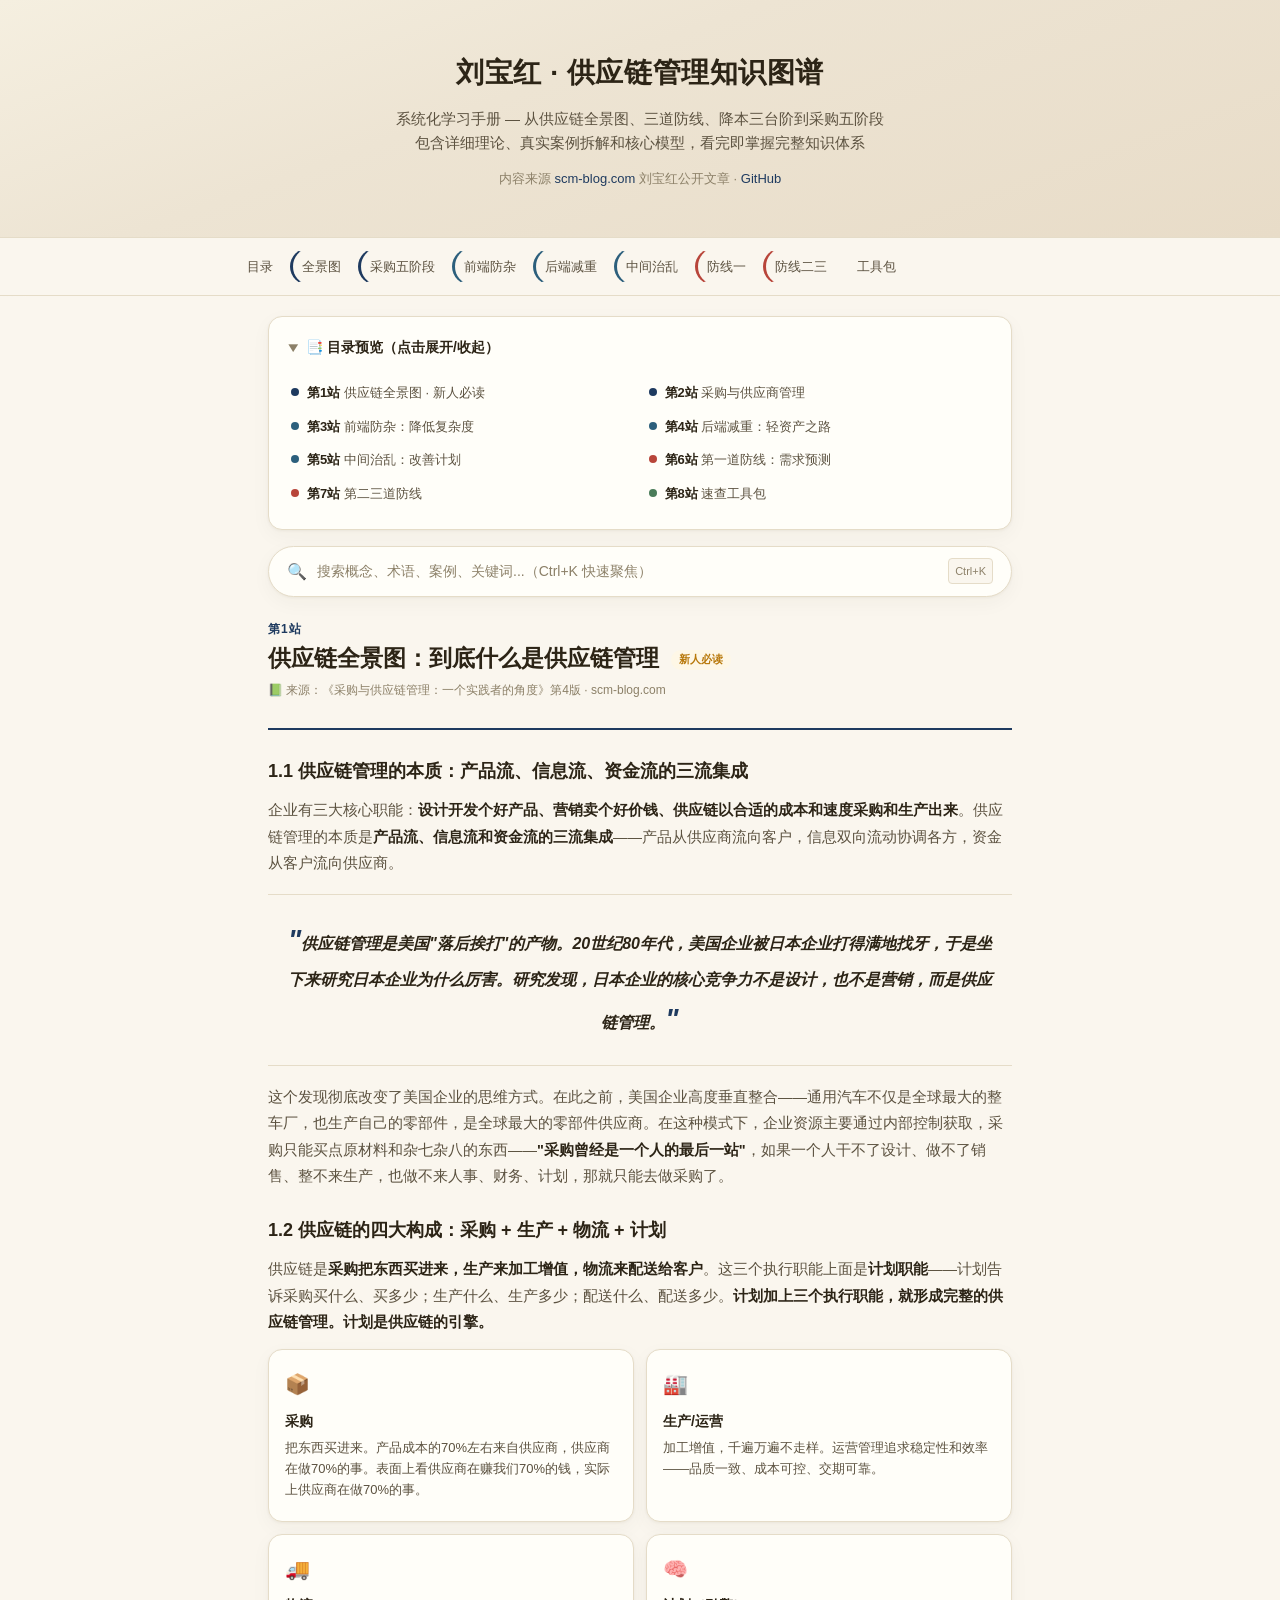
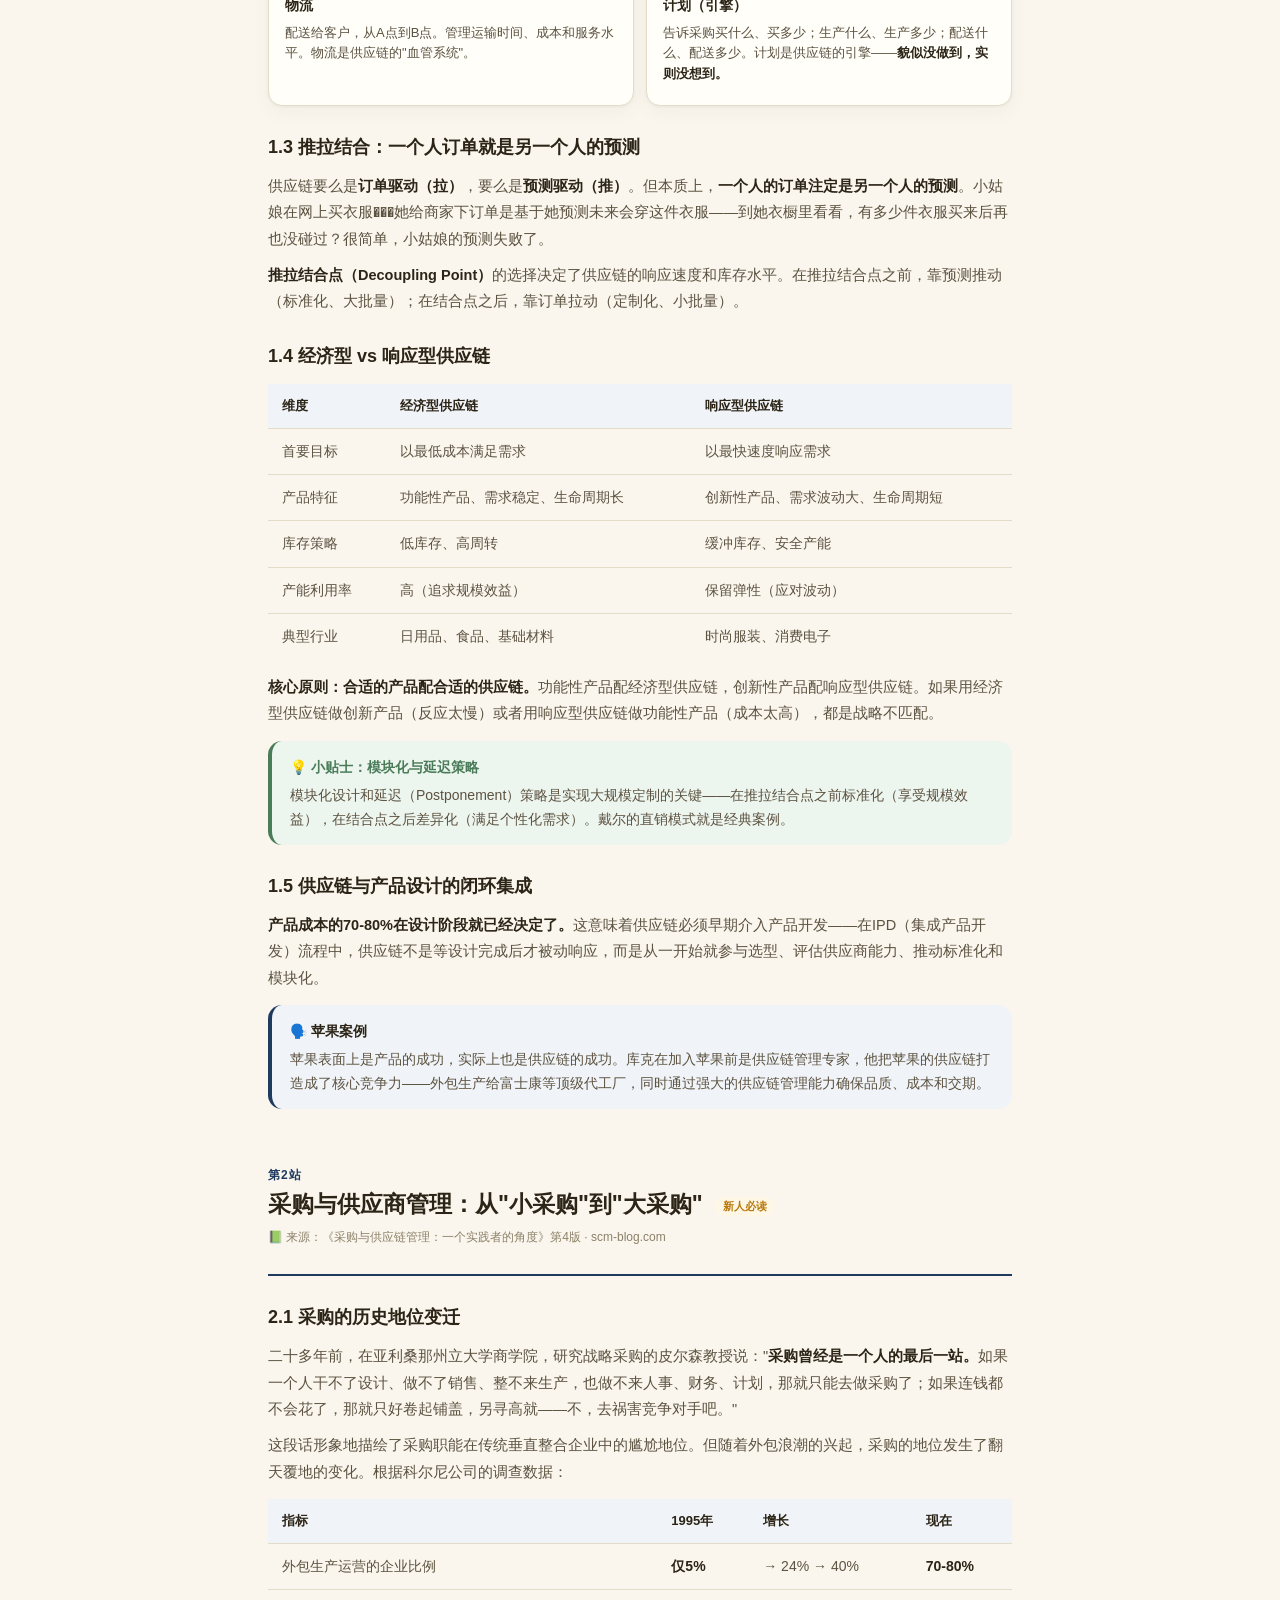
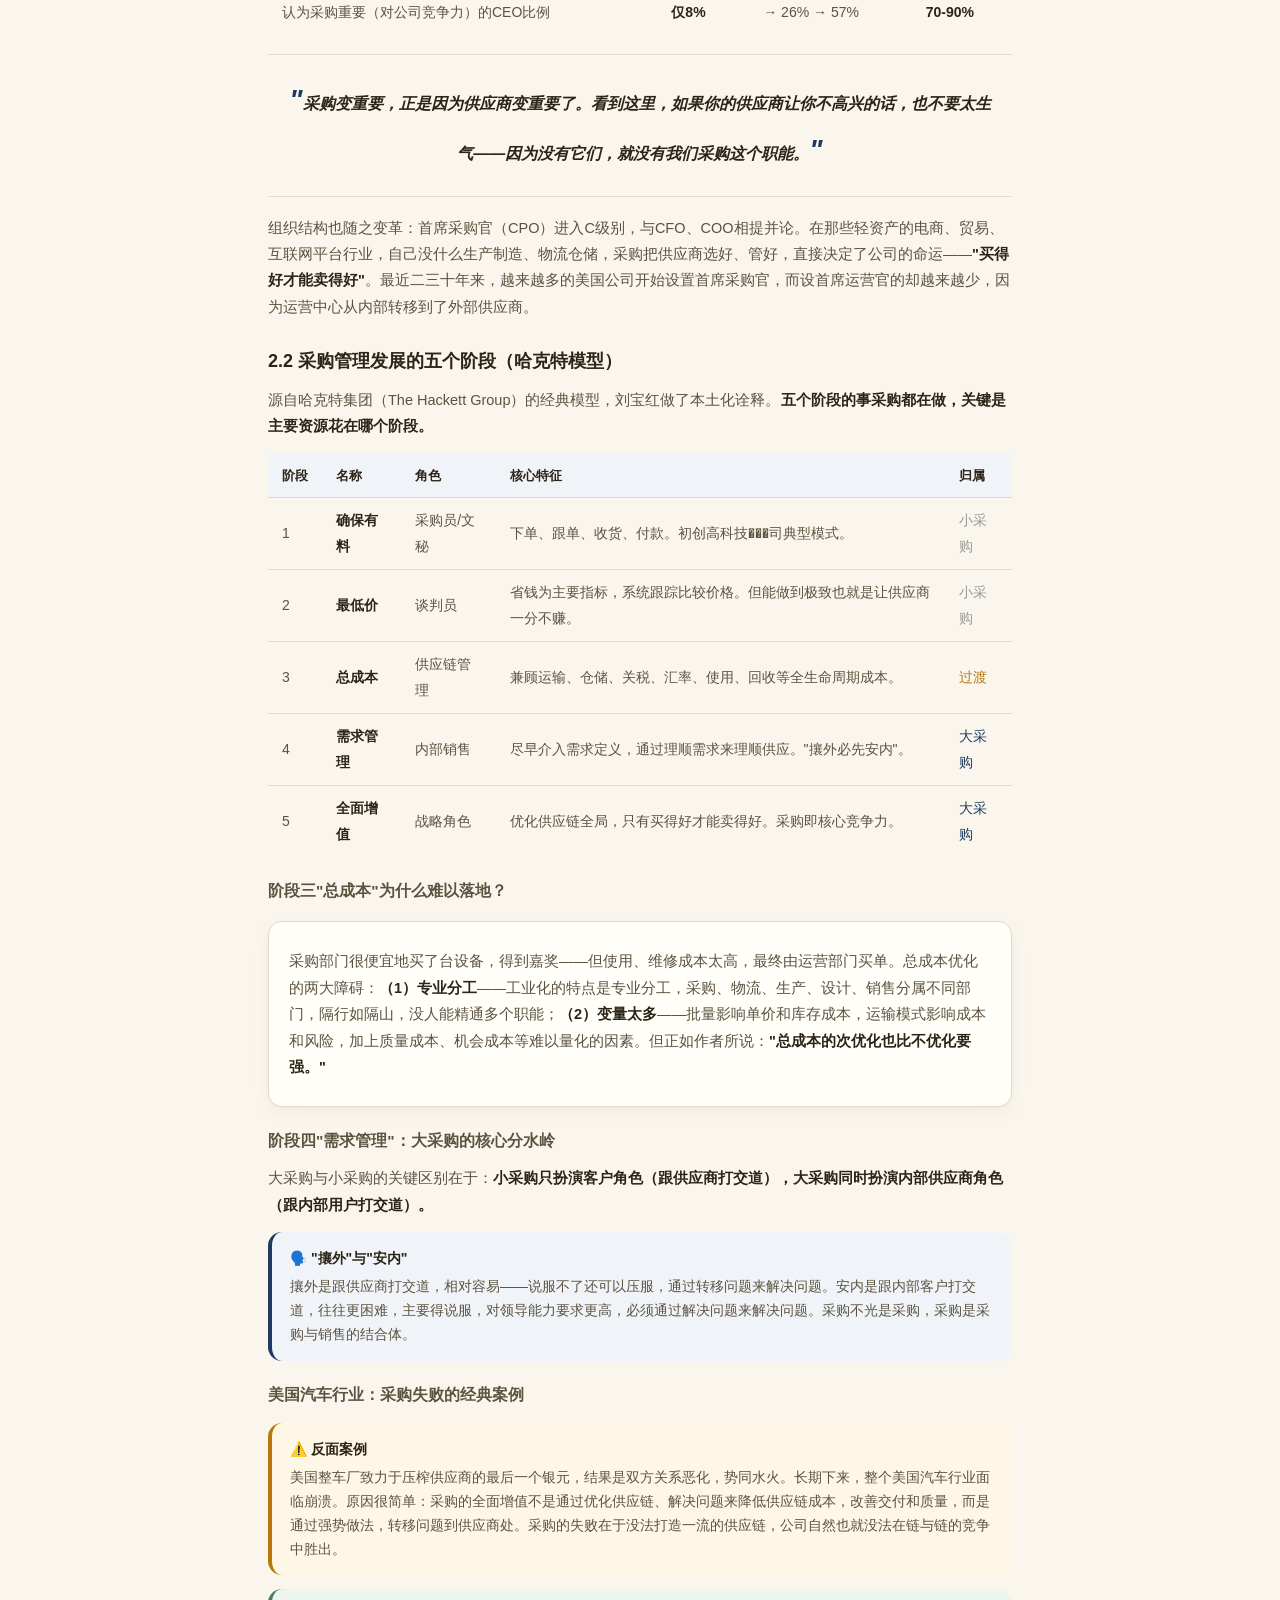
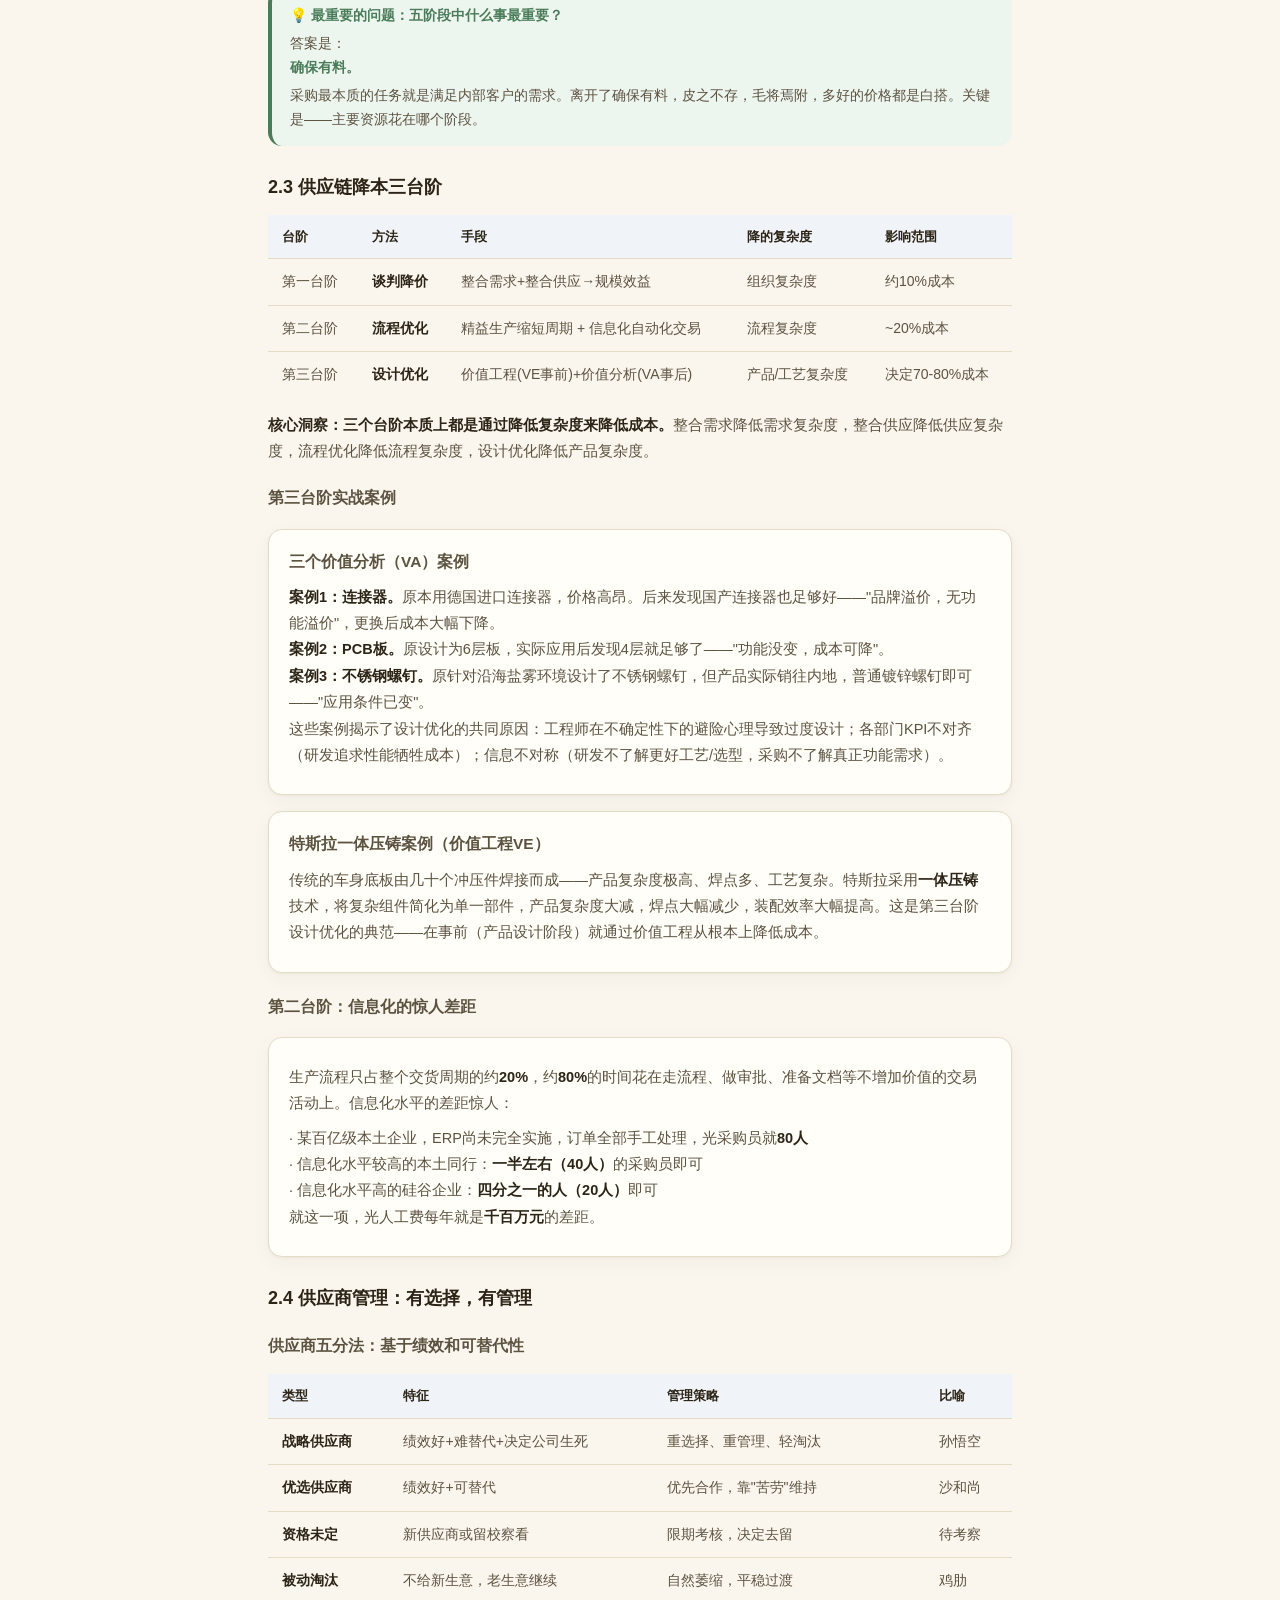
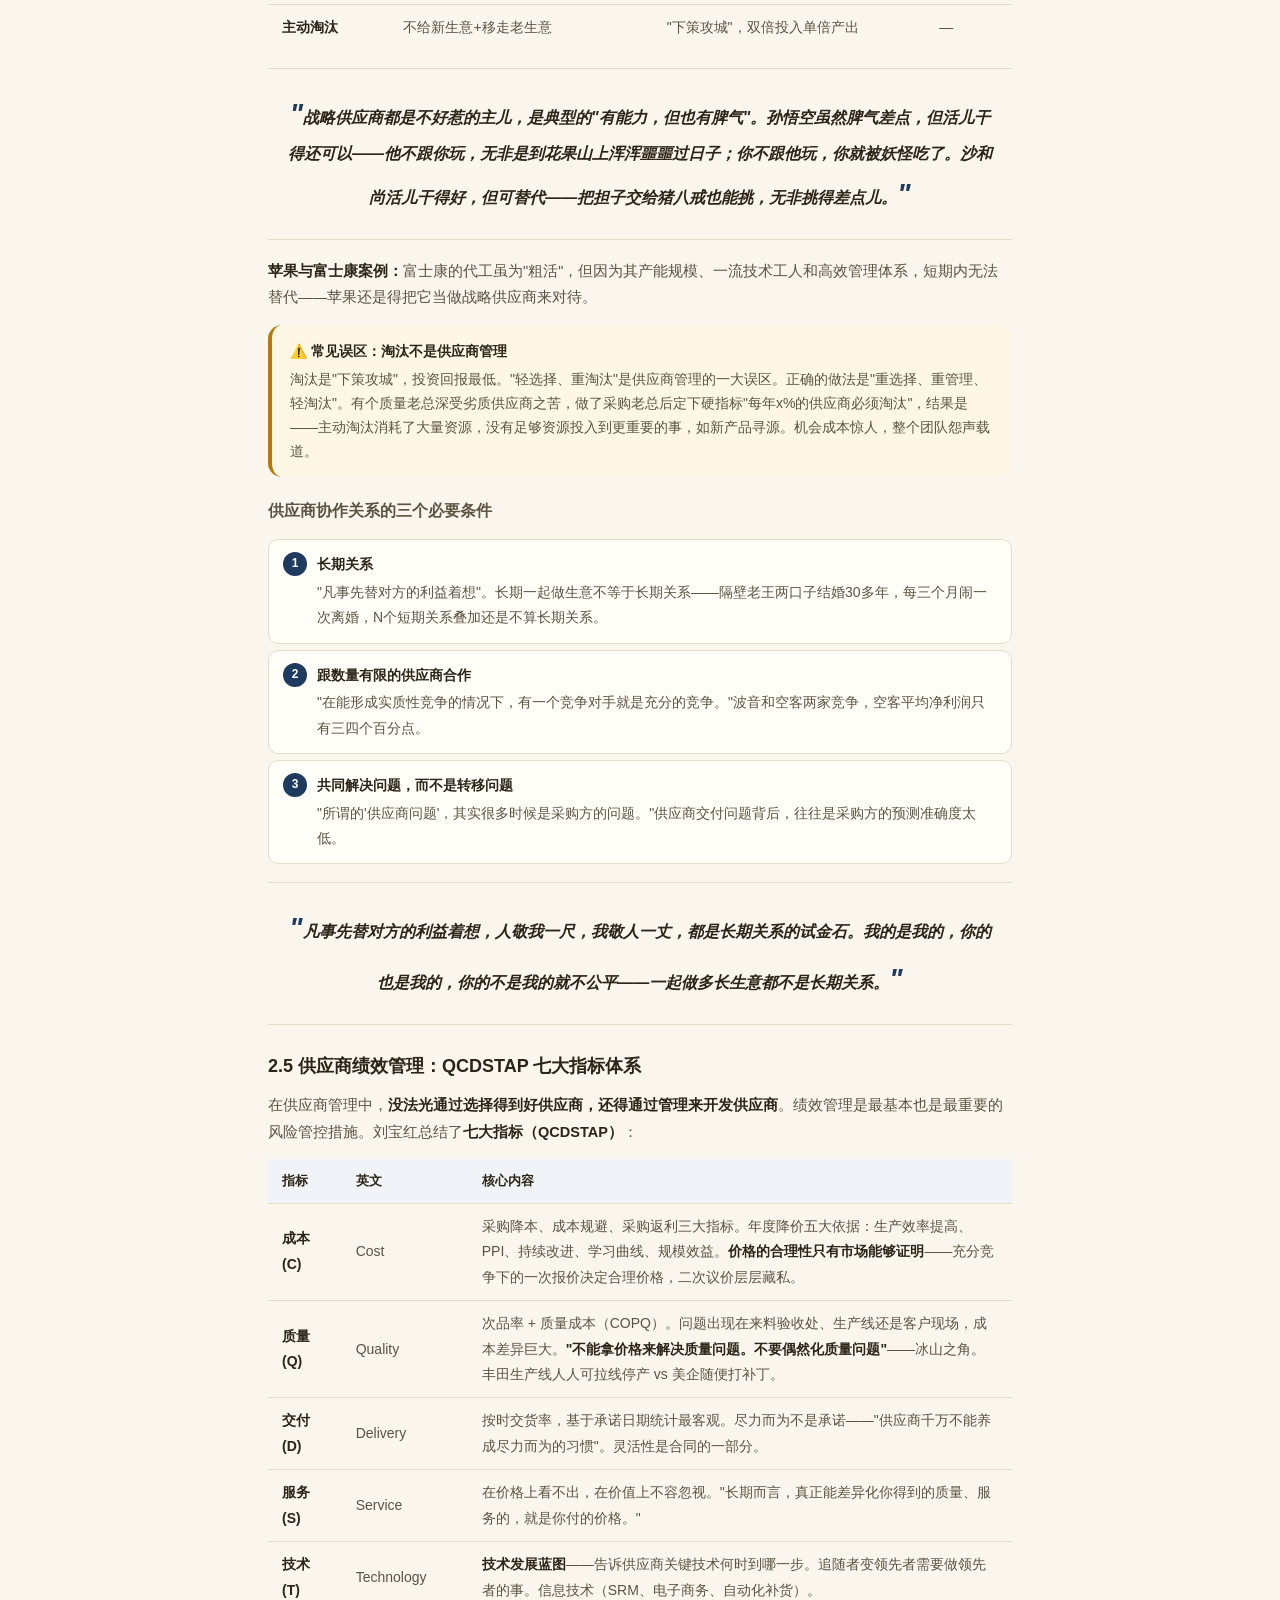
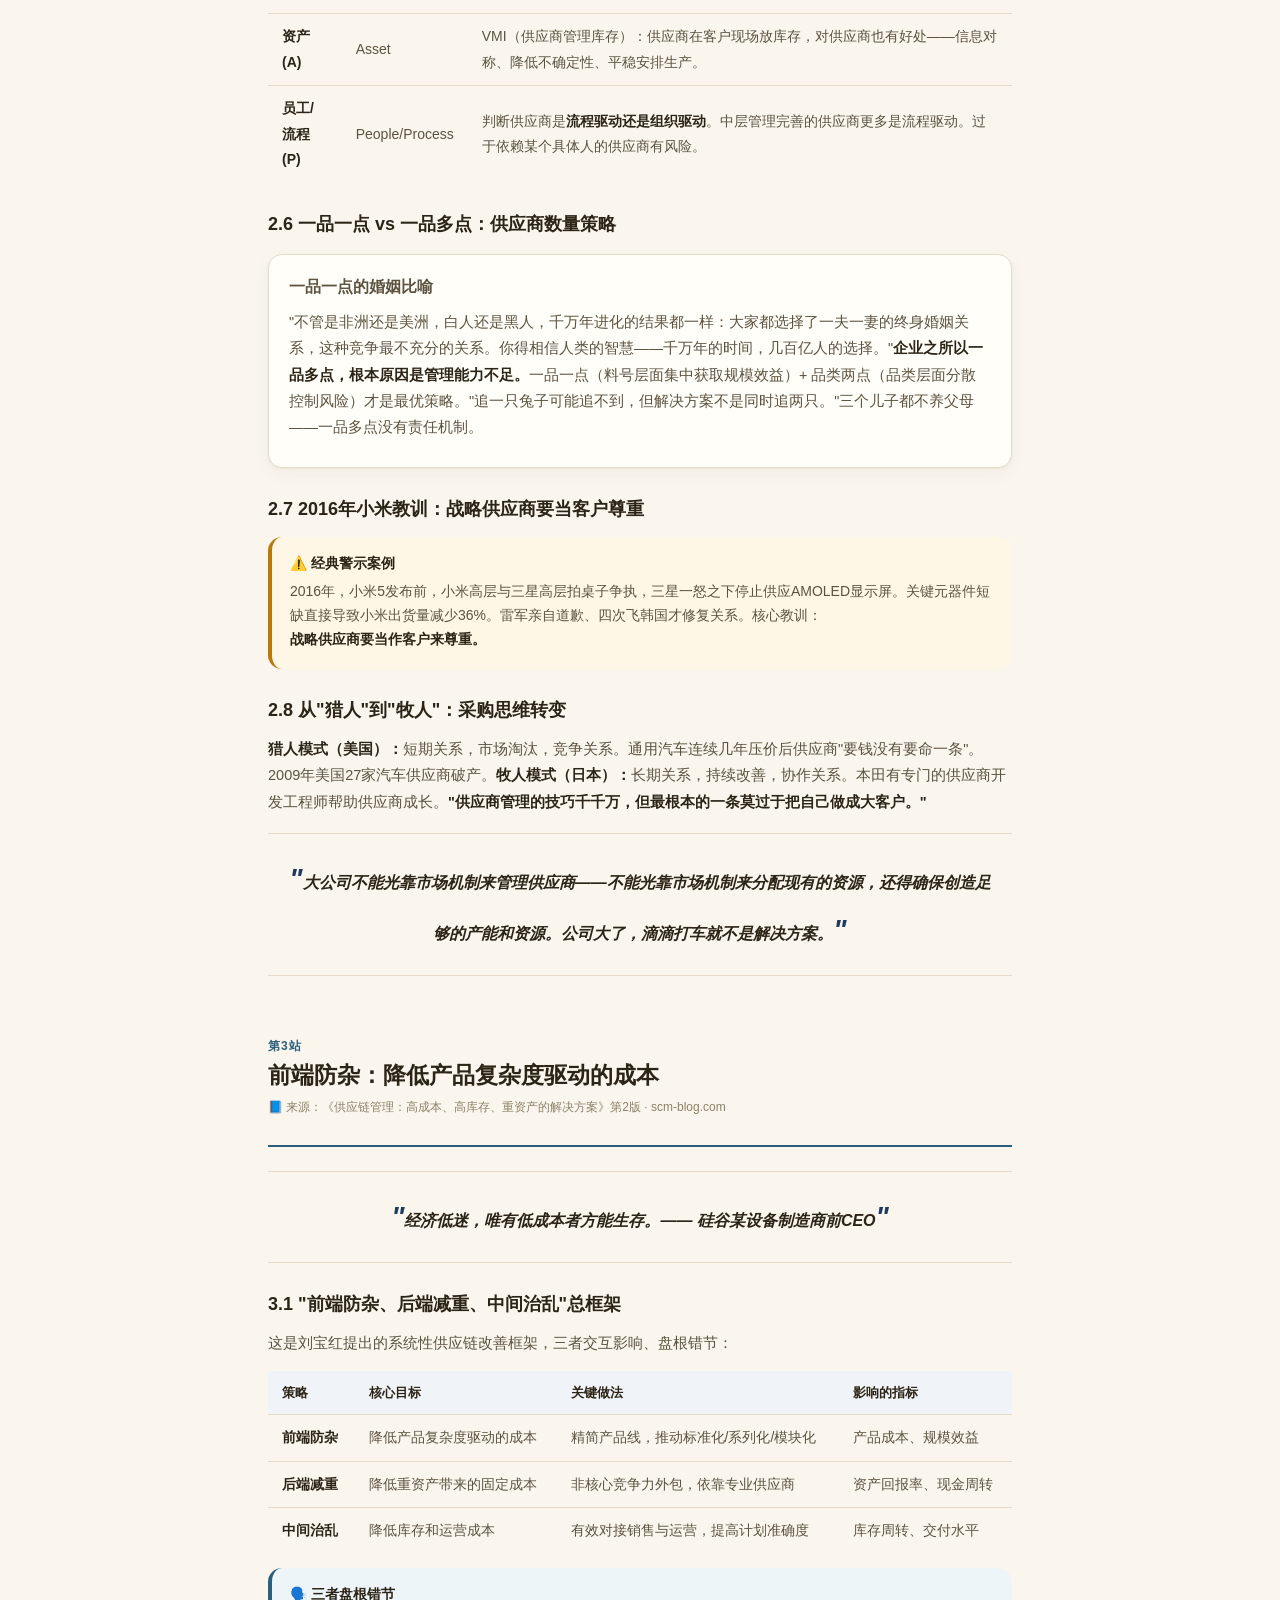
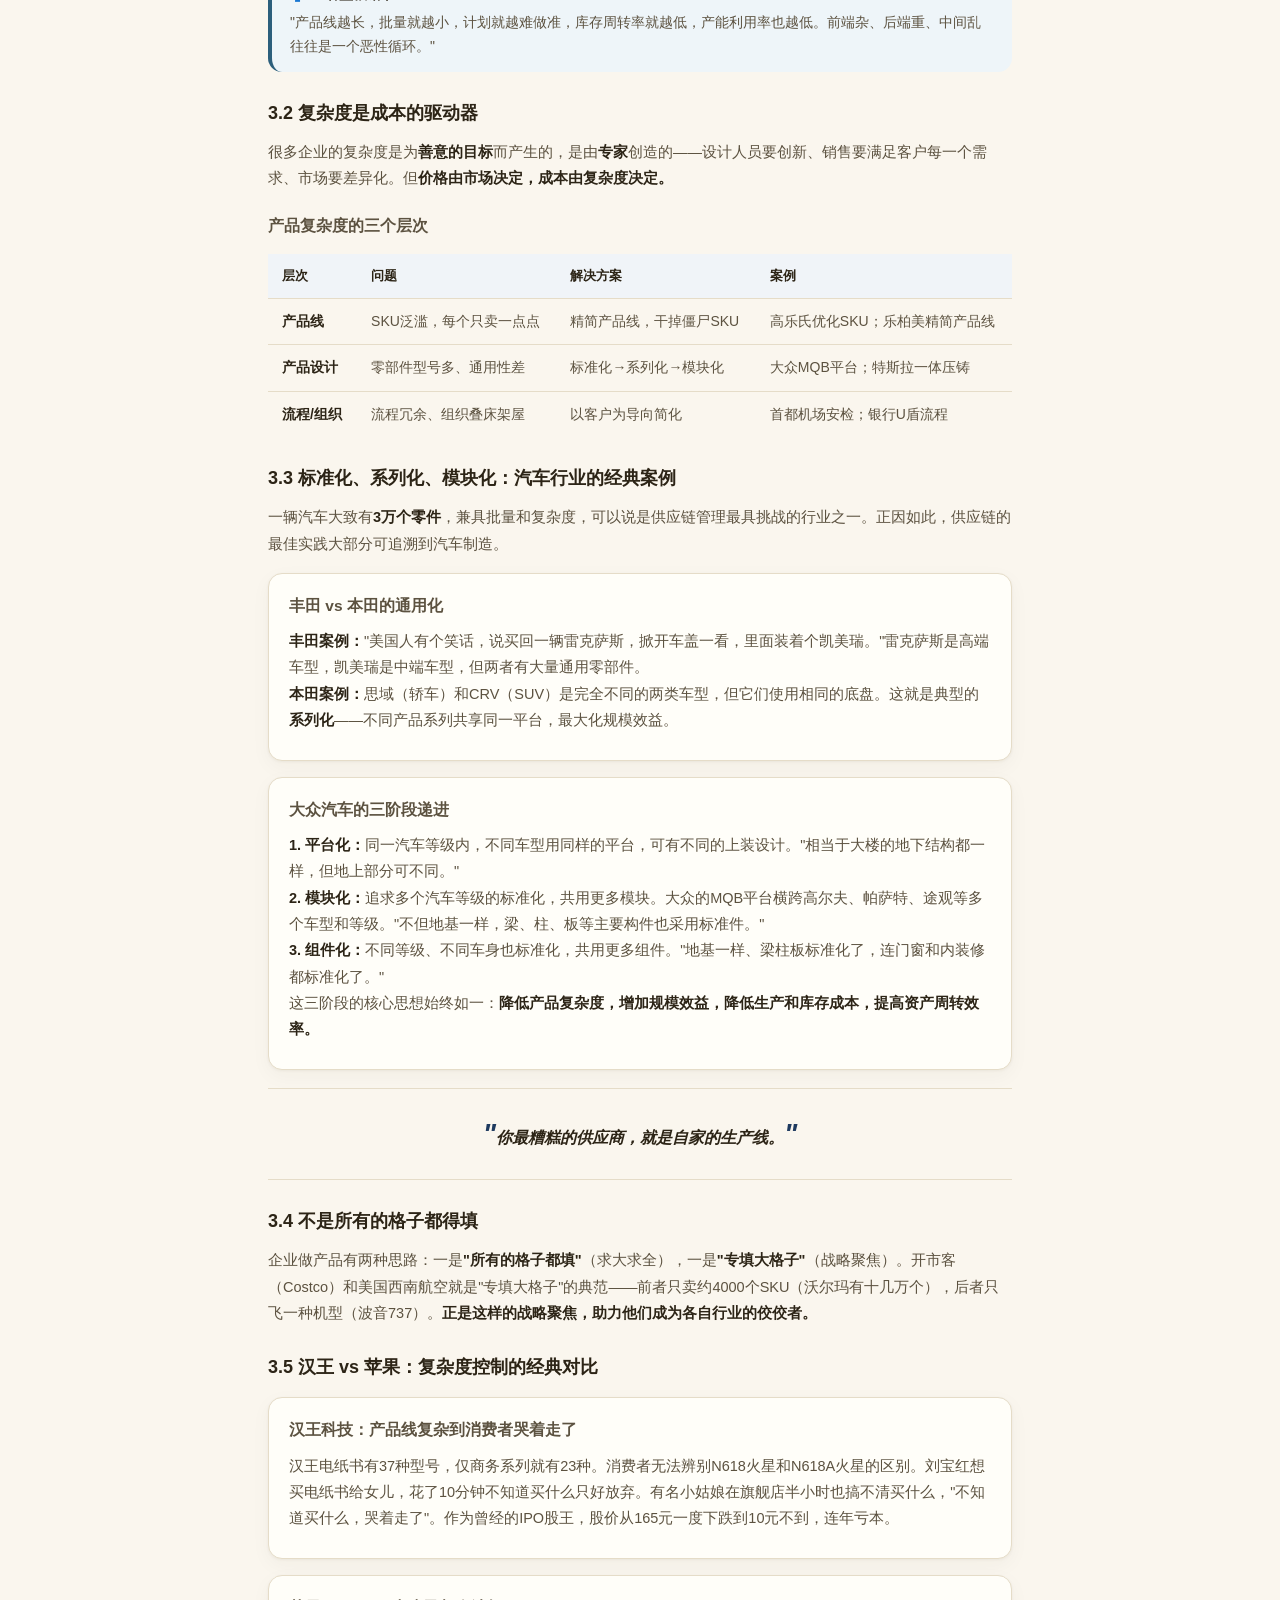
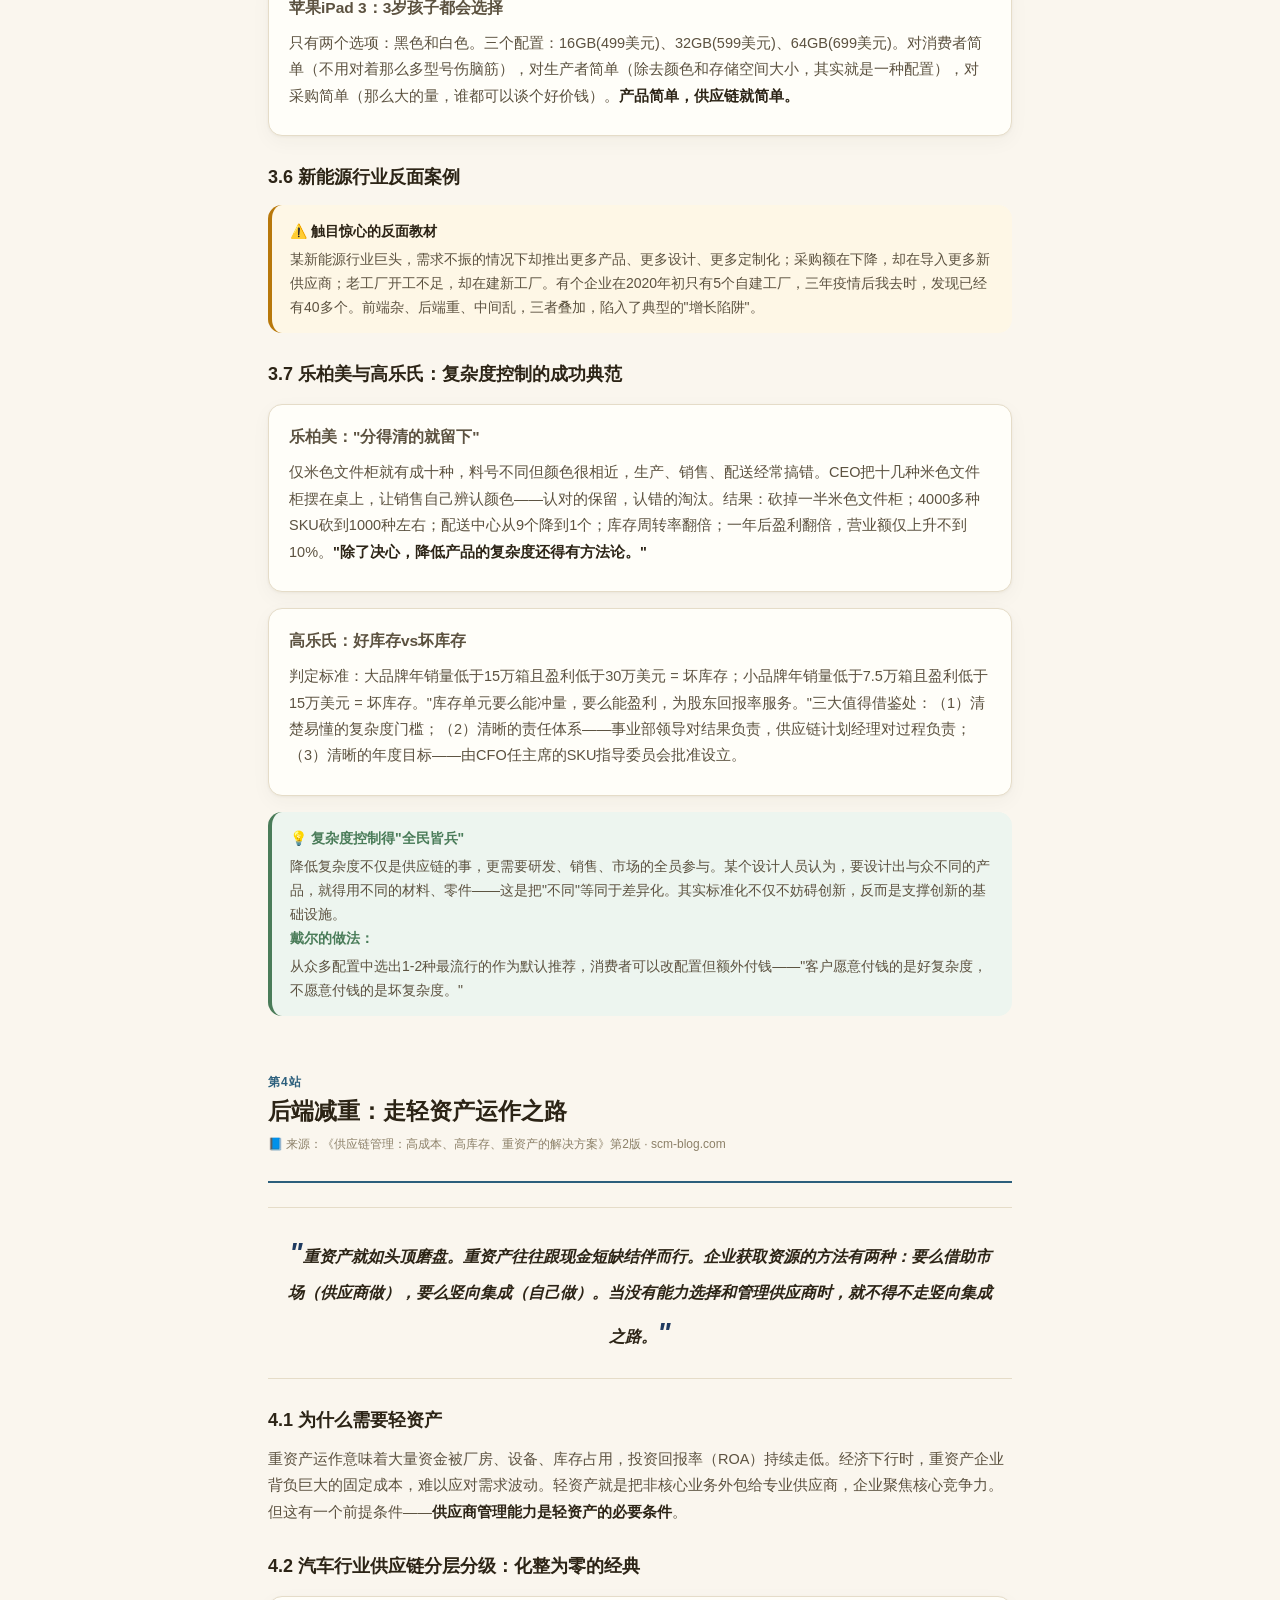
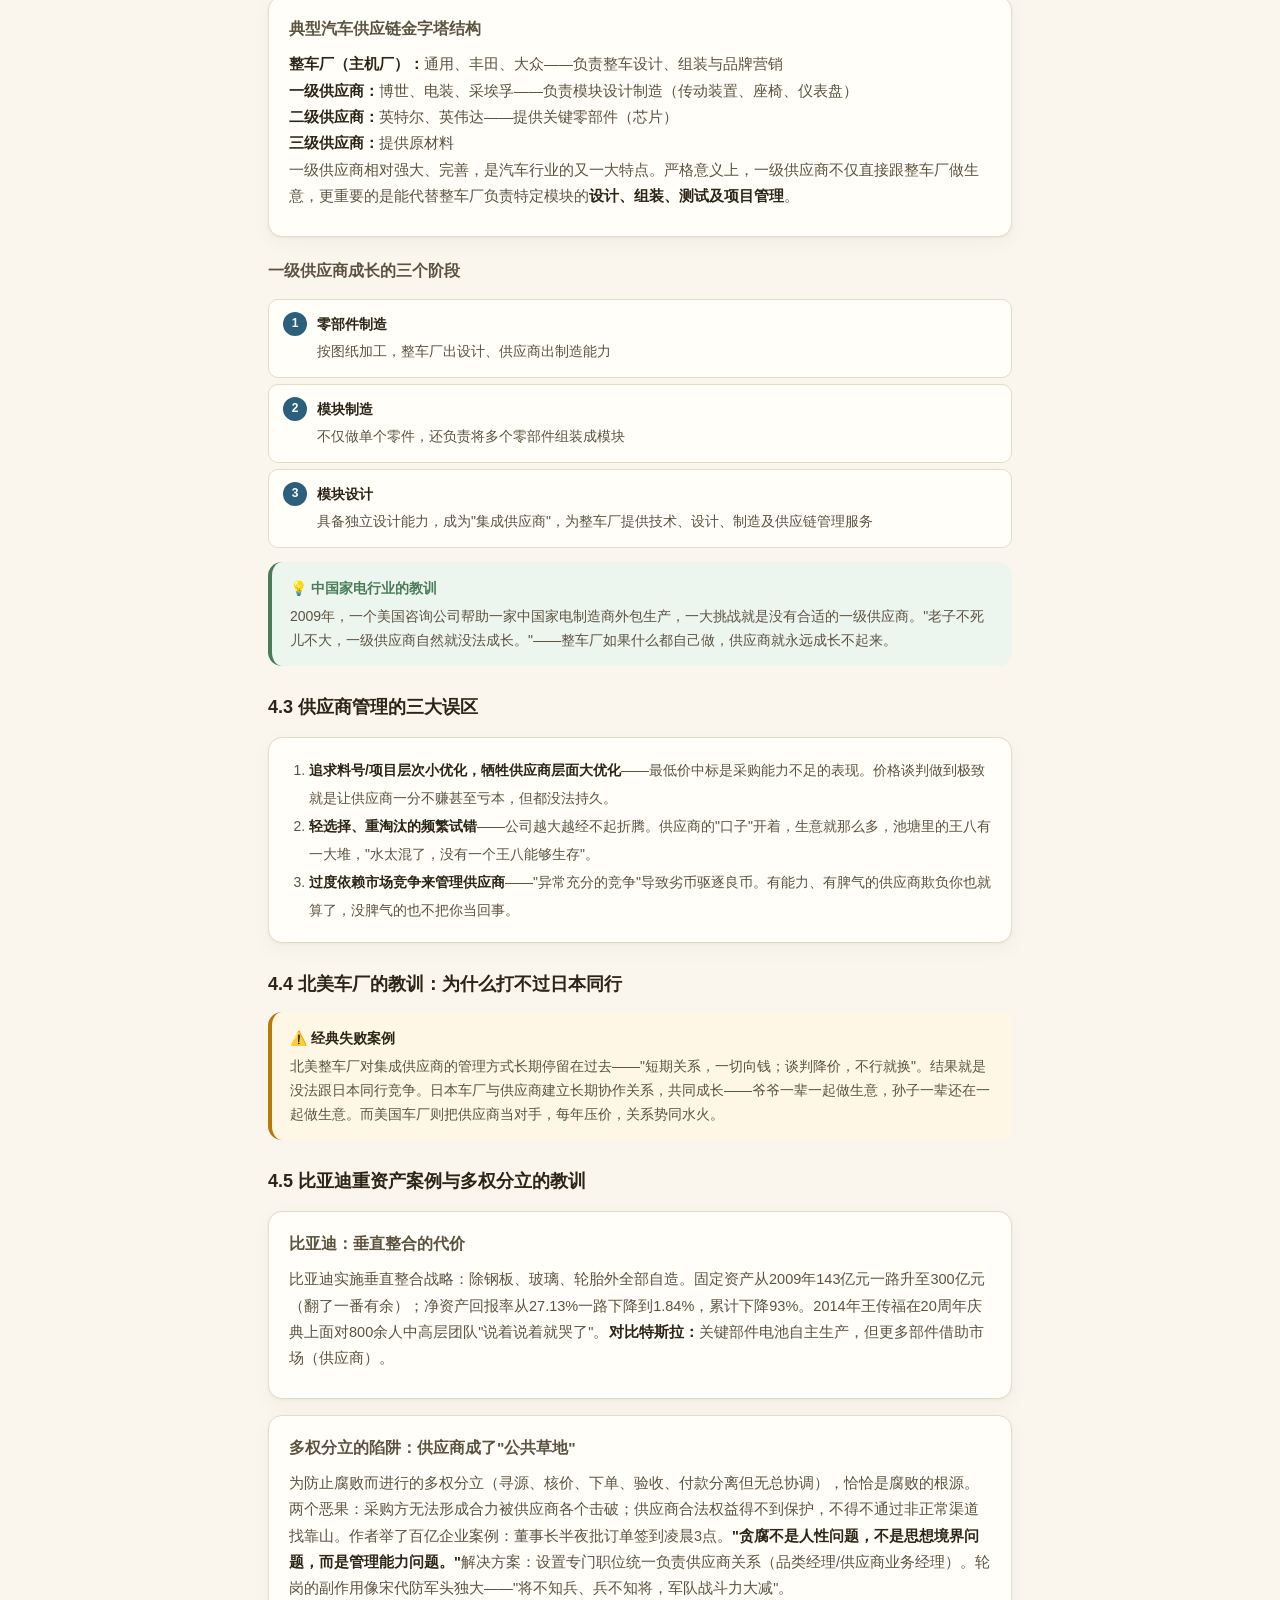
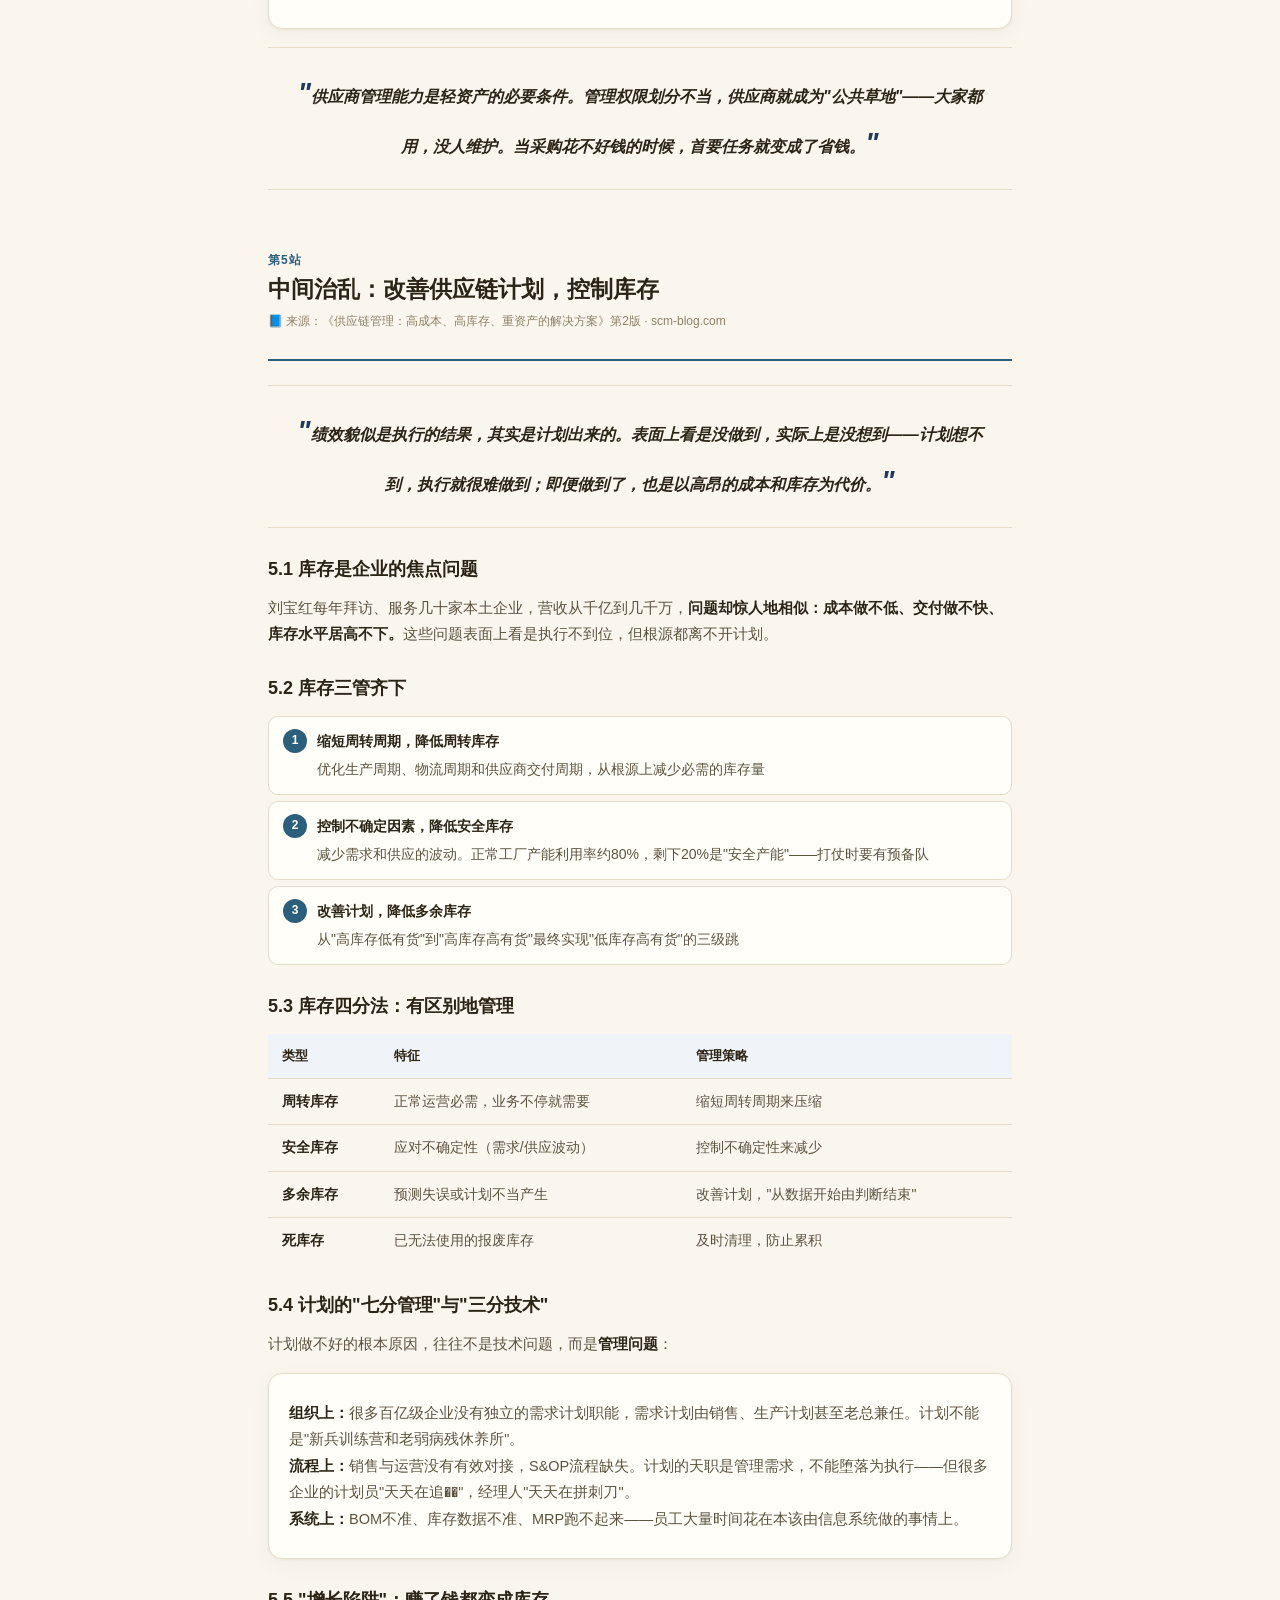
==== index.html @ f27cc088 "v3: 整合书籍原文 — 增长陷阱案例(振华重工/摩托罗拉)、QCDSTAP七大指标、一品一点婚姻比喻、汉王vs苹果、乐柏美/高乐氏、小米三星教训、公共草地理论" ====
<!DOCTYPE html>
<html lang="zh-CN">
<head>
<meta charset="UTF-8"/>
<meta name="viewport" content="width=device-width,initial-scale=1.0,viewport-fit=cover"/>
<meta name="description" content="刘宝红供应链管理知识图谱 —— 系统化学习手册，涵盖供应链全景图、三道防线、采购与供应商管理、降本增效等核心知识体系。看完无需再读书。"/>
<title>刘宝红 · 供应链管理知识图谱</title>
<style>
/* ===== Design Tokens ===== */
:root {
    --page: #faf6ee;--card: #fffef9;--ink: #2c2416;--ink-2: #5c5240;--ink-3: #8c8068;
    --line: #e5dcc8;--shadow: 0 1px 3px rgba(60,40,16,.05), 0 6px 20px rgba(60,40,16,.04);
    --radius: 14px;
    --bk1: #1e3a5f;--bk1-soft: #e8eef5;--bk1-light: #f0f4f8;
    --bk2: #2c5f7c;--bk2-soft: #e4eff5;--bk2-light: #eef5f9;
    --bk3: #b8453a;--bk3-soft: #fbebe8;--bk3-light: #fdf3f1;
    --amber: #b8780a;--amber-soft: #fef7e6;--tip: #4a7c59;--tip-soft: #edf5ef;
}
*{box-sizing:border-box;margin:0;padding:0}
html{scroll-behavior:smooth;scroll-padding-top:56px}
body{font-family:-apple-system,BlinkMacSystemFont,"PingFang SC","Hiragino Sans GB","Microsoft YaHei",sans-serif;line-height:1.82;color:var(--ink);background:var(--page);-webkit-font-smoothing:antialiased;-webkit-tap-highlight-color:transparent}

#progress{position:fixed;top:0;left:0;height:3px;background:var(--bk1);z-index:100;transition:width .1s linear}

/* Hero */
.hero{background:linear-gradient(160deg,#f5efe0 0%,#ede4d3 40%,#e8dcc8 100%);padding:48px 18px 36px;text-align:center;border-bottom:1px solid var(--line)}
.hero h1{font-size:28px;font-weight:700;color:var(--ink);letter-spacing:.02em}
.hero .sub{font-size:15px;color:var(--ink-2);margin-top:8px;line-height:1.6}
.hero .meta{font-size:13px;color:var(--ink-3);margin-top:12px}
.hero .meta a{color:var(--bk1);text-decoration:none}
.hero .meta a:hover{text-decoration:underline}

/* Nav */
.nav{position:sticky;top:0;z-index:50;background:rgba(250,246,238,.92);backdrop-filter:blur(12px);border-bottom:1px solid var(--line)}
.nav-inner{display:flex;gap:4px;overflow-x:auto;padding:10px 14px;scrollbar-width:none;max-width:840px;margin:0 auto}
.nav-inner::-webkit-scrollbar{display:none}
.nav-inner a{flex:0 0 auto;white-space:nowrap;padding:6px 12px;border-radius:20px;font-size:13px;font-weight:500;color:var(--ink-2);text-decoration:none;transition:all .2s;border:1px solid transparent}
.nav-inner a:hover{background:rgba(30,58,95,.06);color:var(--bk1)}
.nav-inner a.active{background:var(--bk1);color:#fff;border-color:var(--bk1)}

/* TOC */
.toc-wrap{max-width:780px;margin:20px auto 0;padding:0 18px}
.toc{background:var(--card);border:1px solid var(--line);border-radius:var(--radius);padding:6px 0;box-shadow:var(--shadow)}
.toc summary{padding:12px 18px;font-size:14px;font-weight:600;color:var(--ink);cursor:pointer;user-select:none;list-style:none;display:flex;align-items:center;gap:8px}
.toc summary::-webkit-details-marker{display:none}
.toc summary .toc-arrow{transition:transform .2s;font-size:11px;color:var(--ink-3)}
.toc[open] summary .toc-arrow{transform:rotate(90deg)}
.toc-grid{display:grid;grid-template-columns:1fr 1fr;gap:1px;padding:4px 14px 12px}
.toc-item{display:flex;align-items:flex-start;gap:8px;padding:6px 8px;text-decoration:none;border-radius:6px;transition:background .15s;font-size:13px;color:var(--ink-2);line-height:1.6}
.toc-item:hover{background:var(--bk1-light);color:var(--bk1)}
.toc-item .toc-dot{width:8px;height:8px;border-radius:50%;margin-top:5px;flex-shrink:0}
.toc-item .toc-dot.bk1{background:var(--bk1)}
.toc-item .toc-dot.bk2{background:var(--bk2)}
.toc-item .toc-dot.bk3{background:var(--bk3)}
.toc-item .toc-dot.tip{background:var(--tip)}

/* Search */
.search-wrap{max-width:780px;margin:16px auto 0;padding:0 18px}
.search-box{display:flex;align-items:center;gap:10px;background:var(--card);border:1px solid var(--line);border-radius:28px;padding:10px 18px;box-shadow:var(--shadow);transition:border-color .2s}
.search-box:focus-within{border-color:var(--bk1)}
.search-box input{flex:1;border:none;outline:none;font-size:14px;color:var(--ink);background:transparent;font-family:inherit}
.search-box input::placeholder{color:var(--ink-3)}
.search-box .kbd{font-size:11px;color:var(--ink-3);background:var(--page);padding:2px 6px;border-radius:4px;border:1px solid var(--line);flex-shrink:0;white-space:nowrap}
.search-info{text-align:center;font-size:12px;color:var(--ink-3);margin-top:6px;display:none}
.search-info.show{display:block}

/* Content */
.wrap{max-width:780px;margin:0 auto;padding:0 18px 80px}
section{scroll-margin-top:56px;padding-top:36px}
section:first-of-type{padding-top:16px}

/* Chapter */
.ch-head{margin-bottom:24px;padding-bottom:16px;border-bottom:2px solid var(--line)}
.ch-num{font-size:12px;font-weight:600;text-transform:uppercase;letter-spacing:.08em;color:var(--ink-3);margin-bottom:6px}
.ch-head h2{font-size:23px;font-weight:700;color:var(--ink);line-height:1.4}
.ch-head h2 .badge{display:inline-block;font-size:11px;font-weight:600;padding:2px 8px;border-radius:10px;margin-left:6px;vertical-align:middle}
.badge-new{background:var(--bk3-soft);color:var(--bk3)}
.badge-must{background:var(--amber-soft);color:var(--amber)}
.ch-head .ch-source{font-size:12px;color:var(--ink-3);margin-top:6px}
.ch-bk1 .ch-head{border-bottom-color:var(--bk1)}.ch-bk1 .ch-num{color:var(--bk1)}
.ch-bk2 .ch-head{border-bottom-color:var(--bk2)}.ch-bk2 .ch-num{color:var(--bk2)}
.ch-bk3 .ch-head{border-bottom-color:var(--bk3)}.ch-bk3 .ch-num{color:var(--bk3)}

/* Elements */
h3{font-size:18px;font-weight:650;color:var(--ink);margin:28px 0 12px;line-height:1.5}
h4{font-size:15.5px;font-weight:600;color:var(--ink-2);margin:20px 0 8px}
p{margin:10px 0;font-size:14.5px;color:var(--ink-2)}
strong{color:var(--ink)}

.card{background:var(--card);border:1px solid var(--line);border-radius:var(--radius);padding:18px 20px;margin:16px 0;box-shadow:var(--shadow)}
.card h4{margin-top:0}
.card p{margin:8px 0}

.quote{padding:14px 18px;border-radius:var(--radius);margin:14px 0;font-size:14px;line-height:1.72;color:var(--ink-2)}
.quote strong{display:block;margin-bottom:4px}
.quote.bk1{background:var(--bk1-light);border-left:4px solid var(--bk1)}
.quote.bk2{background:var(--bk2-light);border-left:4px solid var(--bk2)}
.quote.bk3{background:var(--bk3-light);border-left:4px solid var(--bk3)}
.quote.tip{background:var(--tip-soft);border-left:4px solid var(--tip)}
.quote.tip strong{color:var(--tip)}
.quote.amber{background:var(--amber-soft);border-left:4px solid var(--amber)}

.table-scroll{overflow-x:auto;margin:14px 0;-webkit-overflow-scrolling:touch}
table{width:100%;border-collapse:collapse;font-size:14px;min-width:480px}
th,td{padding:10px 14px;text-align:left;border-bottom:1px solid var(--line)}
th{background:var(--bk1-light);font-weight:600;color:var(--ink);font-size:13px;white-space:nowrap}
td{color:var(--ink-2)}tr:last-child td{border-bottom:none}

.steps{counter-reset:step;list-style:none;padding:0;margin:14px 0}
.steps li{counter-increment:step;padding:12px 14px 12px 48px;position:relative;margin:6px 0;background:var(--card);border-radius:10px;border:1px solid var(--line);font-size:14px;color:var(--ink-2)}
.steps li::before{content:counter(step);position:absolute;left:14px;top:12px;width:24px;height:24px;border-radius:50%;background:var(--bk1);color:#fff;font-size:12px;font-weight:700;display:flex;align-items:center;justify-content:center}
.steps.bk3 li::before{background:var(--bk3)}.steps.bk2 li::before{background:var(--bk2)}
.steps li strong{display:block;margin-bottom:2px}

.concept-grid{display:grid;grid-template-columns:1fr 1fr;gap:12px;margin:14px 0}
.concept-card{background:var(--card);border:1px solid var(--line);border-radius:var(--radius);padding:16px;box-shadow:var(--shadow)}
.concept-card .cc-icon{font-size:20px;margin-bottom:6px}
.concept-card h4{font-size:14px;margin:4px 0;color:var(--ink)}
.concept-card p{font-size:13px;color:var(--ink-2);margin:4px 0;line-height:1.6}

.glossary{display:grid;grid-template-columns:1fr 1fr;gap:1px;background:var(--line);border:1px solid var(--line);border-radius:var(--radius);overflow:hidden;margin:14px 0}
.term{padding:14px 16px;background:var(--card)}
.term .t{font-weight:600;font-size:14px;color:var(--ink)}
.term .d{font-size:13px;color:var(--ink-2);margin-top:4px;line-height:1.6}

.formula{background:#1e2a1e;color:#c8e6c0;font-family:"SF Mono",Consolas,monospace;font-size:13px;padding:16px 20px;border-radius:12px;margin:14px 0;line-height:1.8}

.jinquote{font-size:16px;font-weight:600;color:var(--ink);text-align:center;padding:20px 16px;margin:18px 0;border-top:1px solid var(--line);border-bottom:1px solid var(--line);line-height:1.8;font-style:italic}
.jinquote::before{content:'"';color:var(--bk1);font-size:28px}
.jinquote::after{content:'"';color:var(--bk1);font-size:28px}

hr{border:none;border-top:1px solid var(--line);margin:32px 0}
.footer{text-align:center;padding:40px 18px;color:var(--ink-3);font-size:13px;line-height:2}
.footer a{color:var(--bk1);text-decoration:none}
.footer a:hover{text-decoration:underline}

#top{position:fixed;bottom:28px;right:28px;width:42px;height:42px;border-radius:50%;background:var(--bk1);color:#fff;border:none;cursor:pointer;font-size:18px;display:flex;align-items:center;justify-content:center;opacity:0;pointer-events:none;transition:opacity .3s;z-index:60;box-shadow:0 2px 12px rgba(30,58,95,.25)}
#top.show{opacity:1;pointer-events:auto}

#resume-badge{position:fixed;bottom:80px;left:50%;transform:translateX(-50%);background:var(--card);border:1px solid var(--line);border-radius:24px;padding:8px 18px;font-size:13px;color:var(--ink-2);cursor:pointer;z-index:55;box-shadow:var(--shadow);display:none;white-space:nowrap}
#resume-badge.show{display:block;animation:bounce .6s ease}
@keyframes bounce{0%,100%{transform:translateX(-50%) translateY(0)}50%{transform:translateX(-50%) translateY(-6px)}}
.hidden-by-search{display:none!important}
.search-highlight{background:#fde68a;border-radius:2px;padding:0 1px}

@media(max-width:520px){
    .hero h1{font-size:22px}.hero .sub{font-size:13px}.wrap{padding:0 14px 70px}
    .ch-head h2{font-size:20px}h3{font-size:16px}p{font-size:13.5px}
    .concept-grid{grid-template-columns:1fr}.glossary{grid-template-columns:1fr}
    .toc-grid{grid-template-columns:1fr}.nav-inner{padding:8px 10px}
    .nav-inner a{font-size:12px;padding:5px 10px}.jinquote{font-size:14px}
}
</style>
</head>
<body>

<div id="progress"></div>

<header class="hero">
    <h1>刘宝红 · 供应链管理知识图谱</h1>
    <p class="sub">系统化学习手册 — 从供应链全景图、三道防线、降本三台阶到采购五阶段<br>包含详细理论、真实案例拆解和核心模型，看完即掌握完整知识体系</p>
    <p class="meta">内容来源 <a href="https://scm-blog.com" target="_blank">scm-blog.com</a> 刘宝红公开文章 · <a href="https://github.com/ChenJJ-DZL/SCM-Knowledge-Atlas" target="_blank">GitHub</a></p>
</header>

<nav class="nav" id="nav-bar">
    <div class="nav-inner" id="nav">
        <a href="#toc-top">目录</a>
        <a href="#c1" style="border-left:3px solid var(--bk1);padding-left:9px">全景图</a>
        <a href="#c2" style="border-left:3px solid var(--bk1);padding-left:9px">采购五阶段</a>
        <a href="#c3" style="border-left:3px solid var(--bk2);padding-left:9px">前端防杂</a>
        <a href="#c4" style="border-left:3px solid var(--bk2);padding-left:9px">后端减重</a>
        <a href="#c5" style="border-left:3px solid var(--bk2);padding-left:9px">中间治乱</a>
        <a href="#c6" style="border-left:3px solid var(--bk3);padding-left:9px">防线一</a>
        <a href="#c7" style="border-left:3px solid var(--bk3);padding-left:9px">防线二三</a>
        <a href="#c8">工具包</a>
    </div>
</nav>

<!-- ===== TOC ===== -->
<div class="toc-wrap" id="toc-top">
<details class="toc" id="toc-details">
    <summary><span class="toc-arrow">▶</span> 📑 目录预览（点击展开/收起）</summary>
    <div class="toc-grid">
        <a href="#c1" class="toc-item"><span class="toc-dot bk1"></span><span><strong>第1站</strong> 供应链全景图 · 新人必读</span></a>
        <a href="#c2" class="toc-item"><span class="toc-dot bk1"></span><span><strong>第2站</strong> 采购与供应商管理</span></a>
        <a href="#c3" class="toc-item"><span class="toc-dot bk2"></span><span><strong>第3站</strong> 前端防杂：降低复杂度</span></a>
        <a href="#c4" class="toc-item"><span class="toc-dot bk2"></span><span><strong>第4站</strong> 后端减重：轻资产之路</span></a>
        <a href="#c5" class="toc-item"><span class="toc-dot bk2"></span><span><strong>第5站</strong> 中间治乱：改善计划</span></a>
        <a href="#c6" class="toc-item"><span class="toc-dot bk3"></span><span><strong>第6站</strong> 第一道防线：需求预测</span></a>
        <a href="#c7" class="toc-item"><span class="toc-dot bk3"></span><span><strong>第7站</strong> 第二三道防线</span></a>
        <a href="#c8" class="toc-item"><span class="toc-dot tip"></span><span><strong>第8站</strong> 速查工具包</span></a>
    </div>
</details>
</div>

<!-- Search -->
<div class="search-wrap">
    <div class="search-box">
        <span>🔍</span>
        <input type="text" id="search-input" placeholder="搜索概念、术语、案例、关键词...（Ctrl+K 快速聚焦）" autocomplete="off">
        <span class="kbd">Ctrl+K</span>
    </div>
    <div class="search-info" id="search-info"></div>
</div>

<div class="wrap">

<!-- 第1站 -->
<section id="c1" class="ch-bk1">
<div class="ch-head">
    <span class="ch-num">第1站</span>
    <h2>供应链全景图：到底什么是供应链管理 <span class="badge badge-must">新人必读</span></h2>
    <p class="ch-source">📗 来源：《采购与供应链管理：一个实践者的角度》第4版 · scm-blog.com</p>
</div>

<h3>1.1 供应链管理的本质：产品流、信息流、资金流的三流集成</h3>
<p>企业有三大核心职能：<strong>设计开发个好产品、营销卖个好价钱、供应链以合适的成本和速度采购和生产出来</strong>。供应链管理的本质是<strong>产品流、信息流和资金流的三流集成</strong>——产品从供应商流向客户，信息双向流动协调各方，资金从客户流向供应商。</p>

<div class="jinquote">供应链管理是美国"落后挨打"的产物。20世纪80年代，美国企业被日本企业打得满地找牙，于是坐下来研究日本企业为什么厉害。研究发现，日本企业的核心竞争力不是设计，也不是营销，而是供应链管理。</div>

<p>这个发现彻底改变了美国企业的思维方式。在此之前，美国企业高度垂直整合——通用汽车不仅是全球最大的整车厂，也生产自己的零部件，是全球最大的零部件供应商。在这种模式下，企业资源主要通过内部控制获取，采购只能买点原材料和杂七杂八的东西——<strong>"采购曾经是一个人的最后一站"</strong>，如果一个人干不了设计、做不了销售、整不来生产，也做不来人事、财务、计划，那就只能去做采购了。</p>

<h3>1.2 供应链的四大构成：采购 + 生产 + 物流 + 计划</h3>
<p>供应链是<strong>采购把东西买进来，生产来加工增值，物流来配送给客户</strong>。这三个执行职能上面是<strong>计划职能</strong>——计划告诉采购买什么、买多少；生产什么、生产多少；配送什么、配送多少。<strong>计划加上三个执行职能，就形成完整的供应链管理。计划是供应链的引擎。</strong></p>

<div class="concept-grid">
    <div class="concept-card"><div class="cc-icon">📦</div><h4>采购</h4><p>把东西买进来。产品成本的70%左右来自供应商，供应商在做70%的事。表面上看供应商在赚我们70%的钱，实际上供应商在做70%的事。</p></div>
    <div class="concept-card"><div class="cc-icon">🏭</div><h4>生产/运营</h4><p>加工增值，千遍万遍不走样。运营管理追求稳定性和效率——品质一致、成本可控、交期可靠。</p></div>
    <div class="concept-card"><div class="cc-icon">🚚</div><h4>物流</h4><p>配送给客户，从A点到B点。管理运输时间、成本和服务水平。物流是供应链的"血管系统"。</p></div>
    <div class="concept-card"><div class="cc-icon">🧠</div><h4>计划（引擎）</h4><p>告诉采购买什么、买多少；生产什么、生产多少；配送什么、配送多少。计划是供应链的引擎——<strong>貌似没做到，实则没想到。</strong></p></div>
</div>

<h3>1.3 推拉结合：一个人订单就是另一个人的预测</h3>
<p>供应链要么是<strong>订单驱动（拉）</strong>，要么是<strong>预测驱动（推）</strong>。但本质上，<strong>一个人的订单注定是另一个人的预测</strong>。小姑娘在网上买衣服���她给商家下订单是基于她预测未来会穿这件衣服——到她衣橱里看看，有多少件衣服买来后再也没碰过？很简单，小姑娘的预测失败了。</p>

<p><strong>推拉结合点（Decoupling Point）</strong>的选择决定了供应链的响应速度和库存水平。在推拉结合点之前，靠预测推动（标准化、大批量）；在结合点之后，靠订单拉动（定制化、小批量）。</p>

<h3>1.4 经济型 vs 响应型供应链</h3>
<div class="table-scroll"><table>
<tr><th>维度</th><th>经济型供应链</th><th>响应型供应链</th></tr>
<tr><td>首要目标</td><td>以最低成本满足需求</td><td>以最快速度响应需求</td></tr>
<tr><td>产品特征</td><td>功能性产品、需求稳定、生命周期长</td><td>创新性产品、需求波动大、生命周期短</td></tr>
<tr><td>库存策略</td><td>低库存、高周转</td><td>缓冲库存、安全产能</td></tr>
<tr><td>产能利用率</td><td>高（追求规模效益）</td><td>保留弹性（应对波动）</td></tr>
<tr><td>典型行业</td><td>日用品、食品、基础材料</td><td>时尚服装、消费电子</td></tr>
</table></div>

<p><strong>核心原则：合适的产品配合适的供应链。</strong>功能性产品配经济型供应链，创新性产品配响应型供应链。如果用经济型供应链做创新产品（反应太慢）或者用响应型供应链做功能性产品（成本太高），都是战略不匹配。</p>

<div class="quote tip"><strong>💡 小贴士：模块化与延迟策略</strong>模块化设计和延迟（Postponement）策略是实现大规模定制的关键——在推拉结合点之前标准化（享受规模效益），在结合点之后差异化（满足个性化需求）。戴尔的直销模式就是经典案例。</div>

<h3>1.5 供应链与产品设计的闭环集成</h3>
<p><strong>产品成本的70-80%在设计阶段就已经决定了。</strong>这意味着供应链必须早期介入产品开发——在IPD（集成产品开发）流程中，供应链不是等设计完成后才被动响应，而是从一开始就参与选型、评估供应商能力、推动标准化和模块化。</p>
<div class="quote bk1"><strong>🗣️ 苹果案例</strong>苹果表面上是产品的成功，实际上也是供应链的成功。库克在加入苹果前是供应链管理专家，他把苹果的供应链打造成了核心竞争力——外包生产给富士康等顶级代工厂，同时通过强大的供应链管理能力确保品质、成本和交期。</div>
</section>

<!-- 第2站 -->
<section id="c2" class="ch-bk1">
<div class="ch-head">
    <span class="ch-num">第2站</span>
    <h2>采购与供应商管理：从"小采购"到"大采购" <span class="badge badge-must">新人必读</span></h2>
    <p class="ch-source">📗 来源：《采购与供应链管理：一个实践者的角度》第4版 · scm-blog.com</p>
</div>

<h3>2.1 采购的历史地位变迁</h3>
<p>二十多年前，在亚利桑那州立大学商学院，研究战略采购的皮尔森教授说："<strong>采购曾经是一个人的最后一站。</strong>如果一个人干不了设计、做不了销售、整不来生产，也做不来人事、财务、计划，那就只能去做采购了；如果连钱都不会花了，那就只好卷起铺盖，另寻高就——不，去祸害竞争对手吧。"</p>

<p>这段话形象地描绘了采购职能在传统垂直整合企业中的尴尬地位。但随着外包浪潮的兴起，采购的地位发生了翻天覆地的变化。根据科尔尼公司的调查数据：</p>
<div class="table-scroll"><table>
<tr><th>指标</th><th>1995年</th><th>增长</th><th>现在</th></tr>
<tr><td>外包生产运营的企业比例</td><td><strong>仅5%</strong></td><td>→ 24% → 40%</td><td><strong>70-80%</strong></td></tr>
<tr><td>认为采购重要（对公司竞争力）的CEO比例</td><td><strong>仅8%</strong></td><td>→ 26% → 57%</td><td><strong>70-90%</strong></td></tr>
</table></div>

<div class="jinquote">采购变重要，正是因为供应商变重要了。看到这里，如果你的供应商让你不高兴的话，也不要太生气——因为没有它们，就没有我们采购这个职能。</div>

<p>组织结构也随之变革：首席采购官（CPO）进入C级别，与CFO、COO相提并论。在那些轻资产的电商、贸易、互联网平台行业，自己没什么生产制造、物流仓储，采购把供应商选好、管好，直接决定了公司的命运——<strong>"买得好才能卖得好"</strong>。最近二三十年来，越来越多的美国公司开始设置首席采购官，而设首席运营官的却越来越少，因为运营中心从内部转移到了外部供应商。</p>

<h3>2.2 采购管理发展的五个阶段（哈克特模型）</h3>
<p>源自哈克特集团（The Hackett Group）的经典模型，刘宝红做了本土化诠释。<strong>五个阶段的事采购都在做，关键是主要资源花在哪个阶段。</strong></p>

<div class="table-scroll"><table>
<tr><th>阶段</th><th>名称</th><th>角色</th><th>核心特征</th><th>归属</th></tr>
<tr><td>1</td><td><strong>确保有料</strong></td><td>采购员/文秘</td><td>下单、跟单、收货、付款。初创高科技���司典型模式。</td><td style="color:#999">小采购</td></tr>
<tr><td>2</td><td><strong>最低价</strong></td><td>谈判员</td><td>省钱为主要指标，系统跟踪比较价格。但能做到极致也就是让供应商一分不赚。</td><td style="color:#999">小采购</td></tr>
<tr><td>3</td><td><strong>总成本</strong></td><td>供应链管理</td><td>兼顾运输、仓储、关税、汇率、使用、回收等全生命周期成本。</td><td style="color:var(--amber)">过渡</td></tr>
<tr><td>4</td><td><strong>需求管理</strong></td><td>内部销售</td><td>尽早介入需求定义，通过理顺需求来理顺供应。"攘外必先安内"。</td><td style="color:var(--bk1)">大采购</td></tr>
<tr><td>5</td><td><strong>全面增值</strong></td><td>战略角色</td><td>优化供应链全局，只有买得好才能卖得好。采购即核心竞争力。</td><td style="color:var(--bk1)">大采购</td></tr>
</table></div>

<h4>阶段三"总成本"为什么难以落地？</h4>
<div class="card"><p>采购部门很便宜地买了台设备，得到嘉奖——但使用、维修成本太高，最终由运营部门买单。总成本优化的两大障碍：<strong>（1）专业分工</strong>——工业化的特点是专业分工，采购、物流、生产、设计、销售分属不同部门，隔行如隔山，没人能精通多个职能；<strong>（2）变量太多</strong>——批量影响单价和库存成本，运输模式影响成本和风险，加上质量成本、机会成本等难以量化的因素。但正如作者所说：<strong>"总成本的次优化也比不优化要强。"</strong></p></div>

<h4>阶段四"需求管理"：大采购的核心分水岭</h4>
<p>大采购与小采购的关键区别在于：<strong>小采购只扮演客户角色（跟供应商打交道），大采购同时扮演内部供应商角色（跟内部用户打交道）。</strong></p>
<div class="quote bk1"><strong>🗣️ "攘外"与"安内"</strong>攘外是跟供应商打交道，相对容易——说服不了还可以压服，通过转移问题来解决问题。安内是跟内部客户打交道，往往更困难，主要得说服，对领导能力要求更高，必须通过解决问题来解决问题。采购不光是采购，采购是采购与销售的结合体。</div>

<h4>美国汽车行业：采购失败的经典案例</h4>
<div class="quote amber"><strong>⚠️ 反面案例</strong>美国整车厂致力于压榨供应商的最后一个银元，结果是双方关系恶化，势同水火。长期下来，整个美国汽车行业面临崩溃。原因很简单：采购的全面增值不是通过优化供应链、解决问题来降低供应链成本，改善交付和质量，而是通过强势做法，转移问题到供应商处。采购的失败在于没法打造一流的供应链，公司自然也就没法在链与链的竞争中胜出。</div>

<div class="quote tip"><strong>💡 最重要的问题：五阶段中什么事最重要？</strong>答案是：<strong>确保有料。</strong>采购最本质的任务就是满足内部客户的需求。离开了确保有料，皮之不存，毛将焉附，多好的价格都是白搭。关键是——主要资源花在哪个阶段。</div>

<h3>2.3 供应链降本三台阶</h3>
<div class="table-scroll"><table>
<tr><th>台阶</th><th>方法</th><th>手段</th><th>降的复杂度</th><th>影响范围</th></tr>
<tr><td>第一台阶</td><td><strong>谈判降价</strong></td><td>整合需求+整合供应→规模效益</td><td>组织复杂度</td><td>约10%成本</td></tr>
<tr><td>第二台阶</td><td><strong>流程优化</strong></td><td>精益生产缩短周期 + 信息化自动化交易</td><td>流程复杂度</td><td>~20%成本</td></tr>
<tr><td>第三台阶</td><td><strong>设计优化</strong></td><td>价值工程(VE事前)+价值分析(VA事后)</td><td>产品/工艺复杂度</td><td>决定70-80%成本</td></tr>
</table></div>

<p><strong>核心洞察：三个台阶本质上都是通过降低复杂度来降低成本。</strong>整合需求降低需求复杂度，整合供应降低供应复杂度，流程优化降低流程复杂度，设计优化降低产品复杂度。</p>

<h4>第三台阶实战案例</h4>
<div class="card"><h4>三个价值分析（VA）案例</h4>
<p><strong>案例1：连接器。</strong>原本用德国进口连接器，价格高昂。后来发现国产连接器也足够好——"品牌溢价，无功能溢价"，更换后成本大幅下降。<br>
<strong>案例2：PCB板。</strong>原设计为6层板，实际应用后发现4层就足够了——"功能没变，成本可降"。<br>
<strong>案例3：不锈钢螺钉。</strong>原针对沿海盐雾环境设计了不锈钢螺钉，但产品实际销往内地，普通镀锌螺钉即可——"应用条件已变"。<br>
这些案例揭示了设计优化的共同原因：工程师在不确定性下的避险心理导致过度设计；各部门KPI不对齐（研发追求性能牺牲成本）；信息不对称（研发不了解更好工艺/选型，采购不了解真正功能需求）。</p></div>

<div class="card"><h4>特斯拉一体压铸案例（价值工程VE）</h4><p>传统的车身底板由几十个冲压件焊接而成——产品复杂度极高、焊点多、工艺复杂。特斯拉采用<strong>一体压铸</strong>技术，将复杂组件简化为单一部件，产品复杂度大减，焊点大幅减少，装配效率大幅提高。这是第三台阶设计优化的典范——在事前（产品设计阶段）就通过价值工程从根本上降低成本。</p></div>

<h4>第二台阶：信息化的惊人差距</h4>
<div class="card"><p>生产流程只占整个交货周期的约<strong>20%</strong>，约<strong>80%</strong>的时间花在走流程、做审批、准备文档等不增加价值的交易活动上。信息化水平的差距惊人：</p>
<p>· 某百亿级本土企业，ERP尚未完全实施，订单全部手工处理，光采购员就<strong>80人</strong><br>
· 信息化水平较高的本土同行：<strong>一半左右（40人）</strong>的采购员即可<br>
· 信息化水平高的硅谷企业：<strong>四分之一的人（20人）</strong>即可<br>
就这一项，光人工费每年就是<strong>千百万元</strong>的差距。</p></div>

<h3>2.4 供应商管理：有选择，有管理</h3>
<h4>供应商五分法：基于绩效和可替代性</h4>
<div class="table-scroll"><table>
<tr><th>类型</th><th>特征</th><th>管理策略</th><th>比喻</th></tr>
<tr><td><strong>战略供应商</strong></td><td>绩效好+难替代+决定公司生死</td><td>重选择、重管理、轻淘汰</td><td>孙悟空</td></tr>
<tr><td><strong>优选供应商</strong></td><td>绩效好+可替代</td><td>优先合作，靠"苦劳"维持</td><td>沙和尚</td></tr>
<tr><td><strong>资格未定</strong></td><td>新供应商或留校察看</td><td>限期考核，决定去留</td><td>待考察</td></tr>
<tr><td><strong>被动淘汰</strong></td><td>不给新生意，老生意继续</td><td>自然萎缩，平稳过渡</td><td>鸡肋</td></tr>
<tr><td><strong>主动淘汰</strong></td><td>不给新生意+移走老生意</td><td>"下策攻城"，双倍投入单倍产出</td><td>—</td></tr>
</table></div>

<div class="jinquote">战略供应商都是不好惹的主儿，是典型的"有能力，但也有脾气"。孙悟空虽然脾气差点，但活儿干得还可以——他不跟你玩，无非是到花果山上浑浑噩噩过日子；你不跟他玩，你就被妖怪吃了。沙和尚活儿干得好，但可替代——把担子交给猪八戒也能挑，无非挑得差点儿。</div>

<p><strong>苹果与富士康案例：</strong>富士康的代工虽为"粗活"，但因为其产能规模、一流技术工人和高效管理体系，短期内无法替代——苹果还是得把它当做战略供应商来对待。</p>

<div class="quote amber"><strong>⚠️ 常见误区：淘汰不是供应商管理</strong>淘汰是"下策攻城"，投资回报最低。"轻选择、重淘汰"是供应商管理的一大误区。正确的做法是"重选择、重管理、轻淘汰"。有个质量老总深受劣质供应商之苦，做了采购老总后定下硬指标"每年x%的供应商必须淘汰"，结果是——主动淘汰消耗了大量资源，没有足够资源投入到更重要的事，如新产品寻源。机会成本惊人，整个团队怨声载道。</div>

<h4>供应商协作关系的三个必要条件</h4>
<ol class="steps">
<li><strong>长期关系</strong>"凡事先替对方的利益着想"。长期一起做生意不等于长期关系——隔壁老王两口子结婚30多年，每三个月闹一次离婚，N个短期关系叠加还是不算长期关系。</li>
<li><strong>跟数量有限的供应商合作</strong>"在能形成实质性竞争的情况下，有一个竞争对手就是充分的竞争。"波音和空客两家竞争，空客平均净利润只有三四个百分点。</li>
<li><strong>共同解决问题，而不是转移问题</strong>"所谓的'供应商问题'，其实很多时候是采购方的问题。"供应商交付问题背后，往往是采购方的预测准确度太低。</li>
</ol>

<div class="jinquote">凡事先替对方的利益着想，人敬我一尺，我敬人一丈，都是长期关系的试金石。我的是我的，你的也是我的，你的不是我的就不公平——一起做多长生意都不是长期关系。</div>

<h3>2.5 供应商绩效管理：QCDSTAP 七大指标体系</h3>
<p>在供应商管理中，<strong>没法光通过选择得到好供应商，还得通过管理来开发供应商</strong>。绩效管理是最基本也是最重要的风险管控措施。刘宝红总结了<strong>七大指标（QCDSTAP）</strong>：</p>
<div class="table-scroll"><table>
<tr><th>指标</th><th>英文</th><th>核心内容</th></tr>
<tr><td><strong>成本 (C)</strong></td><td>Cost</td><td>采购降本、成本规避、采购返利三大指标。年度降价五大依据：生产效率提高、PPI、持续改进、学习曲线、规模效益。<strong>价格的合理性只有市场能够证明</strong>——充分竞争下的一次报价决定合理价格，二次议价层层藏私。</td></tr>
<tr><td><strong>质量 (Q)</strong></td><td>Quality</td><td>次品率 + 质量成本（COPQ）。问题出现在来料验收处、生产线还是客户现场，成本差异巨大。<strong>"不能拿价格来解决质量问题。不要偶然化质量问题"</strong>——冰山之角。丰田生产线人人可拉线停产 vs 美企随便打补丁。</td></tr>
<tr><td><strong>交付 (D)</strong></td><td>Delivery</td><td>按时交货率，基于承诺日期统计最客观。尽力而为不是承诺——"供应商千万不能养成尽力而为的习惯"。灵活性是合同的一部分。</td></tr>
<tr><td><strong>服务 (S)</strong></td><td>Service</td><td>在价格上看不出，在价值上不容忽视。"长期而言，真正能差异化你得到的质量、服务的，就是你付的价格。"</td></tr>
<tr><td><strong>技术 (T)</strong></td><td>Technology</td><td><strong>技术发展蓝图</strong>——告诉供应商关键技术何时到哪一步。追随者变领先者需要做领先者的事。信息技术（SRM、电子商务、自动化补货）。</td></tr>
<tr><td><strong>资产 (A)</strong></td><td>Asset</td><td>VMI（供应商管理库存）：供应商在客户现场放库存，对供应商也有好处——信息对称、降低不确定性、平稳安排生产。</td></tr>
<tr><td><strong>员工/流程 (P)</strong></td><td>People/Process</td><td>判断供应商是<strong>流程驱动还是组织驱动</strong>。中层管理完善的供应商更多是流程驱动。过于依赖某个具体人的供应商有风险。</td></tr>
</table></div>

<h3>2.6 一品一点 vs 一品多点：供应商数量策略</h3>
<div class="card"><h4>一品一点的婚姻比喻</h4><p>"不管是非洲还是美洲，白人还是黑人，千万年进化的结果都一样：大家都选择了一夫一妻的终身婚姻关系，这种竞争最不充分的关系。你得相信人类的智慧——千万年的时间，几百亿人的选择。"<strong>企业之所以一品多点，根本原因是管理能力不足。</strong>一品一点（料号层面集中获取规模效益）+ 品类两点（品类层面分散控制风险）才是最优策略。"追一只兔子可能追不到，但解决方案不是同时追两只。"三个儿子都不养父母——一品多点没有责任机制。</p></div>

<h3>2.7 2016年小米教训：战略供应商要当客户尊重</h3>
<div class="quote amber"><strong>⚠️ 经典警示案例</strong>2016年，小米5发布前，小米高层与三星高层拍桌子争执，三星一怒之下停止供应AMOLED显示屏。关键元器件短缺直接导致小米出货量减少36%。雷军亲自道歉、四次飞韩国才修复关系。核心教训：<strong>战略供应商要当作客户来尊重。</strong></div>

<h3>2.8 从"猎人"到"牧人"：采购思维转变</h3>
<p><strong>猎人模式（美国）：</strong>短期关系，市场淘汰，竞争关系。通用汽车连续几年压价后供应商"要钱没有要命一条"。2009年美国27家汽车供应商破产。<strong>牧人模式（日本）：</strong>长期关系，持续改善，协作关系。本田有专门的供应商开发工程师帮助供应商成长。<strong>"供应商管理的技巧千千万，但最根本的一条莫过于把自己做成大客户。"</strong></p>
<div class="jinquote">大公司不能光靠市场机制来管理供应商——不能光靠市场机制来分配现有的资源，还得确保创造足够的产能和资源。公司大了，滴滴打车就不是解决方案。</div>
</section>

<!-- 第3站 -->
<section id="c3" class="ch-bk2">
<div class="ch-head">
    <span class="ch-num">第3站</span>
    <h2>前端防杂：降低产品复杂度驱动的成本</h2>
    <p class="ch-source">📘 来源：《供应链管理：高成本、高库存、重资产的解决方案》第2版 · scm-blog.com</p>
</div>

<div class="jinquote">经济低迷，唯有低成本者方能生存。—— 硅谷某设备制造商前CEO</div>

<h3>3.1 "前端防杂、后端减重、中间治乱"总框架</h3>
<p>这是刘宝红提出的系统性供应链改善框架，三者交互影响、盘根错节：</p>
<div class="table-scroll"><table>
<tr><th>策略</th><th>核心目标</th><th>关键做法</th><th>影响的指标</th></tr>
<tr><td><strong>前端防杂</strong></td><td>降低产品复杂度驱动的成本</td><td>精简产品线，推动标准化/系列化/模块化</td><td>产品成本、规模效益</td></tr>
<tr><td><strong>后端减重</strong></td><td>降低重资产带来的固定成本</td><td>非核心竞争力外包，依靠专业供应商</td><td>资产回报率、现金周转</td></tr>
<tr><td><strong>中间治乱</strong></td><td>降低库存和运营成本</td><td>有效对接销售与运营，提高计划准确度</td><td>库存周转、交付水平</td></tr>
</table></div>

<div class="quote bk2"><strong>🗣️ 三者盘根错节</strong>"产品线越长，批量就越小，计划就越难做准，库存周转率就越低，产能利用率也越低。前端杂、后端重、中间乱往往是一个恶性循环。"</div>

<h3>3.2 复杂度是成本的驱动器</h3>
<p>很多企业的复杂度是为<strong>善意的目标</strong>而产生的，是由<strong>专家</strong>创造的——设计人员要创新、销售要满足客户每一个需求、市场要差异化。但<strong>价格由市场决定，成本由复杂度决定。</strong></p>

<h4>产品复杂度的三个层次</h4>
<div class="table-scroll"><table>
<tr><th>层次</th><th>问题</th><th>解决方案</th><th>案例</th></tr>
<tr><td><strong>产品线</strong></td><td>SKU泛滥，每个只卖一点点</td><td>精简产品线，干掉僵尸SKU</td><td>高乐氏优化SKU；乐柏美精简产品线</td></tr>
<tr><td><strong>产品设计</strong></td><td>零部件型号多、通用性差</td><td>标准化→系列化→模块化</td><td>大众MQB平台；特斯拉一体压铸</td></tr>
<tr><td><strong>流程/组织</strong></td><td>流程冗余、组织叠床架屋</td><td>以客户为导向简化</td><td>首都机场安检；银行U盾流程</td></tr>
</table></div>

<h3>3.3 标准化、系列化、模块化：汽车行业的经典案例</h3>
<p>一辆汽车大致有<strong>3万个零件</strong>，兼具批量和复杂度，可以说是供应链管理最具挑战的行业之一。正因如此，供应链的最佳实践大部分可追溯到汽车制造。</p>

<div class="card"><h4>丰田 vs 本田的通用化</h4><p><strong>丰田案例：</strong>"美国人有个笑话，说买回一辆雷克萨斯，掀开车盖一看，里面装着个凯美瑞。"雷克萨斯是高端车型，凯美瑞是中端车型，但两者有大量通用零部件。<br><strong>本田案例：</strong>思域（轿车）和CRV（SUV）是完全不同的两类车型，但它们使用相同的底盘。这就是典型的<strong>系列化</strong>——不同产品系列共享同一平台，最大化规模效益。</p></div>

<div class="card"><h4>大众汽车的三阶段递进</h4><p><strong>1. 平台化：</strong>同一汽车等级内，不同车型用同样的平台，可有不同的上装设计。"相当于大楼的地下结构都一样，但地上部分可不同。"<br><strong>2. 模块化：</strong>追求多个汽车等级的标准化，共用更多模块。大众的MQB平台横跨高尔夫、帕萨特、途观等多个车型和等级。"不但地基一样，梁、柱、板等主要构件也采用标准件。"<br><strong>3. 组件化：</strong>不同等级、不同车身也标准化，共用更多组件。"地基一样、梁柱板标准化了，连门窗和内装修都标准化了。"<br>这三阶段的核心思想始终如一：<strong>降低产品复杂度，增加规模效益，降低生产和库存成本，提高资产周转效率。</strong></p></div>

<div class="jinquote">你最糟糕的供应商，就是自家的生产线。</div>

<h3>3.4 不是所有的格子都得填</h3>
<p>企业做产品有两种思路：一是<strong>"所有的格子都填"</strong>（求大求全），一是<strong>"专填大格子"</strong>（战略聚焦）。开市客（Costco）和美国西南航空就是"专填大格子"的典范——前者只卖约4000个SKU（沃尔玛有十几万个），后者只飞一种机型（波音737）。<strong>正是这样的战略聚焦，助力他们成为各自行业的佼佼者。</strong></p>

<h3>3.5 汉王 vs 苹果：复杂度控制的经典对比</h3>
<div class="card"><h4>汉王科技：产品线复杂到消费者哭着走了</h4><p>汉王电纸书有37种型号，仅商务系列就有23种。消费者无法辨别N618火星和N618A火星的区别。刘宝红想买电纸书给女儿，花了10分钟不知道买什么只好放弃。有名小姑娘在旗舰店半小时也搞不清买什么，"不知道买什么，哭着走了"。作为曾经的IPO股王，股价从165元一度下跌到10元不到，连年亏本。</p></div>
<div class="card"><h4>苹果iPad 3：3岁孩子都会选择</h4><p>只有两个选项：黑色和白色。三个配置：16GB(499美元)、32GB(599美元)、64GB(699美元)。对消费者简单（不用对着那么多型号伤脑筋），对生产者简单（除去颜色和存储空间大小，其实就是一种配置），对采购简单（那么大的量，谁都可以谈个好价钱）。<strong>产品简单，供应链就简单。</strong></p></div>

<h3>3.6 新能源行业反面案例</h3>
<div class="quote amber"><strong>⚠️ 触目惊心的反面教材</strong>某新能源行业巨头，需求不振的情况下却推出更多产品、更多设计、更多定制化；采购额在下降，却在导入更多新供应商；老工厂开工不足，却在建新工厂。有个企业在2020年初只有5个自建工厂，三年疫情后我去时，发现已经有40多个。前端杂、后端重、中间乱，三者叠加，陷入了典型的"增长陷阱"。</div>

<h3>3.7 乐柏美与高乐氏：复杂度控制的成功典范</h3>
<div class="card"><h4>乐柏美："分得清的就留下"</h4><p>仅米色文件柜就有成十种，料号不同但颜色很相近，生产、销售、配送经常搞错。CEO把十几种米色文件柜摆在桌上，让销售自己辨认颜色——认对的保留，认错的淘汰。结果：砍掉一半米色文件柜；4000多种SKU砍到1000种左右；配送中心从9个降到1个；库存周转率翻倍；一年后盈利翻倍，营业额仅上升不到10%。<strong>"除了决心，降低产品的复杂度还得有方法论。"</strong></p></div>
<div class="card"><h4>高乐氏：好库存vs坏库存</h4><p>判定标准：大品牌年销量低于15万箱且盈利低于30万美元 = 坏库存；小品牌年销量低于7.5万箱且盈利低于15万美元 = 坏库存。"库存单元要么能冲量，要么能盈利，为股东回报率服务。"三大值得借鉴处：（1）清楚易懂的复杂度门槛；（2）清晰的责任体系——事业部领导对结果负责，供应链计划经理对过程负责；（3）清晰的年度目标——由CFO任主席的SKU指导委员会批准设立。</p></div>

<div class="quote tip"><strong>💡 复杂度控制得"全民皆兵"</strong>降低复杂度不仅是供应链的事，更需要研发、销售、市场的全员参与。某个设计人员认为，要设计出与众不同的产品，就得用不同的材料、零件——这是把"不同"等同于差异化。其实标准化不仅不妨碍创新，反而是支撑创新的基础设施。<strong>戴尔的做法：</strong>从众多配置中选出1-2种最流行的作为默认推荐，消费者可以改配置但额外付钱——"客户愿意付钱的是好复杂度，不愿意付钱的是坏复杂度。"</div>
</section>

<!-- 第4站 -->
<section id="c4" class="ch-bk2">
<div class="ch-head">
    <span class="ch-num">第4站</span>
    <h2>后端减重：走轻资产运作之路</h2>
    <p class="ch-source">📘 来源：《供应链管理：高成本、高库存、重资产的解决方案》第2版 · scm-blog.com</p>
</div>

<div class="jinquote">重资产就如头顶磨盘。重资产往往跟现金短缺结伴而行。企业获取资源的方法有两种：要么借助市场（供应商做），要么竖向集成（自己做）。当没有能力选择和管理供应商时，就不得不走竖向集成之路。</div>

<h3>4.1 为什么需要轻资产</h3>
<p>重资产运作意味着大量资金被厂房、设备、库存占用，投资回报率（ROA）持续走低。经济下行时，重资产企业背负巨大的固定成本，难以应对需求波动。轻资产就是把非核心业务外包给专业供应商，企业聚焦核心竞争力。但这有一个前提条件——<strong>供应商管理能力是轻资产的必要条件</strong>。</p>

<h3>4.2 汽车行业供应链分层分级：化整为零的经典</h3>
<div class="card"><h4>典型汽车供应链金字塔结构</h4>
<p><strong>整车厂（主机厂）：</strong>通用、丰田、大众——负责整车设计、组装与品牌营销<br><strong>一级供应商：</strong>博世、电装、采埃孚——负责模块设计制造（传动装置、座椅、仪表盘）<br><strong>二级供应商：</strong>英特尔、英伟达——提供关键零部件（芯片）<br><strong>三级供应商：</strong>提供原材料<br>一级供应商相对强大、完善，是汽车行业的又一大特点。严格意义上，一级供应商不仅直接跟整车厂做生意，更重要的是能代替整车厂负责特定模块的<strong>设计、组装、测试及项目管理</strong>。</p></div>

<h4>一级供应商成长的三个阶段</h4>
<ol class="steps bk2">
<li><strong>零部件制造</strong>按图纸加工，整车厂出设计、供应商出制造能力</li>
<li><strong>模块制造</strong>不仅做单个零件，还负责将多个零部件组装成模块</li>
<li><strong>模块设计</strong>具备独立设计能力，成为"集成供应商"，为整车厂提供技术、设计、制造及供应链管理服务</li>
</ol>

<div class="quote tip"><strong>💡 中国家电行业的教训</strong>2009年，一个美国咨询公司帮助一家中国家电制造商外包生产，一大挑战就是没有合适的一级供应商。"老子不死儿不大，一级供应商自然就没法成长。"——整车厂如果什么都自己做，供应商就永远成长不起来。</div>

<h3>4.3 供应商管理的三大误区</h3>
<div class="card">
<ol style="padding-left:20px;font-size:14px;color:var(--ink-2);line-height:2">
<li><strong>追求料号/项目层次小优化，牺牲供应商层面大优化</strong>——最低价中标是采购能力不足的表现。价格谈判做到极致就是让供应商一分不赚甚至亏本，但都没法持久。</li>
<li><strong>轻选择、重淘汰的频繁试错</strong>——公司越大越经不起折腾。供应商的"口子"开着，生意就那么多，池塘里的王八有一大堆，"水太混了，没有一个王八能够生存"。</li>
<li><strong>过度依赖市场竞争来管理供应商</strong>——"异常充分的竞争"导致劣币驱逐良币。有能力、有脾气的供应商欺负你也就算了，没脾气的也不把你当回事。</li>
</ol>
</div>

<h3>4.4 北美车厂的教训：为什么打不过日本同行</h3>
<div class="quote amber"><strong>⚠️ 经典失败案例</strong>北美整车厂对集成供应商的管理方式长期停留在过去——"短期关系，一切向钱；谈判降价，不行就换"。结果就是没法跟日本同行竞争。日本车厂与供应商建立长期协作关系，共同成长——爷爷一辈一起做生意，孙子一辈还在一起做生意。而美国车厂则把供应商当对手，每年压价，关系势同水火。</div>

<h3>4.5 比亚迪重资产案例与多权分立的教训</h3>
<div class="card"><h4>比亚迪：垂直整合的代价</h4><p>比亚迪实施垂直整合战略：除钢板、玻璃、轮胎外全部自造。固定资产从2009年143亿元一路升至300亿元（翻了一番有余）；净资产回报率从27.13%一路下降到1.84%，累计下降93%。2014年王传福在20周年庆典上面对800余人中高层团队"说着说着就哭了"。<strong>对比特斯拉：</strong>关键部件电池自主生产，但更多部件借助市场（供应商）。</p></div>

<div class="card"><h4>多权分立的陷阱：供应商成了"公共草地"</h4><p>为防止腐败而进行的多权分立（寻源、核价、下单、验收、付款分离但无总协调），恰恰是腐败的根源。两个恶果：采购方无法形成合力被供应商各个击破；供应商合法权益得不到保护，不得不通过非正常渠道找靠山。作者举了百亿企业案例：董事长半夜批订单签到凌晨3点。<strong>"贪腐不是人性问题，不是思想境界问题，而是管理能力问题。"</strong>解决方案：设置专门职位统一负责供应商关系（品类经理/供应商业务经理）。轮岗的副作用像宋代防军头独大——"将不知兵、兵不知将，军队战斗力大减"。</p></div>

<div class="jinquote">供应商管理能力是轻资产的必要条件。管理权限划分不当，供应商就成为"公共草地"——大家都用，没人维护。当采购花不好钱的时候，首要任务就变成了省钱。</div>
</section>

<!-- 第5站 -->
<section id="c5" class="ch-bk2">
<div class="ch-head">
    <span class="ch-num">第5站</span>
    <h2>中间治乱：改善供应链计划，控制库存</h2>
    <p class="ch-source">📘 来源：《供应链管理：高成本、高库存、重资产的解决方案》第2版 · scm-blog.com</p>
</div>

<div class="jinquote">绩效貌似是执行的结果，其实是计划出来的。表面上看是没做到，实际上是没想到——计划想不到，执行就很难做到；即便做到了，也是以高昂的成本和库存为代价。</div>

<h3>5.1 库存是企业的焦点问题</h3>
<p>刘宝红每年拜访、服务几十家本土企业，营收从千亿到几千万，<strong>问题却惊人地相似：成本做不低、交付做不快、库存水平居高不下。</strong>这些问题表面上看是执行不到位，但根源都离不开计划。</p>

<h3>5.2 库存三管齐下</h3>
<ol class="steps bk2">
<li><strong>缩短周转周期，降低周转库存</strong>优化生产周期、物流周期和供应商交付周期，从根源上减少必需的库存量</li>
<li><strong>控制不确定因素，降低安全库存</strong>减少需求和供应的波动。正常工厂产能利用率约80%，剩下20%是"安全产能"——打仗时要有预备队</li>
<li><strong>改善计划，降低多余库存</strong>从"高库存低有货"到"高库存高有货"最终实现"低库存高有货"的三级跳</li>
</ol>

<h3>5.3 库存四分法：有区别地管理</h3>
<div class="table-scroll"><table>
<tr><th>类型</th><th>特征</th><th>管理策略</th></tr>
<tr><td><strong>周转库存</strong></td><td>正常运营必需，业务不停就需要</td><td>缩短周转周期来压缩</td></tr>
<tr><td><strong>安全库存</strong></td><td>应对不确定性（需求/供应波动）</td><td>控制不确定性来减少</td></tr>
<tr><td><strong>多余库存</strong></td><td>预测失误或计划不当产生</td><td>改善计划，"从数据开始由判断结束"</td></tr>
<tr><td><strong>死库存</strong></td><td>已无法使用的报废库存</td><td>及时清理，防止累积</td></tr>
</table></div>

<h3>5.4 计划的"七分管理"与"三分技术"</h3>
<p>计划做不好的根本原因，往往不是技术问题，而是<strong>管理问题</strong>：</p>
<div class="card">
<p><strong>组织上：</strong>很多百亿级企业没有独立的需求计划职能，需求计划由销售、生产计划甚至老总兼任。计划不能是"新兵训练营和老弱病残休养所"。<br>
<strong>流程上：</strong>销售与运营没有有效对接，S&OP流程缺失。计划的天职是管理需求，不能堕落为执行——但很多企业的计划员"天天在追��"，经理人"天天在拼刺刀"。<br>
<strong>系统上：</strong>BOM不准、库存数据不准、MRP跑不起来——员工大量时间花在本该由信息系统做的事情上。</p></div>

<h3>5.5 "增长陷阱"：赚了钱都变成库存</h3>
<div class="quote amber"><strong>⚠️ 警惕增长陷阱</strong>很多企业生意越做越多，钱越赚越少；账面上赚了，都赚到库存和产能里去了。这就是"增长陷阱"——营收增长掩盖了供应链的深层问题，一旦增速放缓，问题就会暴露。从字面上看，增长陷阱是个营收增长问题，实际上却是个<strong>成本控制问题</strong>——营收增长放缓时，成本没法成比例降低。三个成本根源：复杂度驱动、重资产驱动、高库存驱动。</div>

<div class="card"><h4>振华重工：固定资产增速远高于营收增速</h4>
<p>从注册资本100万美元起步发展到年营收276亿元（2009年），港口机械全球市场份额达80%。但高增长下隐藏着致命问题：</p>
<p>· 以2005年为基准（营收首次过100亿），2005-2007年营收和成本基本同比例增长，净利润率维持10%<br>
· <strong>2008年拐点：营收是2005年的227%，但成本是237%</strong>——差值逐年扩大，2010年至今连年亏损<br>
· 固定资产从2004年25亿飙升到2008年115亿，增长360%，是营收增速的1.26倍<br>
· 某年设备折旧约10亿元，是3年前的2倍，<strong>占净亏损的70%</strong><br>
· 库存从16亿剧增到77亿；为规避钢材涨价，金融危机前高价大批购进钢材，价格暴跌后库存大幅贬值<br>
· 短期借款从47亿飙升到138亿</p>
<p>振华重工是典型的"把现金变成库存容易，把库存变成现金难"——固定资产增速高于营收增速、重资产运作下投资回报递减的经典案例。</p></div>

<div class="card"><h4>摩托罗拉：复杂度杀死巨头</h4>
<p>2001年模拟信号向数字信号过渡中，摩托罗拉仓促应战。产品复杂度是竞争对手的<strong>2-4倍</strong>：手机型号65种（3-4倍于需求）、单一手机100多种配置、4种机壳颜色、30个软件版本，连芯片和电池都是非标件——<strong>电池种类超过100种</strong>。前副总裁特蕾莎·梅提的原话："市面上的每种摩托罗拉手机都有一种不同的电池。电池的复杂度简直是不可思议……仅库存一项就要了我们的命。"虽说摩托罗拉移动是2011年被谷歌收购才"寿终正寝"，其实早在10年前，在整出那么多产品时，就已经死了。</p></div>

<div class="jinquote">你不能寄希望于预测的准确度。等预测准确了，设计也不变更了，这企业也就寿终正寝了。正因为预测不准，设计经常变更，所以才需要计划来协调。</div>

<h3>5.6 供应链指标体系：降库存的"保护伞"</h3>
<p>指标是供应链运营的<strong>"保护伞"</strong>。不仅要看预测准确度（过程指标），更要关注<strong>按时交付率、库存周转率、资产回报率</strong>（结果指标）。</p>
<div class="card"><h4>库存减肥的教训</h4><p>"库存就如减肥：忍饥挨饿减掉几斤，如果生活习惯不变，一旦转入正常，减掉的不但会再增加，而且会增加更多，因为原有平衡被破坏后，系统会过度反应。"季末"瘦身"运动的危害——人为扭曲需求信号：关时需求大减、开时需求大增，形成牛鞭效应，整个供应链增加安全库存来应对。<strong>"治标不治本的库存控制措施不如不为。治标就是管理噪音，管理噪音恰恰是给系统注入更多的噪音。"</strong></p></div>
<p><strong>指标体系的几个关键原则：</strong>客观、简单、实用、平衡。要避免单一指标的异化——建立成对的强相关指标，一个横向（服务兄弟部门），一个纵向（完成上级目标）。指标管理要避免"孔雀效应"——为了好看的数据而牺牲实质。指标是责任体系的核心：选择"饿死"还是"撑死"，指标说了算。核心结论：<strong>"不统计就不知道，不知道就没法管理。"</strong></p>
</section>

<!-- 第6站 -->
<section id="c6" class="ch-bk3">
<div class="ch-head">
    <span class="ch-num">第6站</span>
    <h2>第一道防线：需求预测 — 从数据开始，由判断结束 <span class="badge badge-must">新人必读</span></h2>
    <p class="ch-source">📙 来源：《供应链的三道防线：需求预测、库存计划、供应链执行》第2版 · scm-blog.com</p>
</div>

<div class="jinquote">所有的预测都是错的，但错多错少可不一样。供应链的三道防线相当于一条河上的三道堤坝：需求预测是第一道（拦80%洪水），安全库存是第二道（拦10-20%），供应链执行是第三道（对付剩余5-10%）。第一道堤坝被冲垮，后面两道注定也会垮。</div>

<h3>6.1 "从数据开始，由判断结束"：全系列最核心的决策方法论</h3>
<p>这是刘宝红整体系列中<strong>最核心的方法论</strong>。计划有数据（熟悉系统、精于分析需求历史），营销有判断（跟客户和市场打交道，对未发生的事有判断）。两者结合，<strong>已知的数据加上未知的判断，造就了准确度最高的错误的预测。</strong></p>

<div class="jinquote">没有人知道的比需求历史数据更多。</div>

<h3>6.2 两个致命错误</h3>
<div class="card"><h4>错误一：计划"胡子眉毛一把抓"</h4><p>一个沿海跨国企业+一个内地本土企业，计划人员把几十几百行数据一股脑儿甩给销售。销售副总无奈答复："看着那成百行的数据，从哪里下手呢？帐多不愁，那只好说没什么变化。"<strong>计划没有提炼出真正需要销售判断的"大石头"产品。</strong>计划的任务是找到"大石头"——大客户、大产品，让销售有的放矢。"找不到'大石头'，销售没法提供判断，看上去是个销售问题，其实更多的是计划的数据分析不到位问题。"</p></div>

<div class="card"><h4>错误二：错误职能做正确的事</h4><p>销售没数据却被要求做预测（拍脑袋），计划没判断却在做判断——<strong>"盲人骑瞎马，夜半临深池。"</strong>很多企业的一线销售做需求预测，颗粒度太小、准确度不高、责任考核机制缺失（没见过哪个销售因为预测不准丢了工作）。而没有考核机制的事情是做不好的。</p></div>

<div class="jinquote">低估业务的可重复性，其实是把所有的产品、所有的业务都当做例外来处理，完全依赖销售来预测，是计划没能力或者不作为的体现。光靠一锤子的买卖，企业能做到几亿、几十亿、几百亿的规模吗？</div>

<h3>6.3 需求预测 ≠ 销售目标</h3>
<div class="table-scroll"><table>
<tr><th>维度</th><th>需求预测</th><th>销售目标</th></tr>
<tr><td><strong>本质</strong></td><td>对未来的"判断"——会是多少</td><td>对未来的"期望"——要是多少</td></tr>
<tr><td><strong>驱动因素</strong></td><td>历史数据 + 市场判断</td><td>战略规划 + KPI要求</td></tr>
<tr><td><strong>用途</strong></td><td>驱动供应链准备产能和库存</td><td>驱动销售团队努力方向</td></tr>
<tr><td><strong>致命错误</strong></td><td colspan="2">拿销售目标当需求预测 → 库存灾难</td></tr>
</table></div>

<h3>6.4 需求计划的组织设计：谁来做预测？</h3>
<div class="concept-grid">
    <div class="concept-card"><h4>独立计划职能是关键</h4><p>必须建立<strong>独立的需求计划职能</strong>。计划与执行的分离——计划专注于"做什么最合理"，执行专注于"怎么做最快"。预测的最终结果由销售老总负责。</p></div>
    <div class="concept-card"><h4>在合适颗粒度上做预测</h4><p>不是越细越好。推拉结合点就是数据与判断的最佳结合点：存量来自数据，增量来自判断。四种不同业务，有四个层面的颗粒度。</p></div>
    <div class="concept-card"><h4>肯德基 vs 中餐馆</h4><p>肯德基是"计划+执行分离"的典范：中央计划统一制定预测，门店只管执行。中餐馆每个厨师自己决定做什么——"游击队"vs"正规军"。</p></div>
    <div class="concept-card"><h4>预测错了怎么办</h4><p><strong>小步快走，滚动预测，尽快纠偏。</strong>聚焦重点客户的重点变化，从产品开发阶段就开始纠偏。不是一次性做对，而是快速识别偏差、快速调整。</p></div>
</div>

<h3>6.5 计划的进化史</h3>
<ol class="steps bk3">
<li><strong>阶段一：销售兼职做计划（游击队）</strong>需求预测由销售、生产计划甚至老总兼任。没有独立计划职能，"让听到炮声的人做计划"是个误区。</li>
<li><strong>阶段二：独立的计划职能（正规军）</strong>建立计划部门，但可能只是在做数据汇总，计划与执行没有分离。</li>
<li><strong>阶段三：系统+流程对接（现代化部队）</strong>计划用软件系统分析数据应对存量部分，销售/市场/产品提供判断应对增量部分。"从数据开始，由判断结束"真正落地。</li>
</ol>

<h3>6.6 需求预测的绩效管理</h3>
<div class="card">
<p><strong>预测准确度是个过程指标</strong>——股东买你的股票、客户买你的产品，是不是因为你的预测准确度高？不是。他们更在意结果：客户在意按时交付，股东关注资产周转率和运营成本。<strong>预测准确度可以不考核，但不能不统计。</strong></p>
<p>需求预测的最终结果，由<strong>销售老总负责</strong>——因为销售最了解市场和客户，而且销售老总对最终的库存水平负有责任。</p>
</div>

<div class="jinquote">计划的天职是管理需求，不能堕落为执行。有能力、有责任心的计划会想方设法成为解决方案的一部分；没能力、没责任心的只会继续扮演受害者的角色。</div>
</section>

<!-- 第7站 -->
<section id="c7" class="ch-bk3">
<div class="ch-head">
    <span class="ch-num">第7站</span>
    <h2>第二道防线 & 第三道防线：库存计划与供应链执行</h2>
    <p class="ch-source">📙 来源：《供应链的三道防线》第2版 · scm-blog.com</p>
</div>

<h3>7.1 第二道防线：安全库存 / 安全产能</h3>
<p>需求预测是平均每周100个，但实际有时候80个，有时候130个——超出平均的部分靠安全库存来应对。<strong>安全库存不意味着"安全"，而是在一定波动范围内的"安全"。</strong>正常工厂的产能利用率一般在80%上下，剩下20%就是安全产能——"打仗的时候有预备队，这预备队就是安全产能。"</p>

<h4>安全库存设置三步法（科学方法，不能拍脑袋）</h4>
<ol class="steps bk3">
<li><strong>量化需求的不确定性</strong>统计需求历史的标准差。需求越不稳定，标准差越大，安全库存就越高。</li>
<li><strong>量化服务水平的要求</strong>确定期望的有货率（如95%或99%）。服务水平越高，所需安全库存就越高——但有边际递减效应。</li>
<li><strong>计算安全库存</strong>安全库存 = Z值 × 需求标准差 × √提前期。这是一个基于正态分布的科学公式。</li>
</ol>

<div class="quote tip"><strong>💡 库存计划要学赌场，而不是学赌徒</strong>赌场靠概率和统计赚钱（赌场永远赢），赌徒靠运气和直觉赌钱（赌徒偶尔赢）。科学设置库存水位就是做"赌场"——基于统计规律做决策，不靠拍脑袋。面试计划员时问：什么是正态分布？什么是标准差？什么是服务水平？——很多计划员毫无概念。</div>

<h4>再订货点：预测和库存的结合点</h4>
<p><strong>再订货点 = 预测需求 + 安全库存</strong>。当库存降到这个水平时就触发补货。这个看似简单的公式需要假设需求服从正态分布，供应提前期相对稳定。不能一刀切地设置库存水位——不同产品有不同的需求特征和供应风险，必须区别对待。</p>

<h3>7.2 VMI（供应商管理库存）：三道防线的终极挑战</h3>
<p>VMI模式下，供应商不仅要管理自己的库存，还要管理客户的库存。这是对供应商需求预测和库存计划能力的<strong>终极考验</strong>。但VMI对供应商也是好事——直接接触终端需求信息，大幅减少牛鞭效应。"VMI和寄售没关系"——寄售是物权转移时点的差异，VMI是管理责任的转移。</p>

<h3>7.3 第三道防线：供应链执行</h3>
<p>当预测错了、安全库存不够用了，就靠<strong>供应链执行来弥补</strong>。</p>
<div class="card"><h4>执行防线的四大关键策略</h4>
<ol style="padding-left:20px;font-size:14px;color:var(--ink-2);line-height:2">
<li><strong>把自己做成大客户</strong>——采购额集中了，供应商自然优先响应你。整合供应商、集中采购额是根本手段</li>
<li><strong>尊重供应链的刚性</strong>——计划不能随意变动。计划变来变去的代价是库存和加急成本。你得尊重供应链的响应周期</li>
<li><strong>信息系统是基础</strong>——ERP跑不起来、BOM不准、库存数据不准，执行就无从谈起。人都在忙什么？在做信息系统的事</li>
<li><strong>不要���慌性加库存</strong>——短缺来临时，企业本能地拔高预测、拔高安全库存。"所有的短缺，最后总是以过剩收尾"</li>
</ol></div>

<h3>7.4 计划的"受害者"心态</h3>
<div class="quote bk3"><strong>🗣️ 经典论述</strong>计划常常将过剩库存归因于销售预测不准、设计变更。"等预测准确了，设计也不变更了，这企业也就寿终正寝了。正因为预测不准，设计经常变更，所以才需要计划来协调。"有能力、有责任心的计划会想方设法成为解决方案的一部分；没能力的只会继续扮演受害者的角色，一再证明销售干了傻事。</div>

<div class="jinquote">供应链的绩效看上去是执行的结果，其实是计划出来的。貌似没做到，实则没想到。对于本土企业来说，规模能做大的，执行能力都不会太差；看上去差，根本原因是计划太差，需求预测和库存计划两道防线习惯性地失守。</div>

<h3>7.5 降库存：目标的三级跳</h3>
<div class="table-scroll"><table>
<tr><th>阶段</th><th>状态</th><th>评价</th></tr>
<tr><td>第一阶段</td><td><strong>高库存、低有货</strong></td><td>最差——库存多但需要的没有。钱花了，客户还不满意</td></tr>
<tr><td>第二阶段</td><td><strong>高库存、高有货</strong></td><td>还行——客户满意但成本太高。现金流被库存压着</td></tr>
<tr><td>第三阶段</td><td><strong>低库存、高有货</strong></td><td>最优——精益供应链的标志。预测准、库存低、交付好</td></tr>
</table></div>
<p>降库存是推动意志力极限的事——库存问题涉及众多内部职能，很难转移，必须内部解决。要避免"互扣人质"的死循环：销售怪供应链没货所以完不成业绩，供应链怪销售预测不准所以库存失控。</p>
</section>

<!-- 第8站 -->
<section id="c8">
<div class="ch-head">
    <span class="ch-num">第8站</span>
    <h2>速查��具包：术语词典 + 核心模型 + 延伸学习</h2>
</div>

<h3>📖 术语词典（30个核心概念）</h3>
<div class="glossary">
<div class="term"><div class="t">供应链三流集成</div><div class="d">产品流、信息流、资金流协同管理，是供应链管理的核心定义</div></div>
<div class="term"><div class="t">牛鞭效应</div><div class="d">需求信息在供应链上下游传递中逐级放大，导致上游过度备货</div></div>
<div class="term"><div class="t">S&OP</div><div class="d">销售与运营计划，拉通多职能制定同一个计划的协同机制</div></div>
<div class="term"><div class="t">推拉结合点</div><div class="d">供应链从预测驱动（推）切换到订单驱动（拉）的分界点</div></div>
<div class="term"><div class="t">三道防线</div><div class="d">需求预测（第一道）→ 安全库存（第二道）→ 供应链执行（第三道）</div></div>
<div class="term"><div class="t">降本三台阶</div><div class="d">谈判降价→流程优化→设计优化，越往后越从根本上降本</div></div>
<div class="term"><div class="t">三管齐下</div><div class="d">前端防杂（降复杂度）→后端减重（轻资产）→中间治乱（改善��划）</div></div>
<div class="term"><div class="t">采购五阶段</div><div class="d">确保有料→最低价→总成本→需求管理→全面增值（小采购到大采购）</div></div>
<div class="term"><div class="t">供应商五分法</div><div class="d">战略/优选/资格未定/被动淘汰/主动淘汰，基于绩效和可替代性</div></div>
<div class="term"><div class="t">库存四分法</div><div class="d">周转库存/安全库存/多余库存/死库存，有区别地管理库存风险</div></div>
<div class="term"><div class="t">标准化/系列化/模块化</div><div class="d">降低产品复杂度的三层递进方法论，汽车行业典型案例</div></div>
<div class="term"><div class="t">大采购 vs 小采购</div><div class="d">大采购管理供应商和内部需求（阶段4-5）；小采购只围绕订单（阶段1-2）</div></div>
<div class="term"><div class="t">MRP</div><div class="d">物料需求计划，根据BOM和库存计算需要采购和生产的物料和时间</div></div>
<div class="term"><div class="t">BOM</div><div class="d">物料清单，产品所有零部件的结构化列表，MRP的基础数据</div></div>
<div class="term"><div class="t">SKU</div><div class="d">库存量单位。SKU泛滥是复杂度的一大来源，需定期"干掉"僵尸SKU</div></div>
<div class="term"><div class="t">VMI</div><div class="d">供应商管理库存，供应商直接管理客户库存，三道防线的终极挑战</div></div>
<div class="term"><div class="t">VE/VA</div><div class="d">价值工程（事前新产品）/价值分析（事后已有产品），降本第三台阶工具</div></div>
<div class="term"><div class="t">IPD</div><div class="d">集成产品开发，供应链在研发阶段早期介入，变串行为并行</div></div>
<div class="term"><div class="t">安全库存</div><div class="d">应对需求和供应不确定性的缓冲库存，基于正态分布科学计算</div></div>
<div class="term"><div class="t">再订货点</div><div class="d">库存降到此水平触发补货：再订货点 = 预测需求 + 安全库存</div></div>
<div class="term"><div class="t">安全产能</div><div class="d">正常产能利用率80%，剩下20%即安全产能——打仗时的预备队</div></div>
<div class="term"><div class="t">经济型供应链</div><div class="d">以最低成本为目标，适合功能性产品、需求稳定的场景</div></div>
<div class="term"><div class="t">响应型供应链</div><div class="d">以最快响应为目标，适合创新性产品、需求波动大的场景</div></div>
<div class="term"><div class="t">增长陷阱</div><div class="d">生意越做越多、钱越赚越少，利润都变成库存和产能</div></div>
<div class="term"><div class="t">竞合关系</div><div class="d">供应商可替代性较低，双方既有合作又有博弈的关系状态</div></div>
<div class="term"><div class="t">集成供应商</div><div class="d">经历"零部件制造→模块制造→模块设计"三阶段成长的供应商</div></div>
<div class="term"><div class="t">供应商协作三条件</div><div class="d">长期关系+有限供应商数量+共同解决问题（必要但不充分）</div></div>
<div class="term"><div class="t">七分管理三分技术</div><div class="d">计划做不好的根本原因是管理问题（组织/流程/系统），而非技术</div></div>
<div class="term"><div class="t">从数据开始由判断结束</div><div class="d">计划做数据分析+营销提供判断→准确度最高的错误的预测</div></div>
<div class="term"><div class="t">企业三大核心职能</div><div class="d">设计开发好产品+营销卖好价钱+供应链以合适成本速度采购生产</div></div>
</div>

<h3>🧩 核心模型速查卡片</h3>
<div class="concept-grid">
<div class="concept-card"><div class="cc-icon">🏗️</div><h4>三道防线模型</h4><p>需求预测(第一道·拦80%洪水) → 安全库存(第二道·拦10-20%) → 供应链执行(第三道·剩余5-10%)</p></div>
<div class="concept-card"><div class="cc-icon">📉</div><h4>降本三台阶</h4><p>谈判降价(影响10%) → 流程优化(~20%) → 设计优化(决定70-80%)。本质都是降复杂度</p></div>
<div class="concept-card"><div class="cc-icon">🎯</div><h4>三管齐下框架</h4><p>前端防杂（标准化/系列化/模块化）→ 后端减重（外包轻资产）→ 中间治乱（改善计划）</p></div>
<div class="concept-card"><div class="cc-icon">📊</div><h4>采购五阶段</h4><p>确保有料→最低价→总成本→需求管理→全面增值。前2是小采购，后2是大采购</p></div>
<div class="concept-card"><div class="cc-icon">🤝</div><h4>供应商五分法</h4><p>战略(孙悟空)/优选(沙和尚)/资格未定/被动淘汰/主动淘汰。基于绩效+可替代性</p></div>
<div class="concept-card"><div class="cc-icon">🔄</div><h4>库存四分法</h4><p>周转库存/安全库存/多余库存/死库存。目标：低库存+高有货</p></div>
<div class="concept-card"><div class="cc-icon">🧠</div><h4>核心决策方法论</h4><p>"从数据开始，由判断结束"——计划有数据、营销有判断，主客观结合</p></div>
<div class="concept-card"><div class="cc-icon">📐</div><h4>标准化三阶梯</h4><p>标准化→系列化→模块化。以大众MQB和特斯拉一体压铸为典范</p></div>
<div class="concept-card"><div class="cc-icon">⛓️</div><h4>供应链分层分级</h4><p>主机厂→一级供应商(模块设计)→二级供应商(零部件)→三级供应商(原材料)</p></div>
<div class="concept-card"><div class="cc-icon">⚖️</div><h4>协作三条件</h4><p>长期关系+有限数量供应商+共同解决问题。凡事先替对方利益着想</p></div>
</div>

<h3>📊 关键数据速查</h3>
<div class="table-scroll"><table>
<tr><th>数据</th><th>来源</th></tr>
<tr><td>汽车约<strong>3万个零件</strong></td><td>汽车行业文章</td></tr>
<tr><td>谈判降价只能影响约<strong>10%</strong>的成本</td><td>降本三台阶文章</td></tr>
<tr><td>产品成本<strong>70-80%</strong>在设计阶段决定</td><td>降本三台阶文章</td></tr>
<tr><td>生产流程只占交货周期~<strong>20%</strong>，~<strong>80%</strong>在交易流程</td><td>降本三台阶文章</td></tr>
<tr><td>无ERP百亿企业80个采购员 → 信息化后40人 → 硅谷20人</td><td>信息化对比案例</td></tr>
<tr><td>正常产能利用率~<strong>80%</strong>，安全产能~<strong>20%</strong></td><td>三道防线文章</td></tr>
<tr><td>外包生产比例：1995年<strong>5%</strong> → 现在<strong>70-80%</strong></td><td>科尔尼调查</td></tr>
<tr><td>认为采购重要的CEO：1995年<strong>8%</strong> → 现在<strong>70-90%</strong></td><td>科尔尼调查</td></tr>
<tr><td>空客平均净利润<strong>3-4%</strong>（充分竞争下的结果）</td><td>供应商协作文章</td></tr>
</table></div>

<h3>📚 延伸学习资源</h3>
<div class="card"><h4>官方渠道</h4><p>· <a href="https://scm-blog.com" target="_blank" style="color:var(--bk1)">供应链管理专栏 scm-blog.com</a> —— 数百篇原创文章，持续更新<br>· 微信公众号/小宇宙/B站/今日头条：供应链管理专栏<br>· 邮箱：bob.liu@scm-blog.com | 微信：13651271450</p></div>
<div class="card"><h4>刘宝红著作（按推荐阅读顺序）</h4><ol style="padding-left:20px;font-size:14px;color:var(--ink-2);line-height:2"><li>《采购与供应链管理：一个实践者的角度》第4版（2024）— 入门首选</li><li>《供应链的三道防线》第2版（2022）— 深入计划与库存</li><li>《供应链管理：高成本、高库存、重资产的解决方案》第2版（2023）— 战略视角</li><li>《需求预测和库存计划：一个实践者的角度》— 技术深化</li><li>《供应链管理：实践者的专家之路》— 职业成长</li></ol></div>
<div class="card"><h4>培训课程</h4><p>刘宝红围绕畅销书推出系列培训，已累计举办<strong>600+期</strong>。核心课程包括《采购与供应链管理：一个实践者的角度》（2天）、《供应链的三道防线》（3天）。已服务华为、大疆、联想、比亚迪、上汽大众、广汽丰田、腾讯、字节、京东、小米等一百多家行业龙头企业。联系：吴珍桢 17727959069（微信同）。</p></div>
</section>

<footer class="footer">
<p>📦 SCM-Knowledge-Atlas · 刘宝红供应链管理知识图谱</p>
<p>内容综合自 <a href="https://scm-blog.com" target="_blank">供应链管理专栏（scm-blog.com）</a> 刘宝红公开文章</p>
<p>系统性梳理，仅供个人学习参考。如需深入学习，建议购买正版书籍。</p>
<p style="margin-top:12px;font-size:12px">© 刘宝红（Bob Liu）· 机械工业出版社 · 版本 2026.07</p>
</footer>

</div>

<button id="top" title="回到顶部">↑</button>
<div id="resume-badge">📍 继续上次阅读 ↓</div>

<script>
(function(){
    var bar=document.getElementById('progress');
    window.addEventListener('scroll',function(){
        var st=window.scrollY||document.documentElement.scrollTop;
        var dh=document.documentElement.scrollHeight-window.innerHeight;
        bar.style.width=dh?(st/dh*100)+'%':'0%';
    });
})();

(function(){
    var btn=document.getElementById('top');
    window.addEventListener('scroll',function(){
        btn.classList.toggle('show',(window.scrollY||document.documentElement.scrollTop)>400);
    });
    btn.addEventListener('click',function(){window.scrollTo({top:0,behavior:'smooth'});});
})();

(function(){
    var badge=document.getElementById('resume-badge');
    window.addEventListener('beforeunload',function(){
        sessionStorage.setItem('scmScrollPos',window.scrollY);
    });
    window.addEventListener('load',function(){
        var pos=sessionStorage.getItem('scmScrollPos');
        if(pos&&parseInt(pos)>200){
            badge.classList.add('show');
            badge.addEventListener('click',function(){
                window.scrollTo({top:parseInt(pos),behavior:'smooth'});
                badge.classList.remove('show');
            });
        }
    });
})();

(function(){
    var navLinks=document.querySelectorAll('#nav a');
    var sections=[];
    navLinks.forEach(function(a){
        var id=a.getAttribute('href');
        if(id&&id.startsWith('#')){
            var sec=document.querySelector(id);
            if(sec) sections.push({link:a,section:sec});
        }
    });
    window.addEventListener('scroll',function(){
        var st=window.scrollY||document.documentElement.scrollTop;
        var current=null;
        sections.forEach(function(item){
            if(item.section.offsetTop-100<=st) current=item;
        });
        navLinks.forEach(function(a){a.classList.remove('active');});
        if(current) current.link.classList.add('active');
    });
})();

(function(){
    var input=document.getElementById('search-input');
    var info=document.getElementById('search-info');
    var searchable=document.querySelectorAll('section,.card,.concept-card,.term,.quote,p');
    function clearHighlights(){
        document.querySelectorAll('.search-highlight').forEach(function(el){
            var p=el.parentNode;
            p.replaceChild(document.createTextNode(el.textContent),el);
            p.normalize();
        });
    }
    input.addEventListener('input',function(){
        clearHighlights();
        var term=input.value.trim().toLowerCase();
        if(!term){
            searchable.forEach(function(el){el.classList.remove('hidden-by-search');});
            info.classList.remove('show');return;
        }
        var count=0;
        searchable.forEach(function(el){
            if(el.textContent.toLowerCase().indexOf(term)!==-1){
                el.classList.remove('hidden-by-search');count++;
                var html=el.innerHTML;
                var regex=new RegExp('('+term.replace(/[.*+?^${}()|[\]\\]/g,'\\$&')+')','gi');
                el.innerHTML=html.replace(regex,'<span class="search-highlight">$1</span>');
            }else{el.classList.add('hidden-by-search');}
        });
        document.querySelectorAll('section').forEach(function(sec){
            var vis=sec.querySelectorAll('.card:not(.hidden-by-search),.concept-card:not(.hidden-by-search),.term:not(.hidden-by-search),.quote:not(.hidden-by-search),p:not(.hidden-by-search)');
            if(vis.length>0&&term) sec.classList.remove('hidden-by-search');
        });
        info.textContent='找到 '+count+' 条匹配结果';
        info.classList.add('show');
    });
})();

/* Ctrl+K search shortcut */
document.addEventListener('keydown',function(e){
    if((e.ctrlKey||e.metaKey)&&e.key==='k'){
        e.preventDefault();
        document.getElementById('search-input').focus();
    }
});

/* Auto-expand TOC on desktop */
(function(){
    var toc=document.getElementById('toc-details');
    if(window.innerWidth>520) toc.setAttribute('open','');
})();
</script>

</body>
</html>
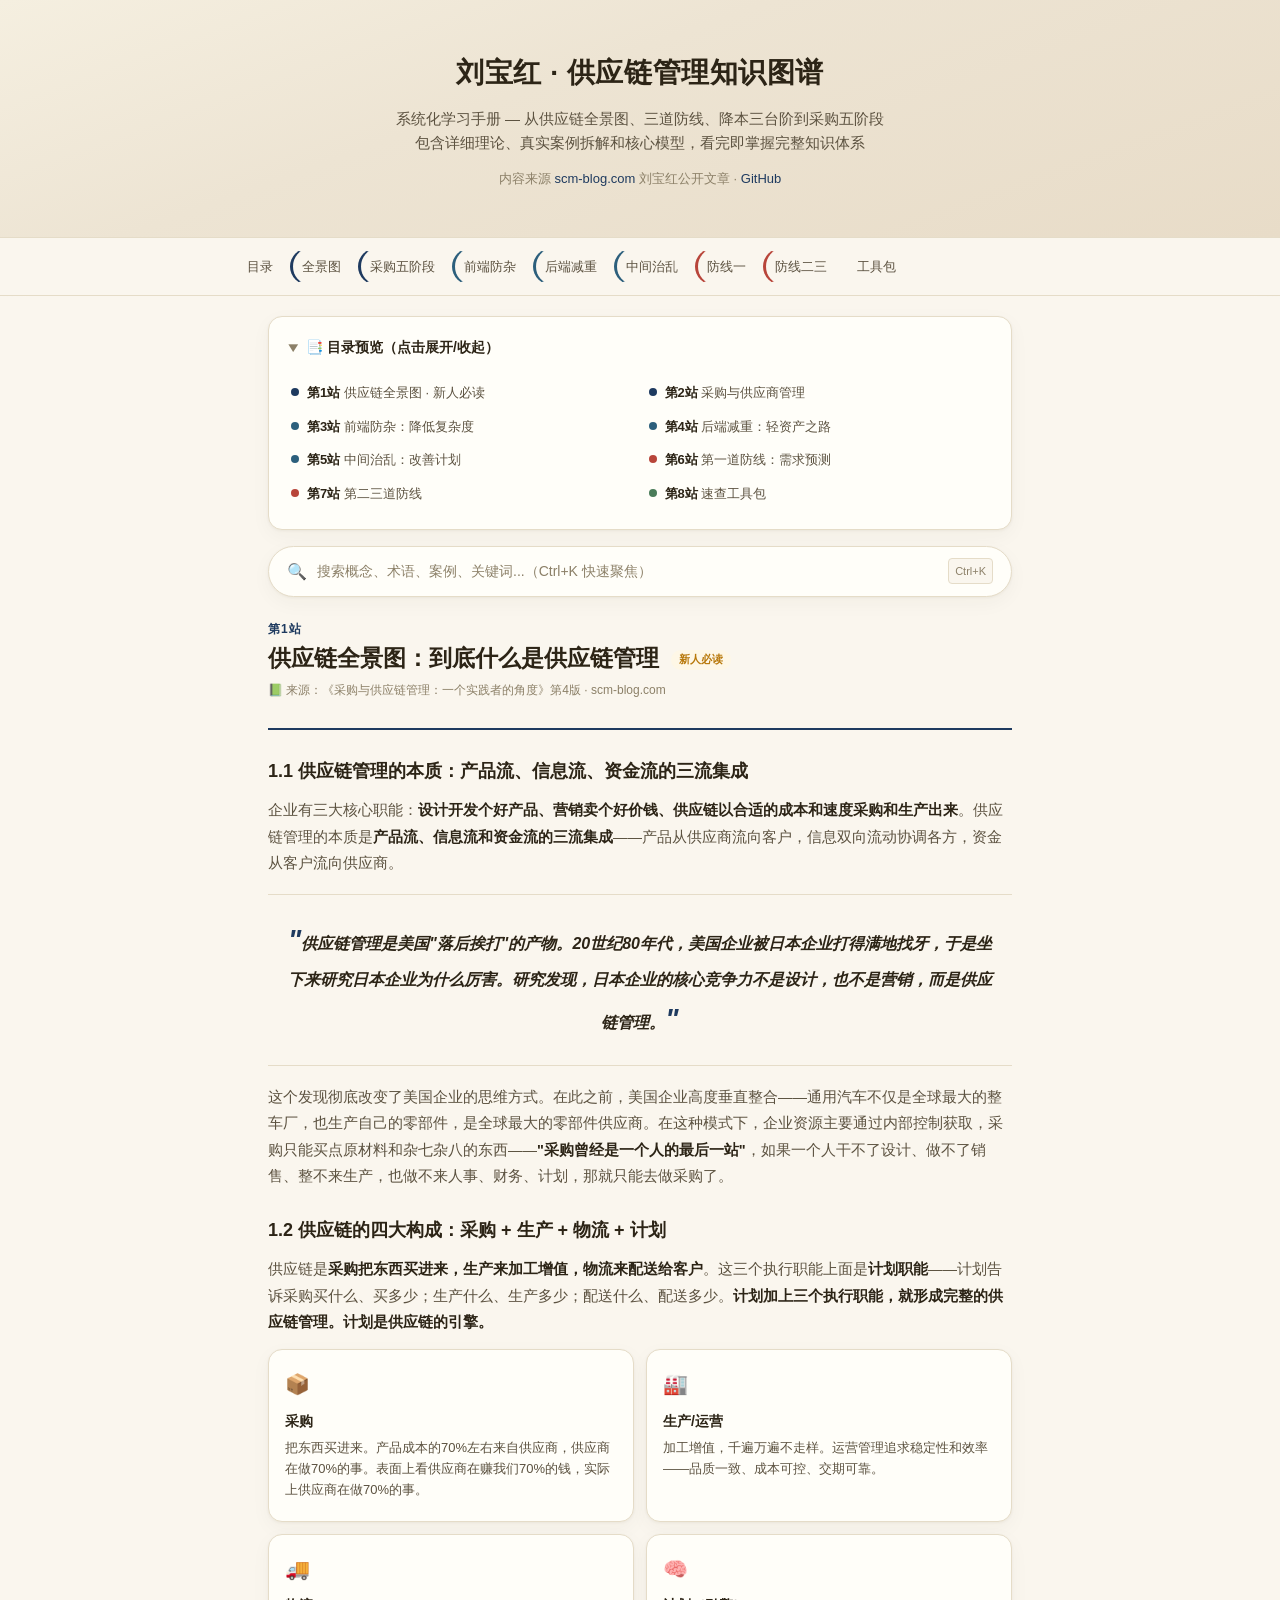
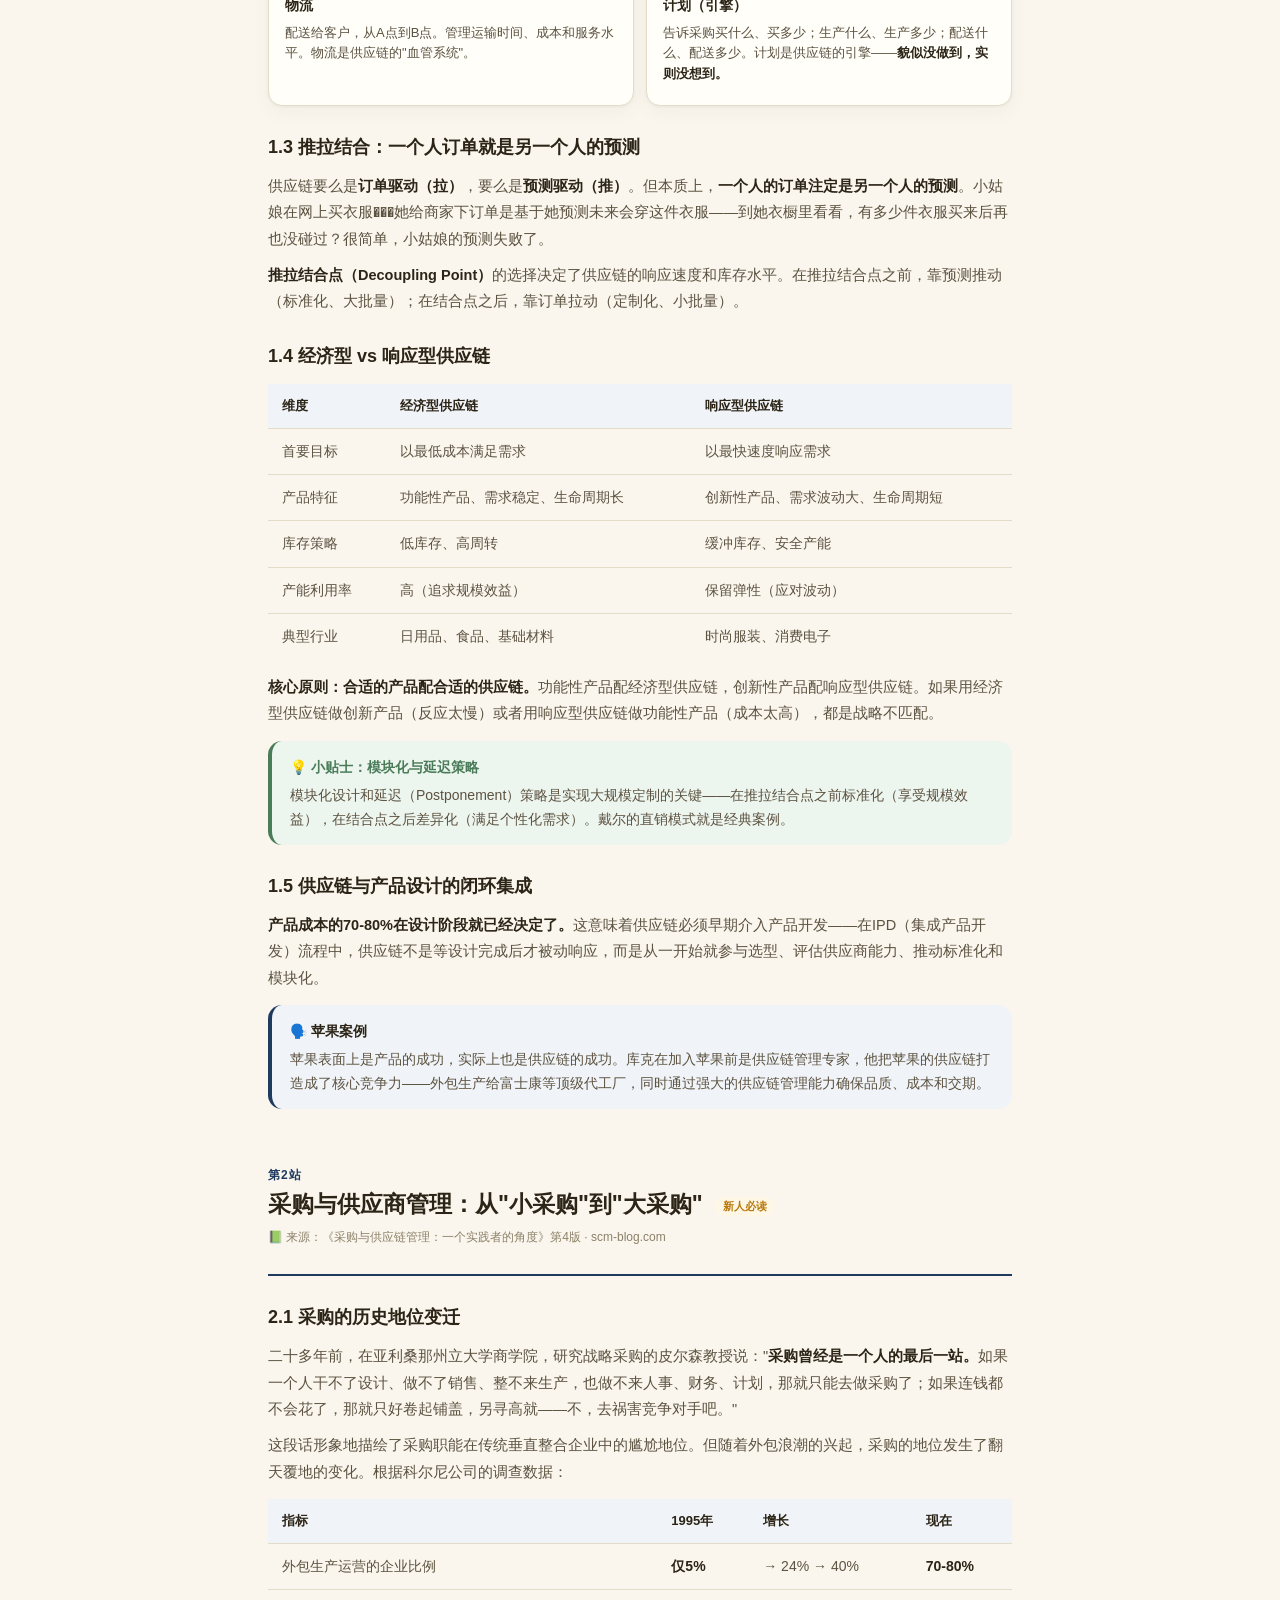
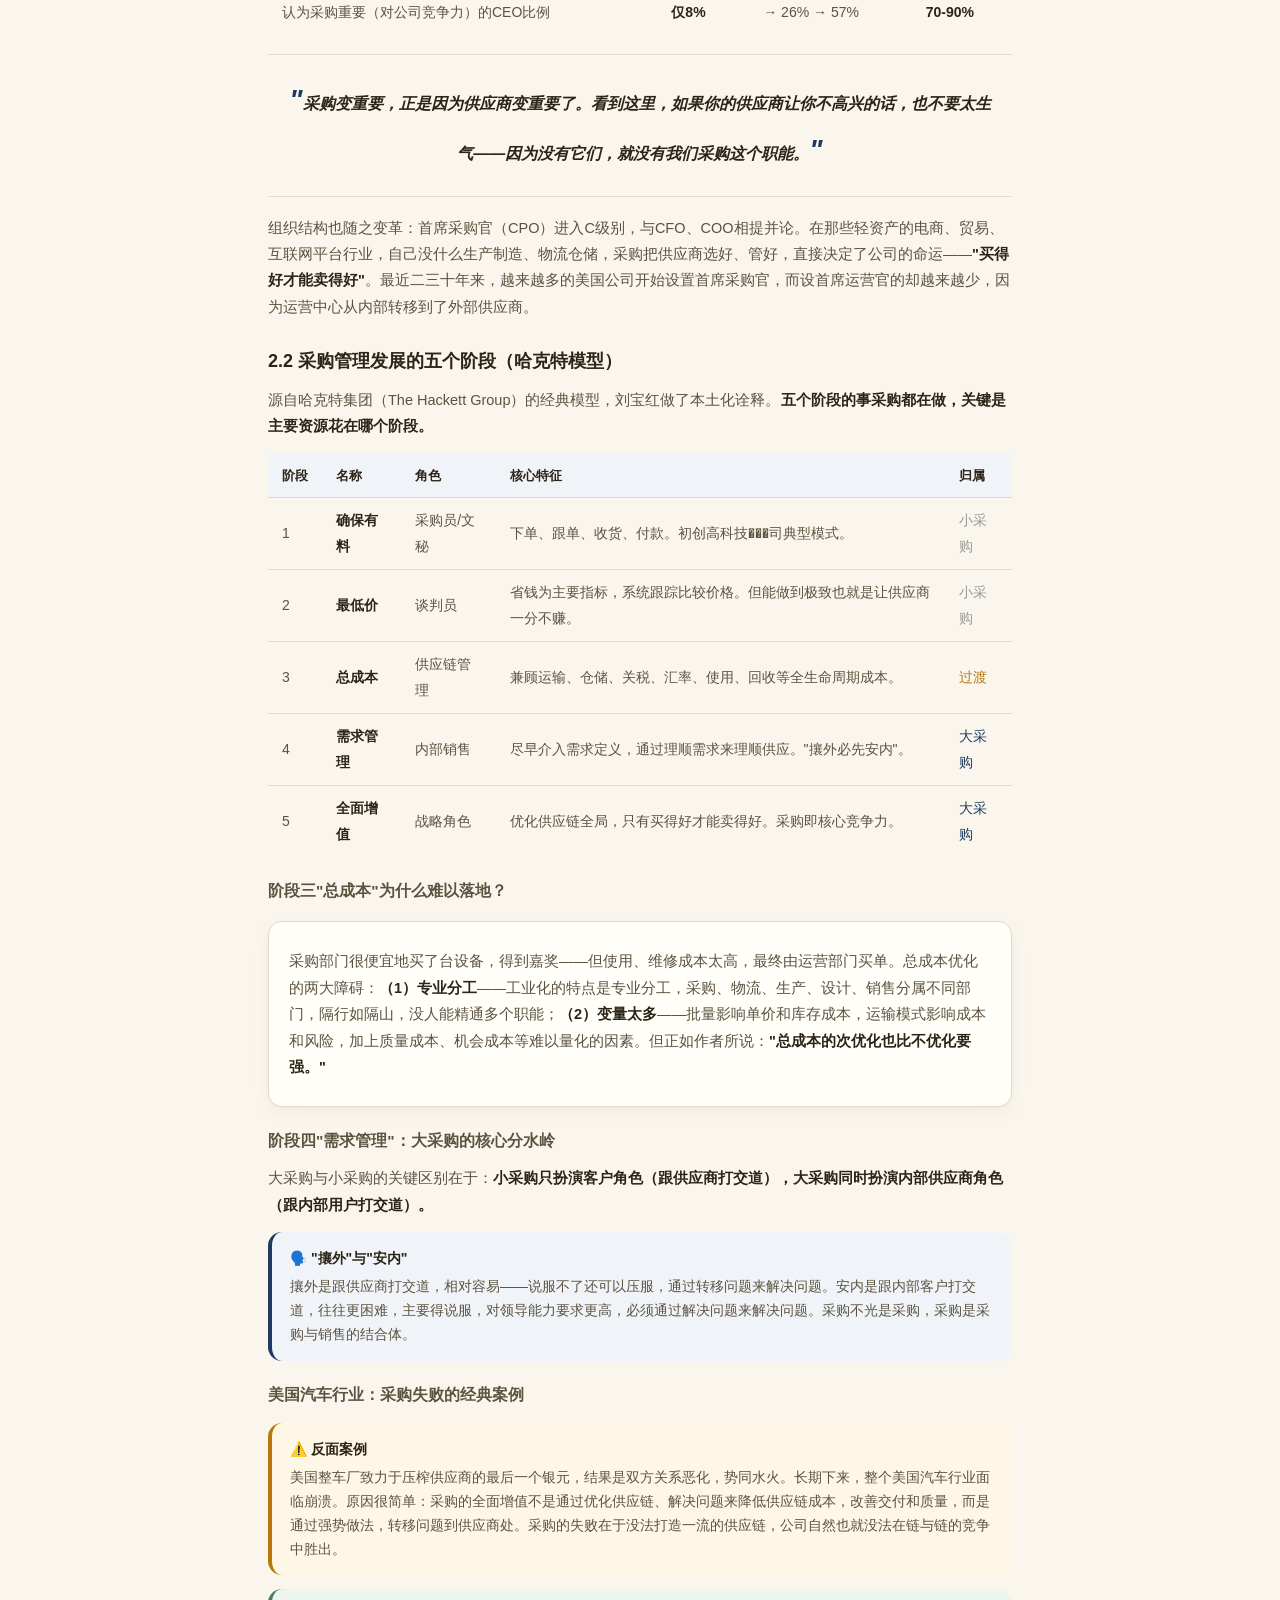
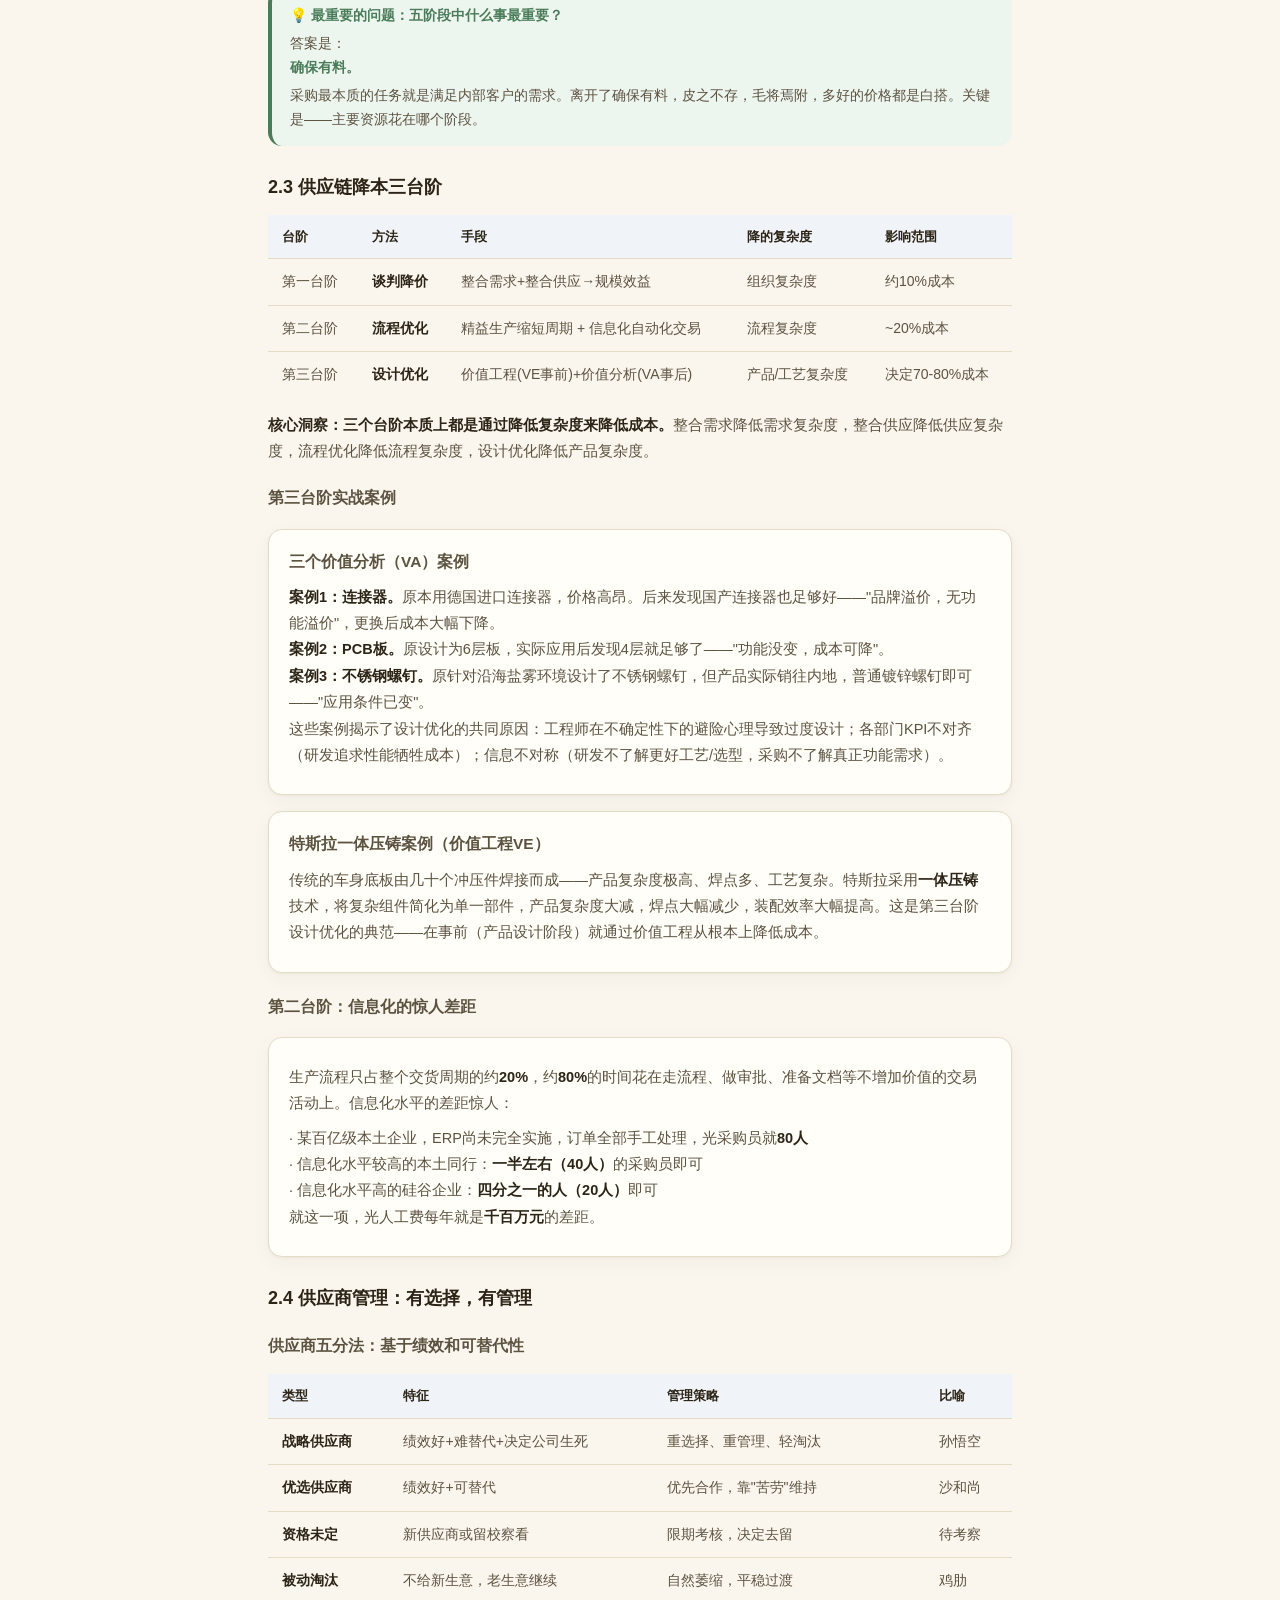
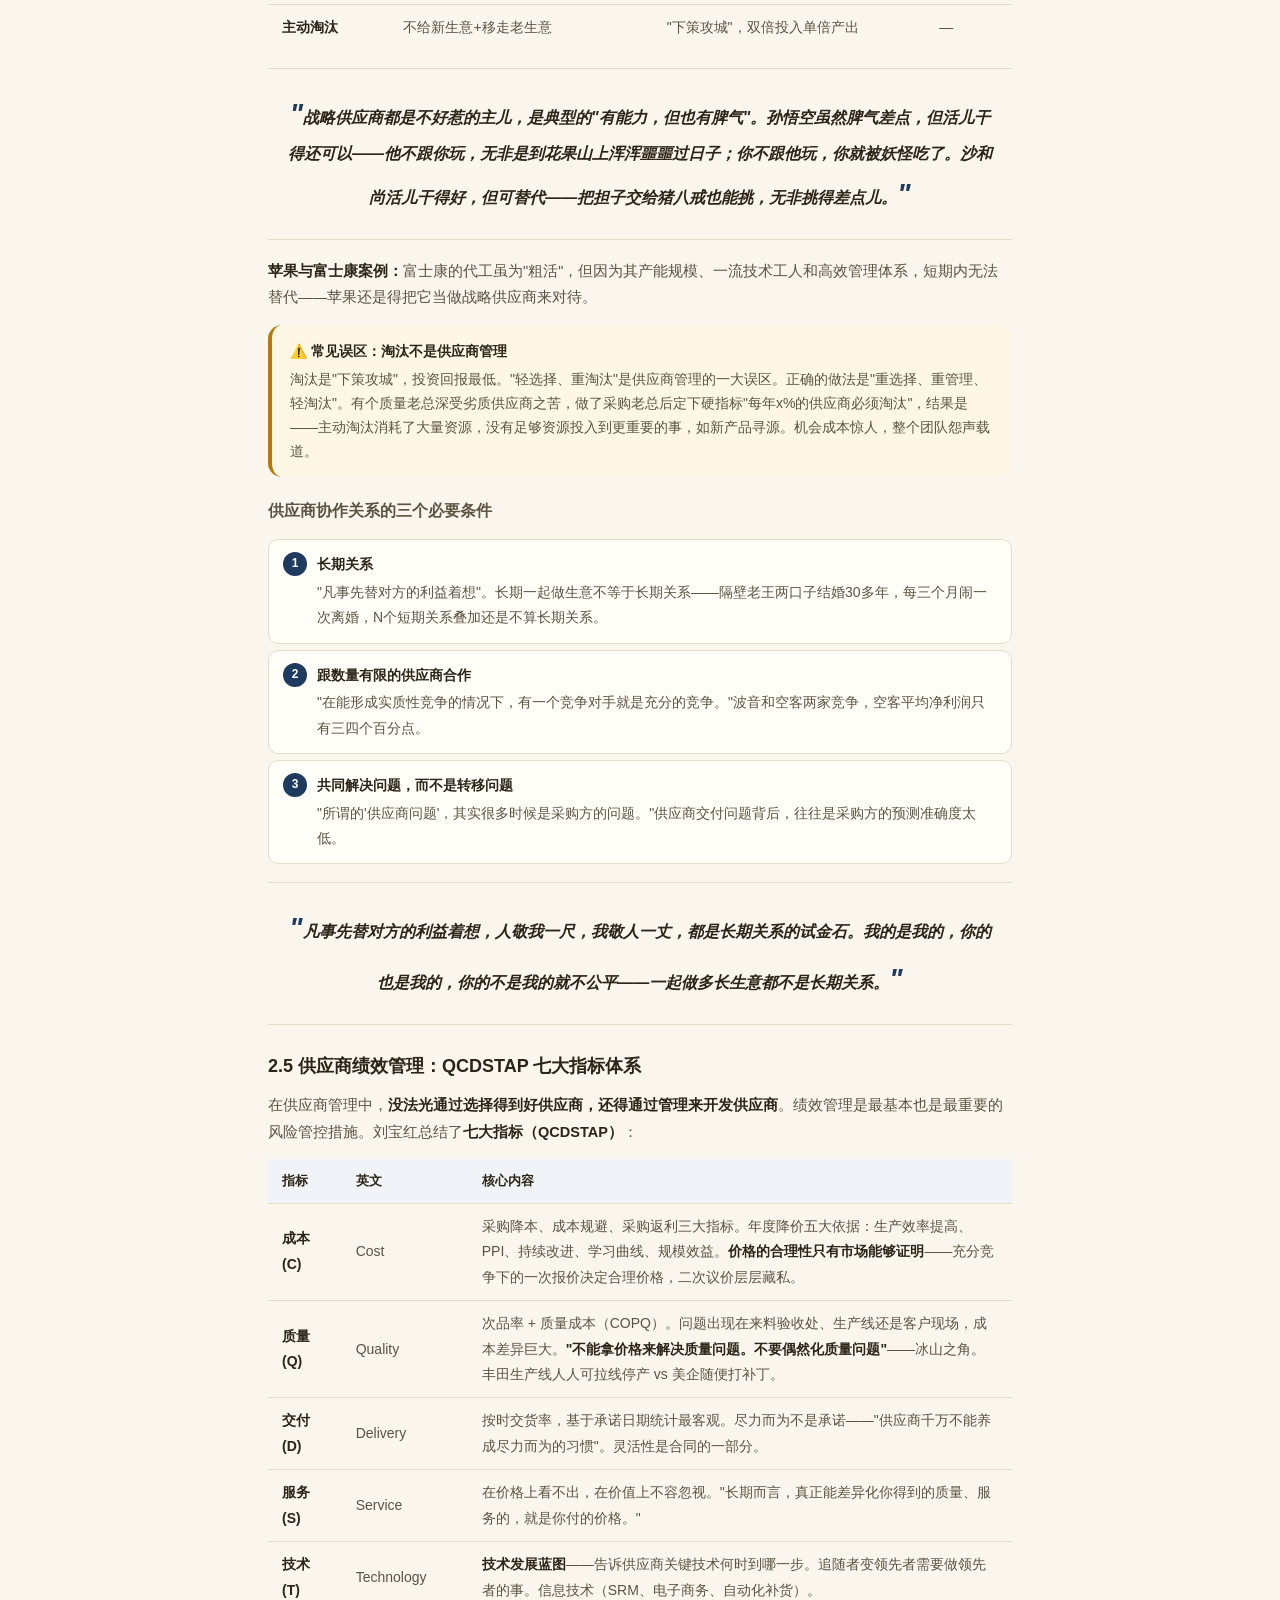
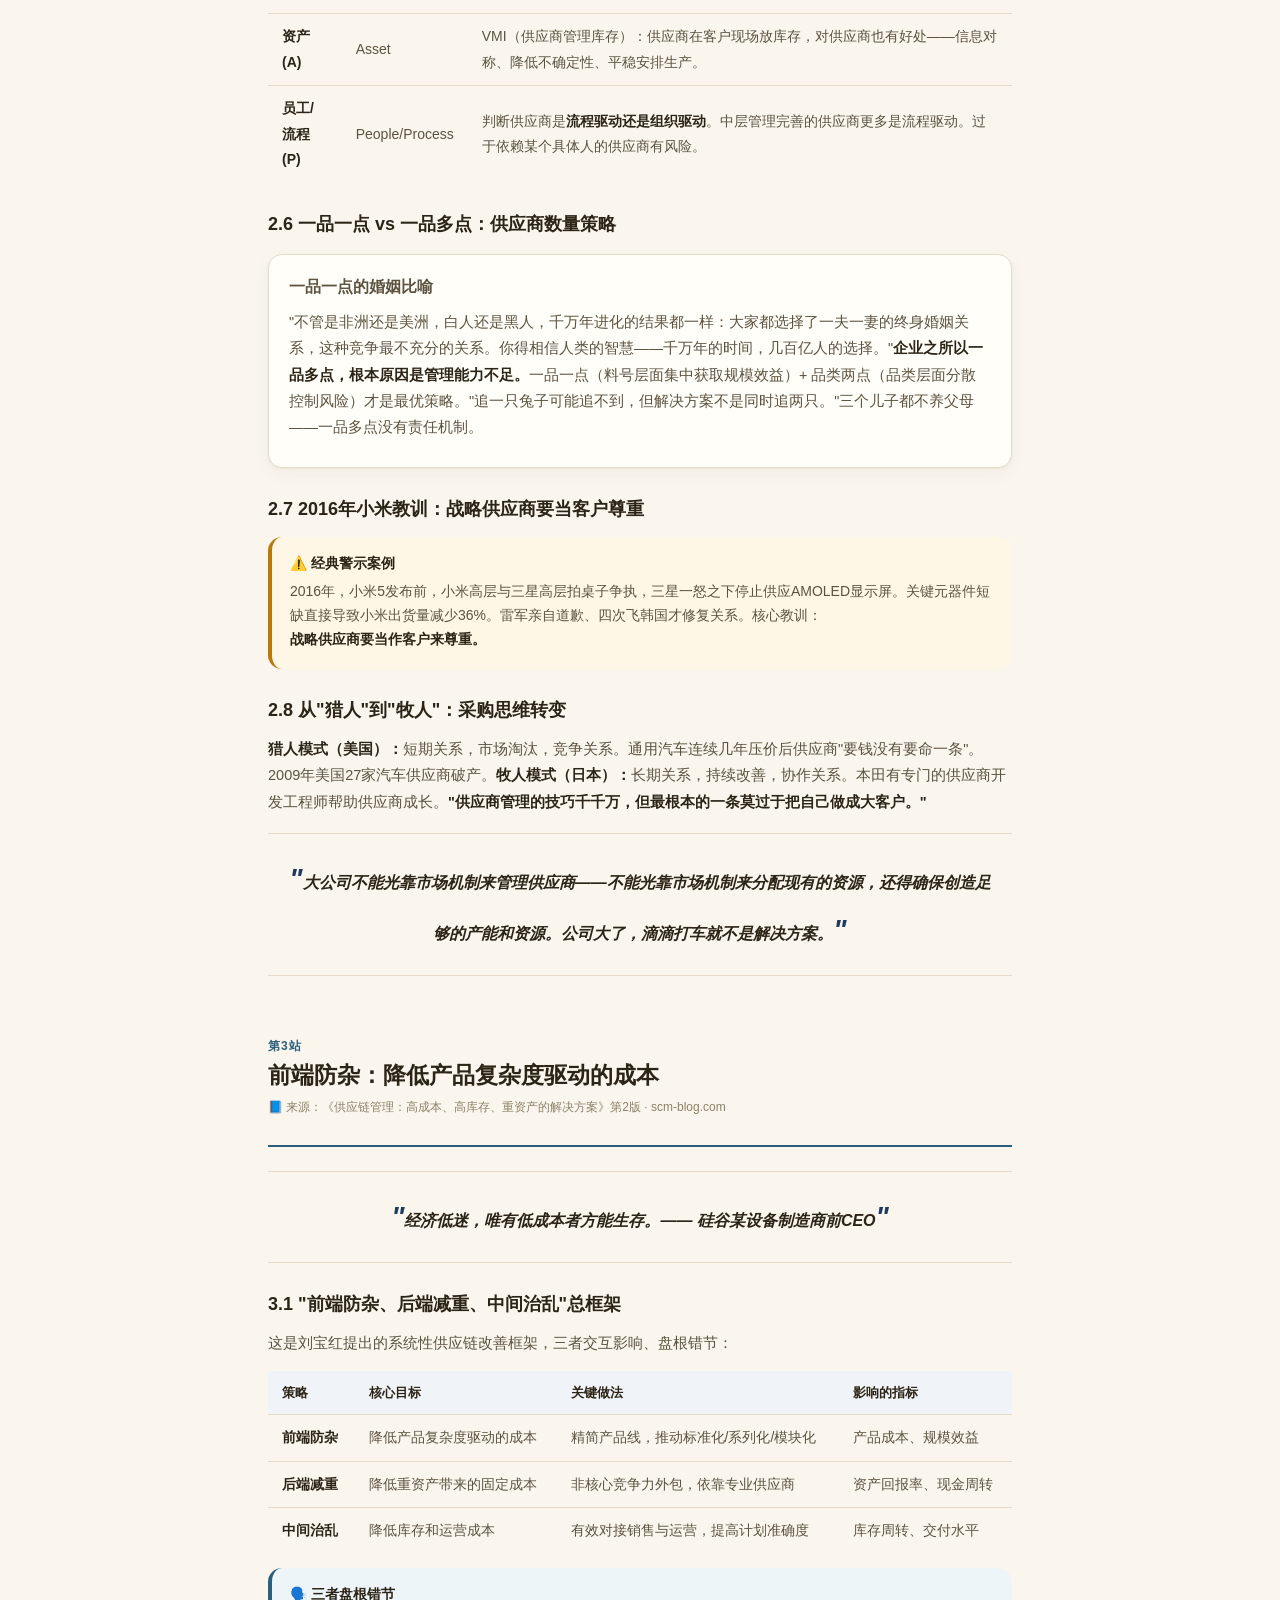
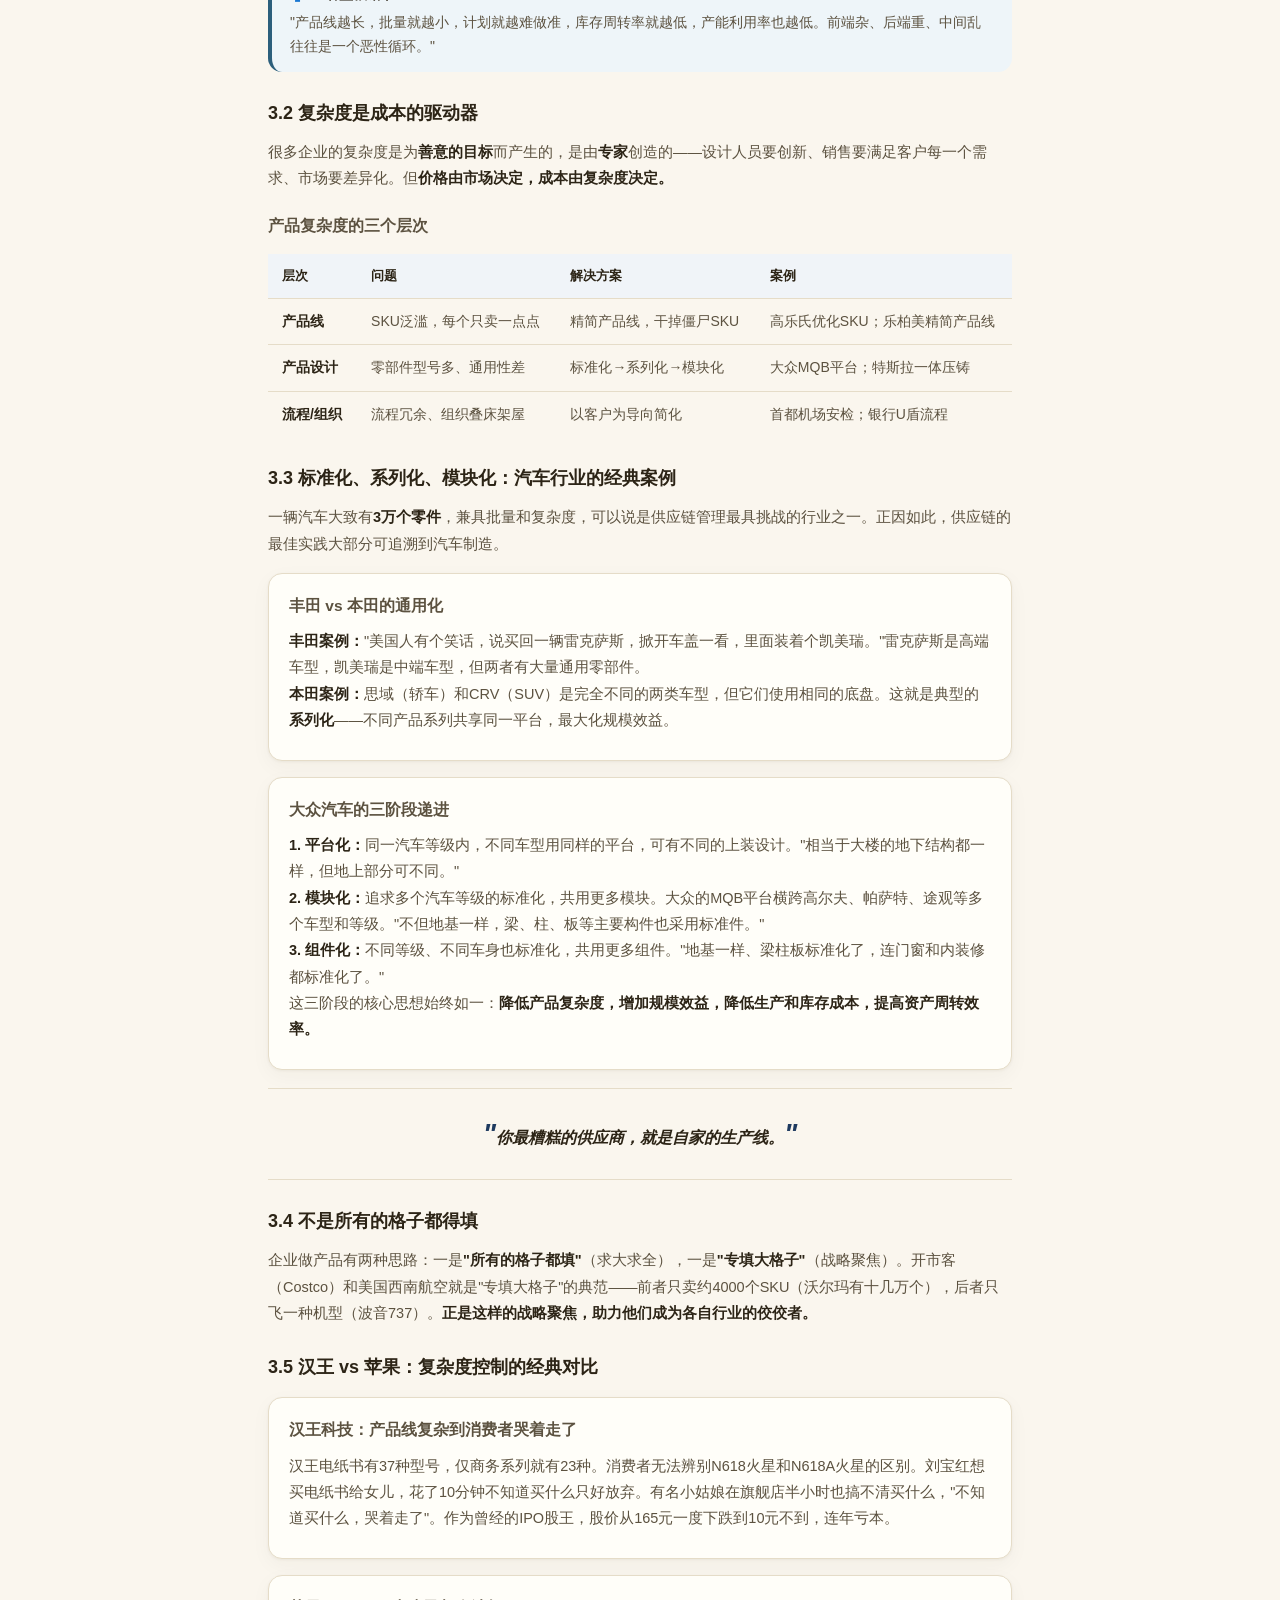
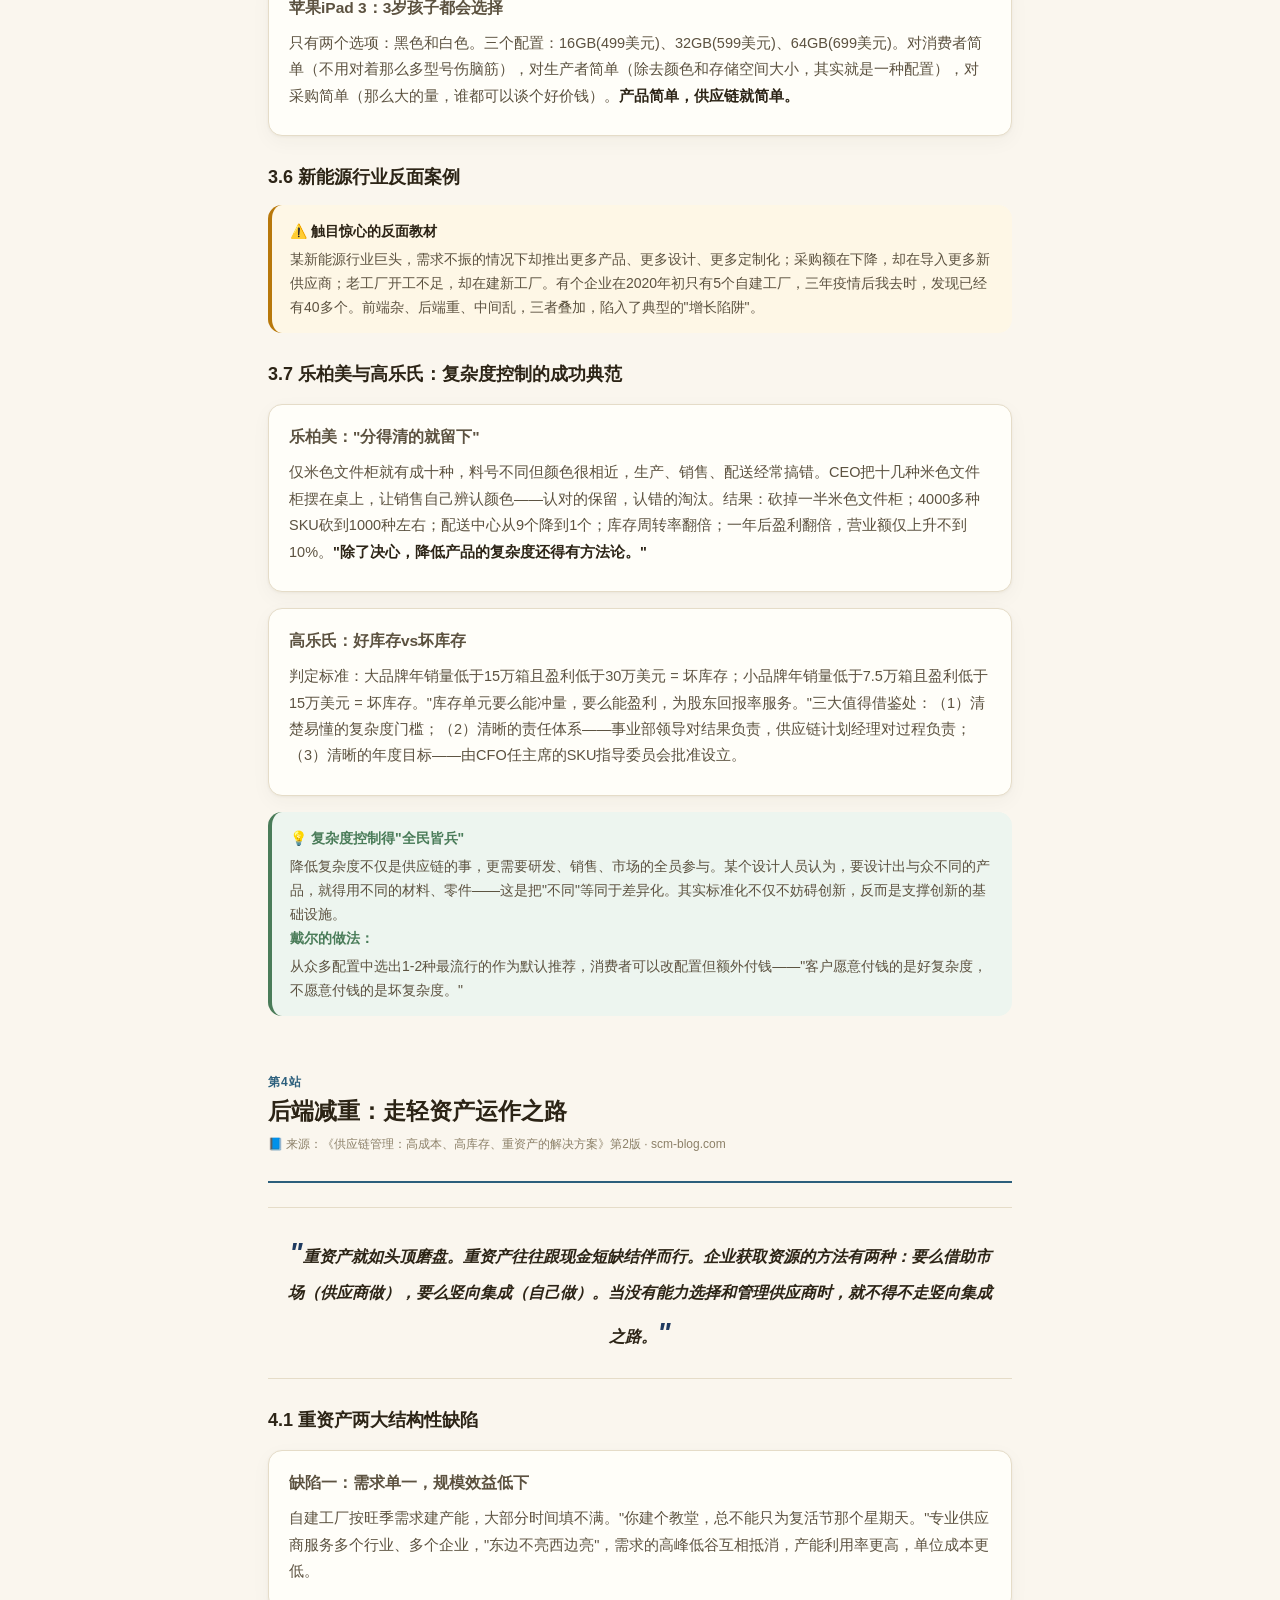
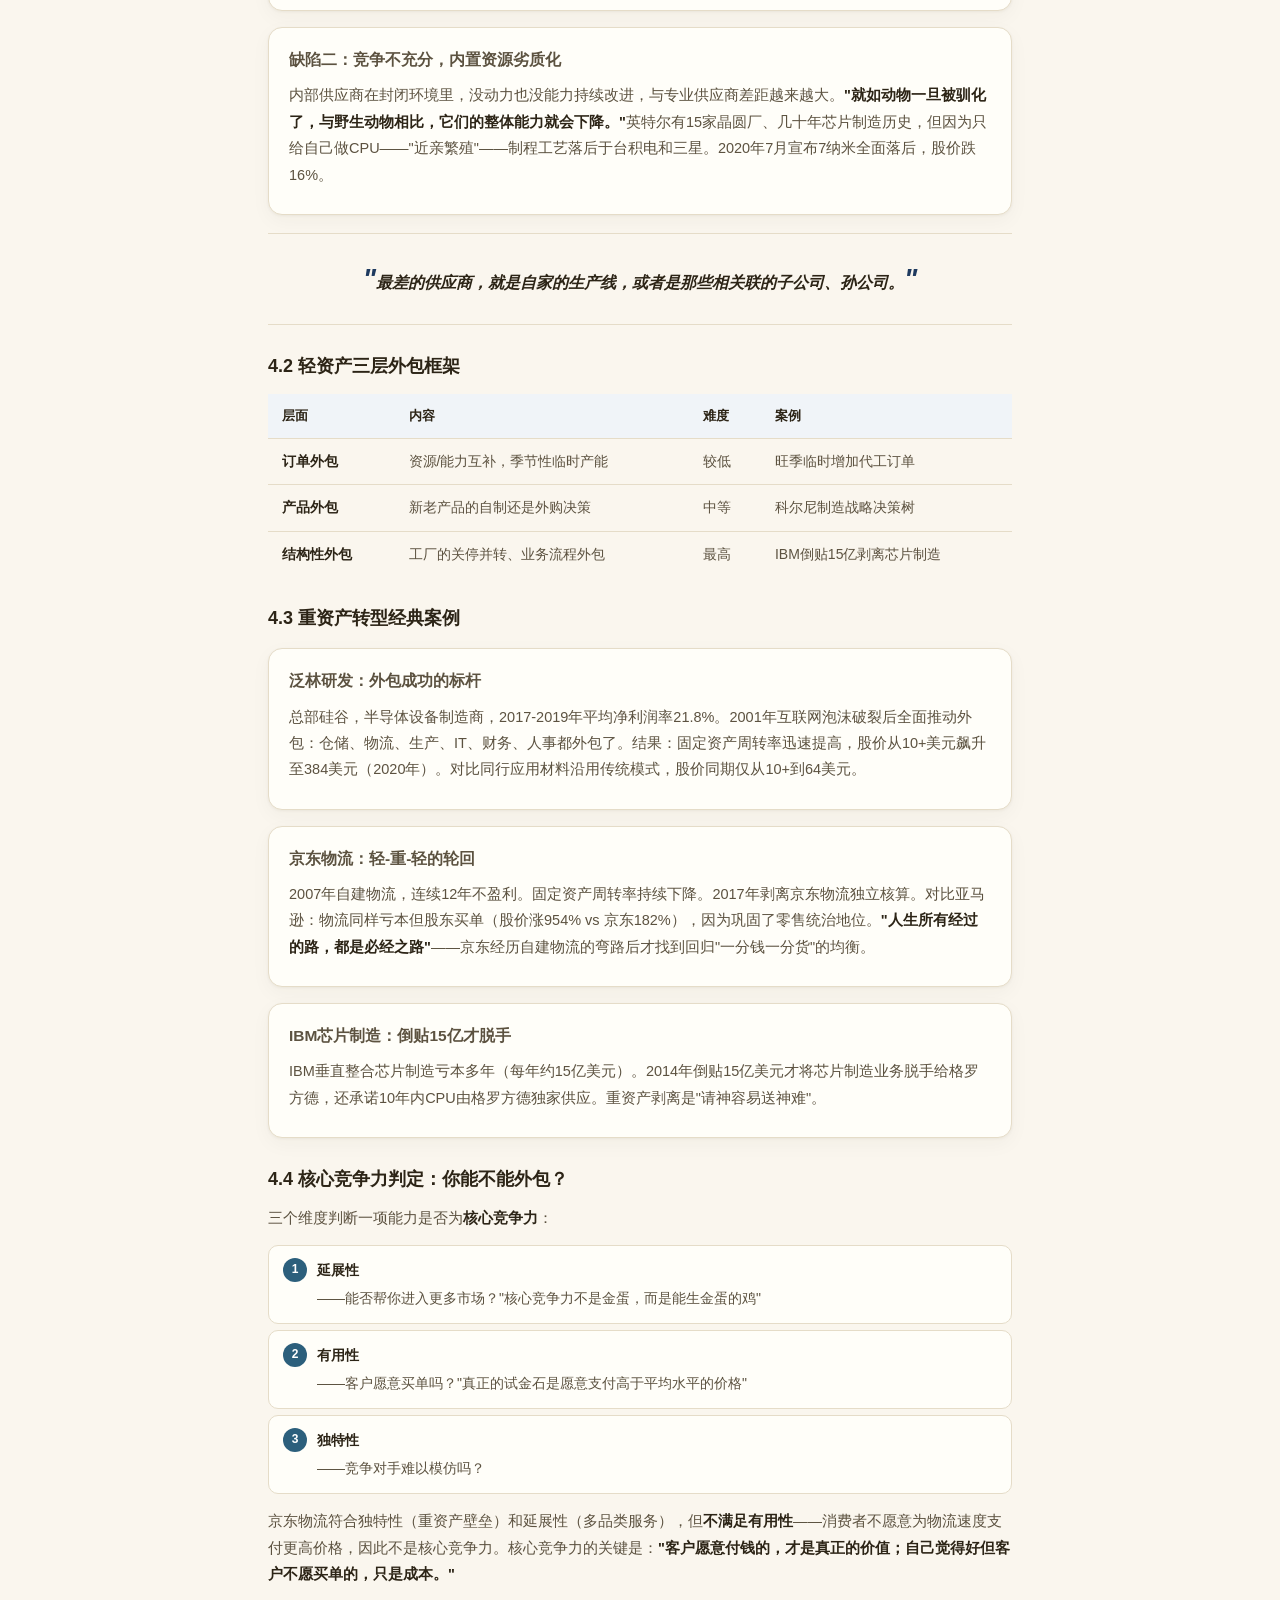
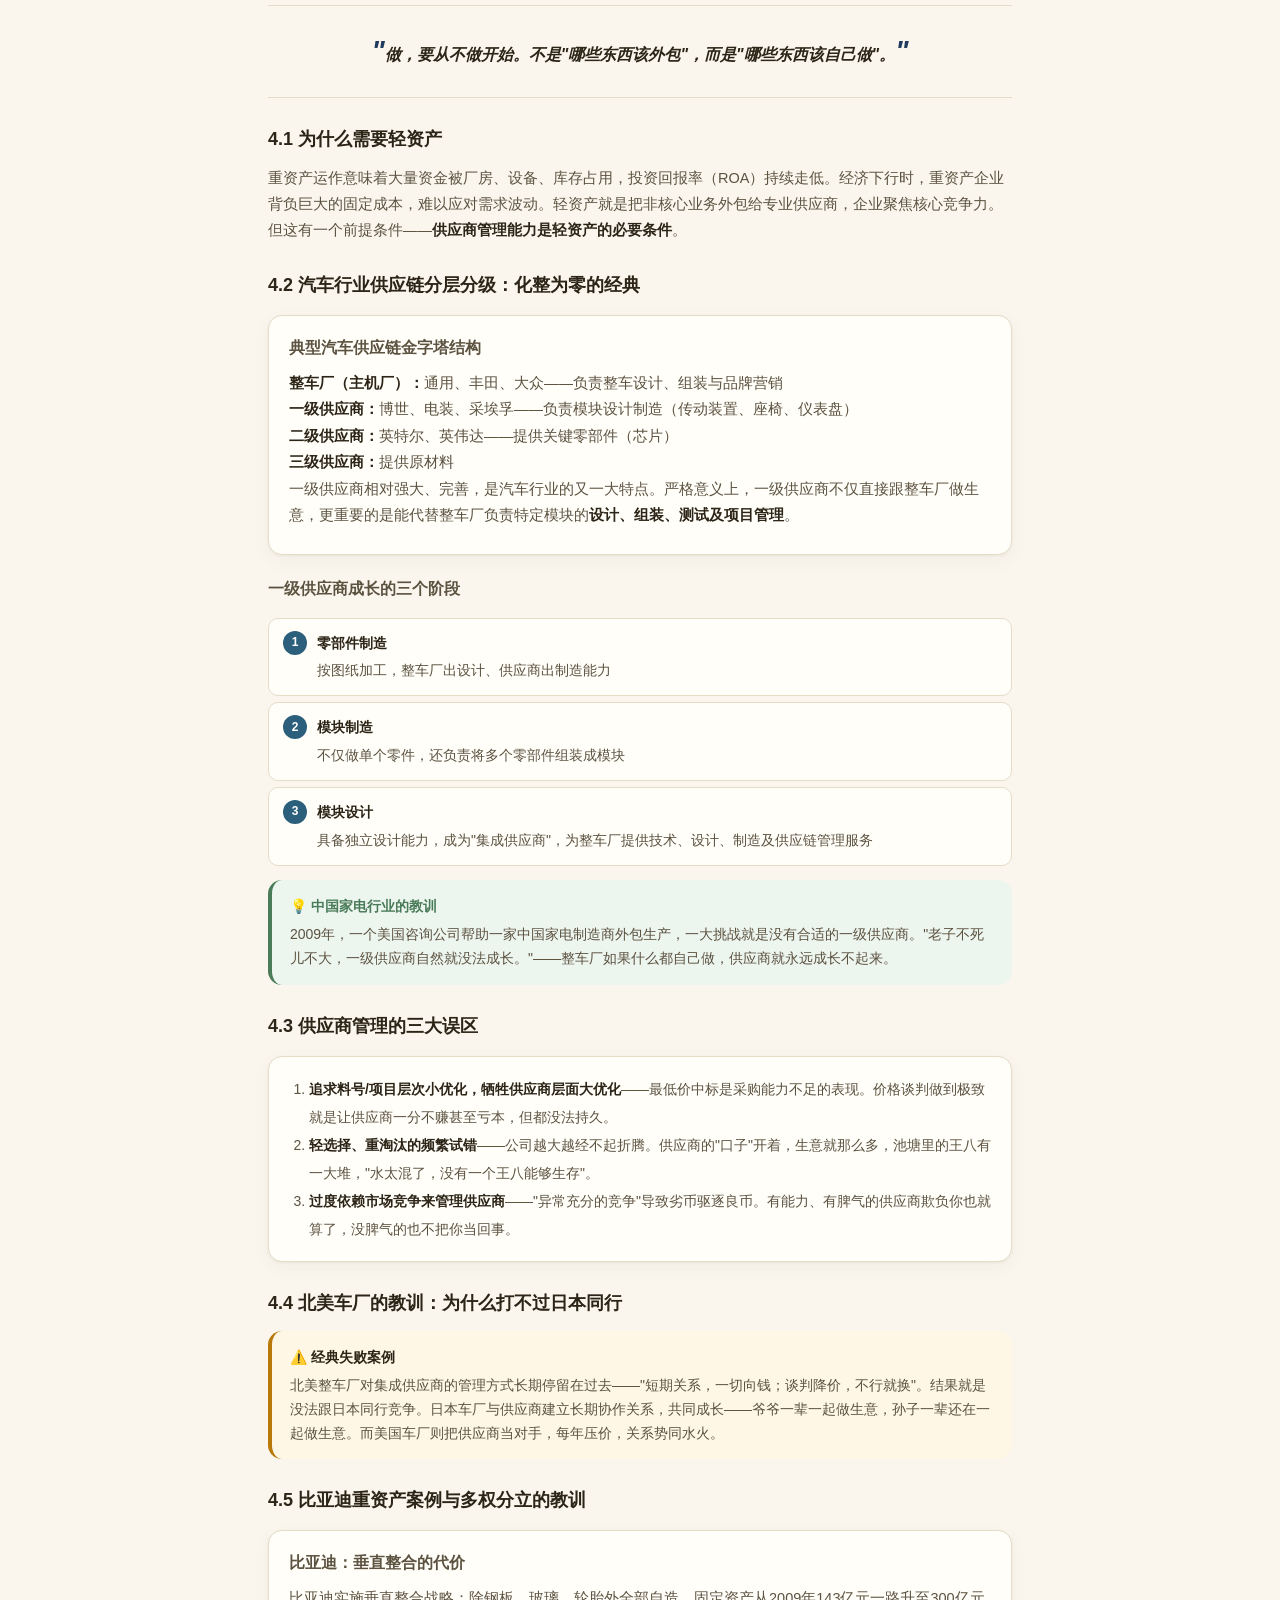
==== commit 91f8cccd: "v3.1: 整合bk4《重资产到轻资产》— 两大结构性缺陷、三层外包框架、英特尔/泛林研发/京东物流/IBM案例、核心竞争力三维度判定" ====
--- a/index.html
+++ b/index.html
@@ -443,6 +443,36 @@
 </div>
 
 <div class="jinquote">重资产就如头顶磨盘。重资产往往跟现金短缺结伴而行。企业获取资源的方法有两种：要么借助市场（供应商做），要么竖向集成（自己做）。当没有能力选择和管理供应商时，就不得不走竖向集成之路。</div>
+
+<h3>4.1 重资产两大结构性缺陷</h3>
+<div class="card"><h4>缺陷一：需求单一，规模效益低下</h4><p>自建工厂按旺季需求建产能，大部分时间填不满。"你建个教堂，总不能只为复活节那个星期天。"专业供应商服务多个行业、多个企业，"东边不亮西边亮"，需求的高峰低谷互相抵消，产能利用率更高，单位成本更低。</p></div>
+<div class="card"><h4>缺陷二：竞争不充分，内置资源劣质化</h4><p>内部供应商在封闭环境里，没动力也没能力持续改进，与专业供应商差距越来越大。<strong>"就如动物一旦被驯化了，与野生动物相比，它们的整体能力就会下降。"</strong>英特尔有15家晶圆厂、几十年芯片制造历史，但因为只给自己做CPU——"近亲繁殖"——制程工艺落后于台积电和三星。2020年7月宣布7纳米全面落后，股价跌16%。</p></div>
+
+<div class="jinquote">最差的供应商，就是自家的生产线，或者是那些相关联的子公司、孙公司。</div>
+
+<h3>4.2 轻资产三层外包框架</h3>
+<div class="table-scroll"><table>
+<tr><th>层面</th><th>内容</th><th>难度</th><th>案例</th></tr>
+<tr><td><strong>订单外包</strong></td><td>资源/能力互补，季节性临时产能</td><td>较低</td><td>旺季临时增加代工订单</td></tr>
+<tr><td><strong>产品外包</strong></td><td>新老产品的自制还是外购决策</td><td>中等</td><td>科尔尼制造战略决策树</td></tr>
+<tr><td><strong>结构性外包</strong></td><td>工厂的关停并转、业务流程外包</td><td>最高</td><td>IBM倒贴15亿剥离芯片制造</td></tr>
+</table></div>
+
+<h3>4.3 重资产转型经典案例</h3>
+<div class="card"><h4>泛林研发：外包成功的标杆</h4><p>总部硅谷，半导体设备制造商，2017-2019年平均净利润率21.8%。2001年互联网泡沫破裂后全面推动外包：仓储、物流、生产、IT、财务、人事都外包了。结果：固定资产周转率迅速提高，股价从10+美元飙升至384美元（2020年）。对比同行应用材料沿用传统模式，股价同期仅从10+到64美元。</p></div>
+<div class="card"><h4>京东物流：轻-重-轻的轮回</h4><p>2007年自建物流，连续12年不盈利。固定资产周转率持续下降。2017年剥离京东物流独立核算。对比亚马逊：物流同样亏本但股东买单（股价涨954% vs 京东182%），因为巩固了零售统治地位。<strong>"人生所有经过的路，都是必经之路"</strong>——京东经历自建物流的弯路后才找到回归"一分钱一分货"的均衡。</p></div>
+<div class="card"><h4>IBM芯片制造：倒贴15亿才脱手</h4><p>IBM垂直整合芯片制造亏本多年（每年约15亿美元）。2014年倒贴15亿美元才将芯片制造业务脱手给格罗方德，还承诺10年内CPU由格罗方德独家供应。重资产剥离是"请神容易送神难"。</p></div>
+
+<h3>4.4 核心竞争力判定：你能不能外包？</h3>
+<p>三个维度判断一项能力是否为<strong>核心竞争力</strong>：</p>
+<ol class="steps bk2">
+<li><strong>延展性</strong>——能否帮你进入更多市场？"核心竞争力不是金蛋，而是能生金蛋的鸡"</li>
+<li><strong>有用性</strong>——客户愿意买单吗？"真正的试金石是愿意支付高于平均水平的价格"</li>
+<li><strong>独特性</strong>——竞争对手难以模仿吗？</li>
+</ol>
+<p>京东物流符合独特性（重资产壁垒）和延展性（多品类服务），但<strong>不满足有用性</strong>——消费者不愿意为物流速度支付更高价格，因此不是核心竞争力。核心竞争力的关键是：<strong>"客户愿意付钱的，才是真正的价值；自己觉得好但客户不愿买单的，只是成本。"</strong></p>
+
+<div class="jinquote">做，要从不做开始。不是"哪些东西该外包"，而是"哪些东西该自己做"。</div>
 
 <h3>4.1 为什么需要轻资产</h3>
 <p>重资产运作意味着大量资金被厂房、设备、库存占用，投资回报率（ROA）持续走低。经济下行时，重资产企业背负巨大的固定成本，难以应对需求波动。轻资产就是把非核心业务外包给专业供应商，企业聚焦核心竞争力。但这有一个前提条件——<strong>供应商管理能力是轻资产的必要条件</strong>。</p>
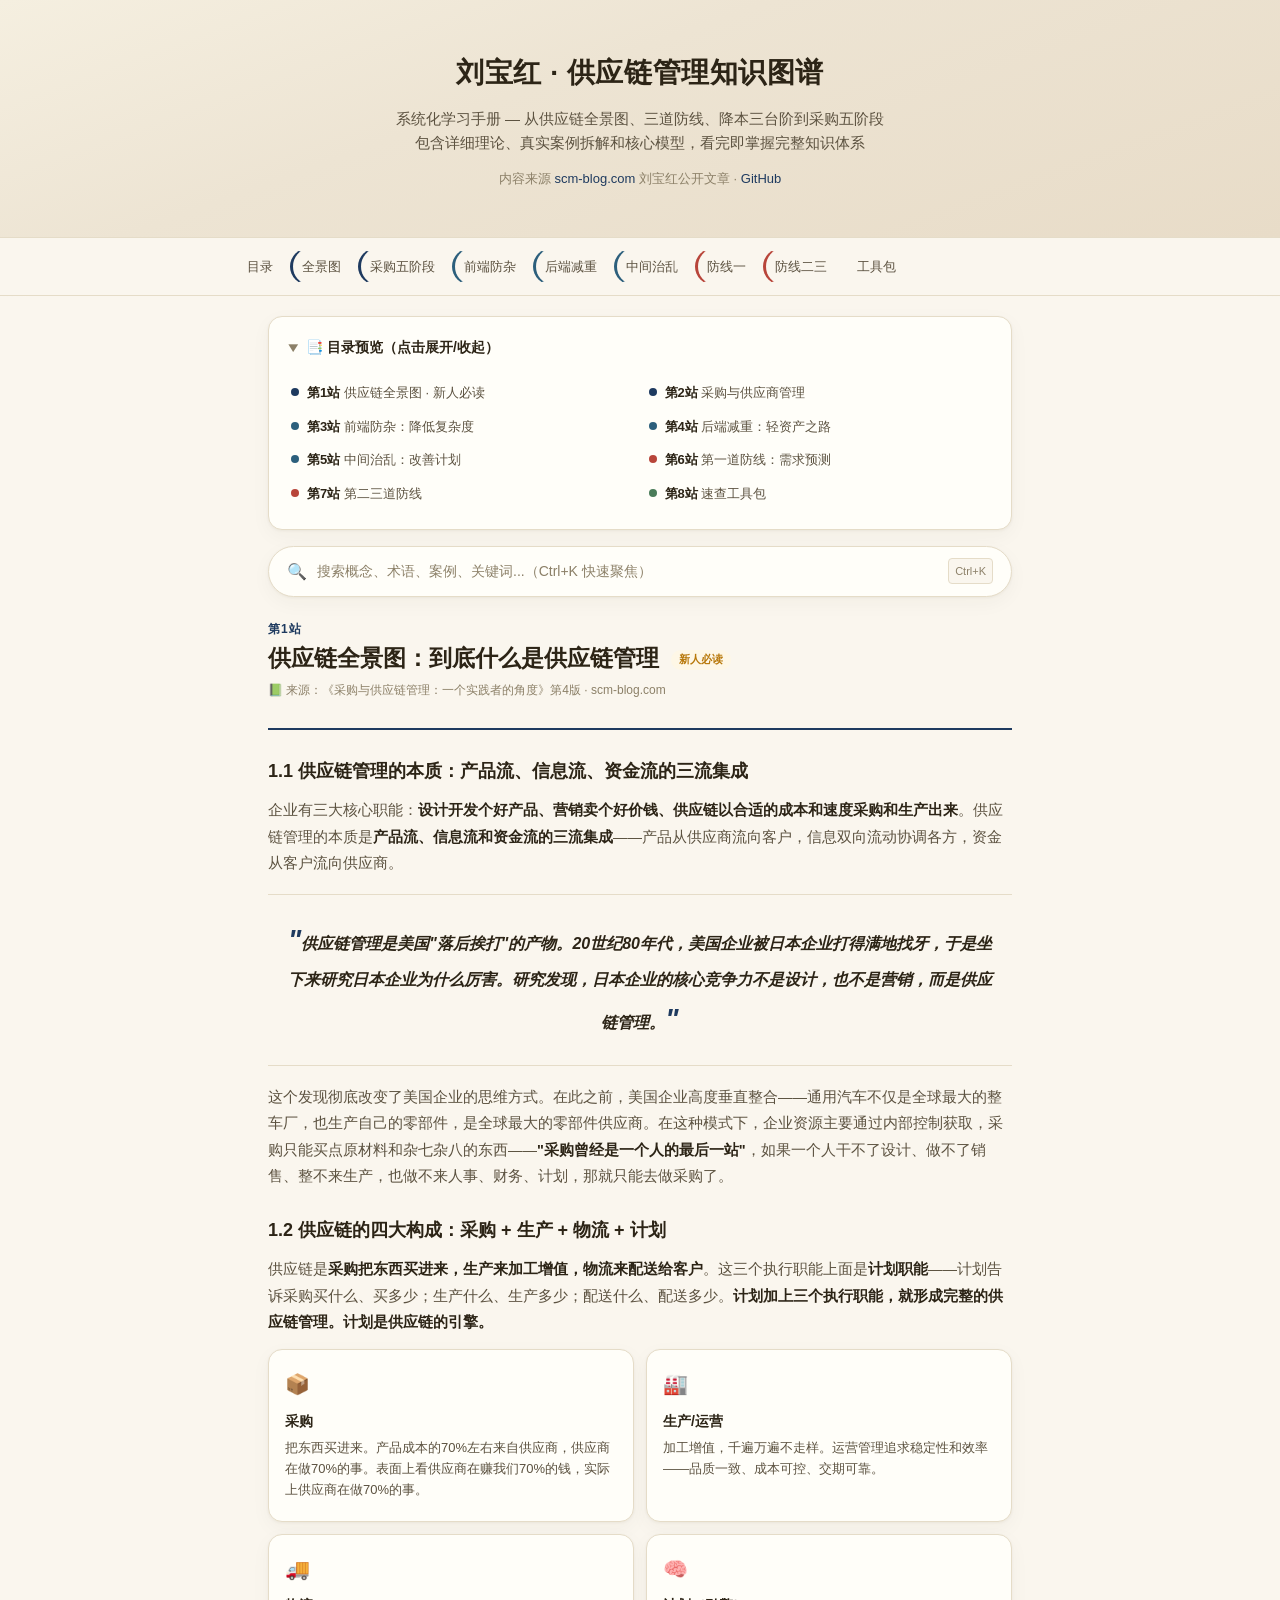
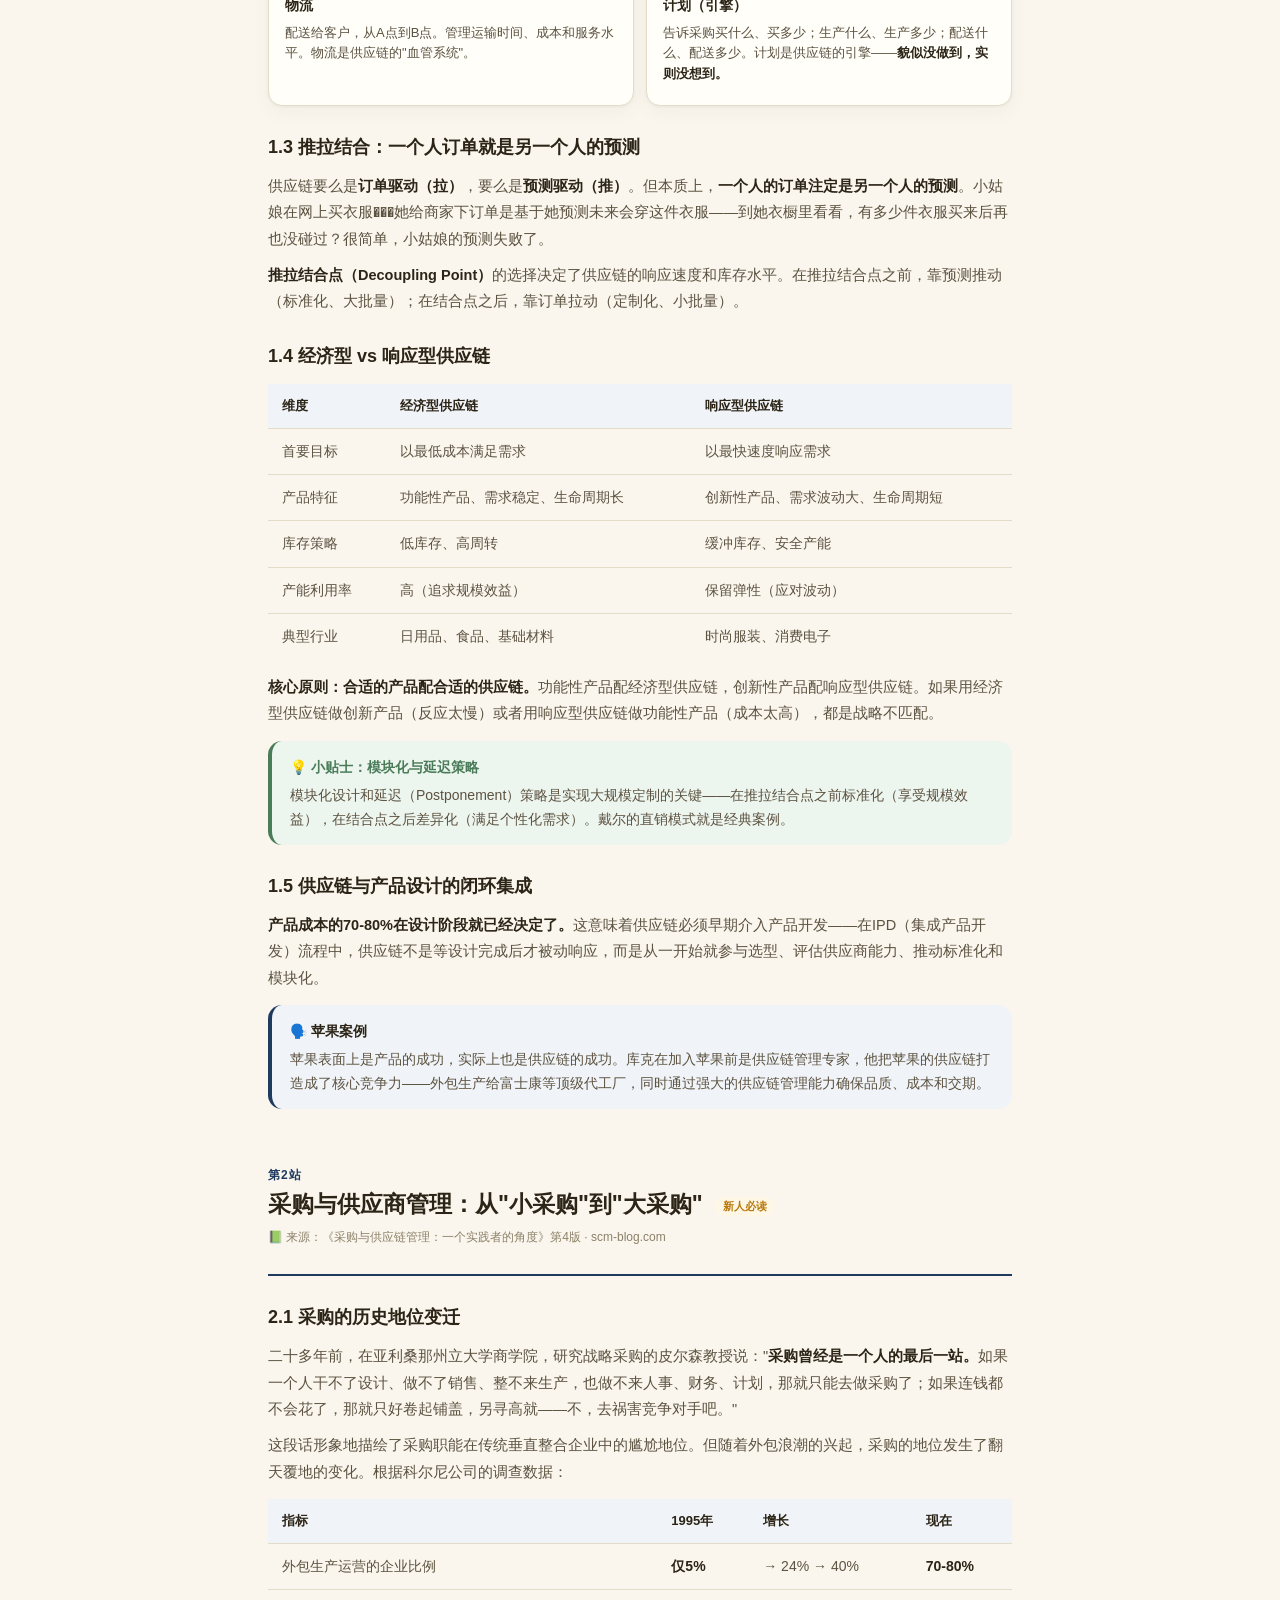
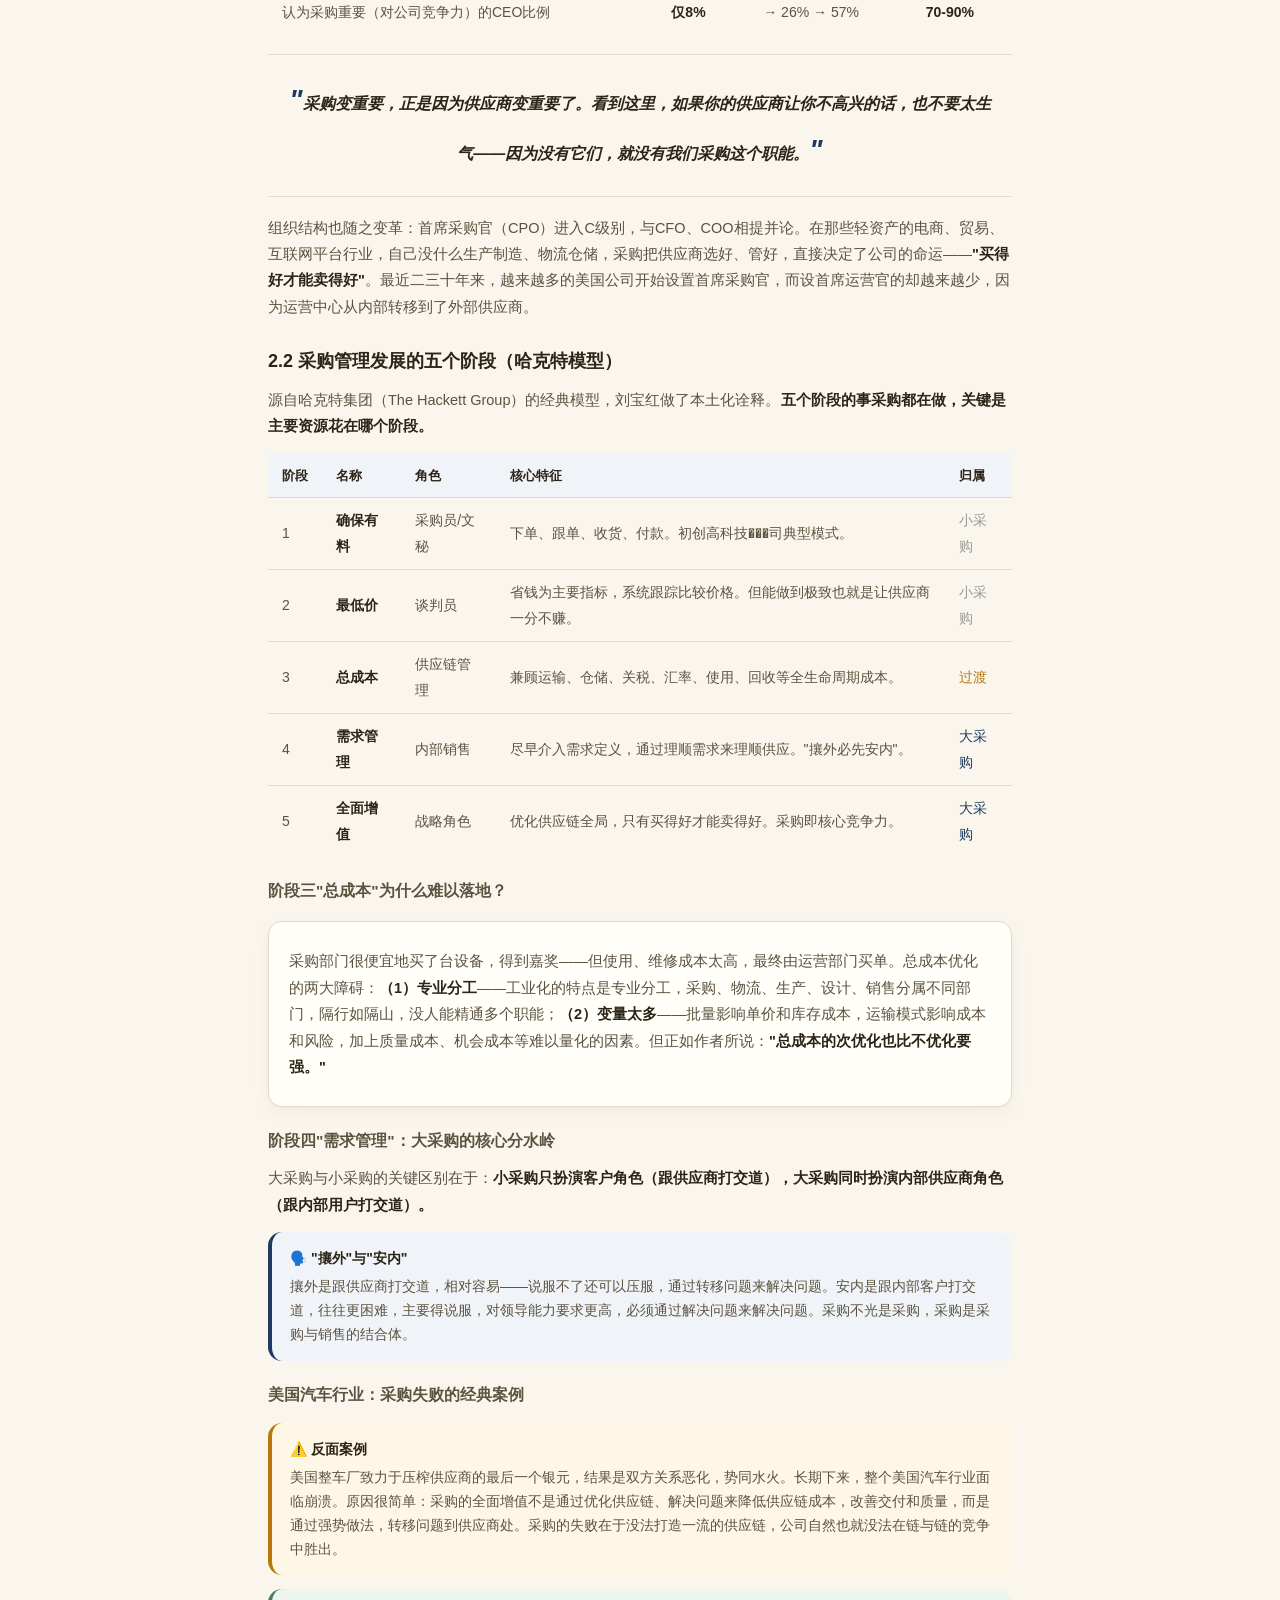
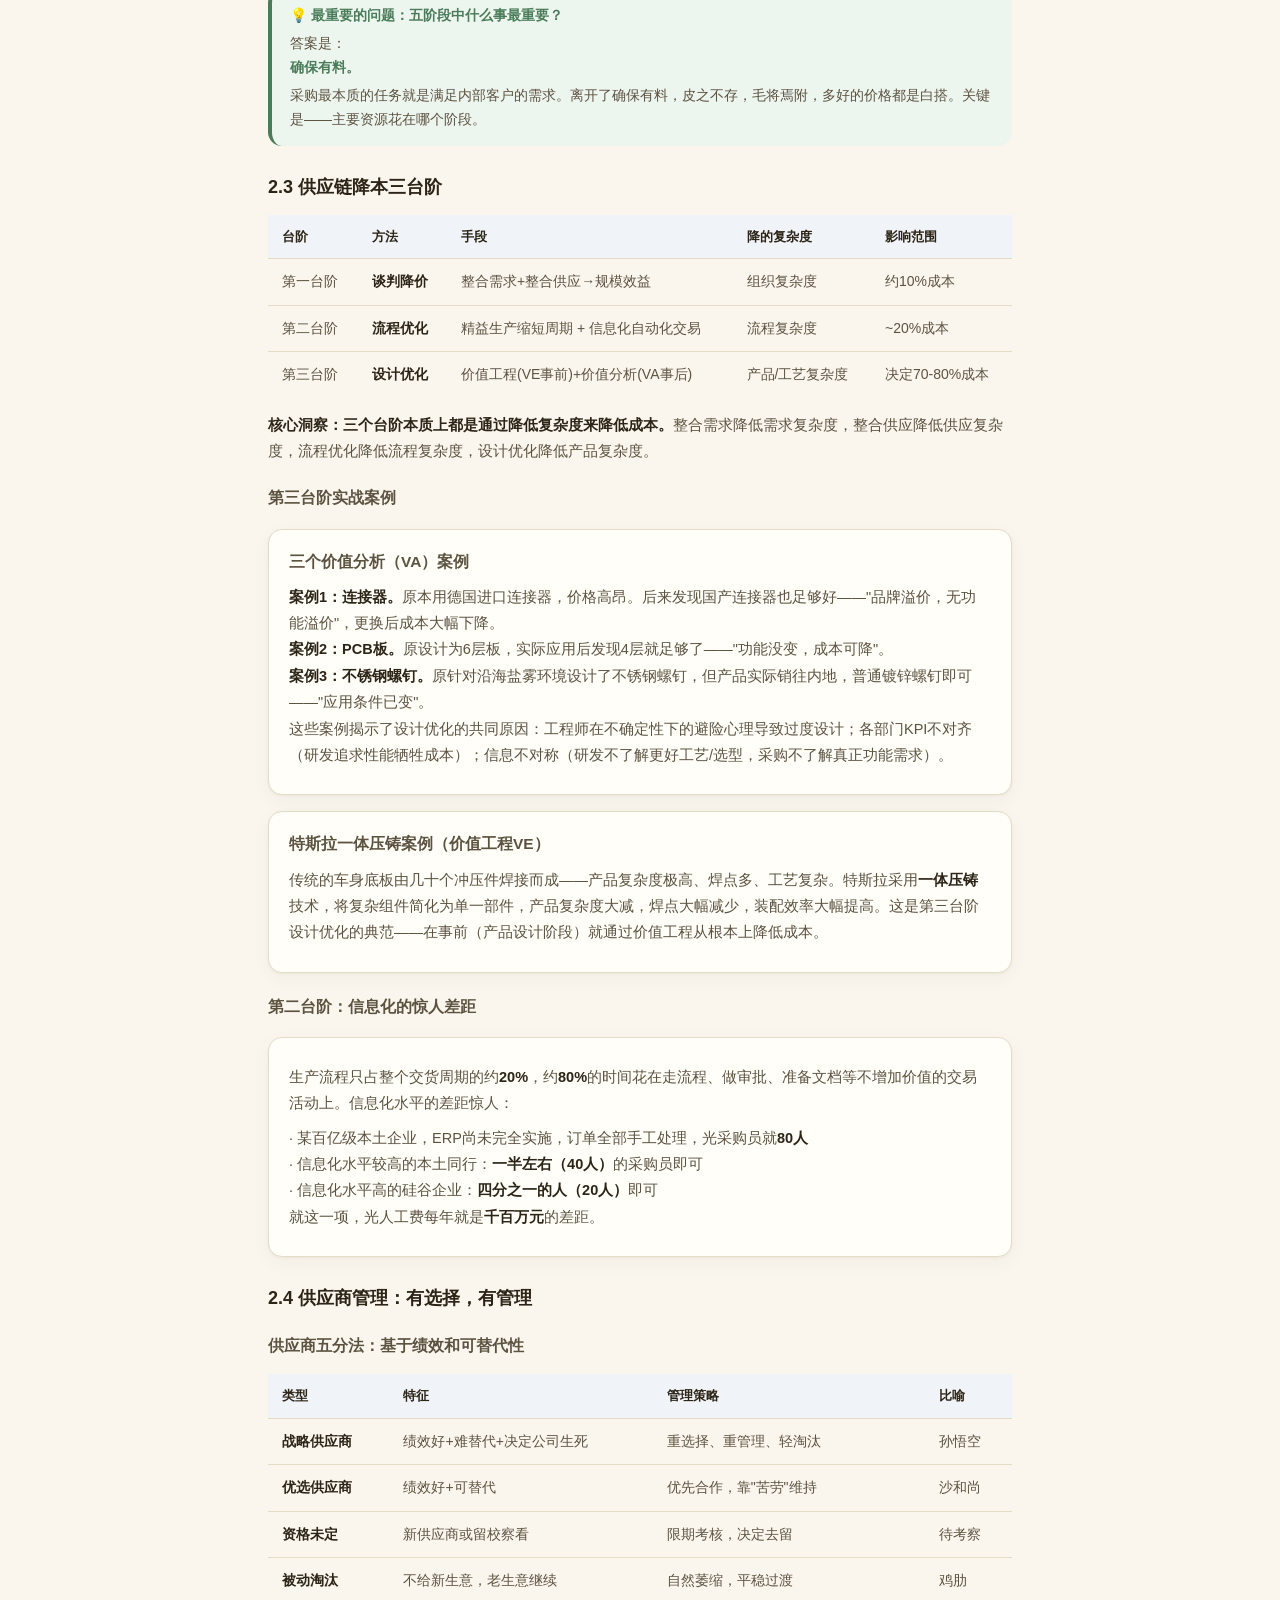
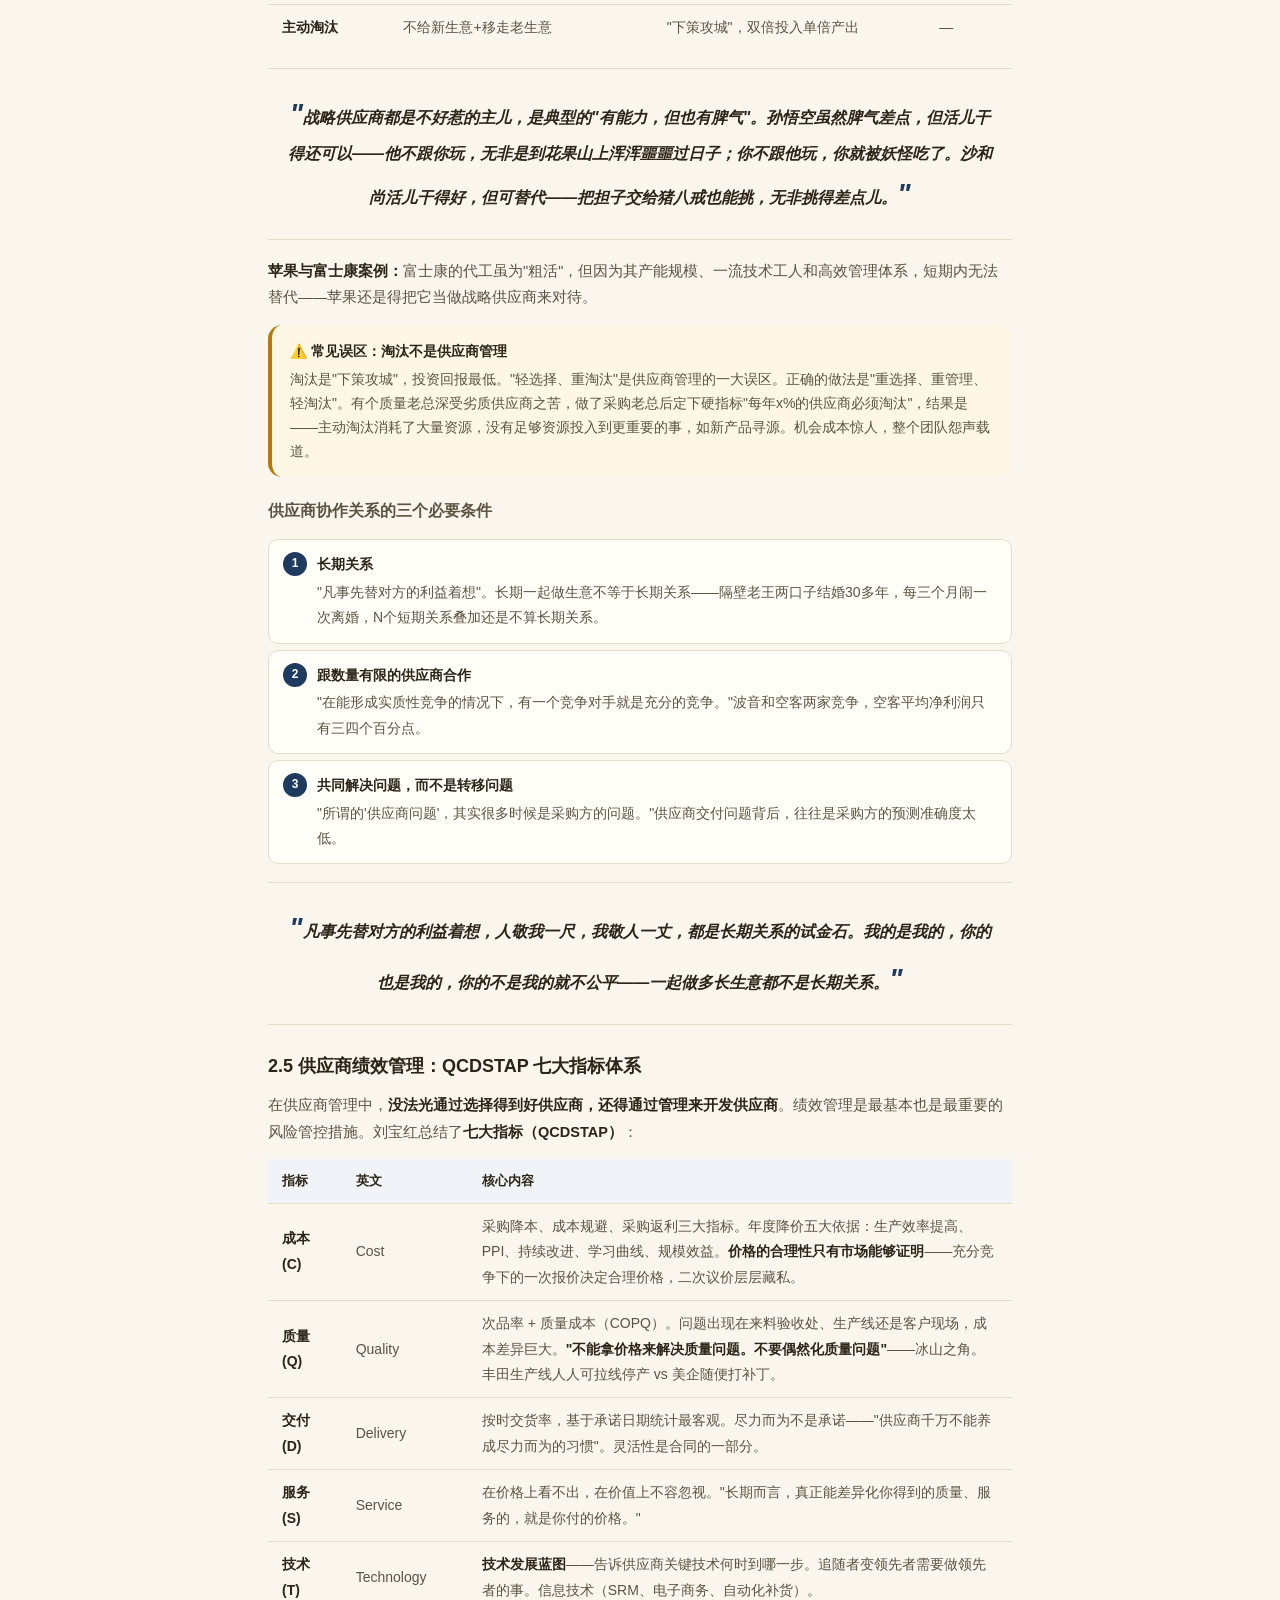
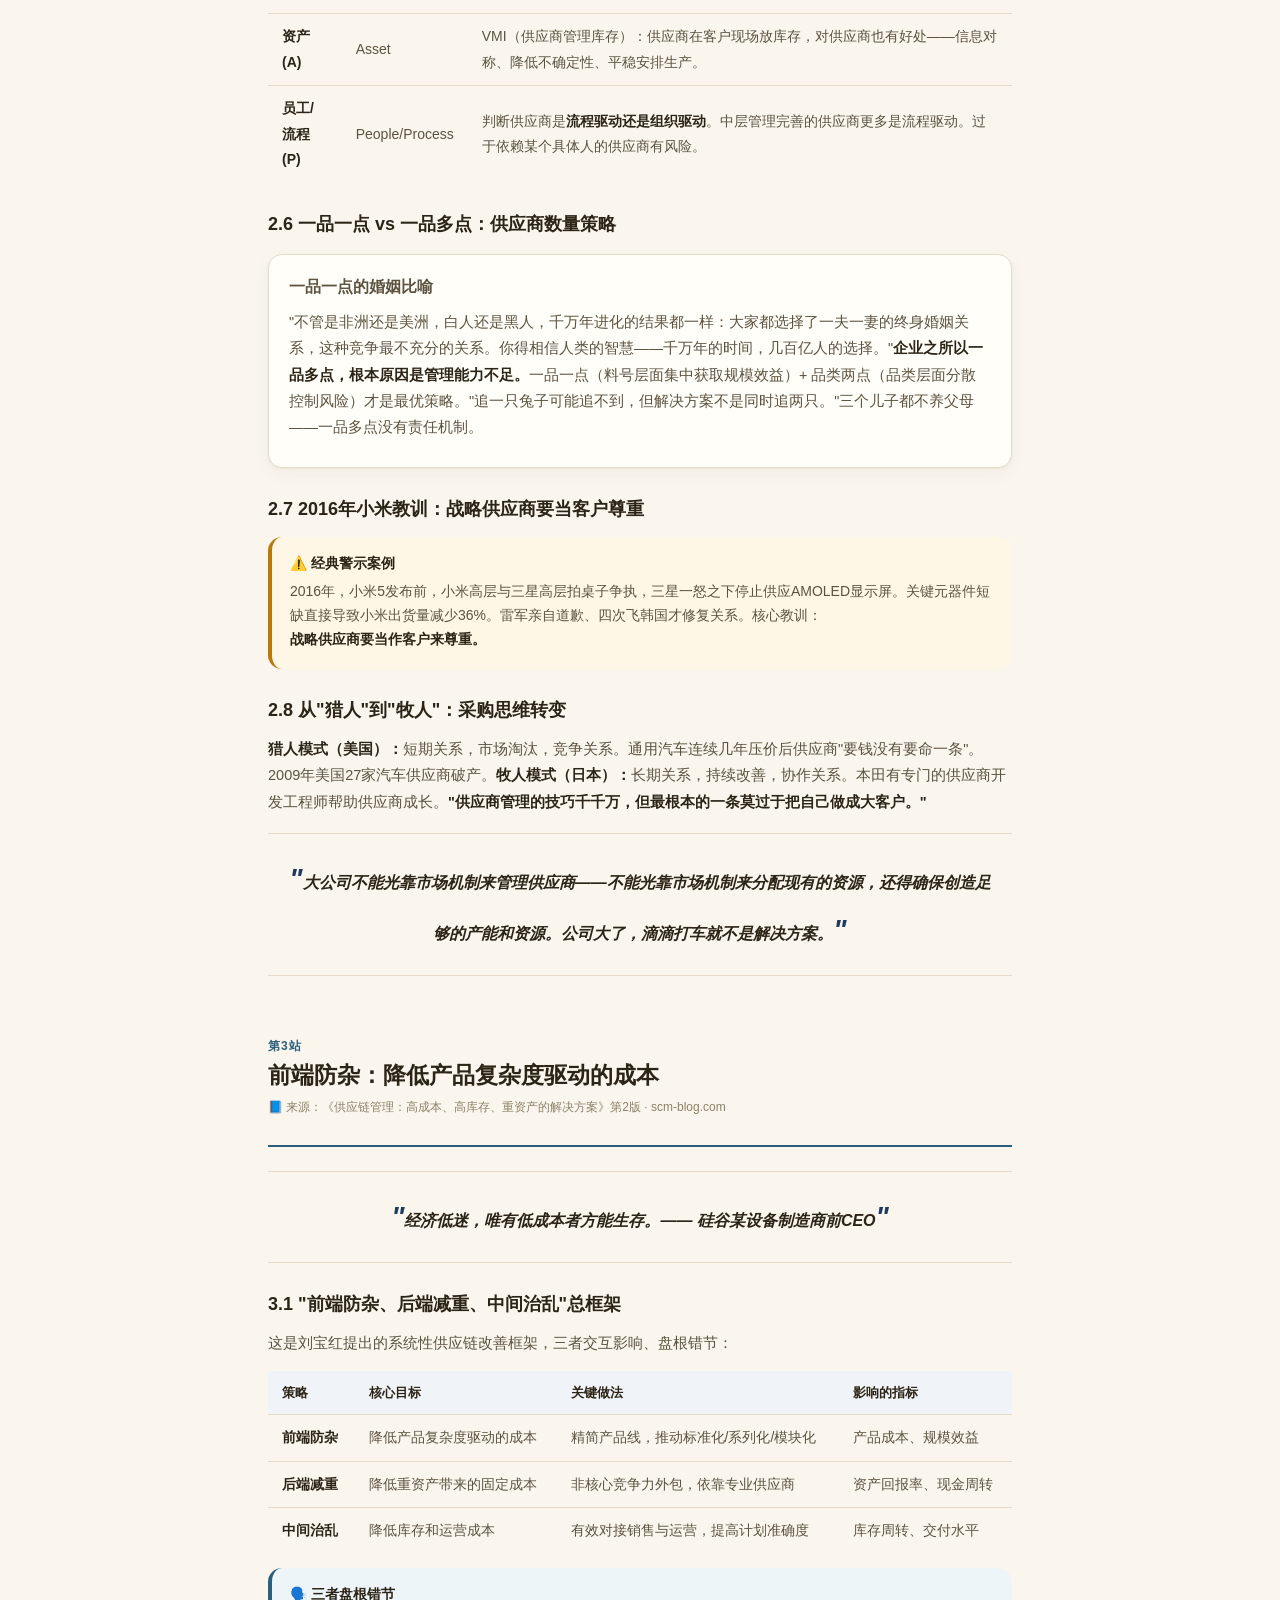
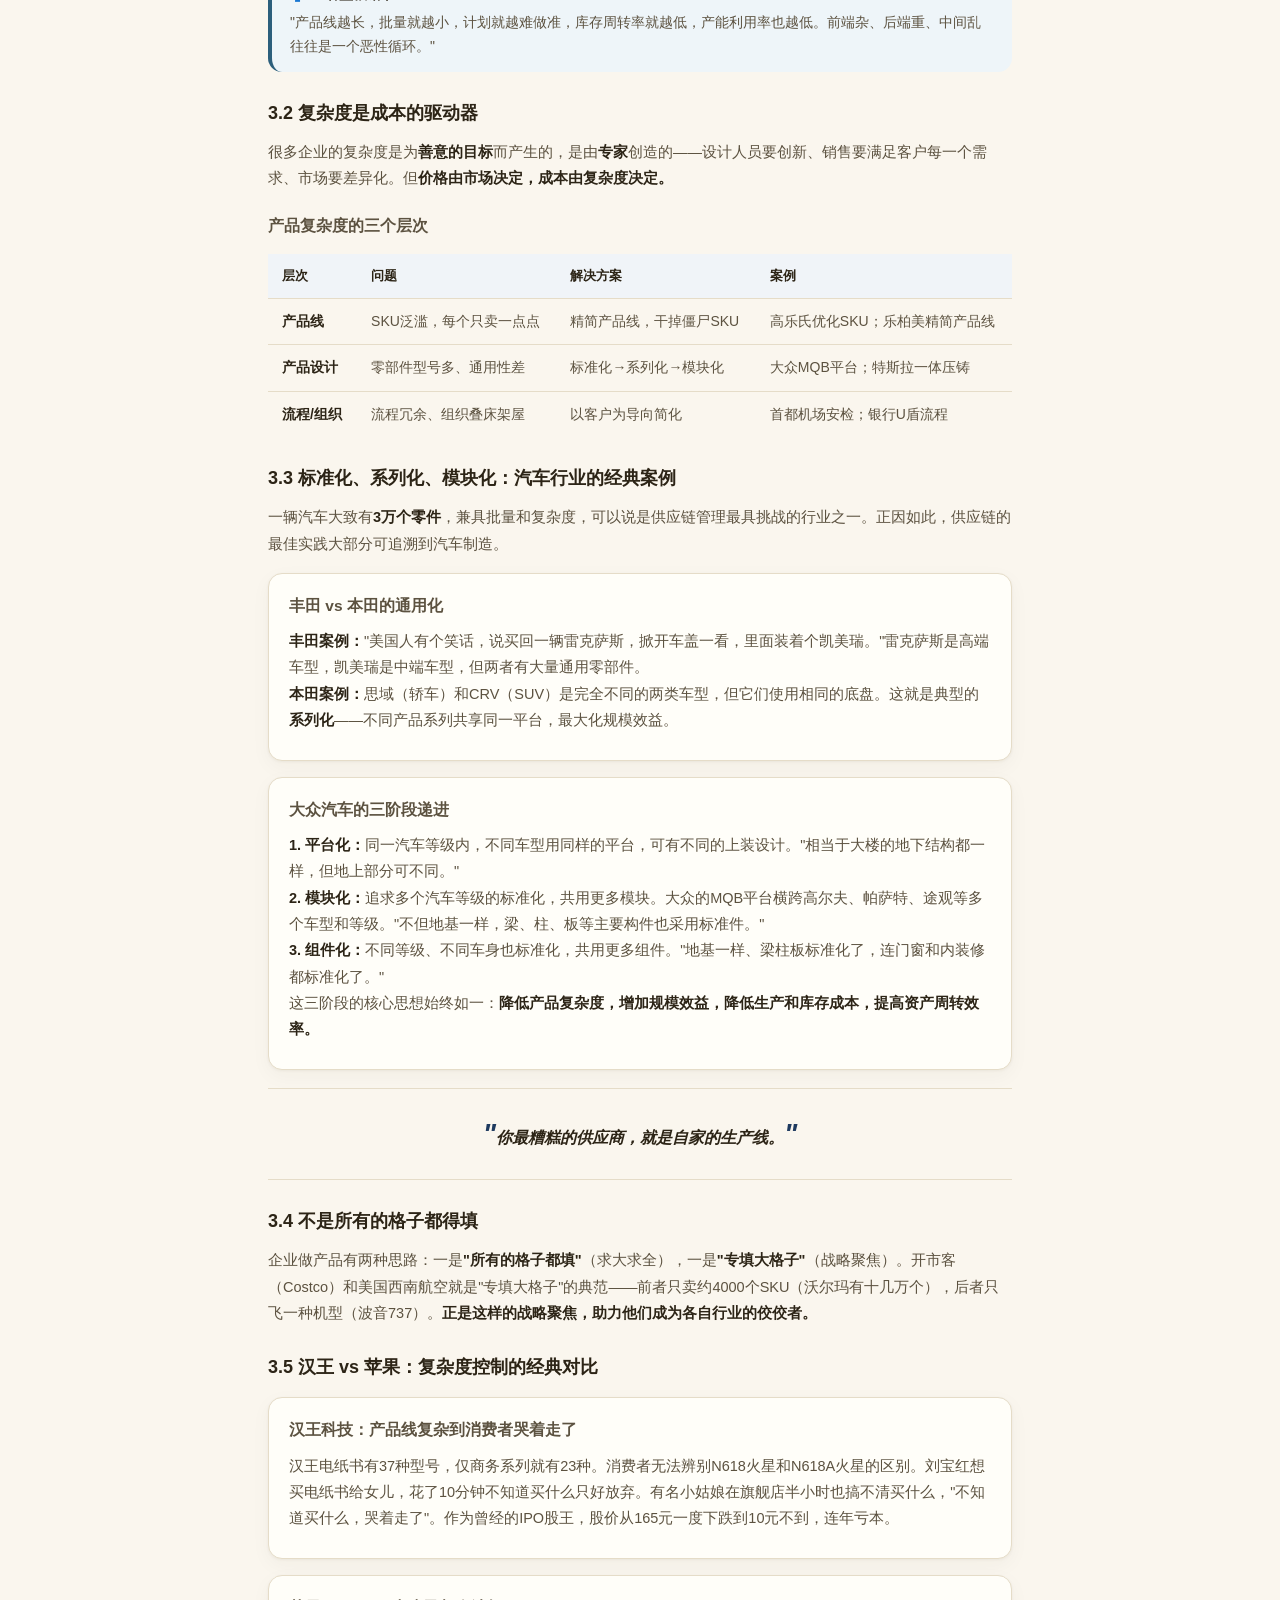
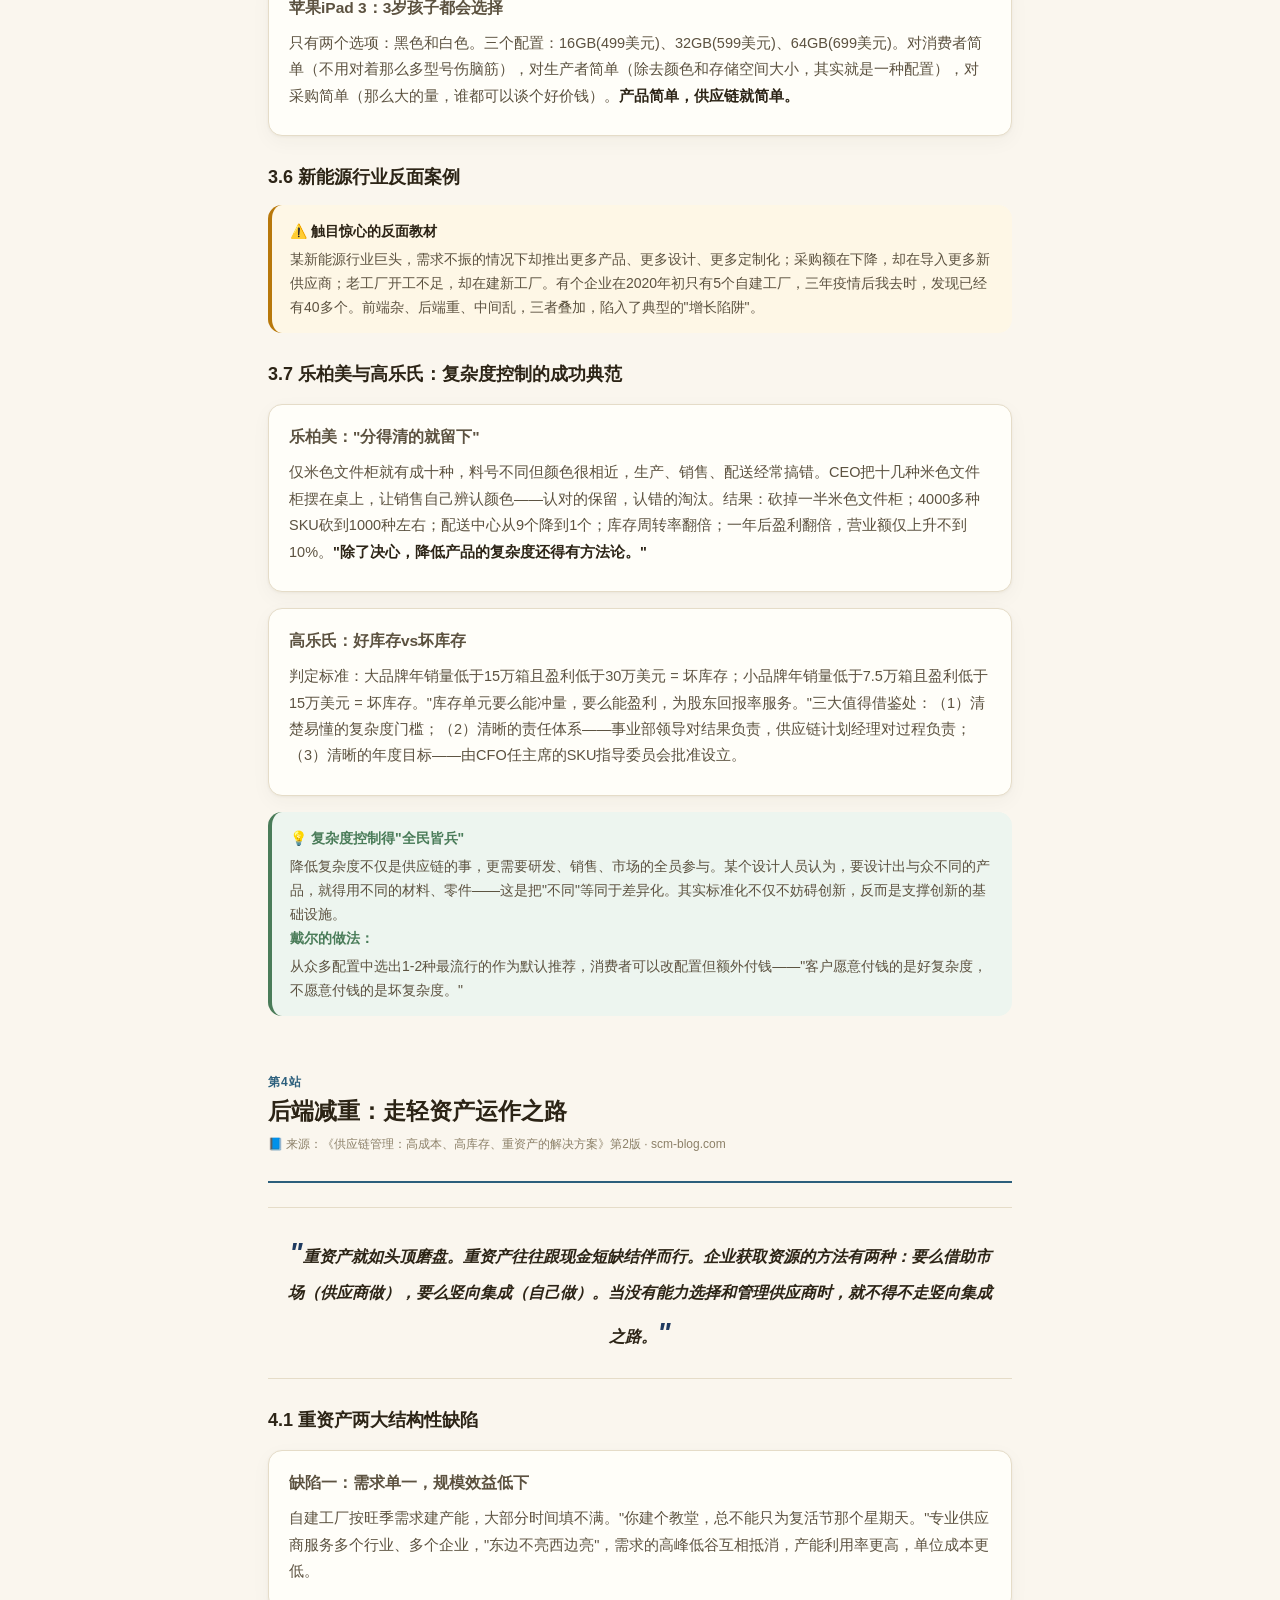
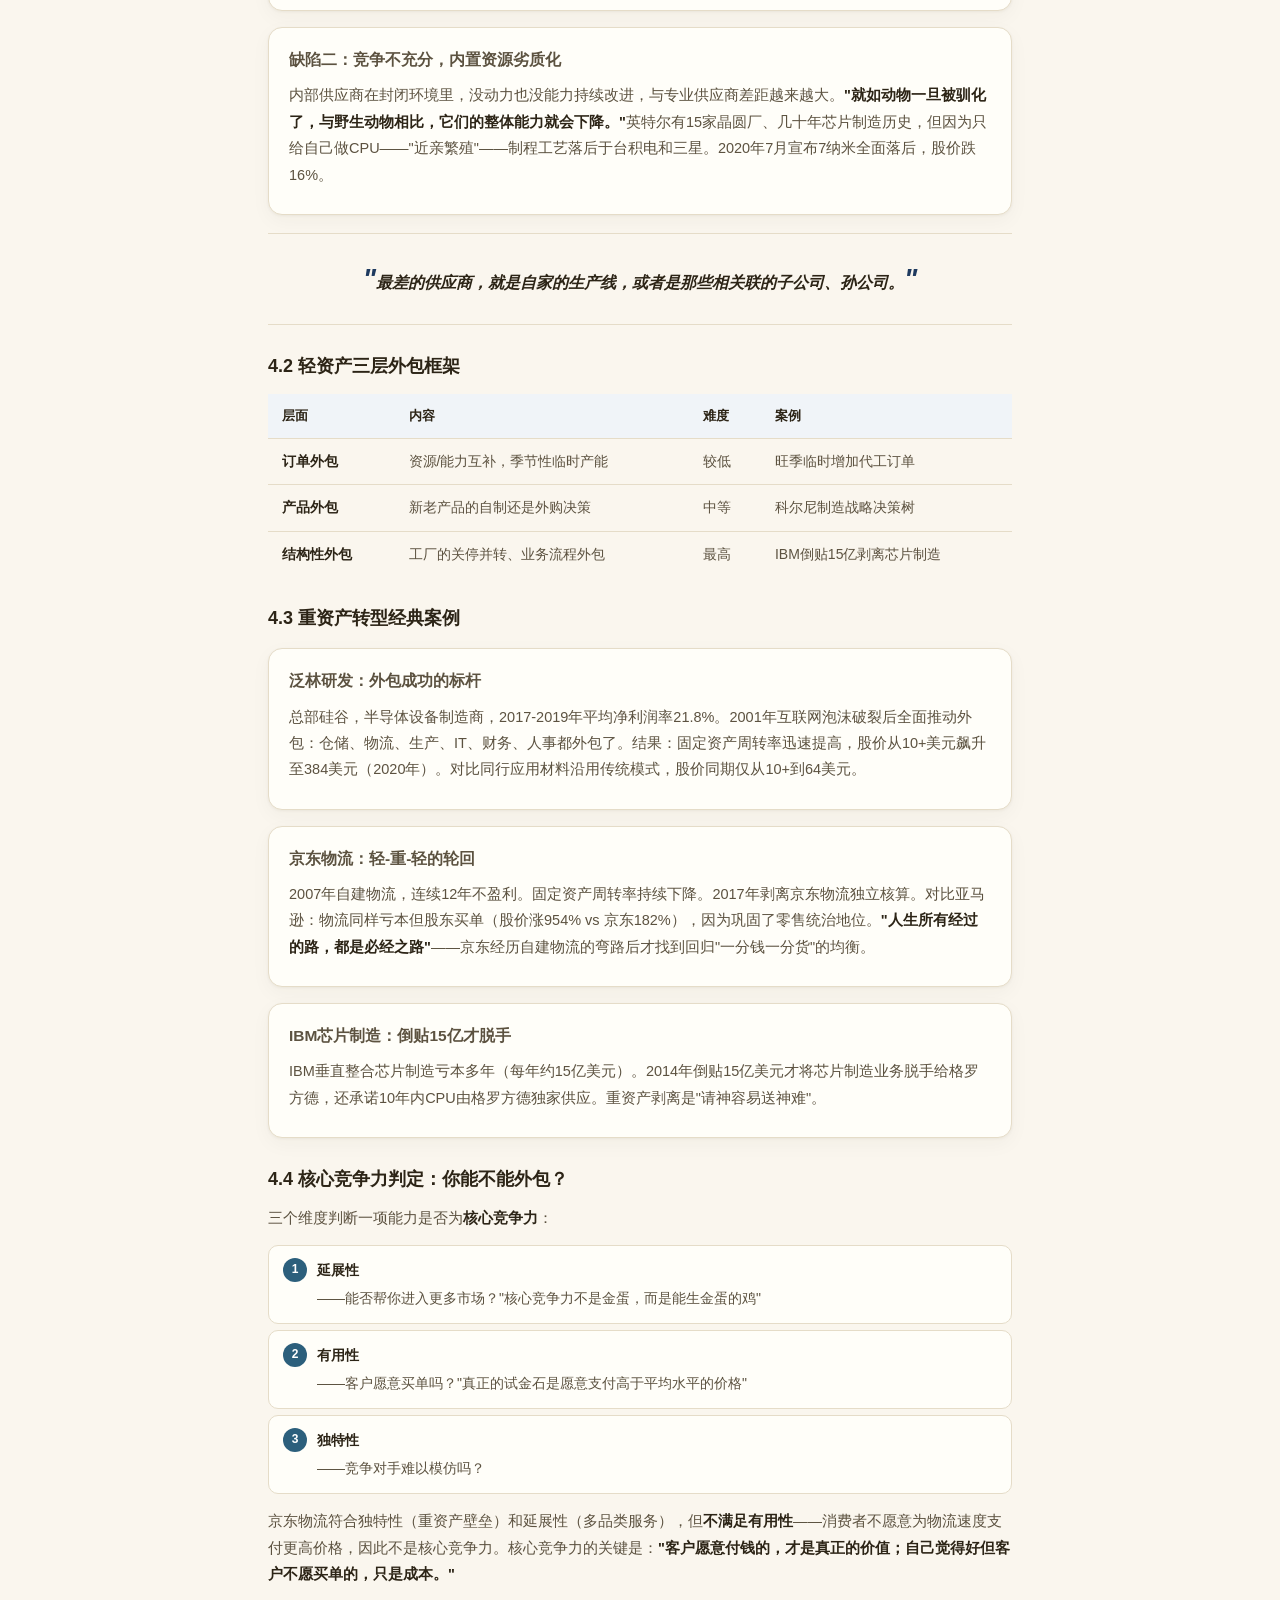
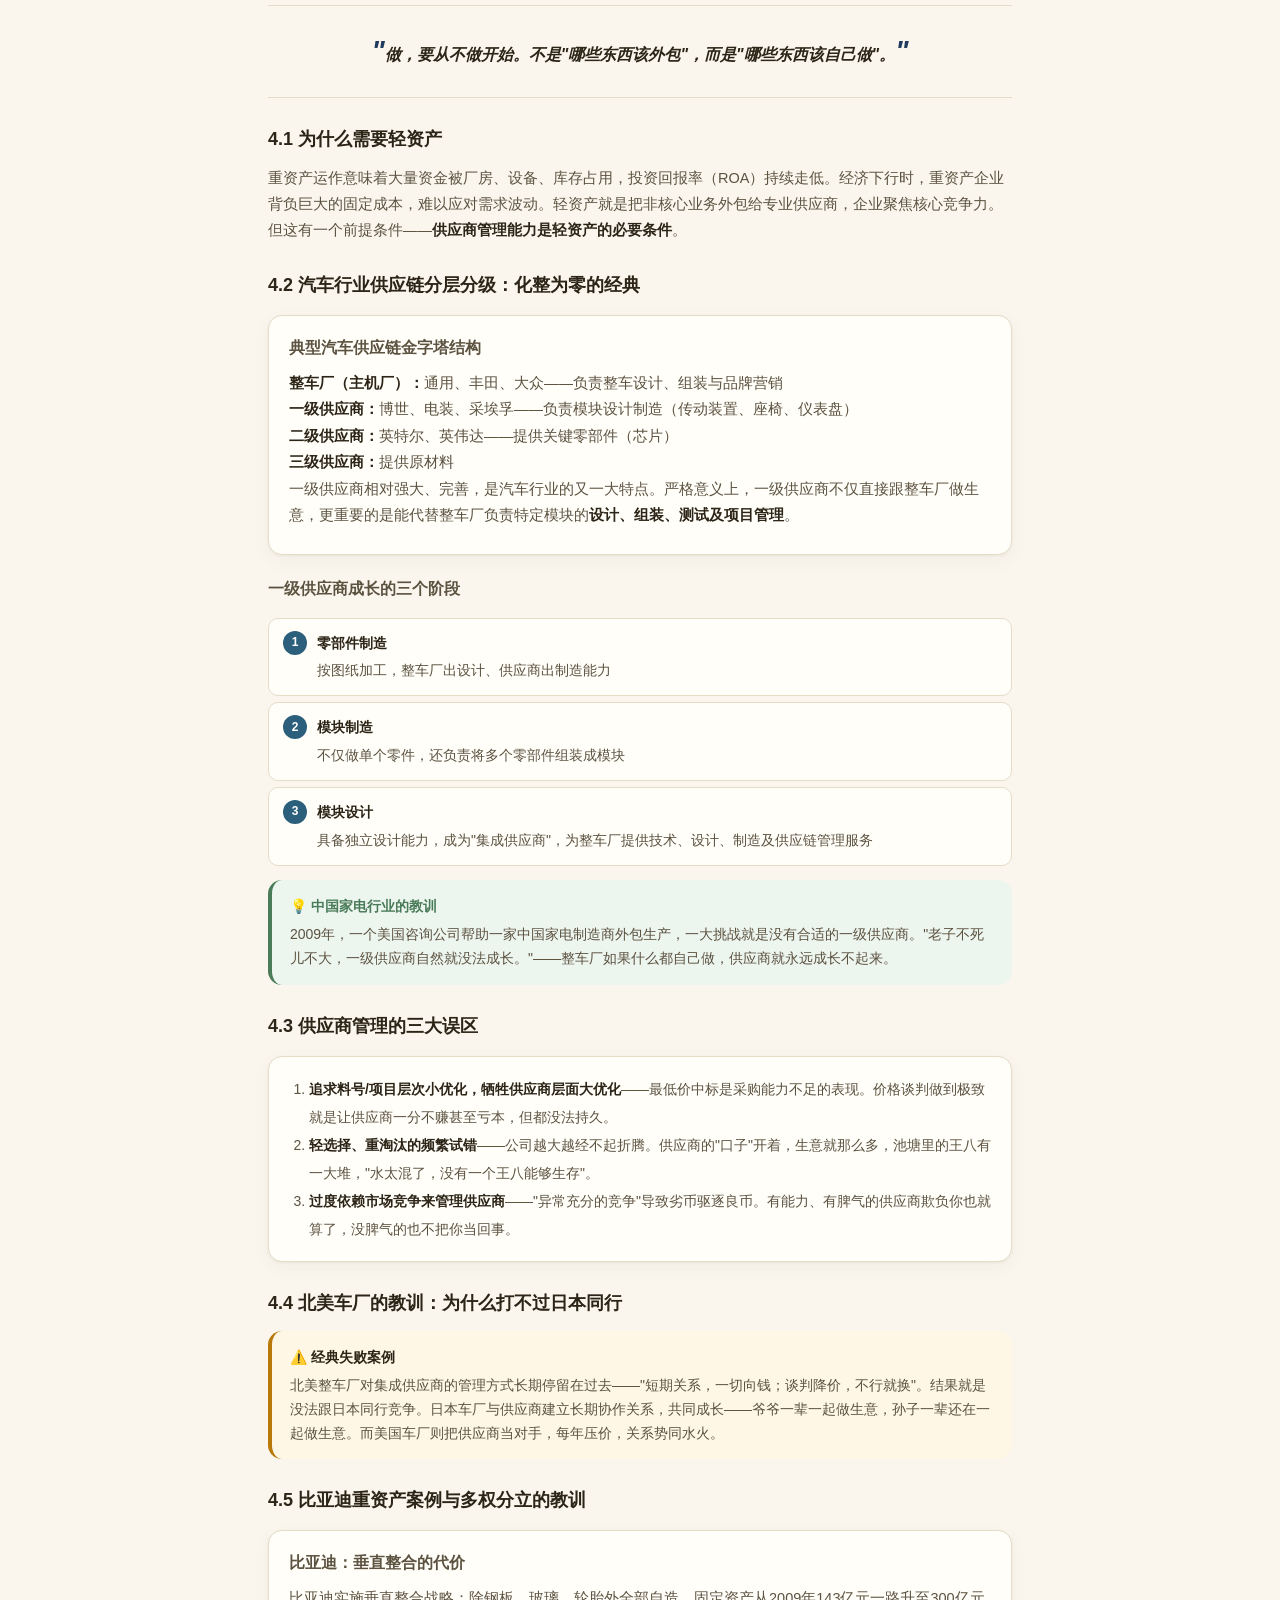
==== commit da6af8f0: "v3.2: 整合bk6《专家之路》— 职业发展三阶段、大公司vs小公司、职业认证、三语人才、十条职场建议" ====
--- a/index.html
+++ b/index.html
@@ -749,6 +749,12 @@
 <div class="card"><h4>官方渠道</h4><p>· <a href="https://scm-blog.com" target="_blank" style="color:var(--bk1)">供应链管理专栏 scm-blog.com</a> —— 数百篇原创文章，持续更新<br>· 微信公众号/小宇宙/B站/今日头条：供应链管理专栏<br>· 邮箱：bob.liu@scm-blog.com | 微信：13651271450</p></div>
 <div class="card"><h4>刘宝红著作（按推荐阅读顺序）</h4><ol style="padding-left:20px;font-size:14px;color:var(--ink-2);line-height:2"><li>《采购与供应链管理：一个实践者的角度》第4版（2024）— 入门首选</li><li>《供应链的三道防线》第2版（2022）— 深入计划与库存</li><li>《供应链管理：高成本、高库存、重资产的解决方案》第2版（2023）— 战略视角</li><li>《需求预测和库存计划：一个实践者的角度》— 技术深化</li><li>《供应链管理：实践者的专家之路》— 职业成长</li></ol></div>
 <div class="card"><h4>培训课程</h4><p>刘宝红围绕畅销书推出系列培训，已累计举办<strong>600+期</strong>。核心课程包括《采购与供应链管理：一个实践者的角度》（2天）、《供应链的三道防线》（3天）。已服务华为、大疆、联想、比亚迪、上汽大众、广汽丰田、腾讯、字节、京东、小米等一百多家行业龙头企业。联系：吴珍桢 17727959069（微信同）。</p></div>
+
+<h3>👤 供应链人的职业成长（选自《实践者的专家之路》）</h3>
+<div class="card"><h4>职业发展三阶段</h4><p>初入职场：新手，聚焦"如何解决"具体问题。要找到高于平均水平的公司，跟随高于平均水平的人，力争高起点进入快车道。多干、多听、多问——<strong>"任何经验都是宝贵的。所有的点，最后都能连成线。"</strong><br>工作八到十年后：成为工匠，强于应对"如何解决"，但弱于应对"不愿解决"的问题，陷入迷茫。<br>专家阶段：实现<strong>范式转移</strong>——既知道"怎么解决"，也能够解决"不愿解决"的问题，如鱼得水。</p></div>
+<div class="card"><h4>大公司 vs 小公司的选择</h4><p><strong>大公司：流程驱动人员</strong>——建制完整，新手能受系统培训。但速度慢，不利于创新。<strong>小公司：人员驱动流程</strong>——没体系是短板，但灵活度高。"在中小企业，供应链的核心业务往往由老板或几个关键人把控"——能学到全面但不够系统。<strong>最佳路径：</strong>先在大公司建立系统思维和专业规范，再去小公司发挥。<strong>行业老大的诅咒：</strong>在最好的公司待久了，容易把平台的成功当成自己的能力——"我，不是我们。"</p></div>
+<div class="card"><h4>职业认证参考</h4><p><strong>采购方向：</strong>C.P.M.（注册采购经理）/ CPSM（供应管理专业人士认证）——美国供应管理协会（ISM）<br><strong>运营方向：</strong>CPIM（生产与库存管理认证）/ CSCP（供应链专业人士认证）——美国运营管理协会（APICS）<br><strong>核心建议：</strong>"学历替代不了经历，经历也替代不了学历。"认证的价值在于系统学习，不在于证书本身。"读原著，读透那几个没法回避的人。"<br><strong>"三语人才"：</strong>既要懂供应链专业语言，又要懂业务语言（销售/研发/财务），还要懂数据语言。</p></div>
+<div class="quote tip"><strong>💡 给职场新人的十条建议</strong>1. 做好自己，善待他人——"你是你自己最好的广告"<br>2. 日有所知，日有所进<br>3. 宁做钝才，不做歪才——不急功近利<br>4. 耐得住寂寞——22岁的时候，大家起点差不多，差异来自持续积累<br>5. 追求卓越，拒绝做差不多先生——日本同事的沮丧："差得多"遇上"差不多"<br>6. 精心挑选你的"敌人"——对标优秀的人<br>7. 不从众，自己做自己的参照系<br>8. 今天的危机是明天的笑话<br>9. 不要被成功绑架——"想逃避，创业不是归宿"<br>10. 对贡献有激情，对回报有信心</div>
 </section>
 
 <footer class="footer">
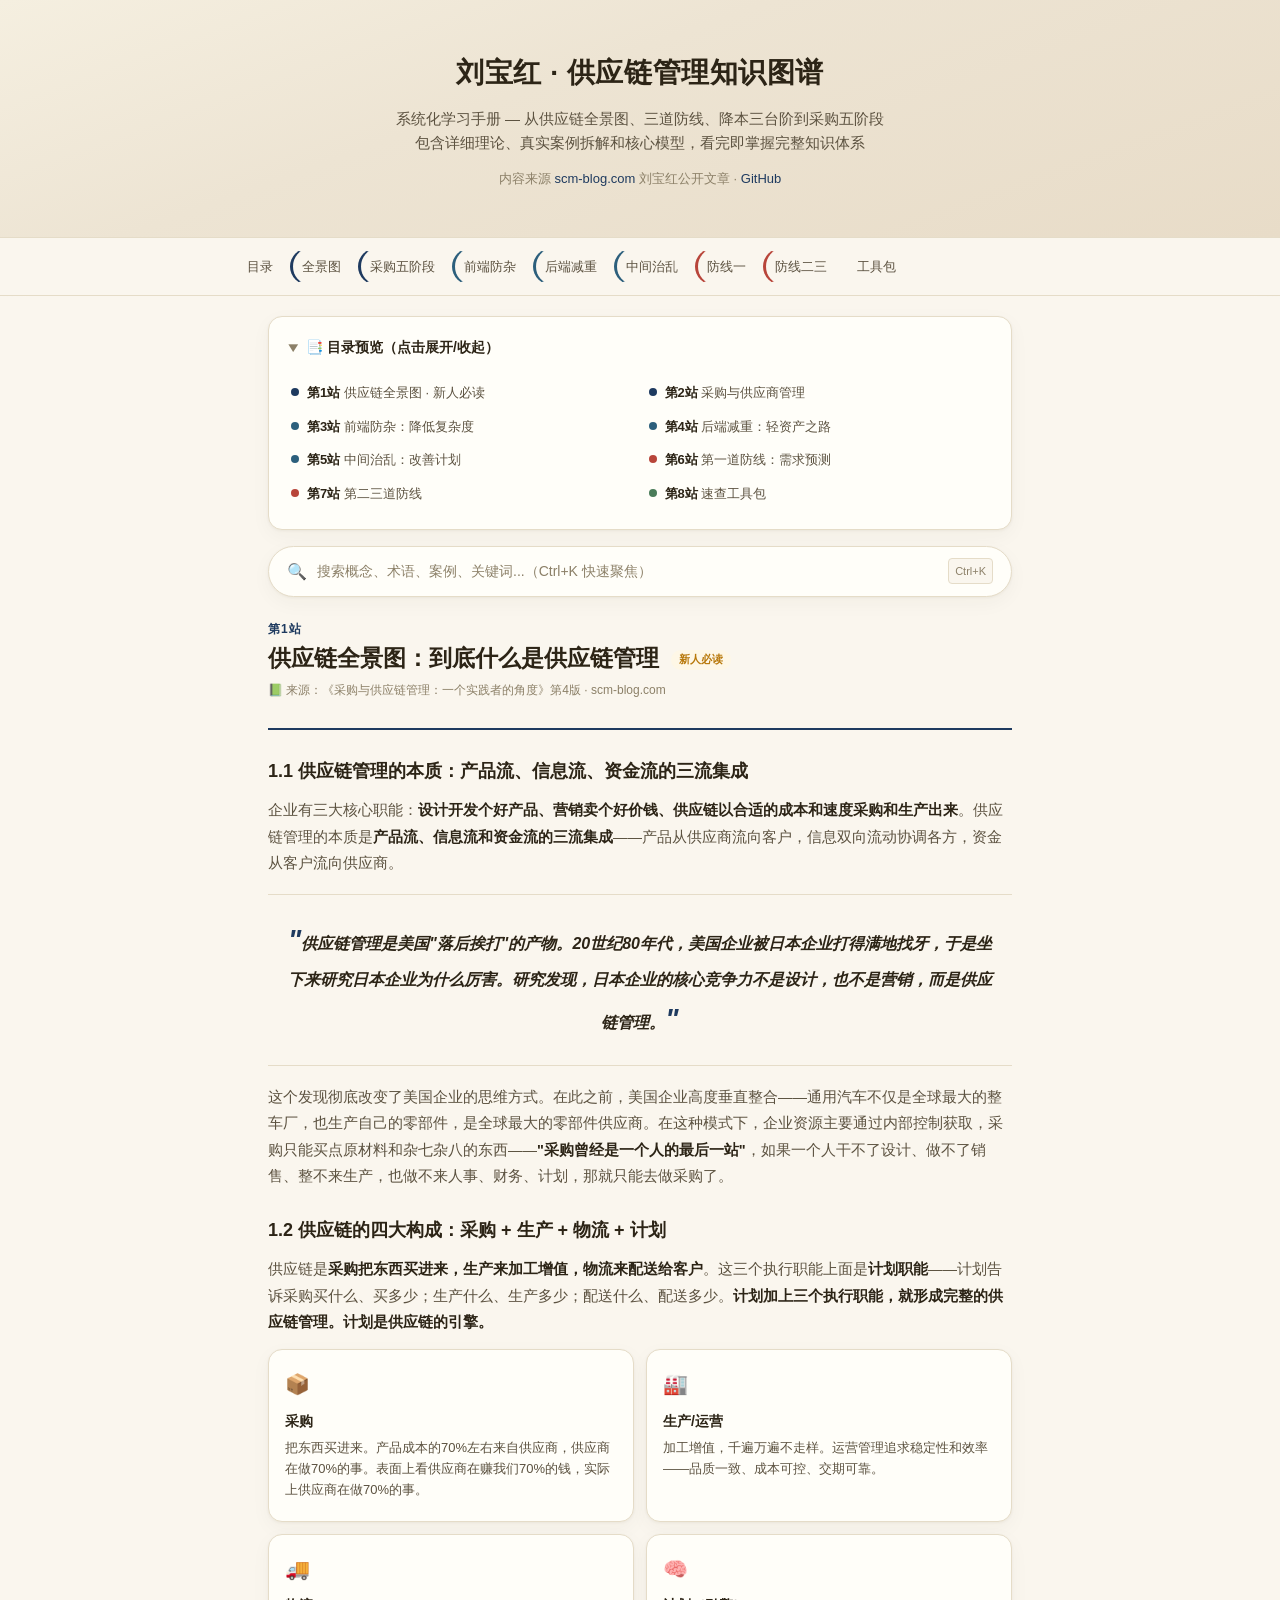
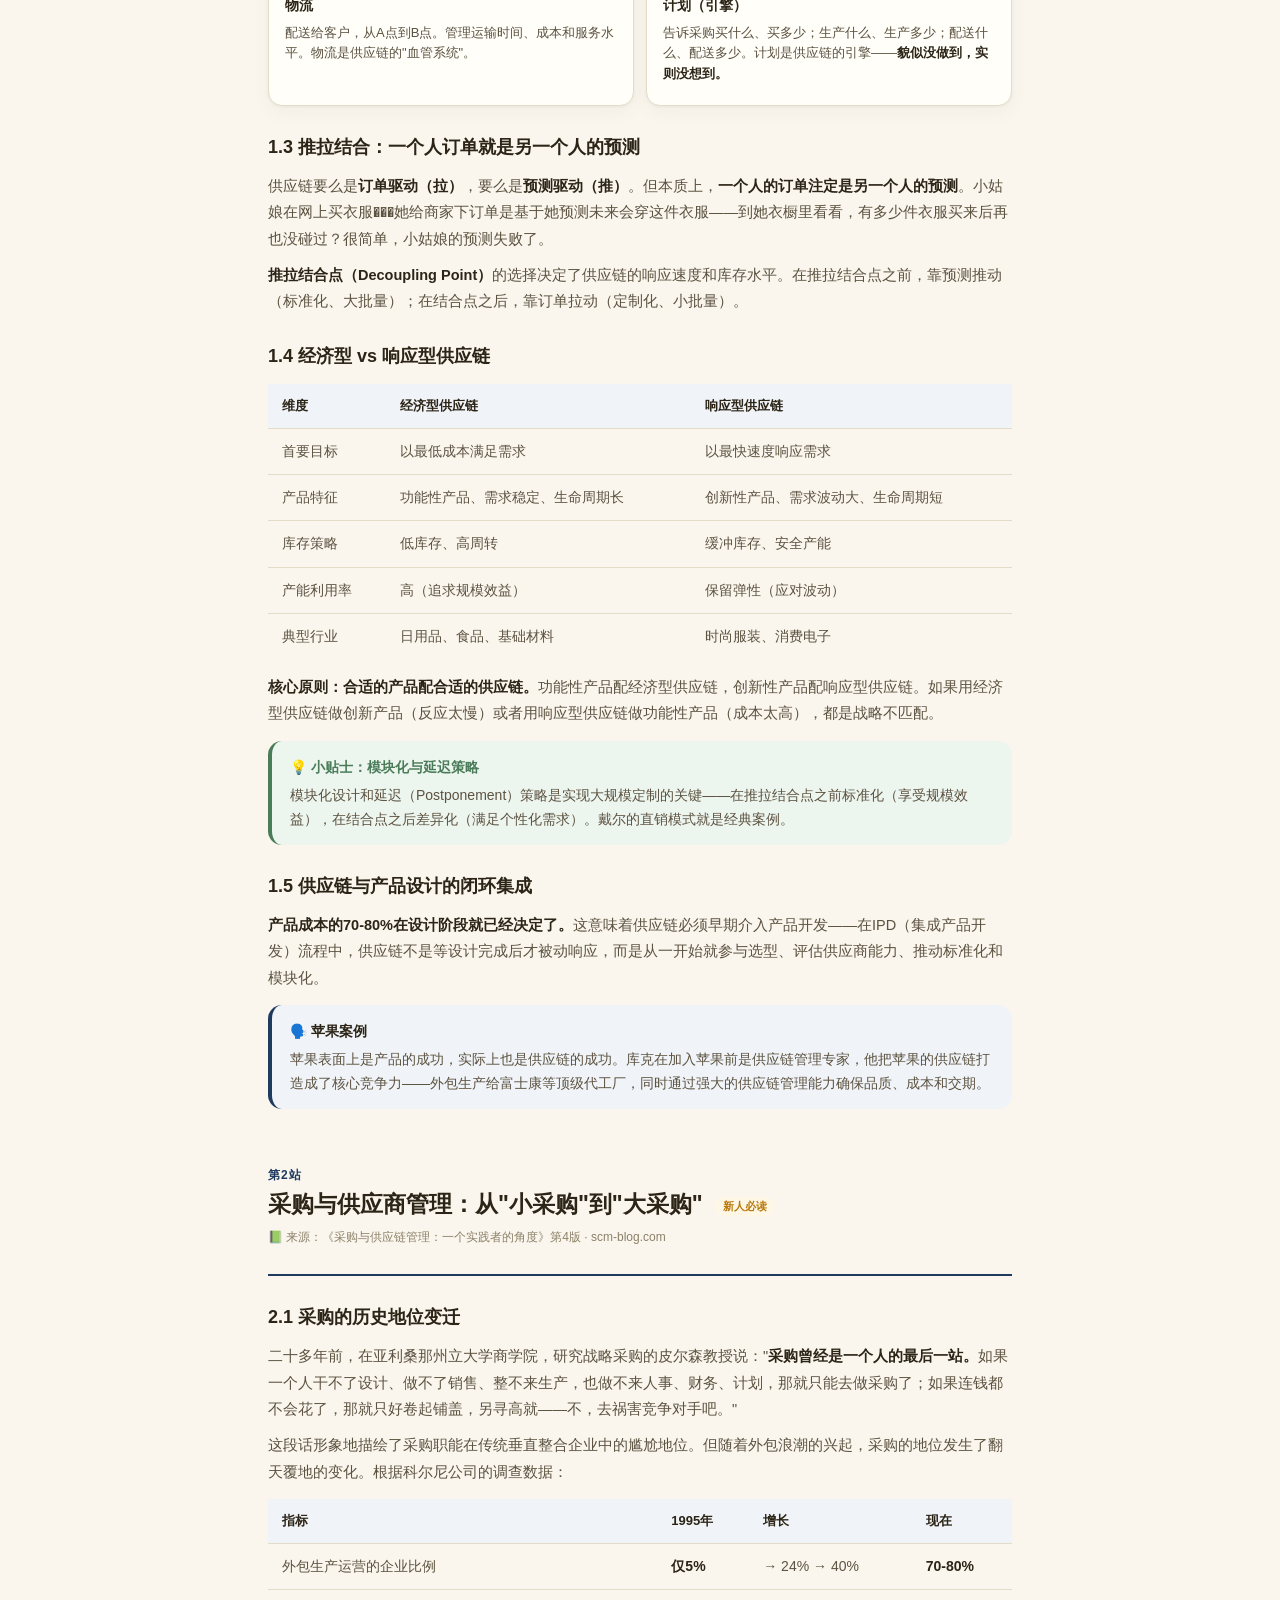
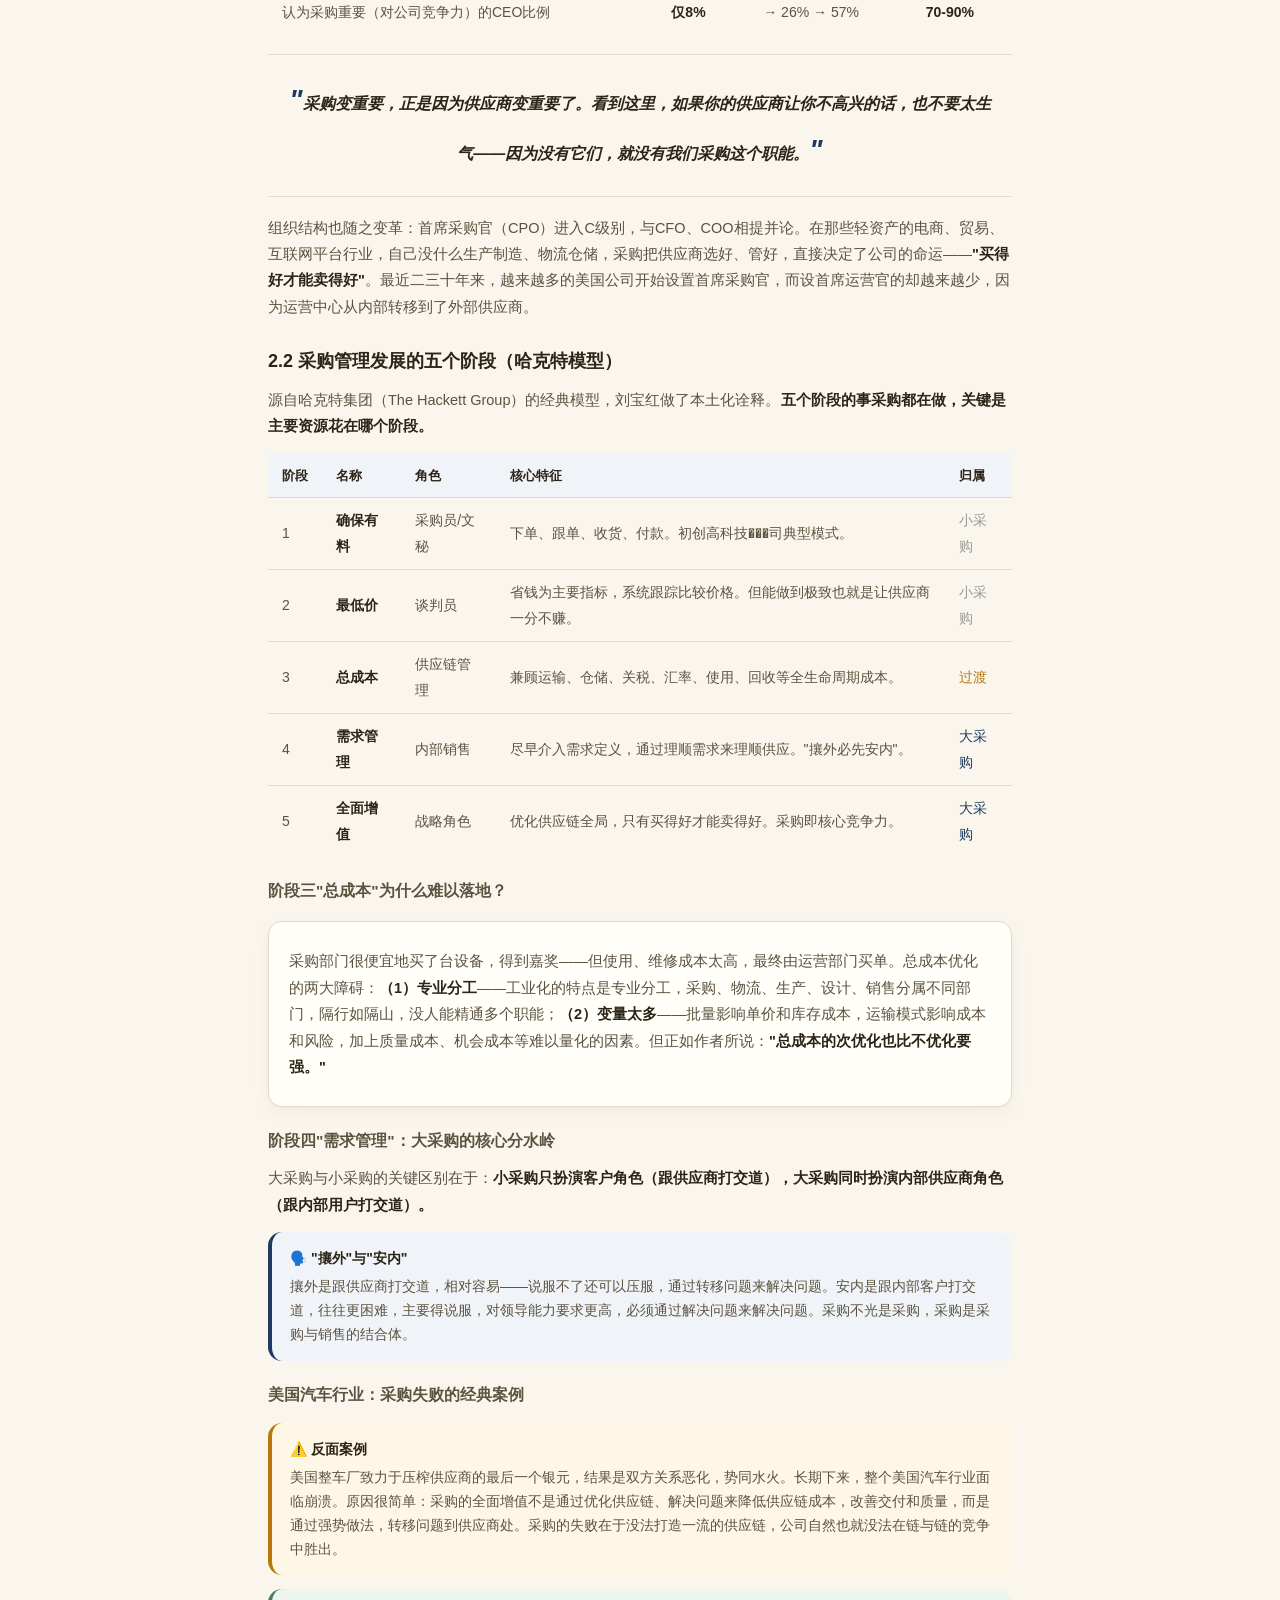
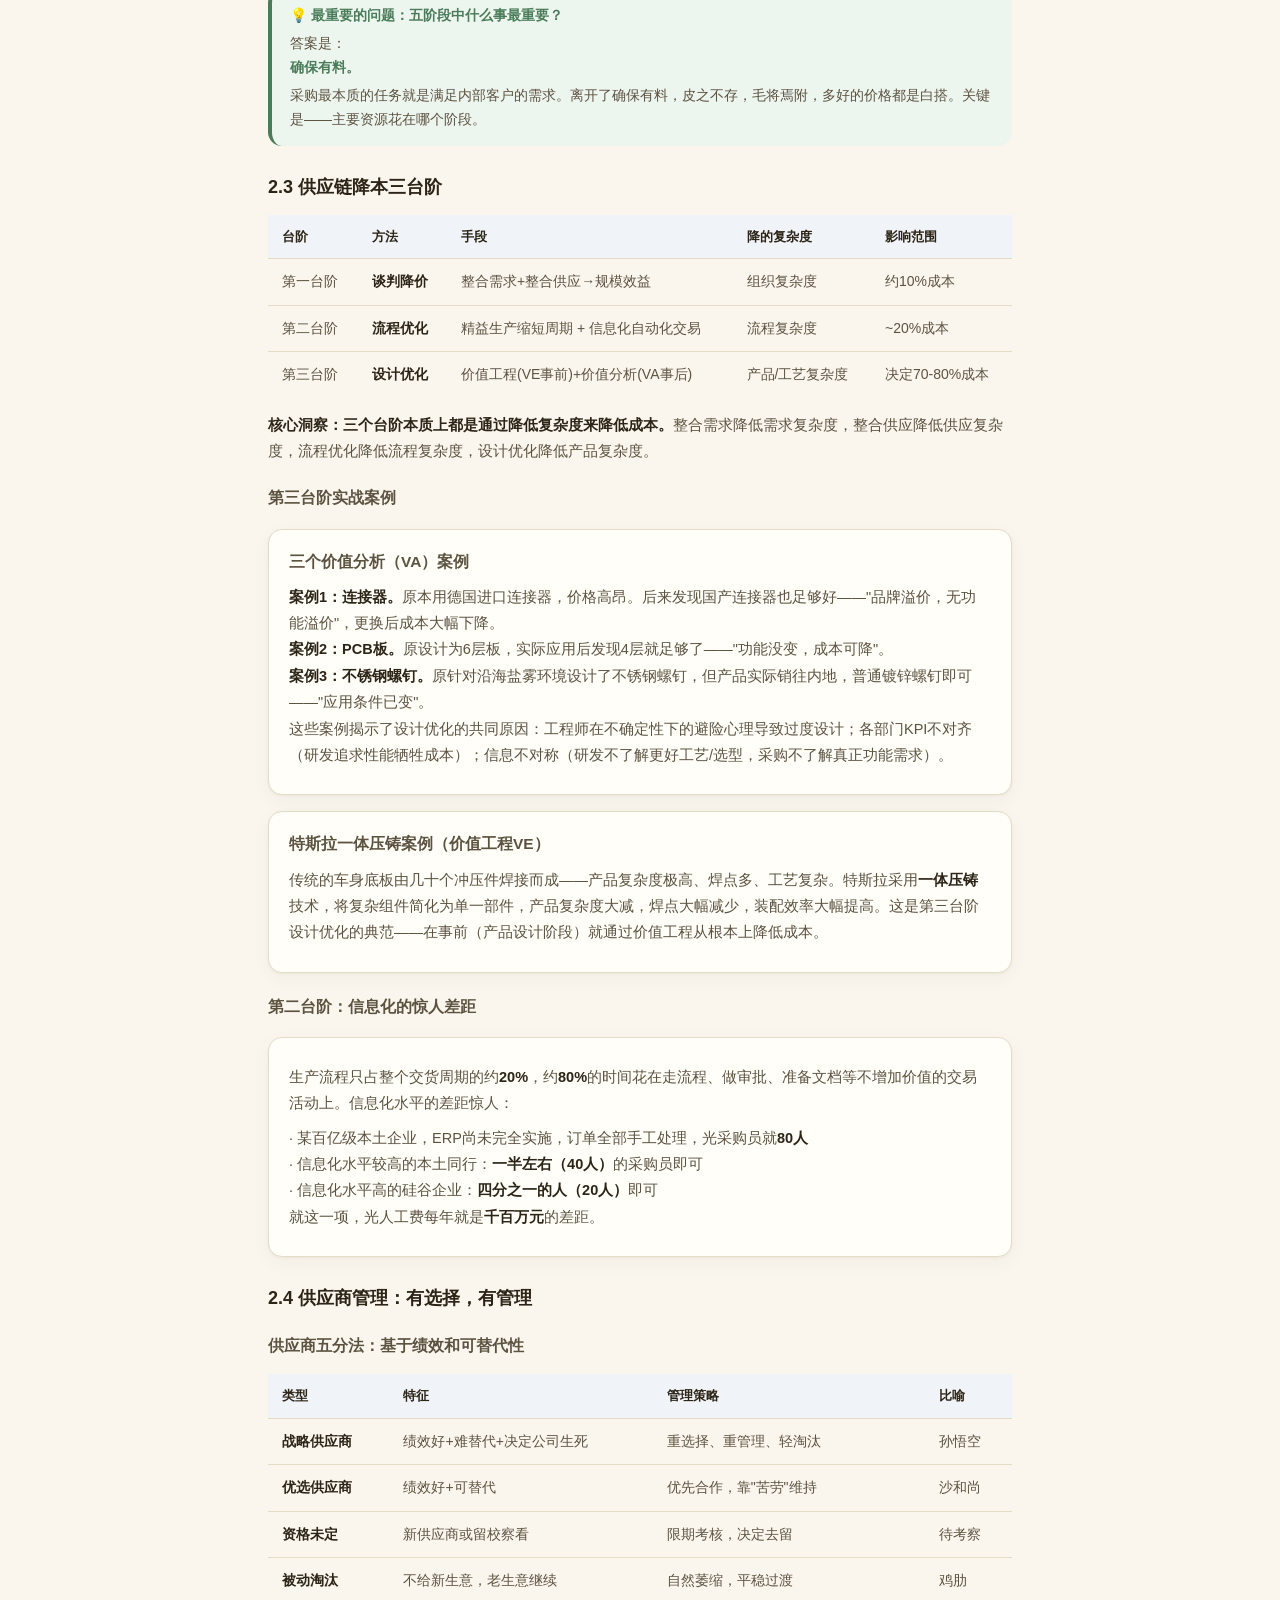
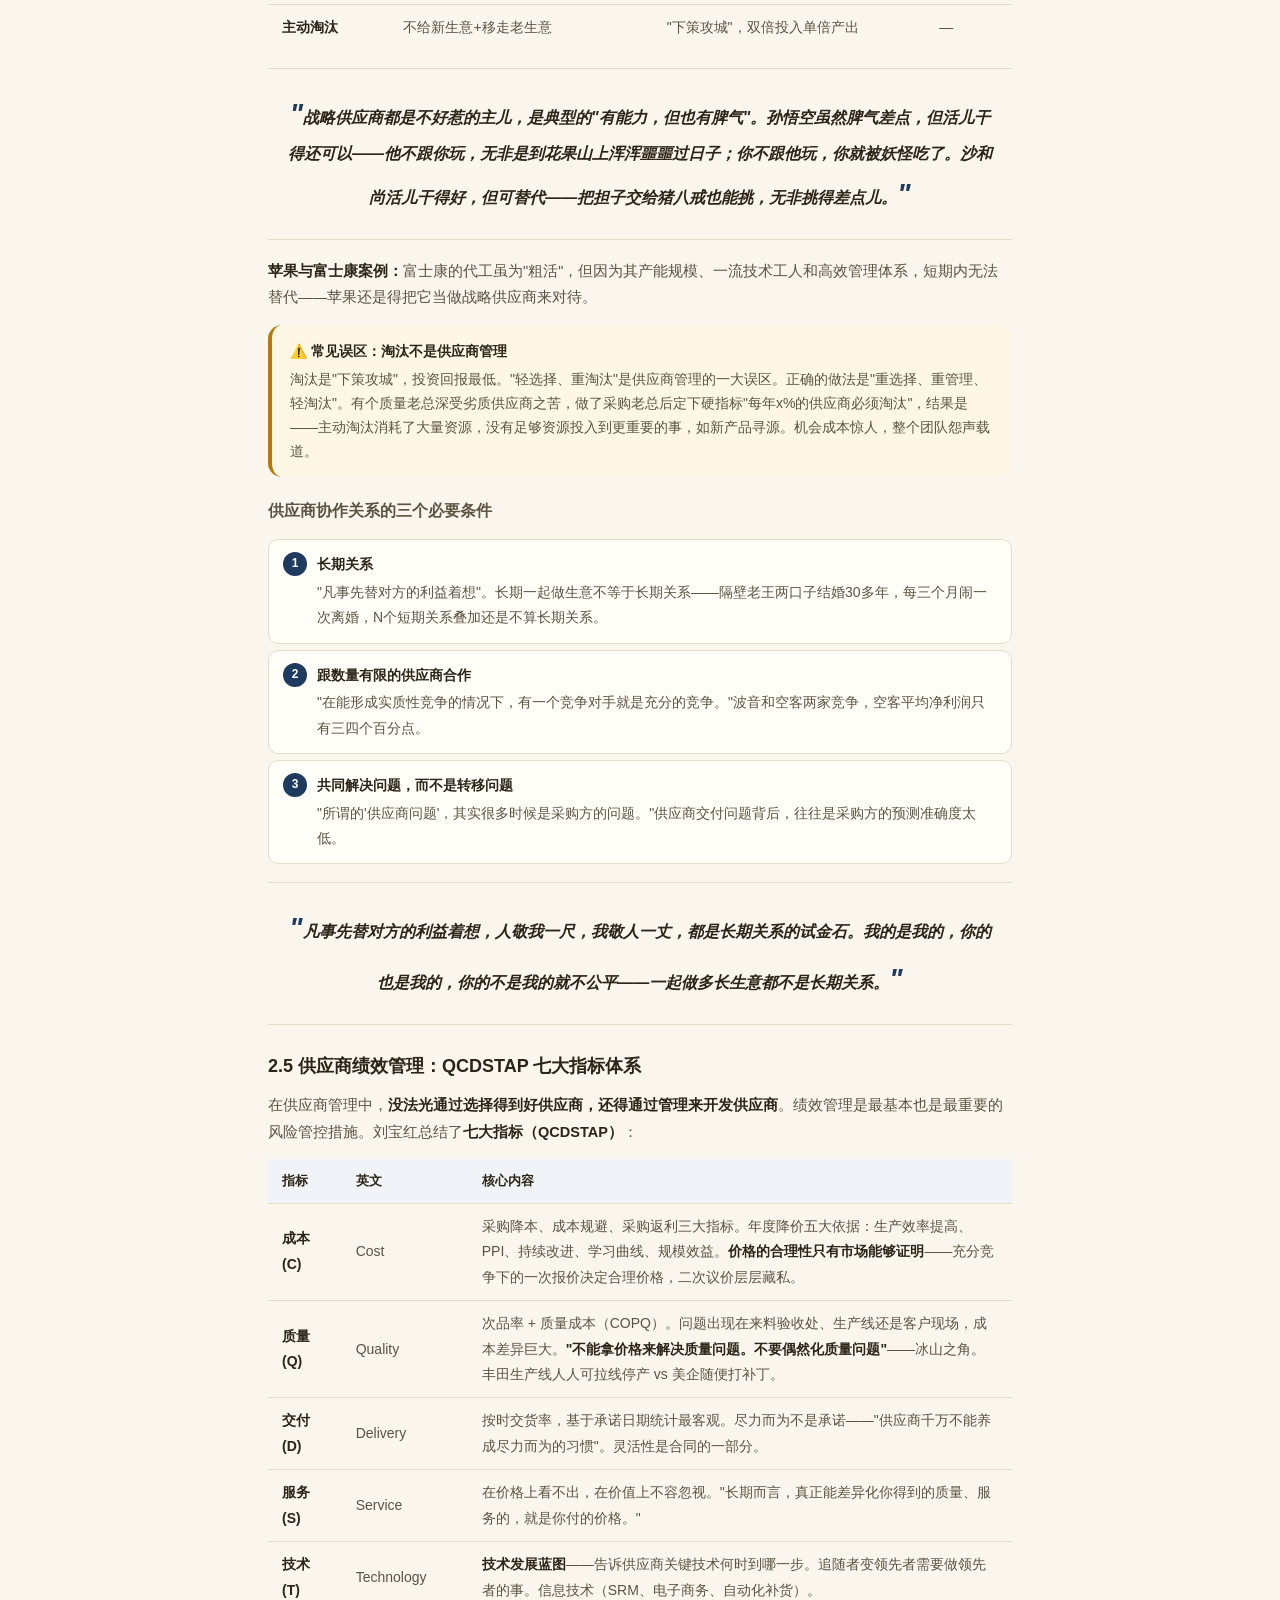
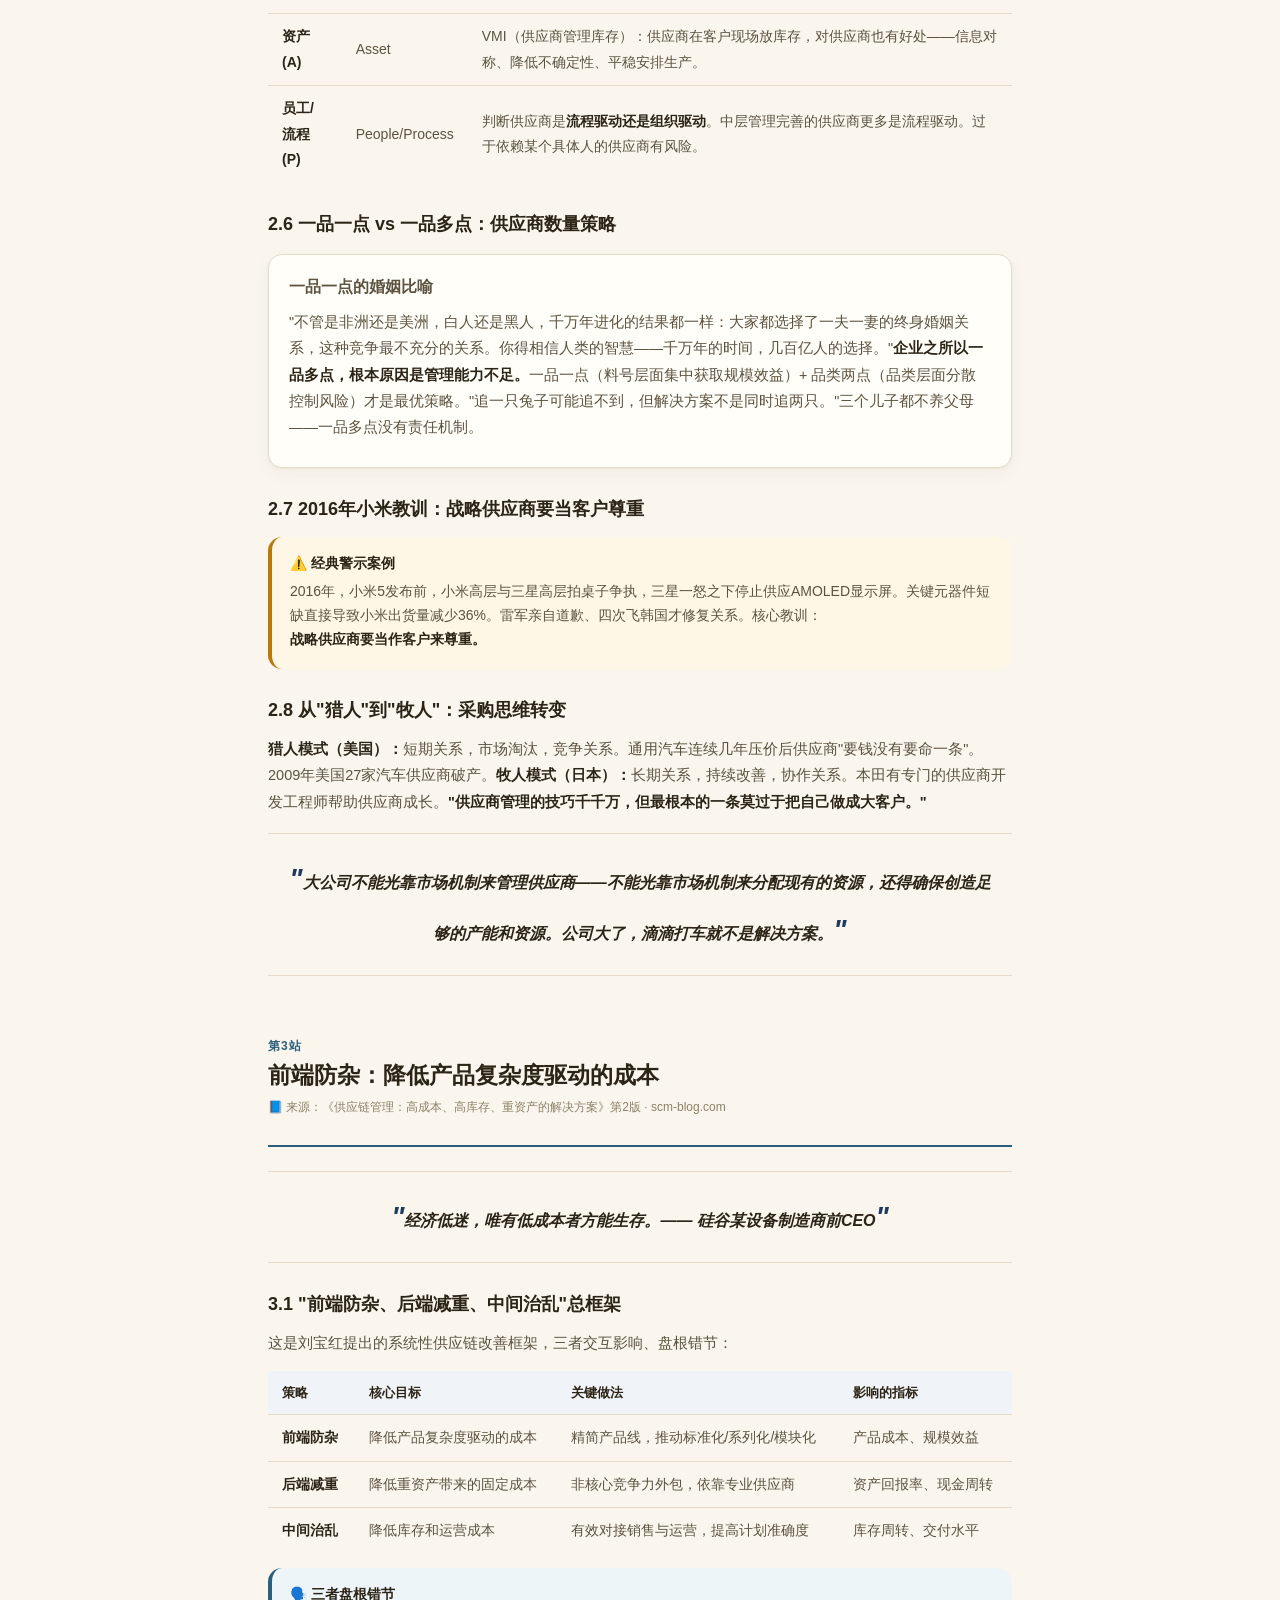
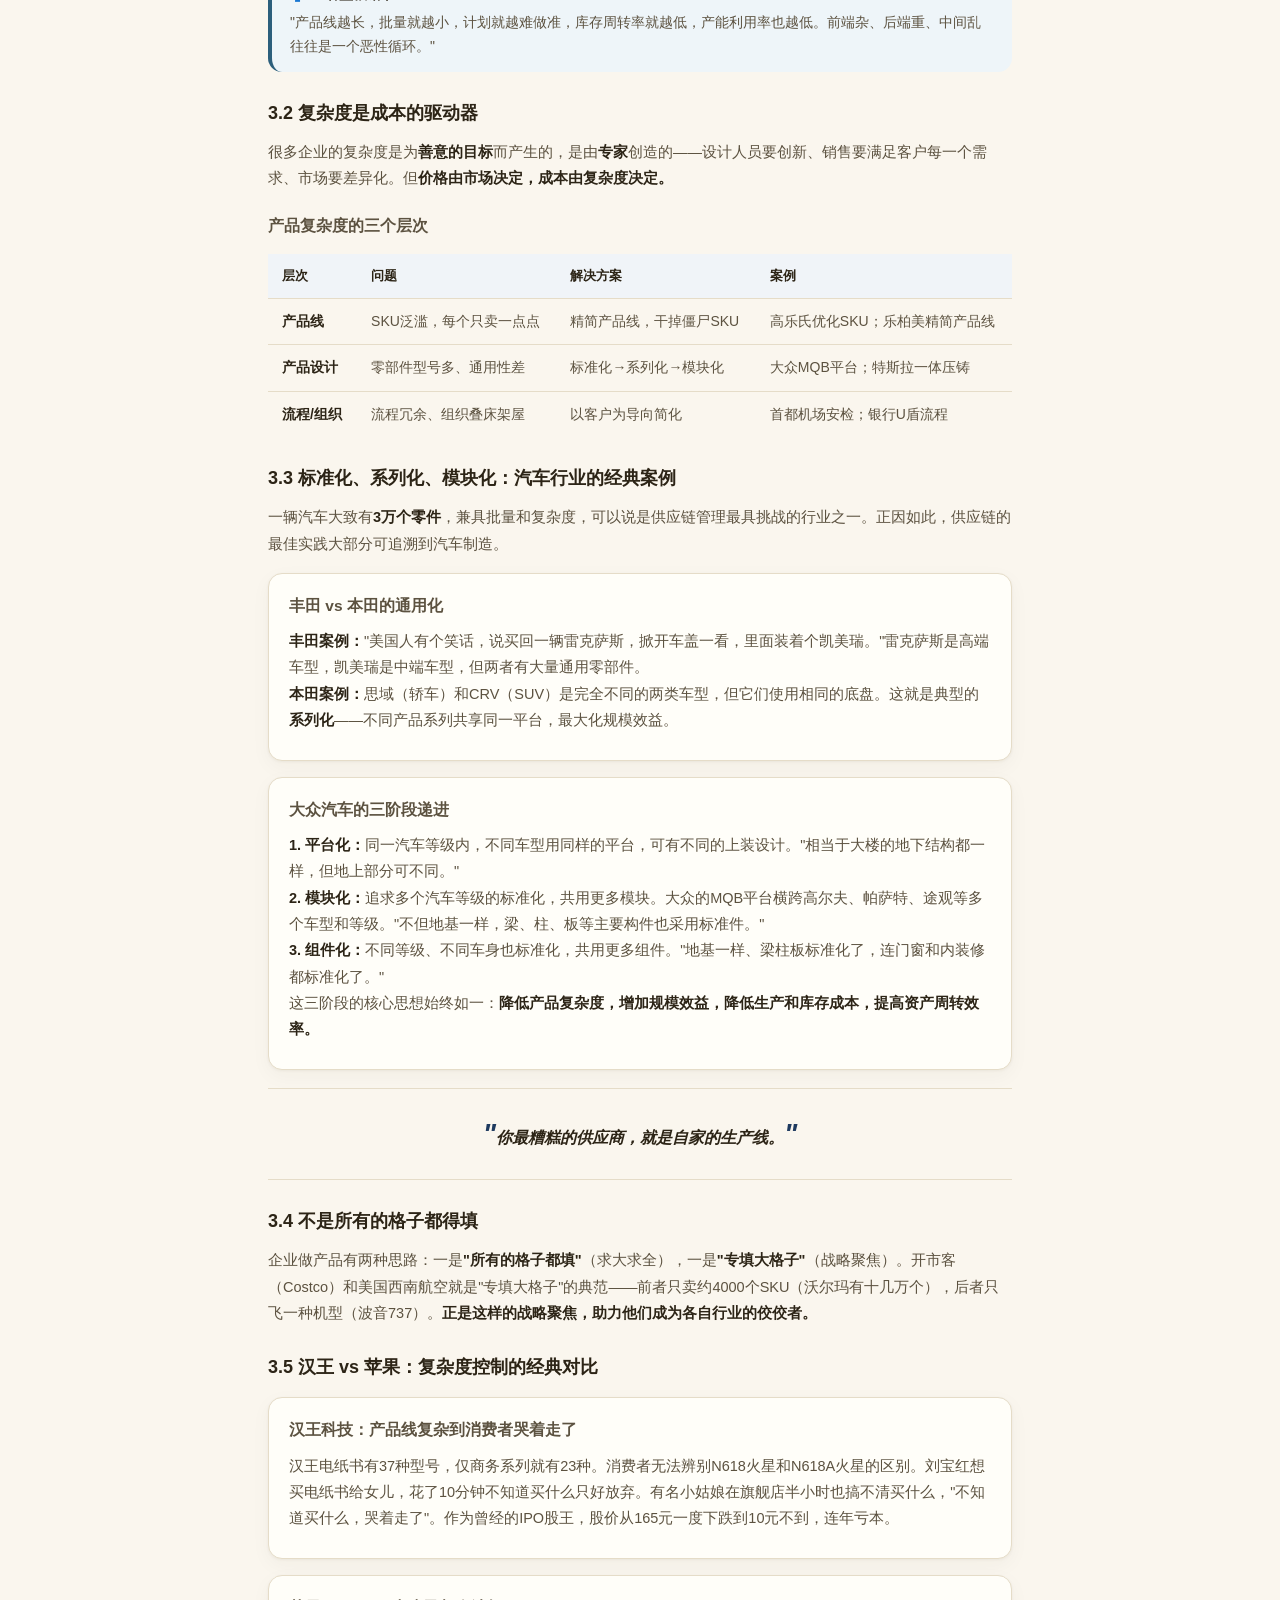
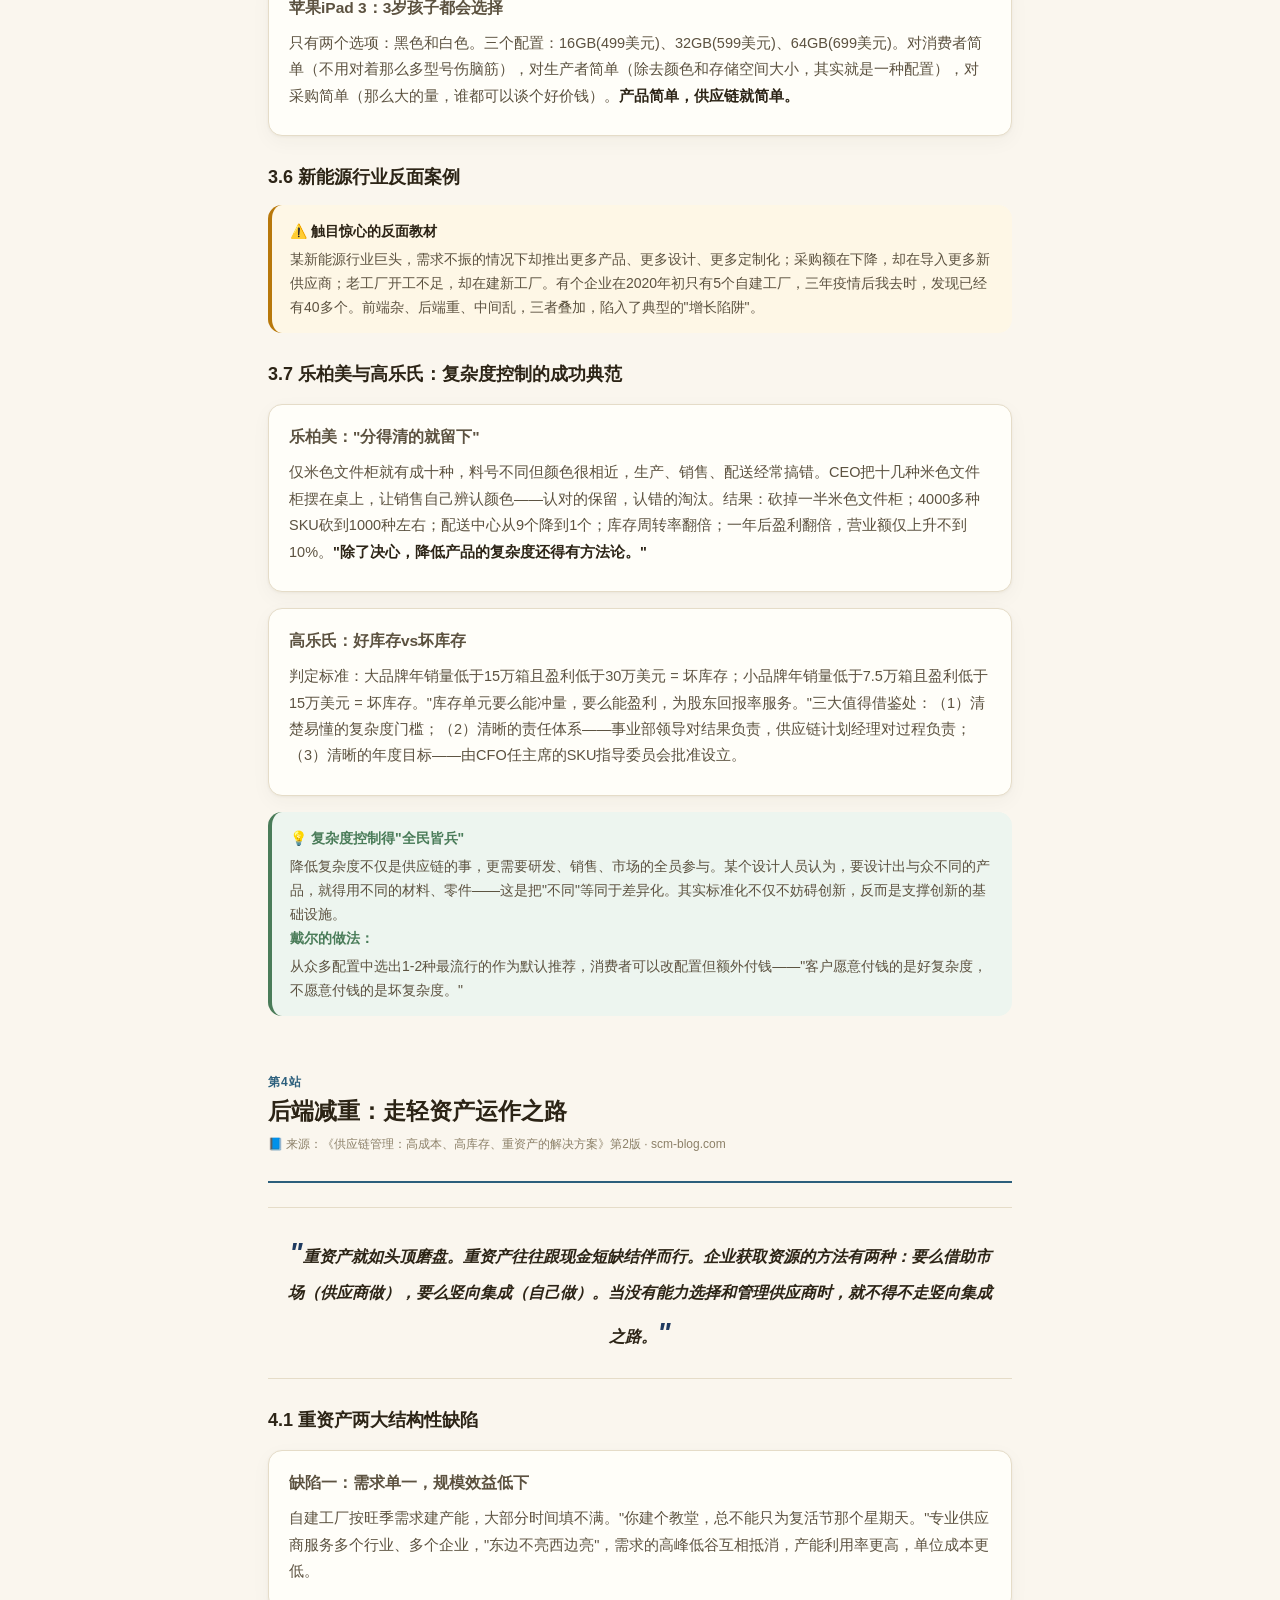
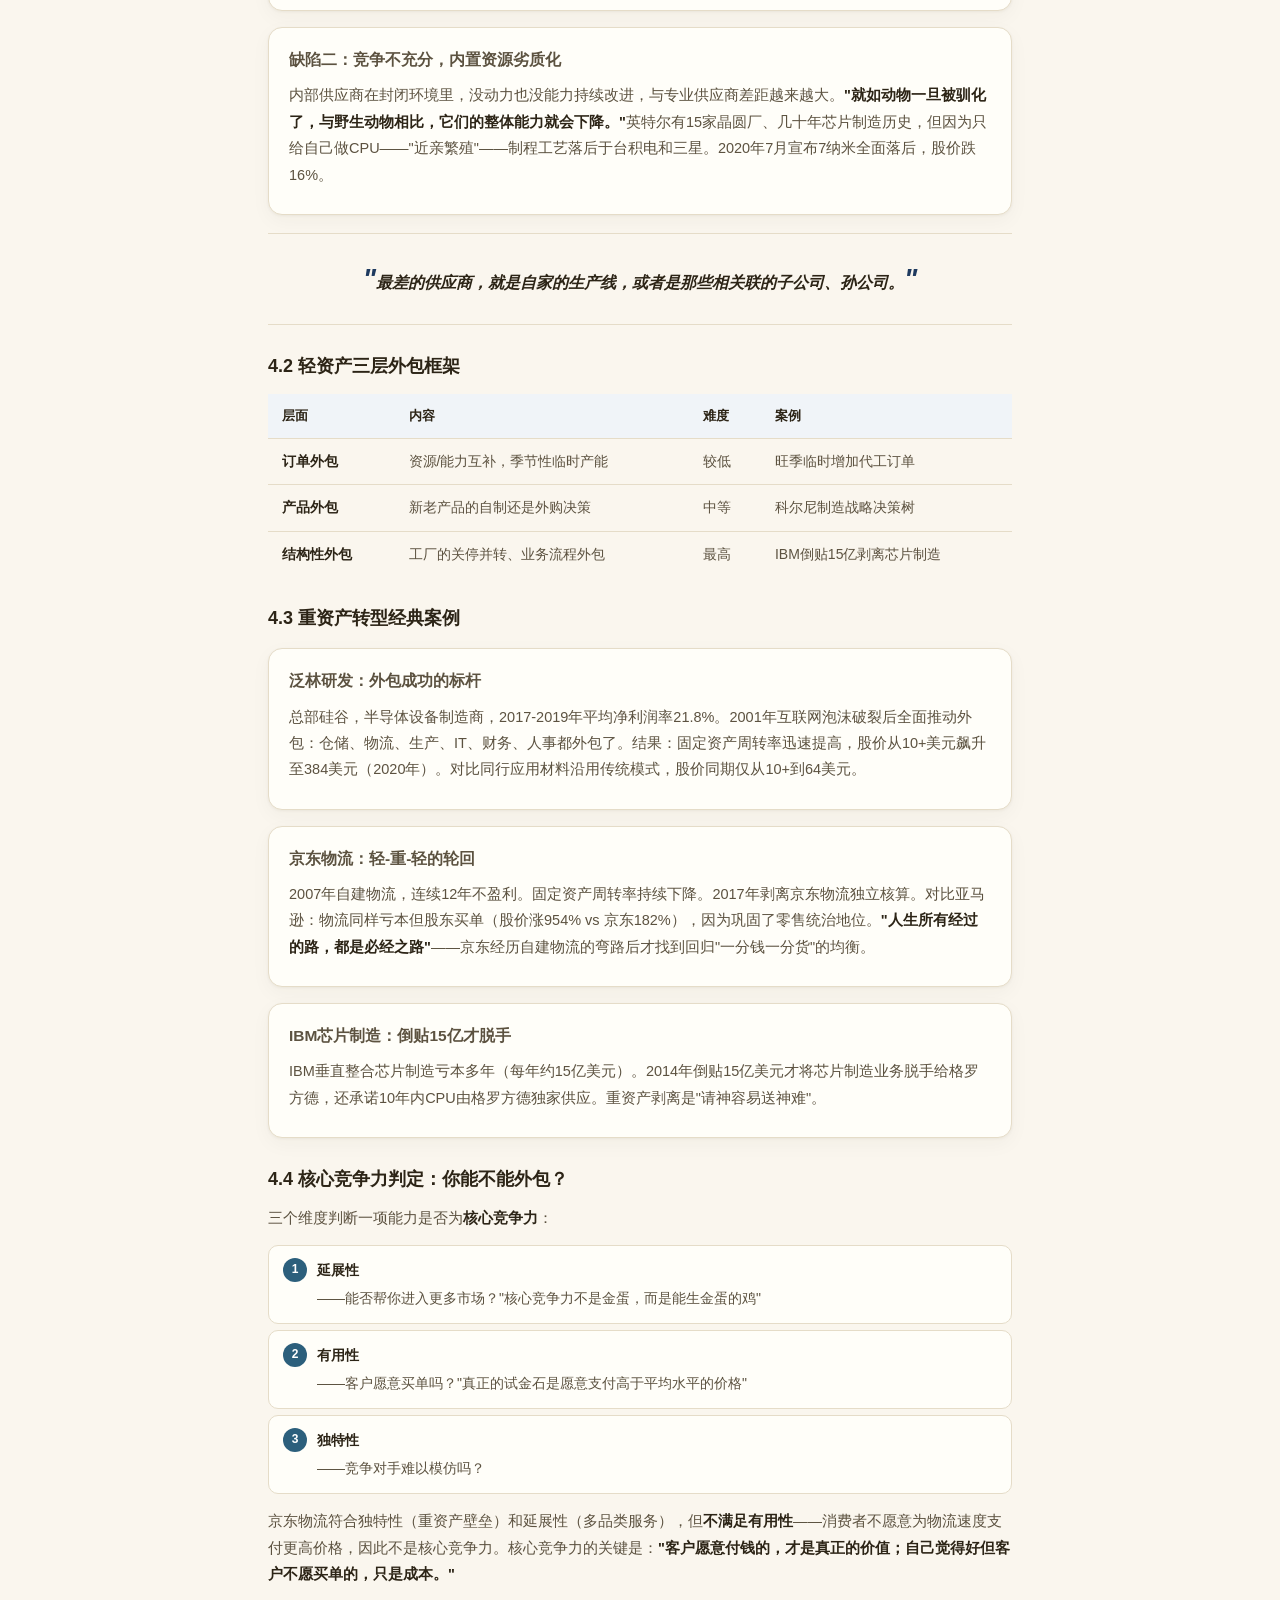
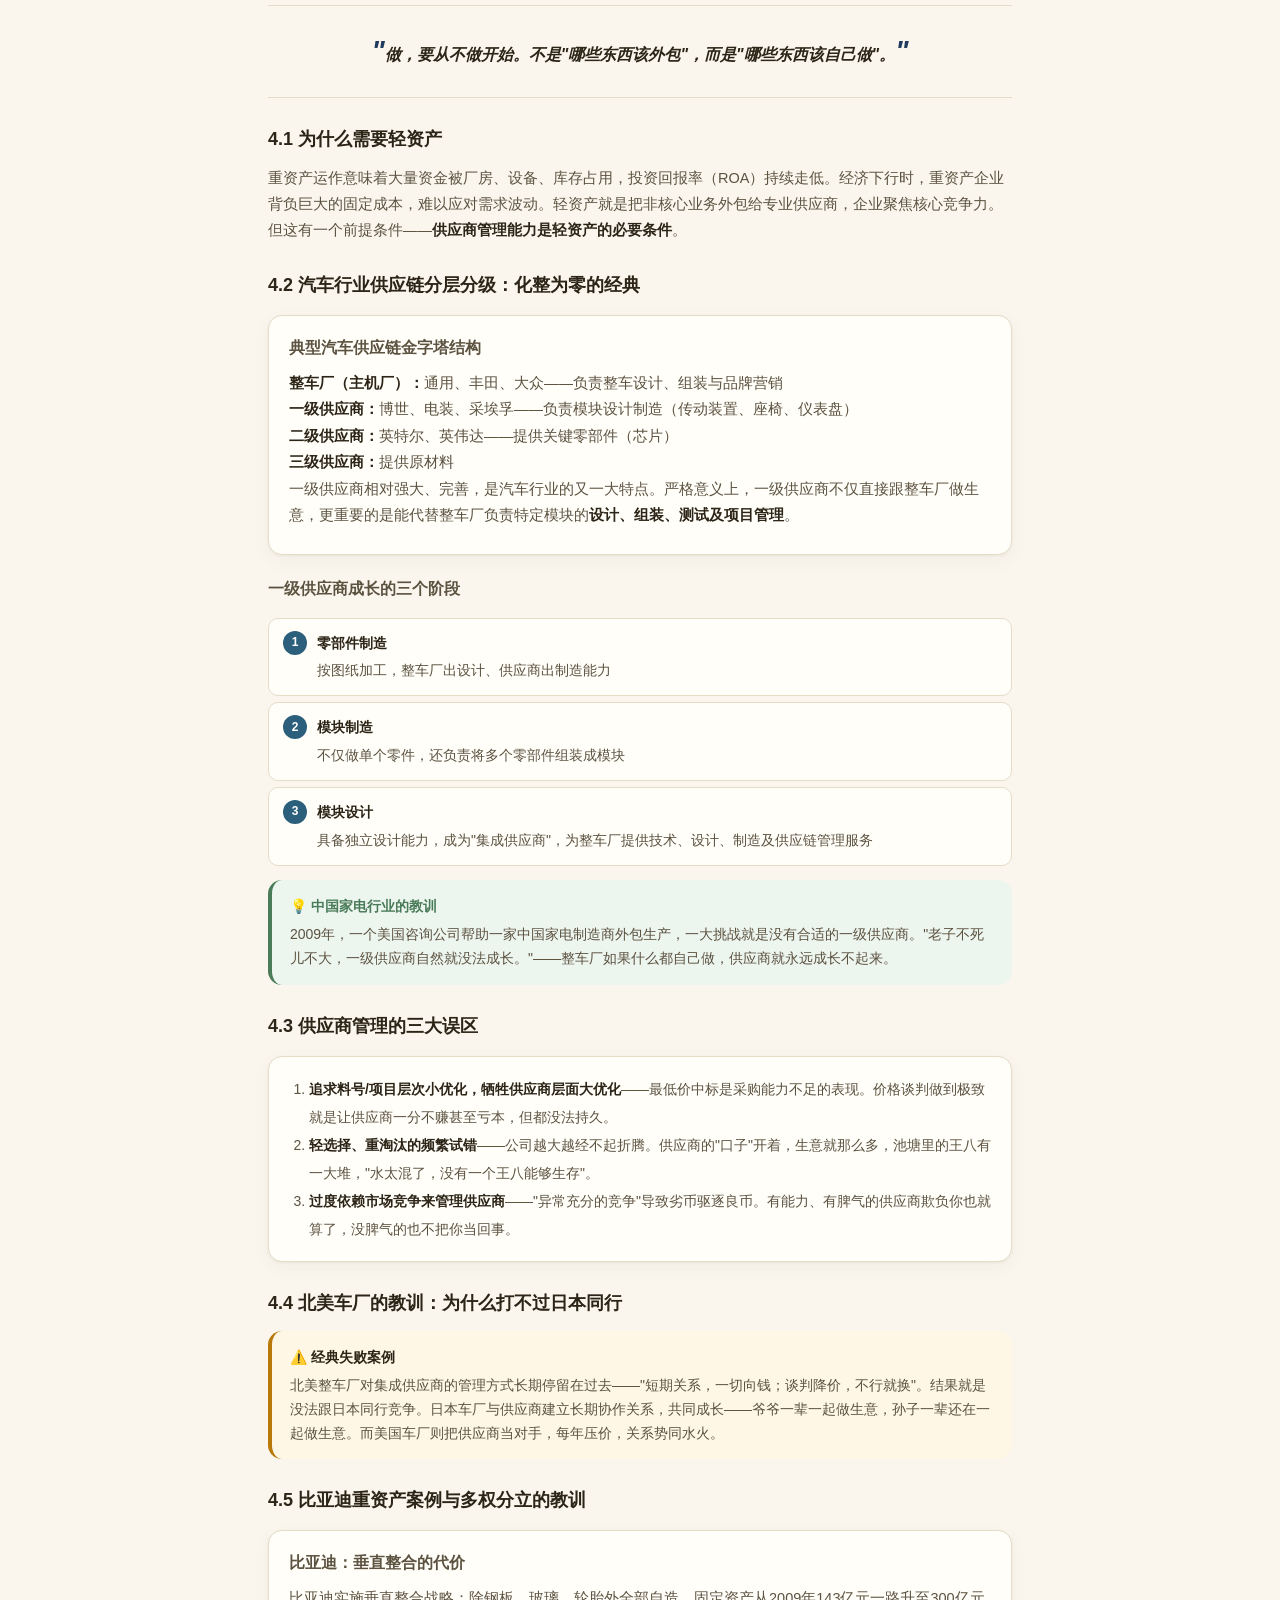
==== commit 427e220c: "v4: 整合bk3《三道防线》— 催货三优先级体系、三管齐下降库存案例、高库存高服务水平机制分析、1亿元风险库存案例、bk5预测技术精要" ====
--- a/index.html
+++ b/index.html
@@ -651,29 +651,44 @@
 <h3>7.2 VMI（供应商管理库存）：三道防线的终极挑战</h3>
 <p>VMI模式下，供应商不仅要管理自己的库存，还要管理客户的库存。这是对供应商需求预测和库存计划能力的<strong>终极考验</strong>。但VMI对供应商也是好事——直接接触终端需求信息，大幅减少牛鞭效应。"VMI和寄售没关系"——寄售是物权转移时点的差异，VMI是管理责任的转移。</p>
 
-<h3>7.3 第三道防线：供应链执行</h3>
-<p>当预测错了、安全库存不够用了，就靠<strong>供应链执行来弥补</strong>。</p>
-<div class="card"><h4>执行防线的四大关键策略</h4>
-<ol style="padding-left:20px;font-size:14px;color:var(--ink-2);line-height:2">
-<li><strong>把自己做成大客户</strong>——采购额集中了，供应商自然优先响应你。整合供应商、集中采购额是根本手段</li>
-<li><strong>尊重供应链的刚性</strong>——计划不能随意变动。计划变来变去的代价是库存和加急成本。你得尊重供应链的响应周期</li>
-<li><strong>信息系统是基础</strong>——ERP跑不起来、BOM不准、库存数据不准，执行就无从谈起。人都在忙什么？在做信息系统的事</li>
-<li><strong>不要���慌性加库存</strong>——短缺来临时，企业本能地拔高预测、拔高安全库存。"所有的短缺，最后总是以过剩收尾"</li>
-</ol></div>
-
-<h3>7.4 计划的"受害者"心态</h3>
-<div class="quote bk3"><strong>🗣️ 经典论述</strong>计划常常将过剩库存归因于销售预测不准、设计变更。"等预测准确了，设计也不变更了，这企业也就寿终正寝了。正因为预测不准，设计经常变更，所以才需要计划来协调。"有能力、有责任心的计划会想方设法成为解决方案的一部分；没能力的只会继续扮演受害者的角色，一再证明销售干了傻事。</div>
-
-<div class="jinquote">供应链的绩效看上去是执行的结果，其实是计划出来的。貌似没做到，实则没想到。对于本土企业来说，规模能做大的，执行能力都不会太差；看上去差，根本原因是计划太差，需求预测和库存计划两道防线习惯性地失守。</div>
-
-<h3>7.5 降库存：目标的三级跳</h3>
+<h3>7.3 第三道防线：供应链执行（选自《三道防线》）</h3>
+
+<h4>催货是有学问的：三优先级体系</h4>
+<p><strong>没人喜欢催货，但催货是生活的一部分。</strong>刘宝红引用飞利浦的案例：一条条Email从客服到供应链到生产车间，从质量到工艺到产品管理——10%的时间在干活，90%的时间在写Email、总结和汇报。</p>
+<div class="table-scroll"><table>
+<tr><th>优先级</th><th>场景</th><th>负责团队</th><th>响应方式</th></tr>
+<tr><td><strong>第一优先级</strong></td><td>停机待料十万火急——客户生产线停产或即将停产</td><td>计划部门专门小组（7×24待命）</td><td>全球库存分析→征调→空运。如果都没有，从生产线上拆零件。供应商接指令后必须在规定时间内确认交期</td></tr>
+<tr><td><strong>第二优先级</strong></td><td>客户订单不能满足——交期不够但未到停机阶段</td><td>计划部门另一小组（全球物料分配）</td><td>驱动供应链快速响应，正常催货流程</td></tr>
+<tr><td><strong>第三优先级</strong></td><td>计划参数不能满足——供需不匹配但未影响客户订单</td><td>计划员日常工作</td><td>ERP自动产生催货指令→电子商务平台传给供应商→例外上采购员工作清单→逐级升级</td></tr>
+</table></div>
+<div class="card"><h4>目标设计：两道防线满足95%，第三道防线弥补5%</h4><p>计划员专注需求预测和安全库存设置（前瞻几周），通过流程和系统驱动组织满足95%的需求。剩下5%由催货小组通过执行弥补（其中0.5%是停机待料）。<strong>催货的共性是：定义清晰优先级、单一责任人、清晰申诉路线。</strong>但在恶性循环的企业，催货更源自计划不到位——"催货最容易，掩盖了在核心职责上的不作为。"</p></div>
+
+<h4>三管齐下缩短周转周期：大型跨国设备商案例</h4>
+<div class="card"><h4>案例：三管齐下降库存</h4><p>某大型跨国设备制造商长期面临交期太长、库存太高。产品交期一半多来自供应商采购提前期（有的长达2个季度）。他们三管齐下：</p>
+<p><strong>1. "六周计划"缩短采购提前期：</strong>在精加工处建立粗胚的中间库存（推拉结合）。粗胚单价仅为成品的20%，虽然中间库存增加了，但交货周期下降50%以上，成品安全库存大幅下降——<strong>供应链总库存金额反倒更低</strong>。为什么刚开始没做？绩效考核——成品库存归计划部门管，粗胚库存归采购部门管，采购自然不愿意。</p>
+<p><strong>2. 全面缩短生产/调试/安装周期：</strong>模块化设计——线缆在无锡供应商处组装成缆线板，送到硅谷后直接安装。关键件美日生产，次要模块中国制造，现场最后组装调试。</p>
+<p><strong>3. 优化流程缩短信息流：</strong>需求从客户传到下级供应商动辄1-2周。每周五一次批量发送预测给供应商，意味着可能高达两周的延误。公司提出"缩短我们所做的任何事的周期"的口号。</p></div>
+
+<h4>高库存、高服务水平是怎么来的？</h4>
+<div class="card"><h4>"两高"企业的机制分析</h4><p><strong>最差：</strong>库存一大堆但客户要的没有（低有货率）。<strong>中间（"两高"）：</strong>库存高但客户服务水平也高。<strong>最优：</strong>库存最低但客户服务水平最高——计划做得好。</p>
+<p>"两高"企业的成因：① <strong>考核侧重服务水平</strong>——日日谈、月月谈，不达标就花钱消灾加库存。没几个人因库存超标被开掉。<strong>考核什么，就得到什么。</strong>② <strong>差异化服务无法落地</strong>——关键客户98%有货率要求、一般客户95%，但同样的产品在同一个仓库、用同一套物流体系，没法区别对待，只好统一按98%来计划。ERP系统很难区分"这个货留给重点客户"。③ <strong>库存指标难以设目标</strong>——服务水平目标永远是95%，不达标不会降低目标；库存目标却总能找到解释理由，每次都变成新的基线，一路越变越糟。</p></div>
+
+<h4>库存四分法：识别管控库存风险</h4>
+<div class="card"><h4>1亿元风险库存的案例</h4><p>案例公司是制造商，原材料库存几亿元。用四分法分析：</p>
+<p><strong>周转库存</strong>（最近3个月需求×采购提前期×单价）→ <strong>安全库存</strong>（近亿元）→ <strong>过剩库存</strong>（周转+安全之外的，3个月内能消耗的）→ <strong>风险库存</strong>（消耗不掉的，<strong>1亿多元，占所有库存近30%</strong>）</p>
+<p>深入分析发现，关键元器件（芯片）占了5000多万元风险库存。计划员说"短缺时期集体决策"。但数据表明：采购提前期延长到26周，为什么要下30几周的订单？手头库存已经够3个月用了——短缺已经没那么糟了。<strong>"所有的短缺，最后总是以过剩收尾；大多过剩，都是在短缺时造成。"</strong>另一个企业两个料号库存9100万元，够用一整年——供应商还禁止转卖。</p></div>
+
+<div class="jinquote">库存就如减肥：忍饥挨饿减掉几斤，如果生活习惯不变，一旦转入正常，减掉的不但会再增加，而且会增加更多。降库存运动给系统导入更多不确定性，供应链的自然反应是增加安全库存——降库存运动系统地提升了库存水平。</div>
+
+<h3>7.4 计划的"受害者"心态与终极目标</h3>
+<div class="quote bk3"><strong>🗣️ 经典论述</strong>计划常常将过剩库存归因于销售预测不准、设计变更。"等预测准确了，设计也不变更了，这企业也就寿终正寝了。正因为预测不准，设计经常变更，所以才需要计划来协调。"有能力、有责任心的计划会想方设法成为解决方案的一部分；没能力的只会继续扮演受害者的角色。供应链的绩效看上去是执行的结果，其实是计划出来的——<strong>貌似没做到，实则没想到。</strong></div>
 <div class="table-scroll"><table>
 <tr><th>阶段</th><th>状态</th><th>评价</th></tr>
-<tr><td>第一阶段</td><td><strong>高库存、低有货</strong></td><td>最差——库存多但需要的没有。钱花了，客户还不满意</td></tr>
-<tr><td>第二阶段</td><td><strong>高库存、高有货</strong></td><td>还行——客户满意但成本太高。现金流被库存压着</td></tr>
-<tr><td>第三阶段</td><td><strong>低库存、高有货</strong></td><td>最优——精益供应链的标志。预测准、库存低、交付好</td></tr>
-</table></div>
-<p>降库存是推动意志力极限的事——库存问题涉及众多内部职能，很难转移，必须内部解决。要避免"互扣人质"的死循环：销售怪供应链没货所以完不成业绩，供应链怪销售预测不准所以库存失控。</p>
+<tr><td>第一阶段</td><td><strong>高库存、低有货</strong></td><td>最差——库存多但需要的没有</td></tr>
+<tr><td>第二阶段</td><td><strong>高库存、高有货</strong></td><td>还行但成本高——考核谁就得到谁</td></tr>
+<tr><td>第三阶段</td><td><strong>低库存、高有货</strong></td><td>最优——精益供应链的标志</td></tr>
+</table></div>
+<p>降库存是推动意志力极限的事——库存问题涉及众多内部职能，很难转移，必须内部解决。要避免"互扣人质"的死循环：销售怪供应链没货，供应链怪销售预测不准。<strong>所有的短缺，最后总是以过剩收尾。</strong></p>
 </section>
 
 <!-- 第8站 -->
@@ -747,8 +762,24 @@
 
 <h3>📚 延伸学习资源</h3>
 <div class="card"><h4>官方渠道</h4><p>· <a href="https://scm-blog.com" target="_blank" style="color:var(--bk1)">供应链管理专栏 scm-blog.com</a> —— 数百篇原创文章，持续更新<br>· 微信公众号/小宇宙/B站/今日头条：供应链管理专栏<br>· 邮箱：bob.liu@scm-blog.com | 微信：13651271450</p></div>
-<div class="card"><h4>刘宝红著作（按推荐阅读顺序）</h4><ol style="padding-left:20px;font-size:14px;color:var(--ink-2);line-height:2"><li>《采购与供应链管理：一个实践者的角度》第4版（2024）— 入门首选</li><li>《供应链的三道防线》第2版（2022）— 深入计划与库存</li><li>《供应链管理：高成本、高库存、重资产的解决方案》第2版（2023）— 战略视角</li><li>《需求预测和库存计划：一个实践者的角度》— 技术深化</li><li>《供应链管理：实践者的专家之路》— 职业成长</li></ol></div>
-<div class="card"><h4>培训课程</h4><p>刘宝红围绕畅销书推出系列培训，已累计举办<strong>600+期</strong>。核心课程包括《采购与供应链管理：一个实践者的角度》（2天）、《供应链的三道防线》（3天）。已服务华为、大疆、联想、比亚迪、上汽大众、广汽丰田、腾讯、字节、京东、小米等一百多家行业龙头企业。联系：吴珍桢 17727959069（微信同）。</p></div>
+<div class="card"><h4>刘宝红著作（按推荐阅读顺序）</h4><ol style="padding-left:20px;font-size:14px;color:var(--ink-2);line-height:2"><li>《采购与供应链管理：一个实践者的角度》第4版（2024）— 入门首选</li><li>《供应链的三道防线》第2版（2022）— 深入计划与库存</li><li>《供应链管理：高成本、高库存、重资产的解决方案》第2版（2023）— 战略视角</li><li>《需求预测和库存计划：一个实践者的角度》第2版（2025）— 预测技术深化</li><li>《供应链管理：重资产到轻资产的解决方案》— 外包与轻资产</li><li>《供应链管理：实践者的专家之路》— 职业成长</li></ol></div>
+<div class="card"><h4>培训课程</h4><p>刘宝红围绕畅销书推出系列培训，已累计举办<strong>600+期</strong>。核心课程包括《采购与供应链管理：一个实践者的角度》（2天）、《供应链的三道防线》（3天）。已服务华为、大疆、联想、比亚迪、上汽大众、广汽丰田、腾讯、��节、京东、小米等一百多家行业龙头企业。联系：吴珍桢 17727959069（微信同）。</p></div>
+
+<h3>📊 需求预测技术精要（选自《需求预测和库存计划》）</h3>
+<p>本书是"三分技术"的专门著作，与《三道防线》的"七分管理"互补。全书所有案例都在<strong>Excel中完成</strong>——面向没有专业计划软件的绝大多数企业。</p>
+<div class="table-scroll"><table>
+<tr><th>章节</th><th>核心方法</th><th>适用场景</th></tr>
+<tr><td><strong>第1章：数据清洗</strong></td><td>定义需求历史（不能拿发货历史当需求）、极端值处理、削峰填谷</td><td>所有分析的基础</td></tr>
+<tr><td><strong>第2-3章：基础模型</strong></td><td>移动平均法、简单指数平滑法、加权移动平均。评估标准：准确度+系统性偏差</td><td>需求相对稳定、无明显趋势/季节性</td></tr>
+<tr><td><strong>第4章：趋势预测</strong></td><td>霍尔特指数平滑法、线性回归</td><td>持续增长或下降的产品</td></tr>
+<tr><td><strong>第5章：季节+趋势</strong></td><td>霍尔特-温特指数平滑法、传统季节模型。三种不同方式预测季节性需求的对比案例</td><td>季节性明显的产品（服装、空调等）</td></tr>
+<tr><td><strong>第6章：电商案例</strong></td><td>中心仓预测方法择优、店铺级预测+库存计划</td><td>多仓多店铺的电商企业</td></tr>
+<tr><td><strong>第7章：高度不确定性</strong></td><td><strong>德尔菲法</strong>——群策群力整合专家判断。游戏"瓶子里有多少颗糖"的启示</td><td>新品、项目型需求、不确定性极高</td></tr>
+<tr><td><strong>第8章：新品预测</strong></td><td>新品开发期滚动纠偏 + 新品预售期滚动纠偏。"尽量做准，尽快纠偏"</td><td>新品导入阶段</td></tr>
+<tr><td><strong>第9-10章：库存计划</strong></td><td>安全库存三步法、再订货点计算、定量/定期补货机制、VMI水位设置</td><td>预测后的库存管理</td></tr>
+<tr><td><strong>第11章：长尾产品</strong></td><td>泊松分布模拟长尾、简单法则指导计划</td><td>销量少但种类多的长尾SKU</td></tr>
+</table></div>
+<div class="quote tip"><strong>💡 核心方法论："避免大错，靠人脑；追求精益，靠电脑"</strong>高度不确定的需求要群策群力（德尔菲法），整合销售、产品、计划的智慧。重复性高的需求要清洗需求历史、选择合适的预测模型并优化。<strong>"寻找更优，而不是最优的解决方案"</strong>——预测模型优化要提防过度拟合。</div>
 
 <h3>👤 供应链人的职业成长（选自《实践者的专家之路》）</h3>
 <div class="card"><h4>职业发展三阶段</h4><p>初入职场：新手，聚焦"如何解决"具体问题。要找到高于平均水平的公司，跟随高于平均水平的人，力争高起点进入快车道。多干、多听、多问——<strong>"任何经验都是宝贵的。所有的点，最后都能连成线。"</strong><br>工作八到十年后：成为工匠，强于应对"如何解决"，但弱于应对"不愿解决"的问题，陷入迷茫。<br>专家阶段：实现<strong>范式转移</strong>——既知道"怎么解决"，也能够解决"不愿解决"的问题，如鱼得水。</p></div>
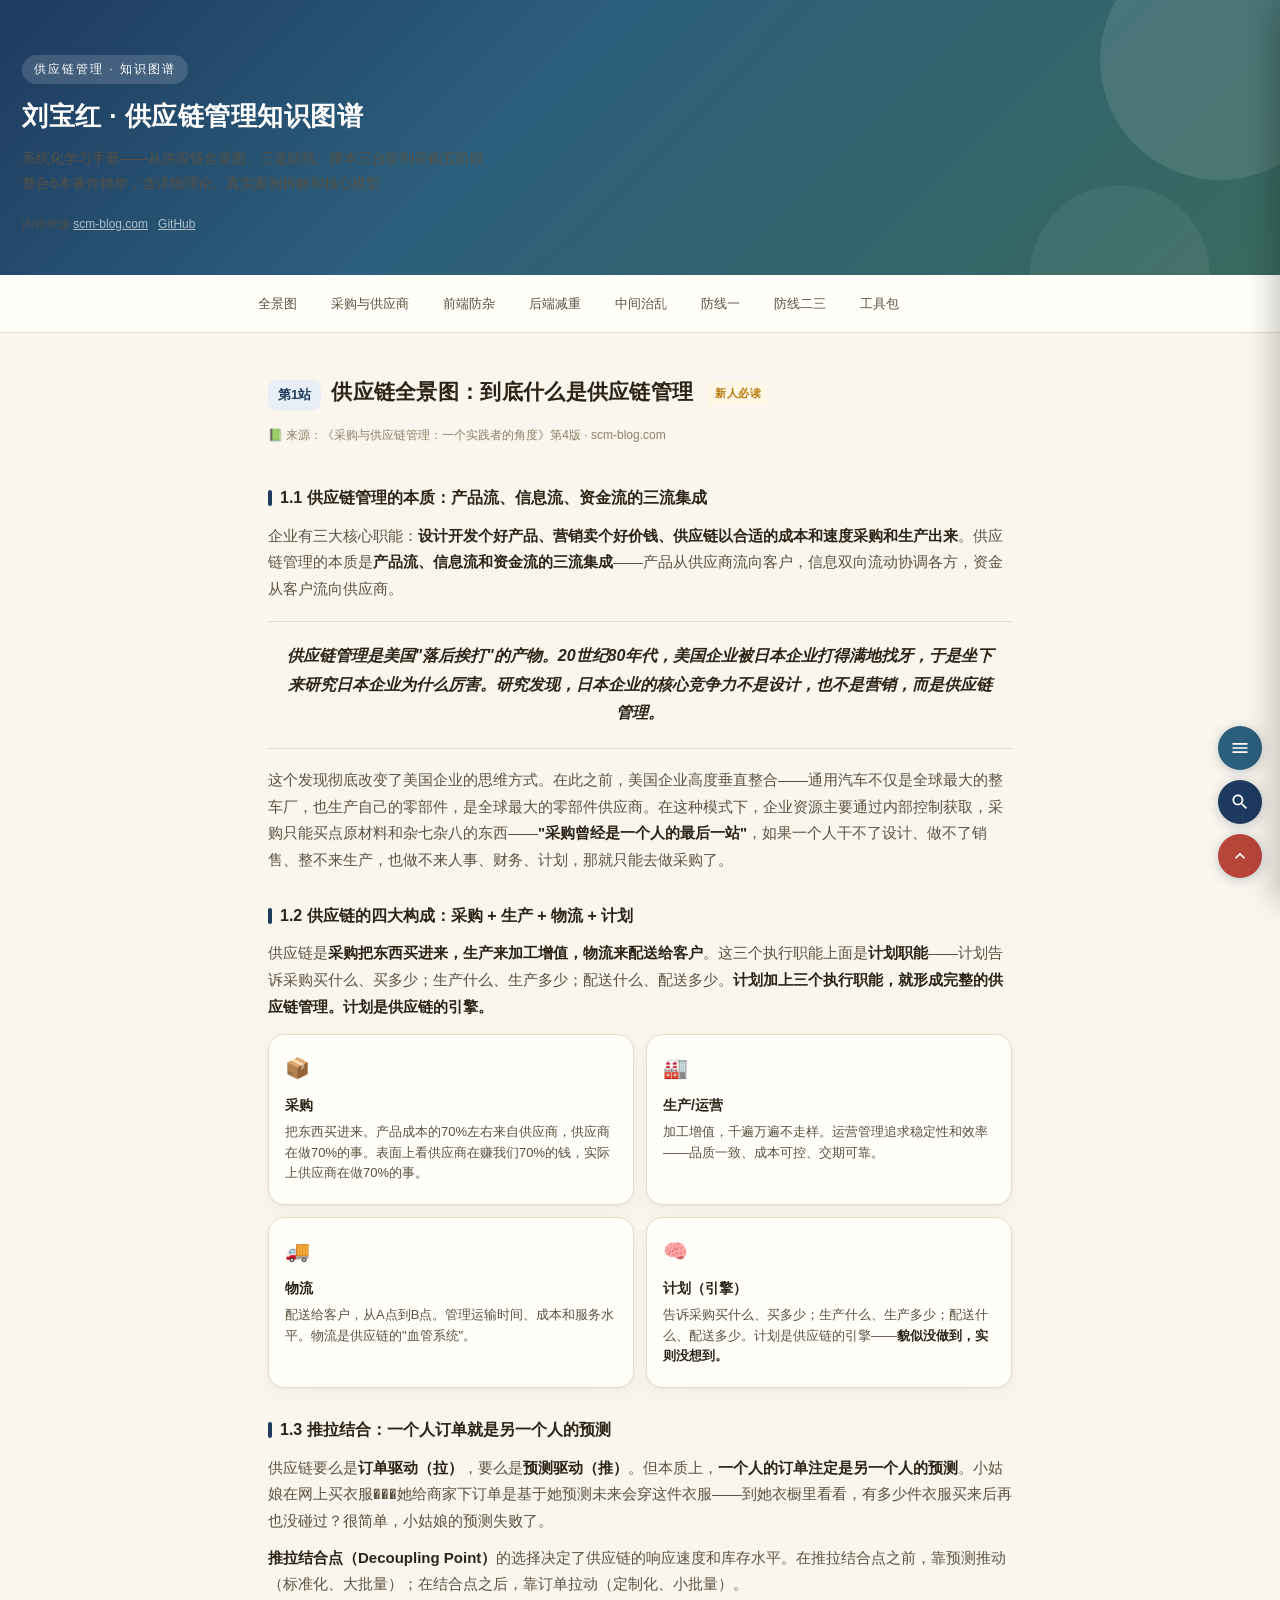
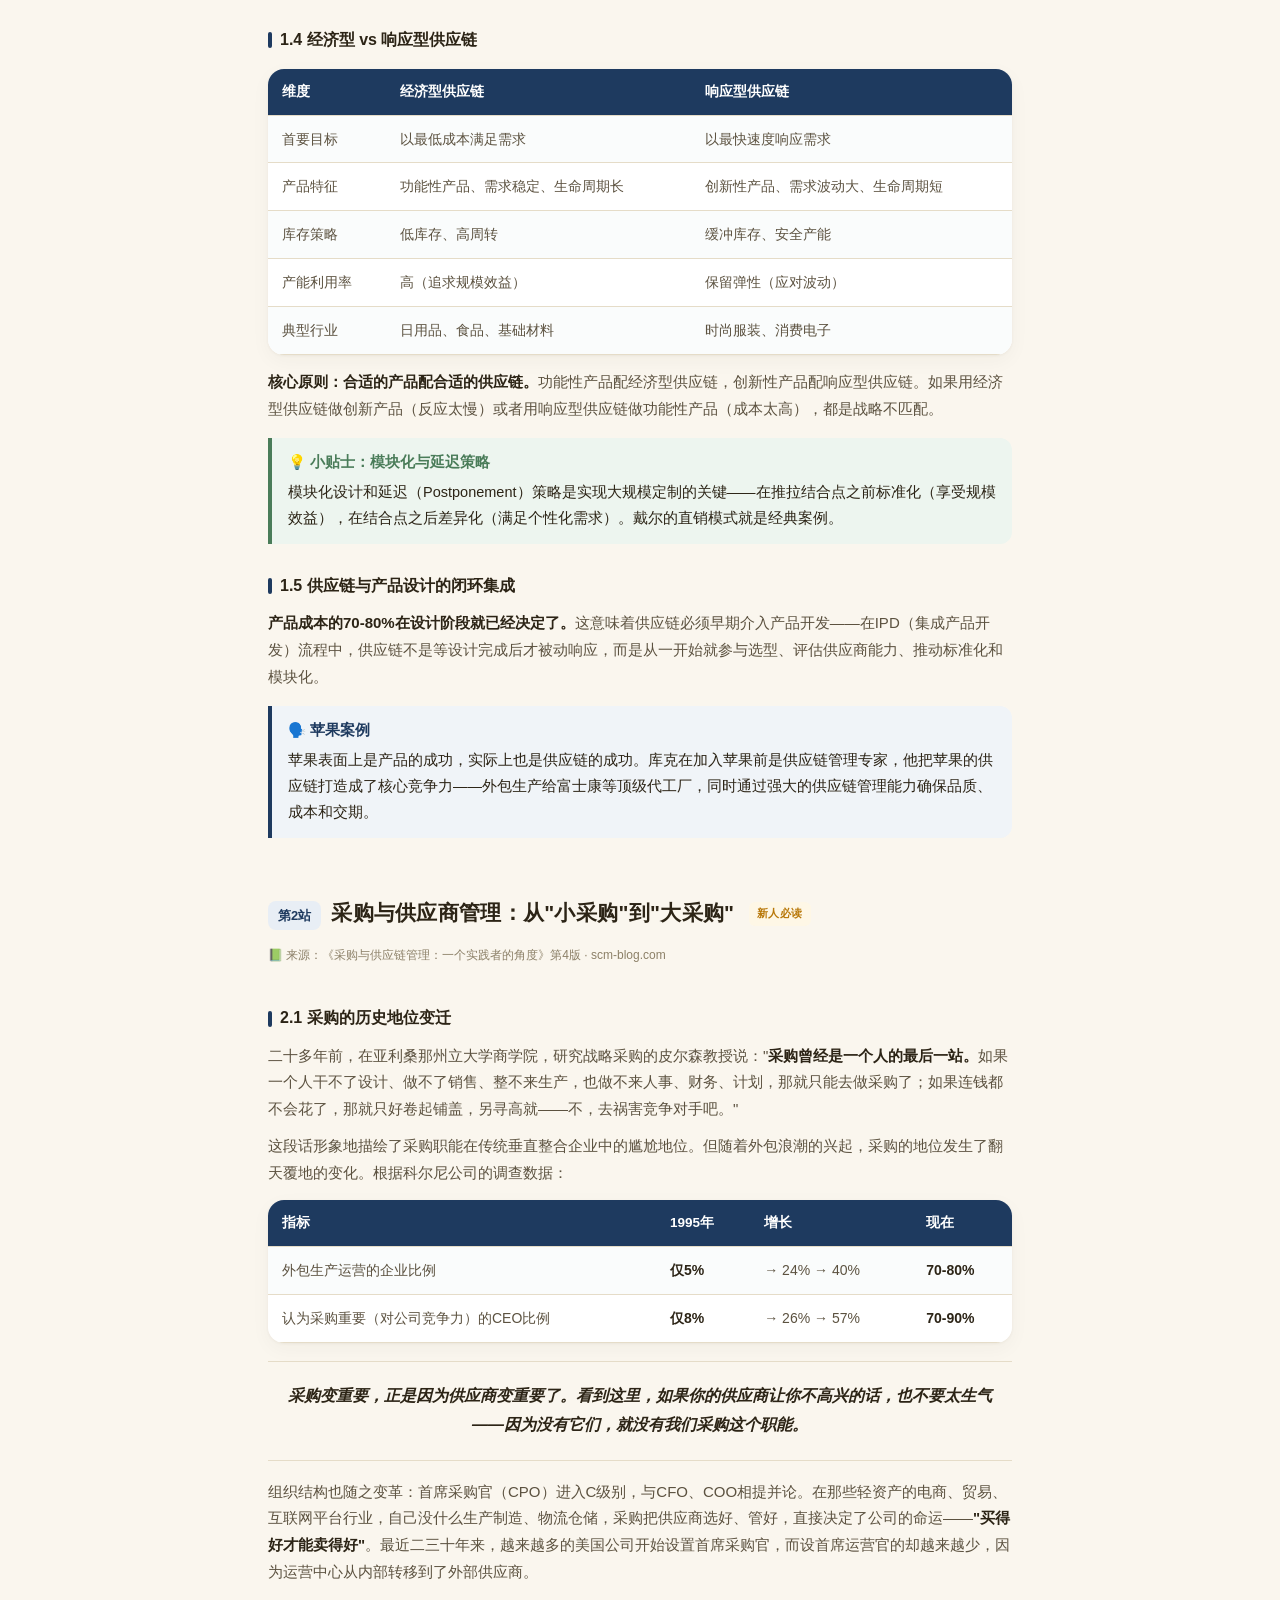
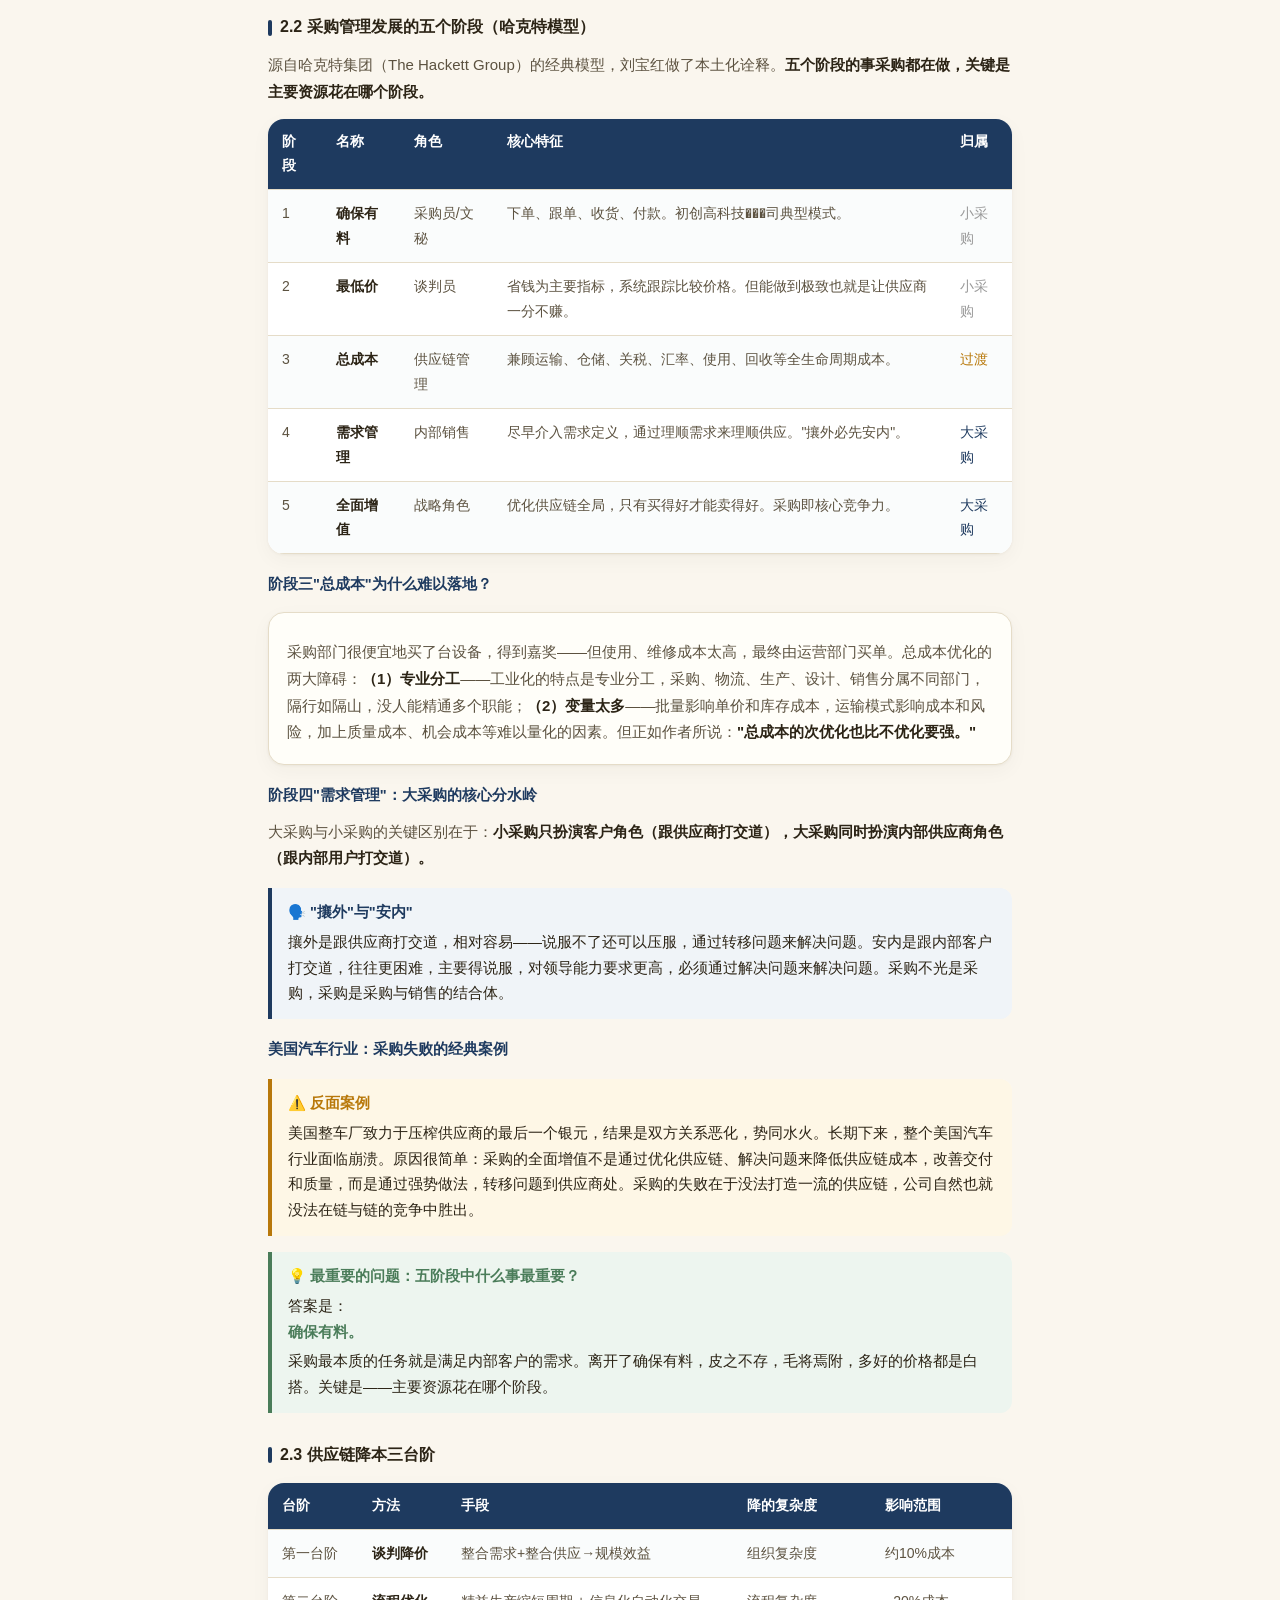
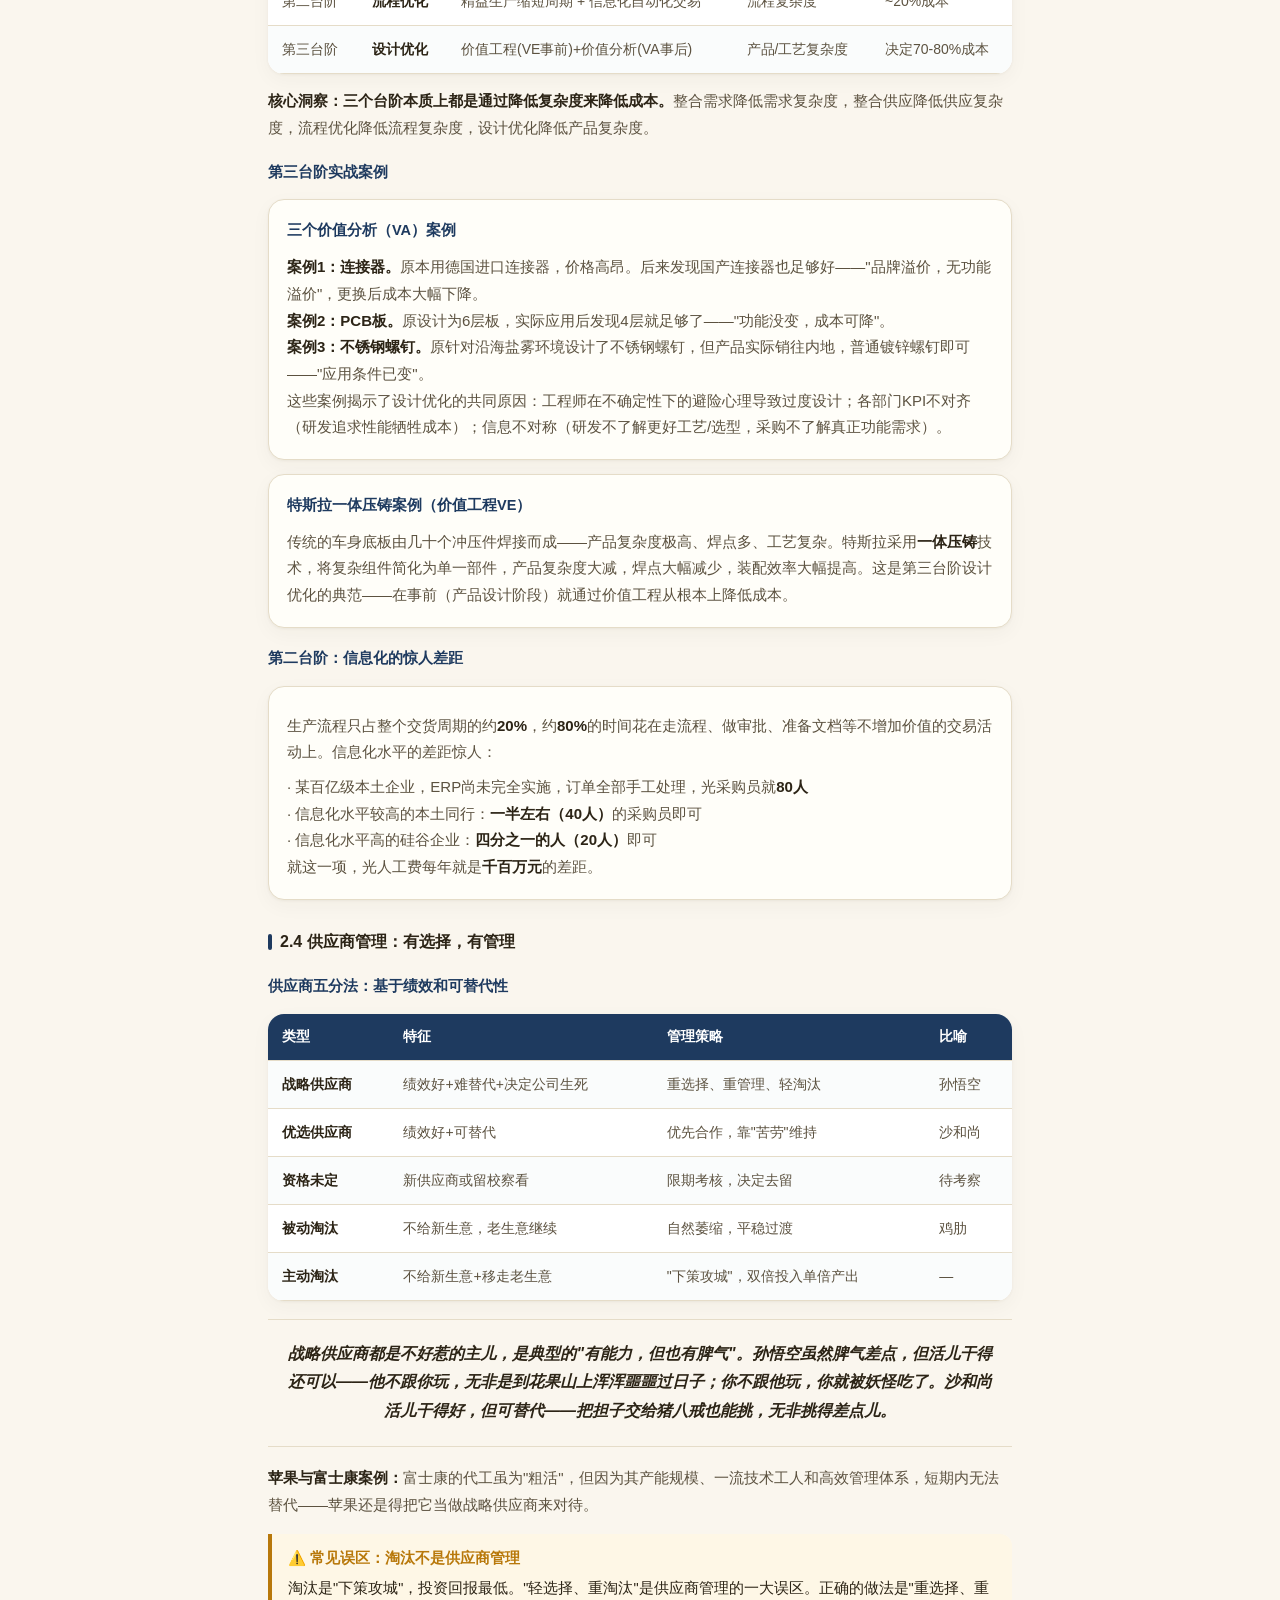
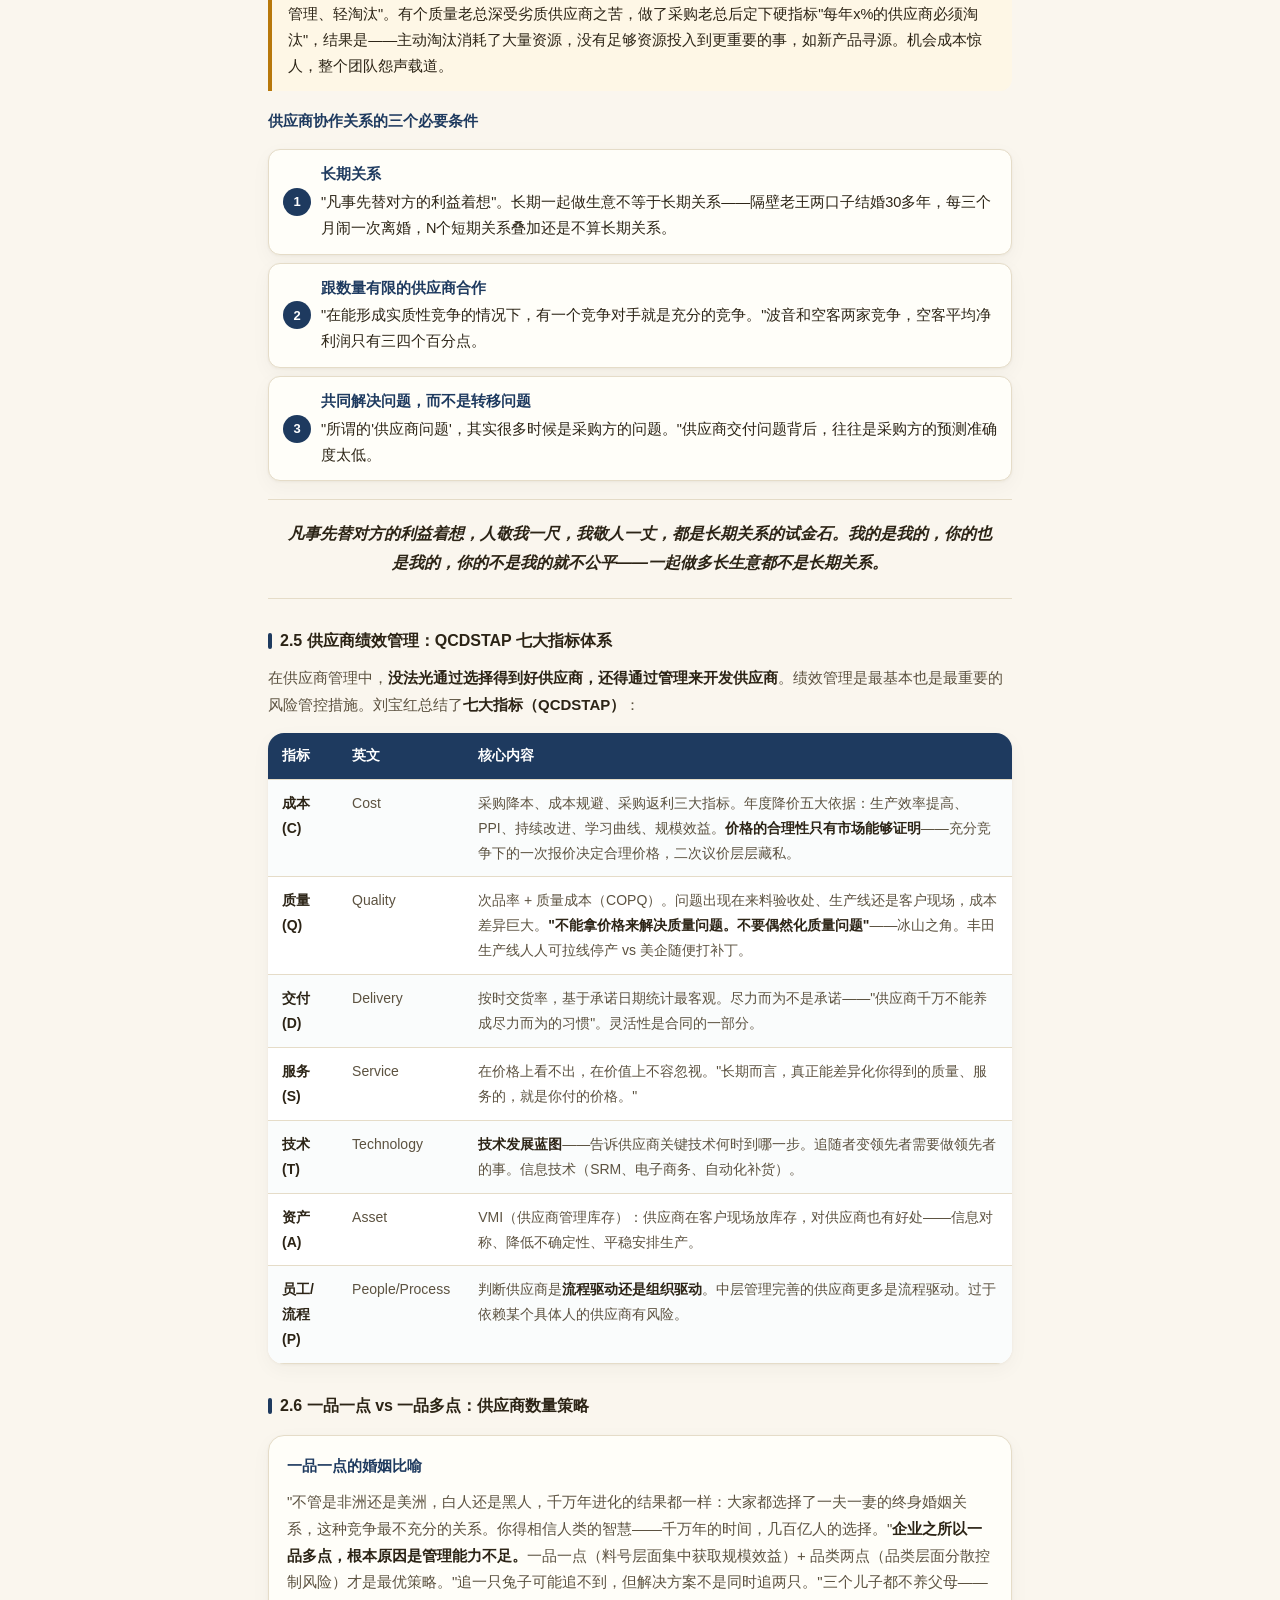
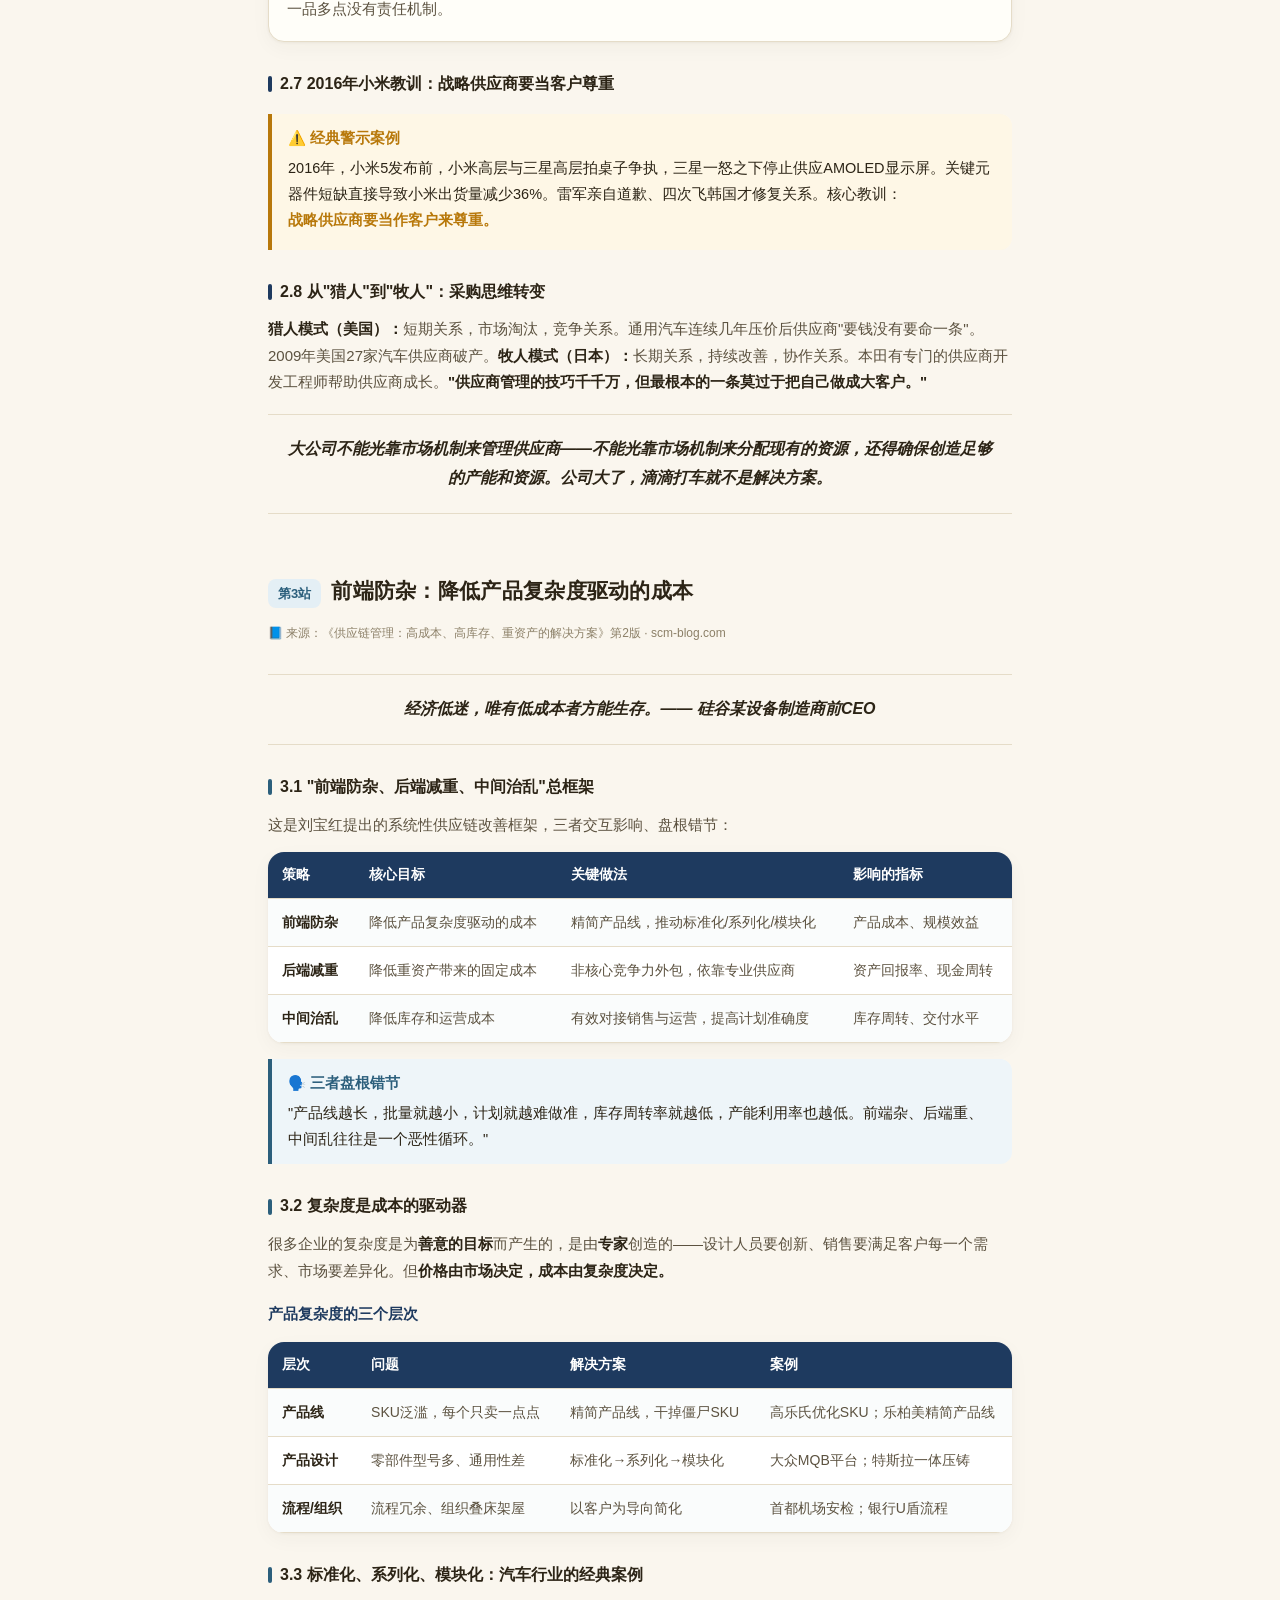
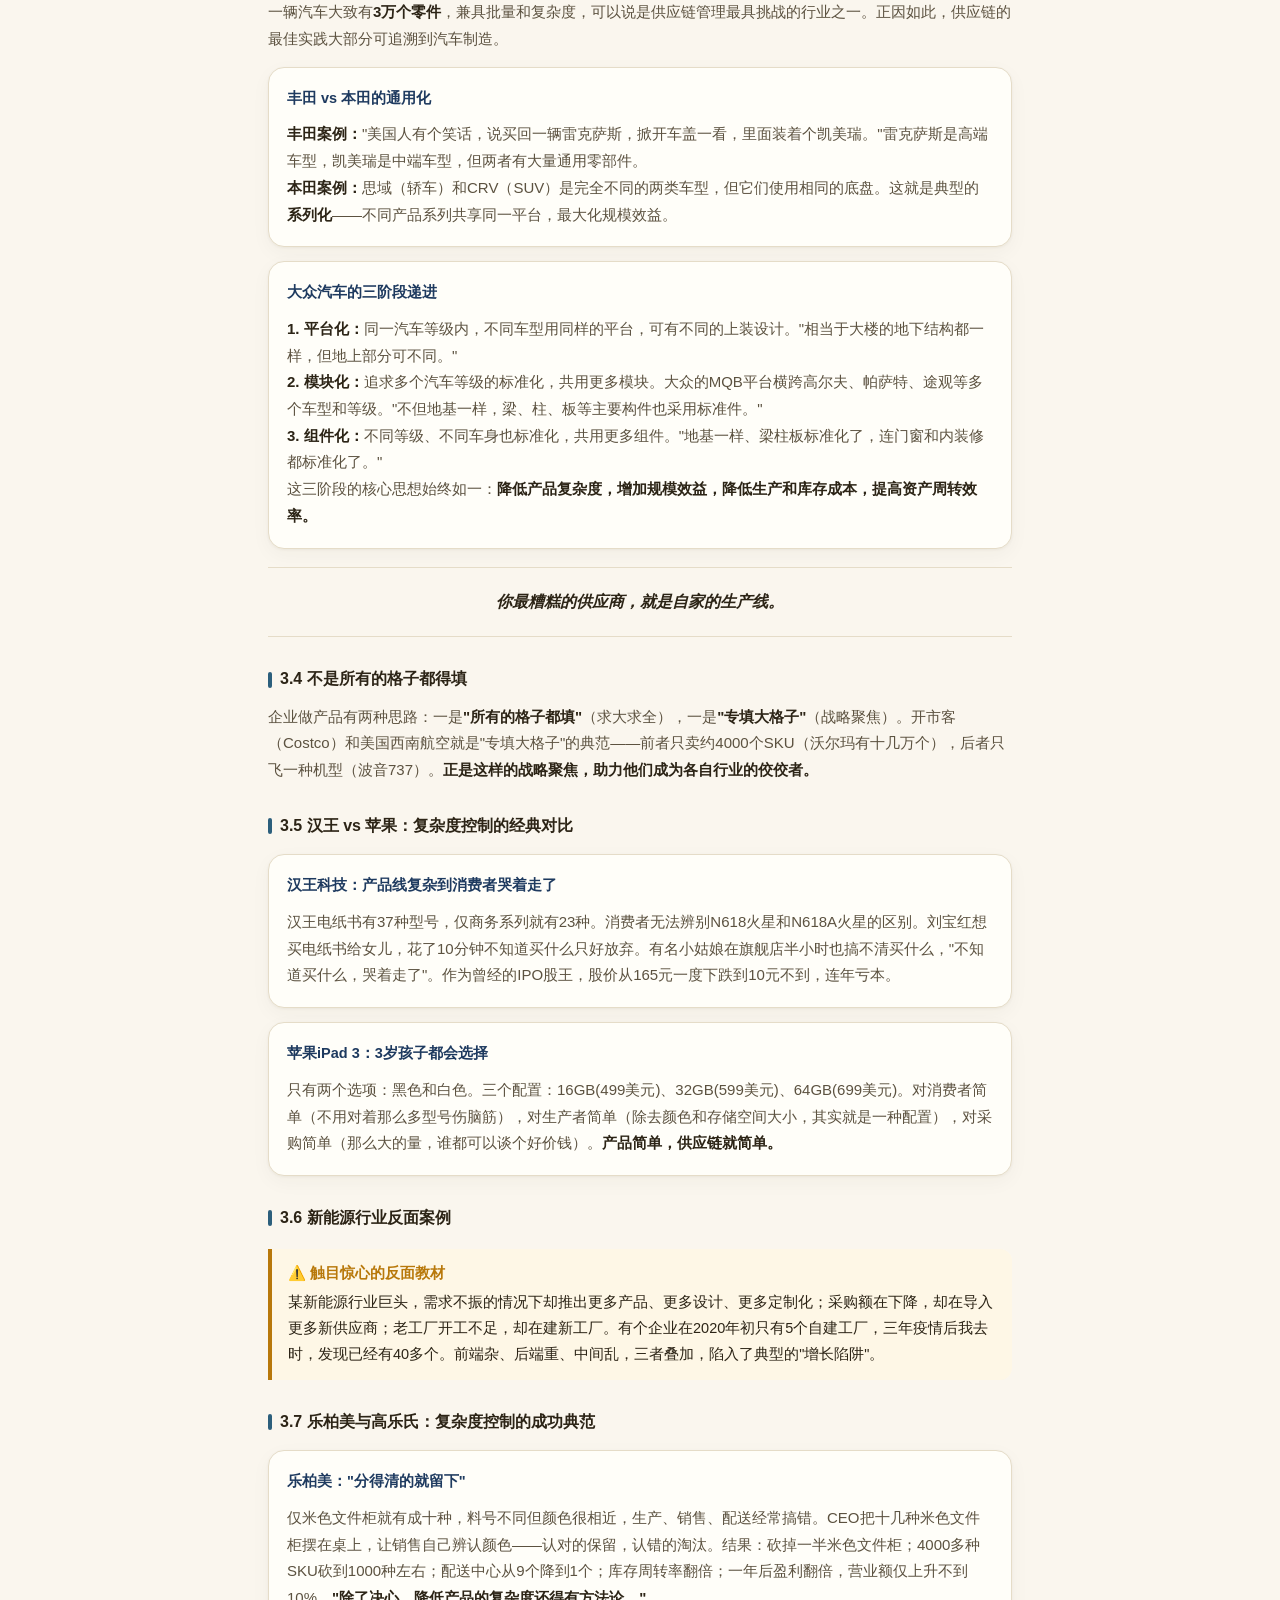
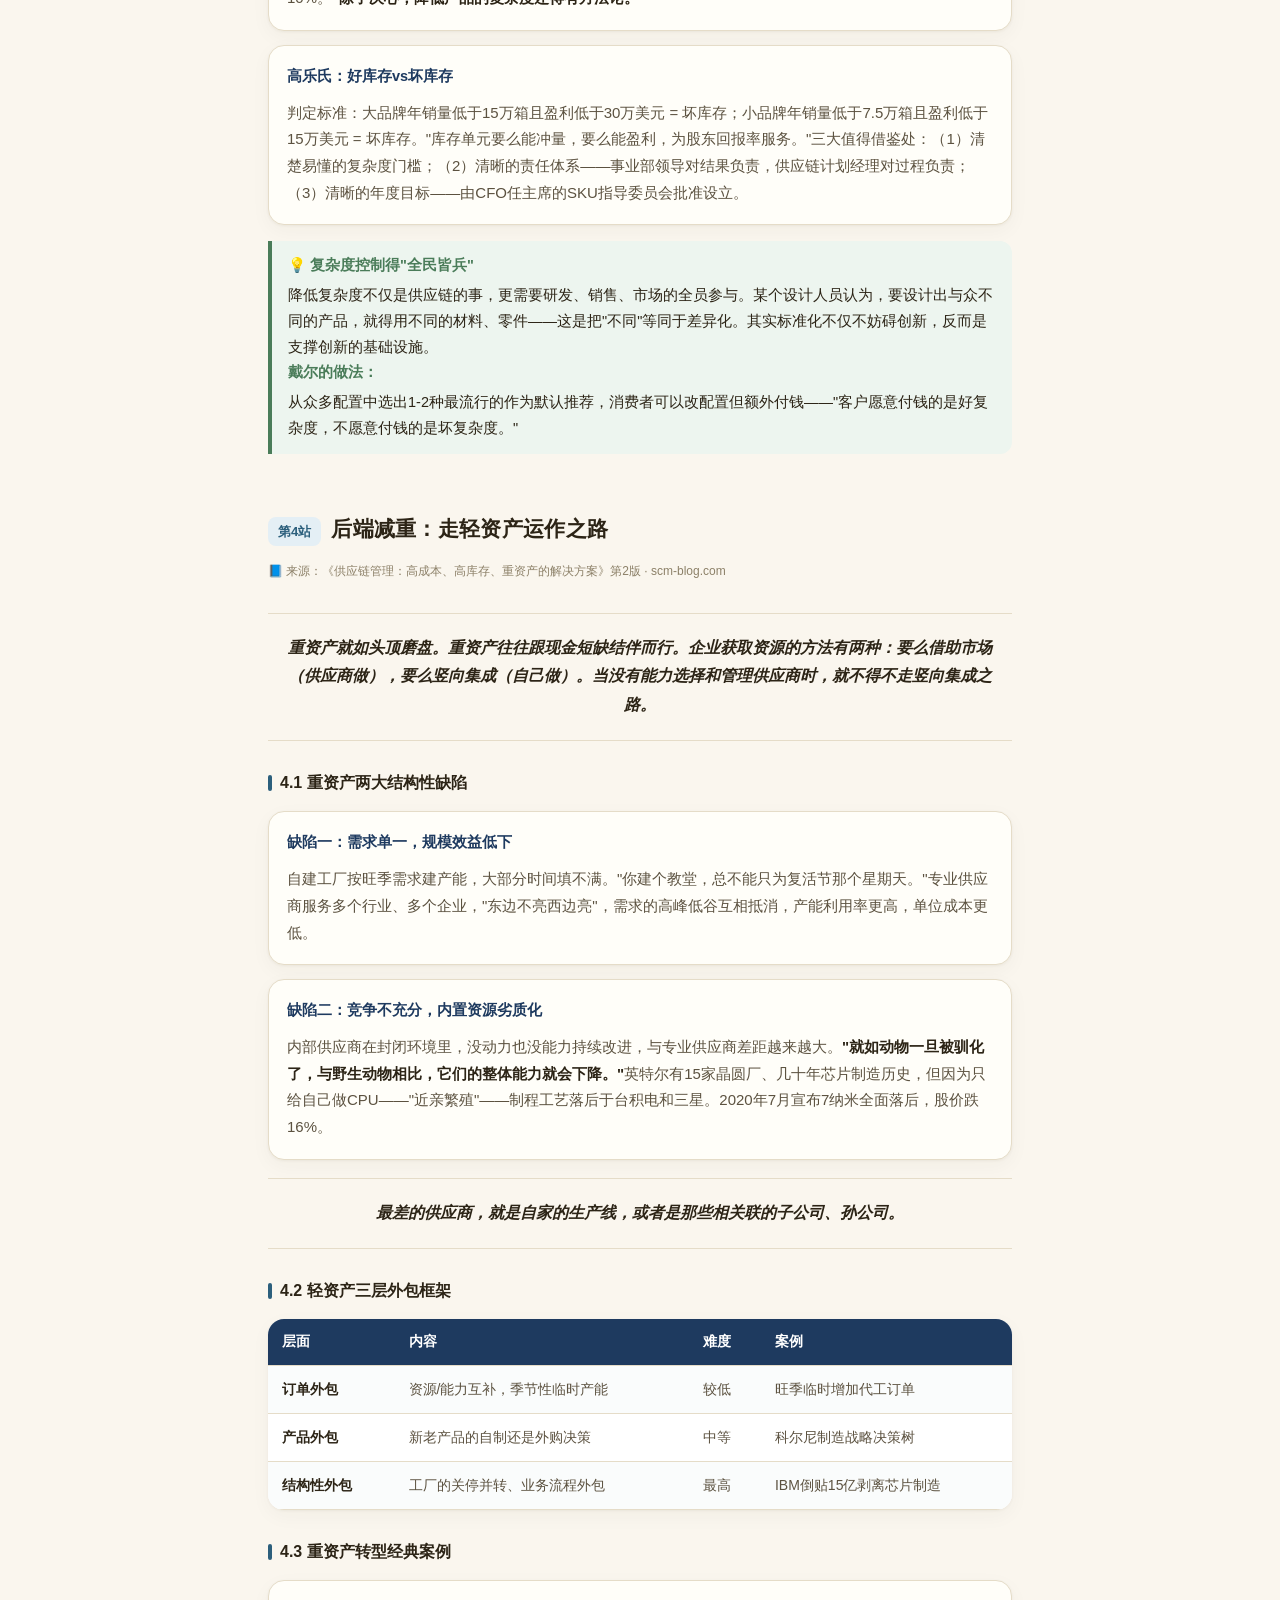
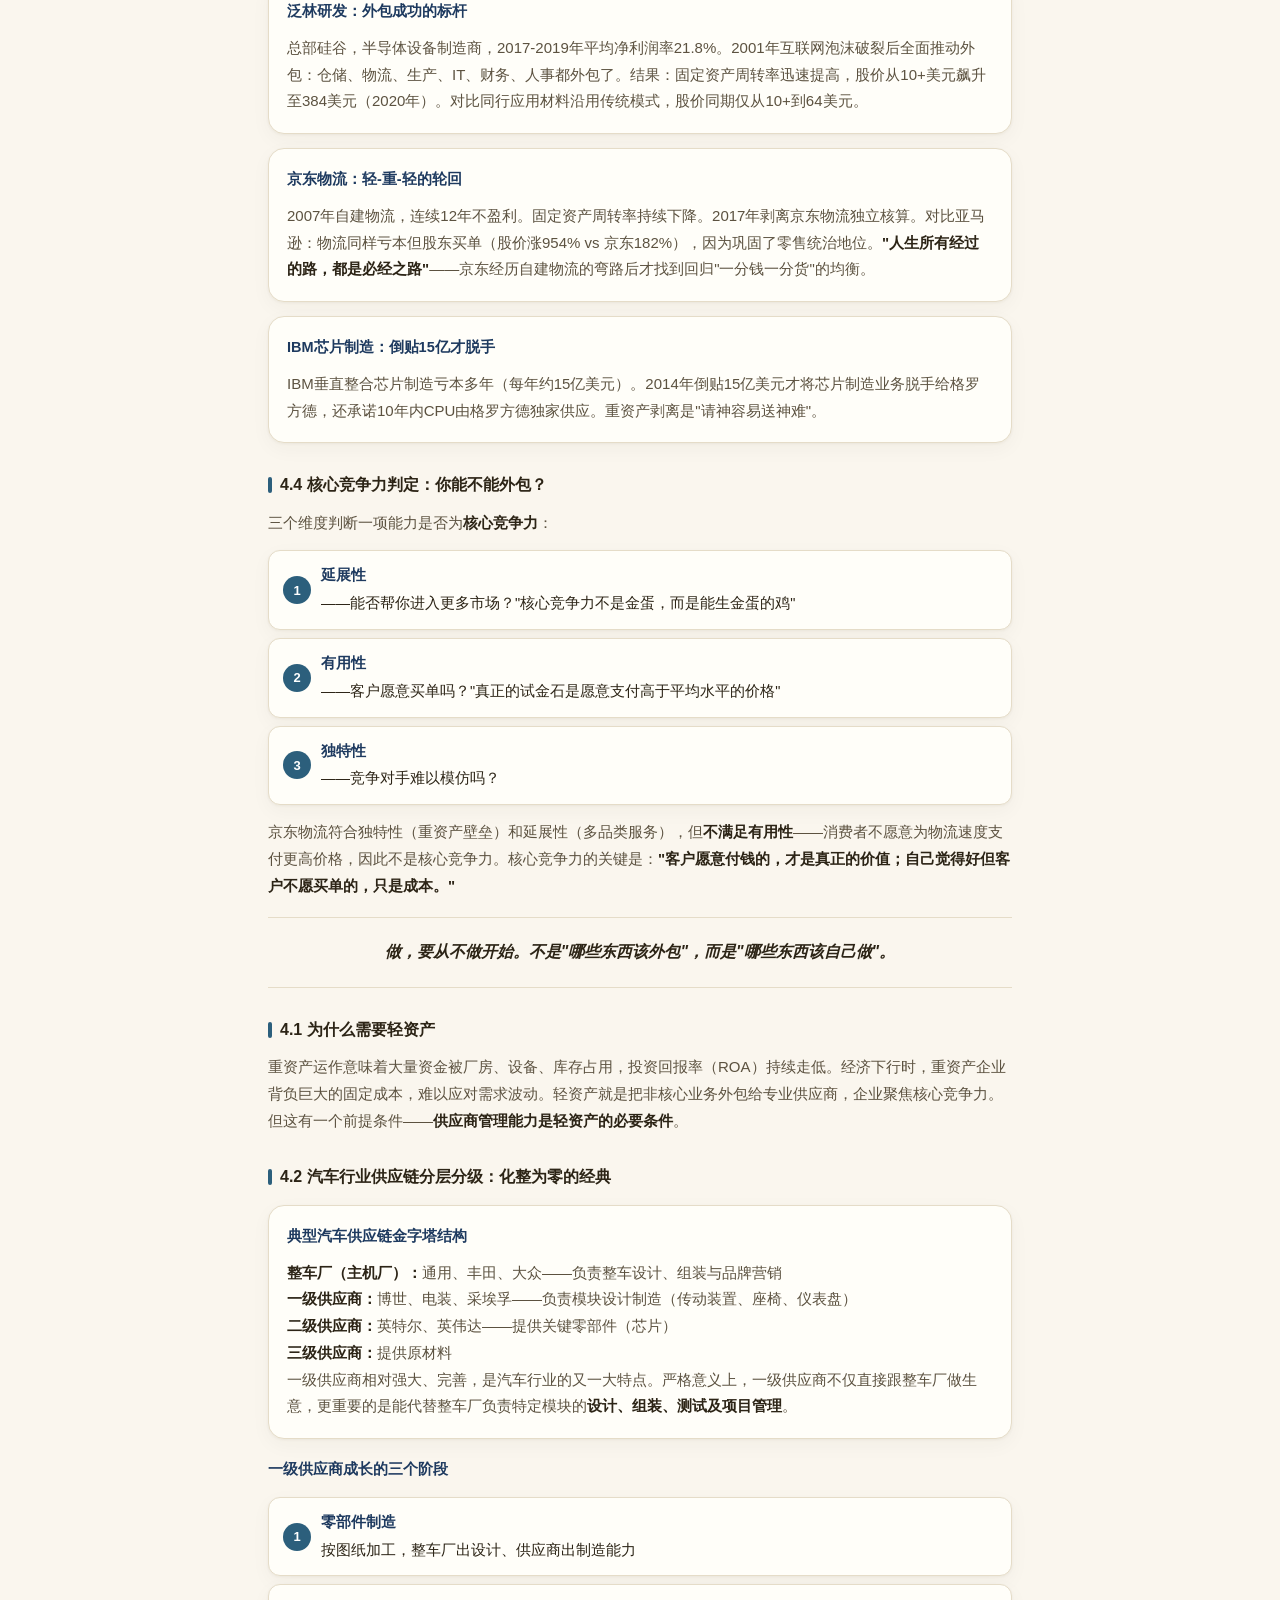
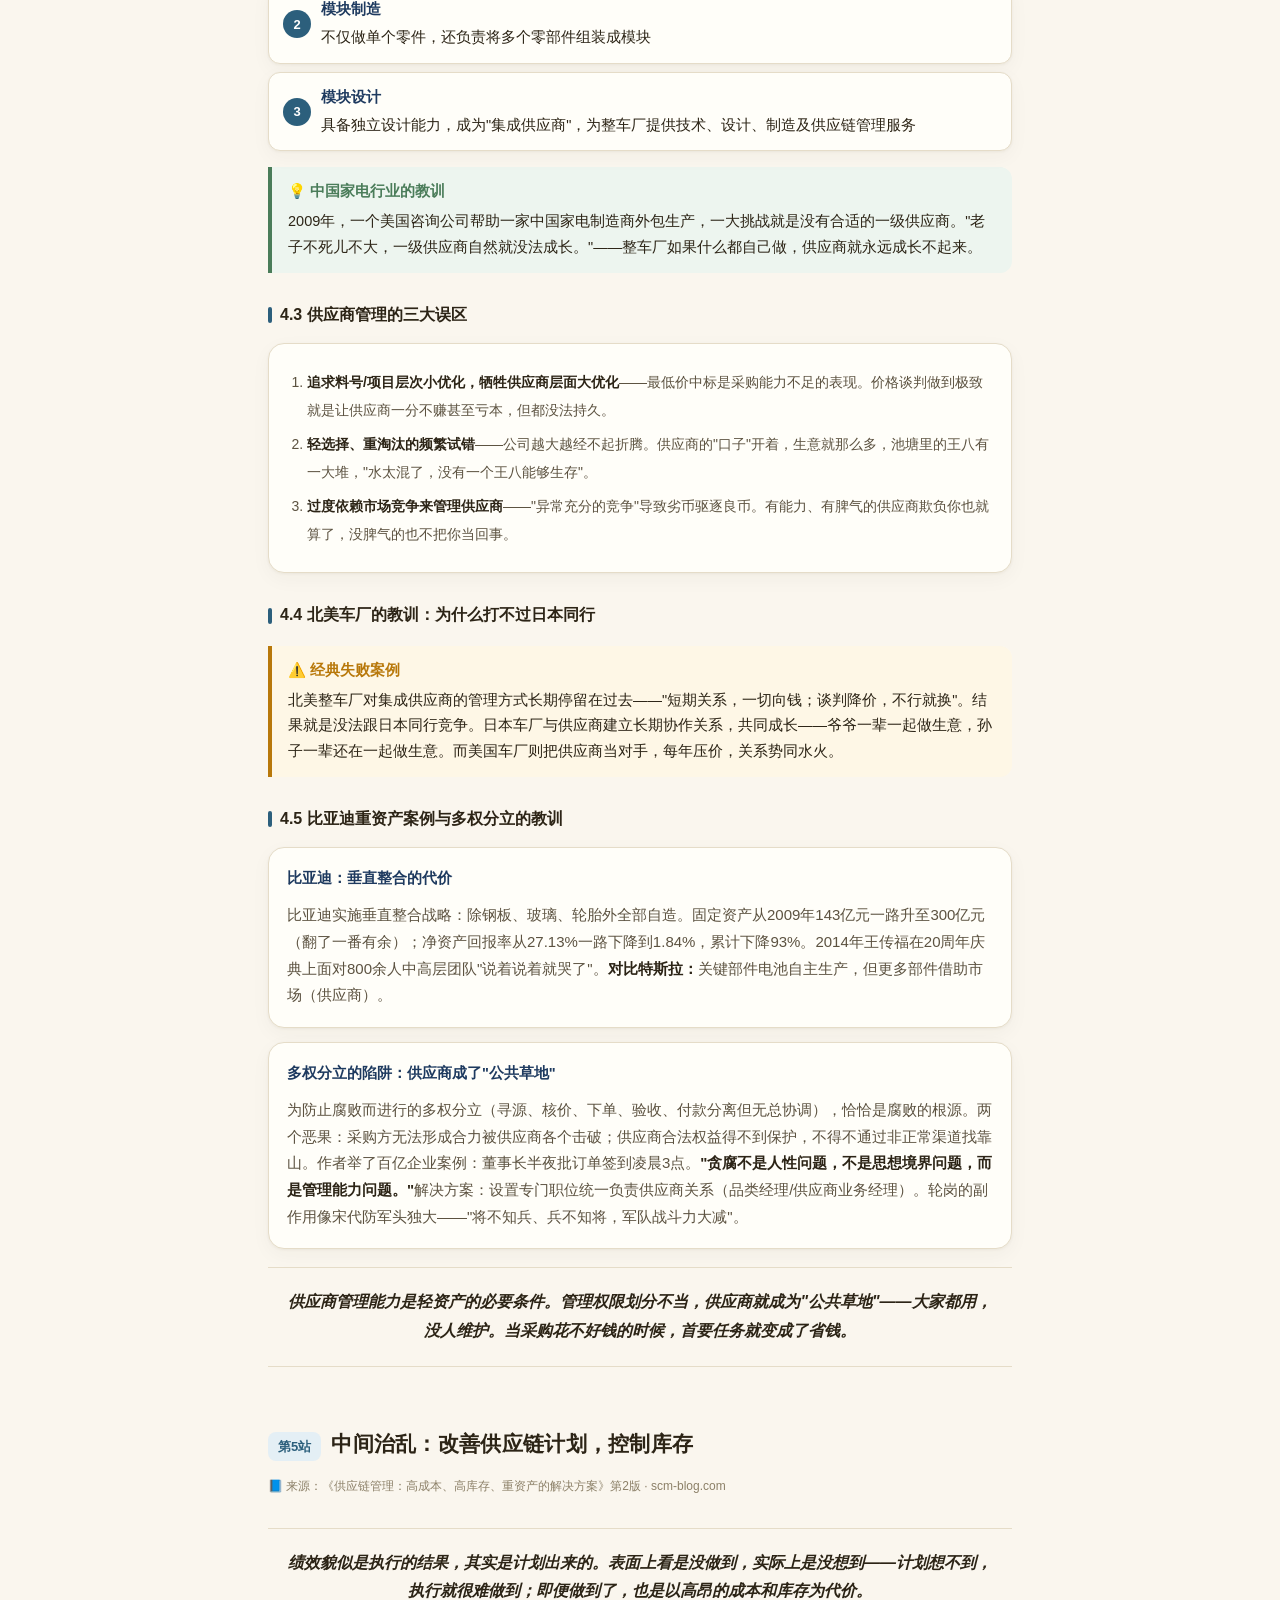
==== commit 7f7dd255: "v5: GTM设计语言全面重写UI——Hero渐变、毛玻璃导航、右下三按钮工具组、TOC滑入面板、增强搜索(上下导航+结果列表+Ctrl+K)、恢复浮标优化、h3装饰条、新章节编号徽章" ====
--- a/index.html
+++ b/index.html
@@ -3,208 +3,135 @@
 <head>
 <meta charset="UTF-8"/>
 <meta name="viewport" content="width=device-width,initial-scale=1.0,viewport-fit=cover"/>
-<meta name="description" content="刘宝红供应链管理知识图谱 —— 系统化学习手册，涵盖供应链全景图、三道防线、采购与供应商管理、降本增效等核心知识体系。看完无需再读书。"/>
-<title>刘宝红 · 供应链管理知识图谱</title>
+<meta name="description" content="刘宝红供应链管理知识图谱——系统化学习手册，涵盖6本著作精华"/>
+<title>刘宝红·供应链管理知识图谱</title>
 <style>
-/* ===== Design Tokens ===== */
-:root {
-    --page: #faf6ee;--card: #fffef9;--ink: #2c2416;--ink-2: #5c5240;--ink-3: #8c8068;
-    --line: #e5dcc8;--shadow: 0 1px 3px rgba(60,40,16,.05), 0 6px 20px rgba(60,40,16,.04);
-    --radius: 14px;
-    --bk1: #1e3a5f;--bk1-soft: #e8eef5;--bk1-light: #f0f4f8;
-    --bk2: #2c5f7c;--bk2-soft: #e4eff5;--bk2-light: #eef5f9;
-    --bk3: #b8453a;--bk3-soft: #fbebe8;--bk3-light: #fdf3f1;
-    --amber: #b8780a;--amber-soft: #fef7e6;--tip: #4a7c59;--tip-soft: #edf5ef;
-}
-*{box-sizing:border-box;margin:0;padding:0}
+/* SCM Knowledge Atlas — GTM-inspired design language */
+:root{--page:#faf6ee;--card:#fffef9;--ink:#2c2416;--ink-2:#5c5240;--ink-3:#8c8068;--line:#e5dcc8;--shadow:0 1px 3px rgba(60,40,16,.05),0 6px 20px rgba(60,40,16,.04);--radius:16px;--bk1:#1e3a5f;--bk1-soft:#e8eef5;--bk1-light:#f0f4f8;--bk2:#2c5f7c;--bk2-soft:#e4eff5;--bk2-light:#eef5f9;--bk3:#b8453a;--bk3-soft:#fbebe8;--bk3-light:#fdf3f1;--amber:#b8780a;--amber-soft:#fef7e6;--tip:#4a7c59;--tip-soft:#edf5ef;--indigo:#3b4ba8;--indigo-soft:#eceefb}
+*{box-sizing:border-box;margin:0;padding:0;-webkit-tap-highlight-color:transparent}
 html{scroll-behavior:smooth;scroll-padding-top:56px}
-body{font-family:-apple-system,BlinkMacSystemFont,"PingFang SC","Hiragino Sans GB","Microsoft YaHei",sans-serif;line-height:1.82;color:var(--ink);background:var(--page);-webkit-font-smoothing:antialiased;-webkit-tap-highlight-color:transparent}
-
-#progress{position:fixed;top:0;left:0;height:3px;background:var(--bk1);z-index:100;transition:width .1s linear}
-
-/* Hero */
-.hero{background:linear-gradient(160deg,#f5efe0 0%,#ede4d3 40%,#e8dcc8 100%);padding:48px 18px 36px;text-align:center;border-bottom:1px solid var(--line)}
-.hero h1{font-size:28px;font-weight:700;color:var(--ink);letter-spacing:.02em}
-.hero .sub{font-size:15px;color:var(--ink-2);margin-top:8px;line-height:1.6}
-.hero .meta{font-size:13px;color:var(--ink-3);margin-top:12px}
-.hero .meta a{color:var(--bk1);text-decoration:none}
-.hero .meta a:hover{text-decoration:underline}
-
-/* Nav */
-.nav{position:sticky;top:0;z-index:50;background:rgba(250,246,238,.92);backdrop-filter:blur(12px);border-bottom:1px solid var(--line)}
-.nav-inner{display:flex;gap:4px;overflow-x:auto;padding:10px 14px;scrollbar-width:none;max-width:840px;margin:0 auto}
+body{font-family:-apple-system,BlinkMacSystemFont,"PingFang SC","Hiragino Sans GB","Microsoft YaHei",sans-serif;line-height:1.78;color:var(--ink);background:var(--page);-webkit-font-smoothing:antialiased}
+#progress{position:fixed;top:0;left:0;height:3px;width:0;background:var(--bk1);z-index:60;transition:width .1s linear}
+.hero{background:linear-gradient(135deg,#1e3a5f 0%,#2c5f7c 40%,#3a6a5e 100%);color:#fff;padding:54px 22px 40px;position:relative;overflow:hidden}
+.hero::after{content:"";position:absolute;right:-60px;top:-60px;width:240px;height:240px;border-radius:50%;background:rgba(255,255,255,.1)}
+.hero::before{content:"";position:absolute;right:70px;bottom:-90px;width:180px;height:180px;border-radius:50%;background:rgba(255,255,255,.06)}
+.hero .tag{display:inline-block;font-size:12px;letter-spacing:2px;background:rgba(255,255,255,.15);padding:4px 12px;border-radius:999px;margin-bottom:16px}
+.hero h1{font-size:26px;line-height:1.3;margin:0 0 12px;font-weight:800;letter-spacing:.5px}
+.hero p{font-size:14px;opacity:.92;margin:0;max-width:660px}
+.hero .meta{margin-top:18px;font-size:12px;opacity:.7;position:relative;z-index:2}
+.hero .meta a{color:rgba(255,255,255,.9);text-decoration:underline}
+.nav{position:sticky;top:0;z-index:50;background:rgba(255,254,249,.92);backdrop-filter:blur(10px);border-bottom:1px solid var(--line)}
+.nav-inner{display:flex;gap:6px;overflow-x:auto;padding:10px 14px;scrollbar-width:none;max-width:820px;margin:0 auto}
 .nav-inner::-webkit-scrollbar{display:none}
-.nav-inner a{flex:0 0 auto;white-space:nowrap;padding:6px 12px;border-radius:20px;font-size:13px;font-weight:500;color:var(--ink-2);text-decoration:none;transition:all .2s;border:1px solid transparent}
-.nav-inner a:hover{background:rgba(30,58,95,.06);color:var(--bk1)}
-.nav-inner a.active{background:var(--bk1);color:#fff;border-color:var(--bk1)}
-
-/* TOC */
-.toc-wrap{max-width:780px;margin:20px auto 0;padding:0 18px}
-.toc{background:var(--card);border:1px solid var(--line);border-radius:var(--radius);padding:6px 0;box-shadow:var(--shadow)}
-.toc summary{padding:12px 18px;font-size:14px;font-weight:600;color:var(--ink);cursor:pointer;user-select:none;list-style:none;display:flex;align-items:center;gap:8px}
-.toc summary::-webkit-details-marker{display:none}
-.toc summary .toc-arrow{transition:transform .2s;font-size:11px;color:var(--ink-3)}
-.toc[open] summary .toc-arrow{transform:rotate(90deg)}
-.toc-grid{display:grid;grid-template-columns:1fr 1fr;gap:1px;padding:4px 14px 12px}
-.toc-item{display:flex;align-items:flex-start;gap:8px;padding:6px 8px;text-decoration:none;border-radius:6px;transition:background .15s;font-size:13px;color:var(--ink-2);line-height:1.6}
-.toc-item:hover{background:var(--bk1-light);color:var(--bk1)}
-.toc-item .toc-dot{width:8px;height:8px;border-radius:50%;margin-top:5px;flex-shrink:0}
-.toc-item .toc-dot.bk1{background:var(--bk1)}
-.toc-item .toc-dot.bk2{background:var(--bk2)}
-.toc-item .toc-dot.bk3{background:var(--bk3)}
-.toc-item .toc-dot.tip{background:var(--tip)}
-
-/* Search */
-.search-wrap{max-width:780px;margin:16px auto 0;padding:0 18px}
-.search-box{display:flex;align-items:center;gap:10px;background:var(--card);border:1px solid var(--line);border-radius:28px;padding:10px 18px;box-shadow:var(--shadow);transition:border-color .2s}
-.search-box:focus-within{border-color:var(--bk1)}
-.search-box input{flex:1;border:none;outline:none;font-size:14px;color:var(--ink);background:transparent;font-family:inherit}
-.search-box input::placeholder{color:var(--ink-3)}
-.search-box .kbd{font-size:11px;color:var(--ink-3);background:var(--page);padding:2px 6px;border-radius:4px;border:1px solid var(--line);flex-shrink:0;white-space:nowrap}
-.search-info{text-align:center;font-size:12px;color:var(--ink-3);margin-top:6px;display:none}
-.search-info.show{display:block}
-
-/* Content */
+.nav a{flex:0 0 auto;font-size:13px;color:var(--ink-2);text-decoration:none;padding:6px 13px;border-radius:999px;white-space:nowrap;border:1px solid transparent;transition:.2s}
+.nav a:hover{background:var(--bk1-light);color:var(--bk1)}
+.nav a.active{background:var(--bk1);color:#fff}
 .wrap{max-width:780px;margin:0 auto;padding:0 18px 80px}
-section{scroll-margin-top:56px;padding-top:36px}
-section:first-of-type{padding-top:16px}
-
-/* Chapter */
-.ch-head{margin-bottom:24px;padding-bottom:16px;border-bottom:2px solid var(--line)}
-.ch-num{font-size:12px;font-weight:600;text-transform:uppercase;letter-spacing:.08em;color:var(--ink-3);margin-bottom:6px}
-.ch-head h2{font-size:23px;font-weight:700;color:var(--ink);line-height:1.4}
-.ch-head h2 .badge{display:inline-block;font-size:11px;font-weight:600;padding:2px 8px;border-radius:10px;margin-left:6px;vertical-align:middle}
-.badge-new{background:var(--bk3-soft);color:var(--bk3)}
-.badge-must{background:var(--amber-soft);color:var(--amber)}
-.ch-head .ch-source{font-size:12px;color:var(--ink-3);margin-top:6px}
-.ch-bk1 .ch-head{border-bottom-color:var(--bk1)}.ch-bk1 .ch-num{color:var(--bk1)}
-.ch-bk2 .ch-head{border-bottom-color:var(--bk2)}.ch-bk2 .ch-num{color:var(--bk2)}
-.ch-bk3 .ch-head{border-bottom-color:var(--bk3)}.ch-bk3 .ch-num{color:var(--bk3)}
-
-/* Elements */
-h3{font-size:18px;font-weight:650;color:var(--ink);margin:28px 0 12px;line-height:1.5}
-h4{font-size:15.5px;font-weight:600;color:var(--ink-2);margin:20px 0 8px}
-p{margin:10px 0;font-size:14.5px;color:var(--ink-2)}
-strong{color:var(--ink)}
-
-.card{background:var(--card);border:1px solid var(--line);border-radius:var(--radius);padding:18px 20px;margin:16px 0;box-shadow:var(--shadow)}
-.card h4{margin-top:0}
-.card p{margin:8px 0}
-
-.quote{padding:14px 18px;border-radius:var(--radius);margin:14px 0;font-size:14px;line-height:1.72;color:var(--ink-2)}
-.quote strong{display:block;margin-bottom:4px}
-.quote.bk1{background:var(--bk1-light);border-left:4px solid var(--bk1)}
-.quote.bk2{background:var(--bk2-light);border-left:4px solid var(--bk2)}
-.quote.bk3{background:var(--bk3-light);border-left:4px solid var(--bk3)}
-.quote.tip{background:var(--tip-soft);border-left:4px solid var(--tip)}
-.quote.tip strong{color:var(--tip)}
-.quote.amber{background:var(--amber-soft);border-left:4px solid var(--amber)}
-
-.table-scroll{overflow-x:auto;margin:14px 0;-webkit-overflow-scrolling:touch}
-table{width:100%;border-collapse:collapse;font-size:14px;min-width:480px}
-th,td{padding:10px 14px;text-align:left;border-bottom:1px solid var(--line)}
-th{background:var(--bk1-light);font-weight:600;color:var(--ink);font-size:13px;white-space:nowrap}
-td{color:var(--ink-2)}tr:last-child td{border-bottom:none}
-
+section{padding-top:40px;scroll-margin-top:56px}
+.ch-head{display:flex;align-items:baseline;gap:10px;margin-bottom:20px;flex-wrap:wrap}
+.ch-num{font-size:13px;font-weight:700;padding:3px 10px;border-radius:8px;flex:0 0 auto}
+.ch-bk1 .ch-num{color:var(--bk1);background:var(--bk1-soft)}.ch-bk2 .ch-num{color:var(--bk2);background:var(--bk2-soft)}.ch-bk3 .ch-num{color:var(--bk3);background:var(--bk3-soft)}
+.ch-head h2{font-size:21px;margin:0;color:var(--ink);font-weight:800;letter-spacing:.3px}
+.ch-source{font-size:12px;color:var(--ink-3);margin-top:4px;width:100%}
+.ch-head h2 .badge{display:inline-block;font-size:11px;font-weight:700;padding:2px 8px;border-radius:6px;margin-left:8px;vertical-align:middle;letter-spacing:.5px;background:var(--amber-soft);color:var(--amber)}
+h3{font-size:16px;margin:28px 0 8px;color:var(--ink);font-weight:700;display:flex;align-items:center;gap:8px}
+h3::before{content:"";width:4px;height:16px;border-radius:3px;display:inline-block}
+.ch-bk1 h3::before{background:var(--bk1)}.ch-bk2 h3::before{background:var(--bk2)}.ch-bk3 h3::before{background:var(--bk3)}
+h4{font-size:14.5px;margin:18px 0 6px;color:var(--bk1);font-weight:700}
+p{margin:10px 0;font-size:15px;color:var(--ink-2)}strong{color:var(--ink)}
+.card{background:var(--card);border:1px solid var(--line);border-radius:var(--radius);padding:18px 18px 10px;margin:14px 0;box-shadow:var(--shadow)}
+.card h4{margin:0 0 10px}.card p{margin:8px 0}
+.card ol,.card ul{margin:6px 0 14px;padding-left:20px;font-size:14.5px;color:var(--ink-2);line-height:1.8}.card li{margin:6px 0}
+.quote{border-left:4px solid var(--bk1);background:var(--bk1-soft);padding:12px 16px;border-radius:0 12px 12px 0;margin:16px 0;font-size:14.5px;color:var(--ink)}
+.quote strong{display:block;margin-bottom:4px;color:var(--bk1)}.quote.bk1{border-left-color:var(--bk1);background:var(--bk1-light)}
+.quote.bk2{border-left-color:var(--bk2);background:var(--bk2-light)}.quote.bk2 strong{color:var(--bk2)}
+.quote.bk3{border-left-color:var(--bk3);background:var(--bk3-light)}.quote.bk3 strong{color:var(--bk3)}
+.quote.tip{border-left-color:var(--tip);background:var(--tip-soft)}.quote.tip strong{color:var(--tip)}
+.quote.amber{border-left-color:var(--amber);background:var(--amber-soft)}.quote.amber strong{color:var(--amber)}
+.jinquote{font-size:16px;font-weight:600;color:var(--ink);text-align:center;padding:20px 16px;margin:18px 0;border-top:1px solid var(--line);border-bottom:1px solid var(--line);line-height:1.8;font-style:italic}
+.table-scroll{overflow-x:auto;margin:14px 0;border-radius:var(--radius);box-shadow:var(--shadow);-webkit-overflow-scrolling:touch}
+table{border-collapse:collapse;width:100%;min-width:480px;background:#fff;font-size:14px}
+th,td{text-align:left;padding:11px 14px;border-bottom:1px solid var(--line);vertical-align:top}
+th{background:var(--bk1);color:#fff;font-weight:600;font-size:13.5px}
+tr:nth-child(even){background:#fafcfc}td{color:var(--ink-2)}td strong{color:var(--ink)}
 .steps{counter-reset:step;list-style:none;padding:0;margin:14px 0}
-.steps li{counter-increment:step;padding:12px 14px 12px 48px;position:relative;margin:6px 0;background:var(--card);border-radius:10px;border:1px solid var(--line);font-size:14px;color:var(--ink-2)}
-.steps li::before{content:counter(step);position:absolute;left:14px;top:12px;width:24px;height:24px;border-radius:50%;background:var(--bk1);color:#fff;font-size:12px;font-weight:700;display:flex;align-items:center;justify-content:center}
-.steps.bk3 li::before{background:var(--bk3)}.steps.bk2 li::before{background:var(--bk2)}
-.steps li strong{display:block;margin-bottom:2px}
-
+.steps li{counter-increment:step;position:relative;padding:12px 14px 12px 52px;background:var(--card);border:1px solid var(--line);border-radius:12px;margin:8px 0;box-shadow:var(--shadow);font-size:14.5px;color:var(--ink)}
+.steps li::before{content:counter(step);position:absolute;left:14px;top:50%;transform:translateY(-50%);width:28px;height:28px;border-radius:50%;background:var(--bk1);color:#fff;font-weight:700;font-size:13px;display:flex;align-items:center;justify-content:center}
+.steps.bk2 li::before{background:var(--bk2)}.steps.bk3 li::before{background:var(--bk3)}.steps li strong{display:block;margin-bottom:2px;color:var(--bk1)}
 .concept-grid{display:grid;grid-template-columns:1fr 1fr;gap:12px;margin:14px 0}
 .concept-card{background:var(--card);border:1px solid var(--line);border-radius:var(--radius);padding:16px;box-shadow:var(--shadow)}
-.concept-card .cc-icon{font-size:20px;margin-bottom:6px}
-.concept-card h4{font-size:14px;margin:4px 0;color:var(--ink)}
-.concept-card p{font-size:13px;color:var(--ink-2);margin:4px 0;line-height:1.6}
-
+.concept-card .cc-icon{font-size:20px;margin-bottom:6px}.concept-card h4{font-size:14px;margin:4px 0;color:var(--ink)}.concept-card p{font-size:13px;margin:4px 0;line-height:1.6}
 .glossary{display:grid;grid-template-columns:1fr 1fr;gap:1px;background:var(--line);border:1px solid var(--line);border-radius:var(--radius);overflow:hidden;margin:14px 0}
-.term{padding:14px 16px;background:var(--card)}
-.term .t{font-weight:600;font-size:14px;color:var(--ink)}
-.term .d{font-size:13px;color:var(--ink-2);margin-top:4px;line-height:1.6}
-
-.formula{background:#1e2a1e;color:#c8e6c0;font-family:"SF Mono",Consolas,monospace;font-size:13px;padding:16px 20px;border-radius:12px;margin:14px 0;line-height:1.8}
-
-.jinquote{font-size:16px;font-weight:600;color:var(--ink);text-align:center;padding:20px 16px;margin:18px 0;border-top:1px solid var(--line);border-bottom:1px solid var(--line);line-height:1.8;font-style:italic}
-.jinquote::before{content:'"';color:var(--bk1);font-size:28px}
-.jinquote::after{content:'"';color:var(--bk1);font-size:28px}
-
-hr{border:none;border-top:1px solid var(--line);margin:32px 0}
-.footer{text-align:center;padding:40px 18px;color:var(--ink-3);font-size:13px;line-height:2}
-.footer a{color:var(--bk1);text-decoration:none}
-.footer a:hover{text-decoration:underline}
-
-#top{position:fixed;bottom:28px;right:28px;width:42px;height:42px;border-radius:50%;background:var(--bk1);color:#fff;border:none;cursor:pointer;font-size:18px;display:flex;align-items:center;justify-content:center;opacity:0;pointer-events:none;transition:opacity .3s;z-index:60;box-shadow:0 2px 12px rgba(30,58,95,.25)}
-#top.show{opacity:1;pointer-events:auto}
-
-#resume-badge{position:fixed;bottom:80px;left:50%;transform:translateX(-50%);background:var(--card);border:1px solid var(--line);border-radius:24px;padding:8px 18px;font-size:13px;color:var(--ink-2);cursor:pointer;z-index:55;box-shadow:var(--shadow);display:none;white-space:nowrap}
-#resume-badge.show{display:block;animation:bounce .6s ease}
-@keyframes bounce{0%,100%{transform:translateX(-50%) translateY(0)}50%{transform:translateX(-50%) translateY(-6px)}}
+.term{padding:14px 16px;background:var(--card)}.term .t{font-size:14px;font-weight:700;color:var(--bk1)}.term .d{font-size:13px;color:var(--ink-2);margin-top:4px;line-height:1.6}
+#right-tools{position:fixed;right:18px;bottom:22px;z-index:40;display:flex;flex-direction:column-reverse;align-items:center;gap:10px}
+.tool-btn{width:44px;height:44px;border-radius:50%;border:none;color:#fff;font-size:18px;cursor:pointer;display:flex;align-items:center;justify-content:center;box-shadow:0 2px 12px rgba(30,58,95,.25);transition:all .2s;opacity:0;pointer-events:none}
+.tool-btn.show{opacity:1;pointer-events:auto}.tool-btn:hover{transform:scale(1.1)}
+#btn-toc{background:var(--bk2)}#btn-toc:hover{background:#244e68}
+#btn-search{background:var(--bk1)}#btn-search:hover{background:#162f4d}
+#top{background:var(--bk3)}#top:hover{background:#a03a30}
+.tool-btn svg{width:20px;height:20px;fill:currentColor}
+.panel-overlay{position:fixed;inset:0;z-index:70;background:rgba(0,0,0,.35);opacity:0;pointer-events:none;transition:opacity .25s}
+.panel-overlay.show{opacity:1;pointer-events:auto}
+.panel{position:fixed;top:0;right:0;bottom:0;width:400px;max-width:90vw;z-index:71;background:var(--card);box-shadow:-6px 0 30px rgba(0,0,0,.12);transform:translateX(100%);transition:transform .3s cubic-bezier(.4,0,.2,1);display:flex;flex-direction:column}
+.panel.show{transform:translateX(0)}
+.panel-header{display:flex;align-items:center;justify-content:space-between;padding:18px 20px;border-bottom:1px solid var(--line);flex:0 0 auto}
+.panel-header h3{margin:0;font-size:16px;color:var(--ink)}.panel-header h3::before{display:none}
+.panel-close{width:32px;height:32px;border-radius:50%;border:none;background:var(--bk1-soft);color:var(--bk1);font-size:16px;cursor:pointer;display:flex;align-items:center;justify-content:center;transition:all .2s}
+.panel-close:hover{background:var(--bk1);color:#fff}
+.panel-body{flex:1 1 auto;overflow-y:auto;padding:8px 0;-webkit-overflow-scrolling:touch}
+.toc-chapter{font-size:14px;font-weight:700;color:var(--ink);padding:14px 20px 6px 12px}.toc-chapter:first-child{padding-top:8px}
+.toc-item{display:block;padding:9px 20px 9px 12px;font-size:13.5px;color:var(--ink-2);text-decoration:none;cursor:pointer;transition:all .15s;border-left:3px solid transparent;line-height:1.5}
+.toc-item:hover{background:var(--bk1-light);color:var(--bk1)}.toc-item.active{background:var(--bk1-light);color:var(--bk1);border-left-color:var(--bk1);font-weight:600}.toc-item.l2{padding-left:30px;font-size:13px}
+.search-box-sm{display:flex;align-items:center;gap:8px;padding:12px 20px;border-bottom:1px solid var(--line);background:var(--page);flex:0 0 auto}
+.search-input{flex:1;border:1.5px solid var(--line);border-radius:10px;padding:10px 14px;font-size:14px;outline:none;background:#fff;transition:border-color .2s}
+.search-input:focus{border-color:var(--bk1)}
+.search-nav{display:flex;align-items:center;gap:4px;font-size:13px;color:var(--ink-2);flex:0 0 auto}
+.search-nav-btn{width:30px;height:30px;border-radius:50%;border:1.5px solid var(--line);background:#fff;color:var(--ink-2);font-size:14px;cursor:pointer;display:flex;align-items:center;justify-content:center;transition:all .15s}
+.search-nav-btn:hover:not(:disabled){border-color:var(--bk1);color:var(--bk1);background:var(--bk1-light)}
+.search-nav-btn:disabled{opacity:.35;cursor:default}.search-count{min-width:44px;text-align:center}
+.search-clear{width:28px;height:28px;border-radius:50%;border:none;background:transparent;color:var(--ink-2);font-size:14px;cursor:pointer;display:flex;align-items:center;justify-content:center}
+.search-clear:hover{background:var(--bk1-soft);color:var(--bk1)}
+mark.search-hit{background:#fde68a;color:var(--ink);border-radius:2px;padding:1px 2px}
+mark.search-hit-current{background:var(--amber);color:#fff;border-radius:3px;padding:2px 3px}
+.search-result-item{cursor:pointer!important}
+#resume-wrap{position:fixed;bottom:80px;left:50%;z-index:45;transform:translateX(-50%) translateY(20px);opacity:0;pointer-events:none;transition:all .35s cubic-bezier(.4,0,.2,1);display:flex;align-items:center;gap:8px;white-space:nowrap}
+#resume-wrap.show{opacity:1;pointer-events:auto;transform:translateX(-50%) translateY(0)}
+#resume-badge{background:var(--bk1);color:#fff;padding:10px 18px 10px 16px;border-radius:999px;font-size:13.5px;font-weight:600;cursor:pointer;box-shadow:0 4px 16px rgba(30,58,95,.35);transition:background .2s,transform .2s,box-shadow .2s;display:flex;align-items:center;gap:7px}
+#resume-badge:hover{background:#162f4d;transform:translateY(-2px);box-shadow:0 6px 20px rgba(30,58,95,.45)}
+#resume-ignore{flex:0 0 auto;width:28px;height:28px;border-radius:50%;border:none;background:var(--bk1);color:#fff;font-size:12px;cursor:pointer;display:flex;align-items:center;justify-content:center;transition:all .2s;opacity:0;transform:scale(.8);box-shadow:0 2px 8px rgba(30,58,95,.25)}
+#resume-wrap.show #resume-ignore{opacity:1;transform:scale(1);transition-delay:.2s}
+#resume-ignore:hover{background:#162f4d;transform:scale(1.08)}
+.footer{margin-top:48px;padding-top:24px;border-top:1px solid var(--line);font-size:12.5px;color:var(--ink-3);line-height:2;text-align:center}
+.footer a{color:var(--bk1);text-decoration:none}.footer a:hover{text-decoration:underline}
 .hidden-by-search{display:none!important}
-.search-highlight{background:#fde68a;border-radius:2px;padding:0 1px}
-
-@media(max-width:520px){
-    .hero h1{font-size:22px}.hero .sub{font-size:13px}.wrap{padding:0 14px 70px}
-    .ch-head h2{font-size:20px}h3{font-size:16px}p{font-size:13.5px}
-    .concept-grid{grid-template-columns:1fr}.glossary{grid-template-columns:1fr}
-    .toc-grid{grid-template-columns:1fr}.nav-inner{padding:8px 10px}
-    .nav-inner a{font-size:12px;padding:5px 10px}.jinquote{font-size:14px}
-}
+@media(max-width:520px){.hero h1{font-size:22px}.hero p{font-size:13px}.wrap{padding:0 14px 70px}h2{font-size:19px}h3{font-size:15px}p{font-size:13.5px}.concept-grid{grid-template-columns:1fr}.glossary{grid-template-columns:1fr}.jinquote{font-size:14px}.nav-inner{padding:8px 10px}.nav a{font-size:12px;padding:5px 10px}.tool-btn{width:40px;height:40px}}
+
 </style>
 </head>
 <body>
-
 <div id="progress"></div>
 
 <header class="hero">
-    <h1>刘宝红 · 供应链管理知识图谱</h1>
-    <p class="sub">系统化学习手册 — 从供应链全景图、三道防线、降本三台阶到采购五阶段<br>包含详细理论、真实案例拆解和核心模型，看完即掌握完整知识体系</p>
-    <p class="meta">内容来源 <a href="https://scm-blog.com" target="_blank">scm-blog.com</a> 刘宝红公开文章 · <a href="https://github.com/ChenJJ-DZL/SCM-Knowledge-Atlas" target="_blank">GitHub</a></p>
+  <div class="tag">供应链管理 · 知识图谱</div>
+  <h1>刘宝红 · 供应链管理知识图谱</h1>
+  <p>系统化学习手册——从供应链全景图、三道防线、降本三台阶到采购五阶段<br>整合6本著作精华，含详细理论、真实案例拆解和核心模型</p>
+  <p class="meta">内容来源 <a href="https://scm-blog.com" target="_blank">scm-blog.com</a> · <a href="https://github.com/ChenJJ-DZL/SCM-Knowledge-Atlas" target="_blank">GitHub</a></p>
 </header>
 
-<nav class="nav" id="nav-bar">
-    <div class="nav-inner" id="nav">
-        <a href="#toc-top">目录</a>
-        <a href="#c1" style="border-left:3px solid var(--bk1);padding-left:9px">全景图</a>
-        <a href="#c2" style="border-left:3px solid var(--bk1);padding-left:9px">采购五阶段</a>
-        <a href="#c3" style="border-left:3px solid var(--bk2);padding-left:9px">前端防杂</a>
-        <a href="#c4" style="border-left:3px solid var(--bk2);padding-left:9px">后端减重</a>
-        <a href="#c5" style="border-left:3px solid var(--bk2);padding-left:9px">中间治乱</a>
-        <a href="#c6" style="border-left:3px solid var(--bk3);padding-left:9px">防线一</a>
-        <a href="#c7" style="border-left:3px solid var(--bk3);padding-left:9px">防线二三</a>
-        <a href="#c8">工具包</a>
-    </div>
+<nav class="nav">
+  <div class="nav-inner" id="nav">
+    <a href="#c1">全景图</a>
+    <a href="#c2">采购与供应商</a>
+    <a href="#c3">前端防杂</a>
+    <a href="#c4">后端减重</a>
+    <a href="#c5">中间治乱</a>
+    <a href="#c6">防线一</a>
+    <a href="#c7">防线二三</a>
+    <a href="#c8">工具包</a>
+  </div>
 </nav>
 
-<!-- ===== TOC ===== -->
-<div class="toc-wrap" id="toc-top">
-<details class="toc" id="toc-details">
-    <summary><span class="toc-arrow">▶</span> 📑 目录预览（点击展开/收起）</summary>
-    <div class="toc-grid">
-        <a href="#c1" class="toc-item"><span class="toc-dot bk1"></span><span><strong>第1站</strong> 供应链全景图 · 新人必读</span></a>
-        <a href="#c2" class="toc-item"><span class="toc-dot bk1"></span><span><strong>第2站</strong> 采购与供应商管理</span></a>
-        <a href="#c3" class="toc-item"><span class="toc-dot bk2"></span><span><strong>第3站</strong> 前端防杂：降低复杂度</span></a>
-        <a href="#c4" class="toc-item"><span class="toc-dot bk2"></span><span><strong>第4站</strong> 后端减重：轻资产之路</span></a>
-        <a href="#c5" class="toc-item"><span class="toc-dot bk2"></span><span><strong>第5站</strong> 中间治乱：改善计划</span></a>
-        <a href="#c6" class="toc-item"><span class="toc-dot bk3"></span><span><strong>第6站</strong> 第一道防线：需求预测</span></a>
-        <a href="#c7" class="toc-item"><span class="toc-dot bk3"></span><span><strong>第7站</strong> 第二三道防线</span></a>
-        <a href="#c8" class="toc-item"><span class="toc-dot tip"></span><span><strong>第8站</strong> 速查工具包</span></a>
-    </div>
-</details>
-</div>
-
-<!-- Search -->
-<div class="search-wrap">
-    <div class="search-box">
-        <span>🔍</span>
-        <input type="text" id="search-input" placeholder="搜索概念、术语、案例、关键词...（Ctrl+K 快速聚焦）" autocomplete="off">
-        <span class="kbd">Ctrl+K</span>
-    </div>
-    <div class="search-info" id="search-info"></div>
-</div>
-
 <div class="wrap">
-
 <!-- 第1站 -->
 <section id="c1" class="ch-bk1">
 <div class="ch-head">
@@ -794,118 +721,54 @@
 <p>系统性梳理，仅供个人学习参考。如需深入学习，建议购买正版书籍。</p>
 <p style="margin-top:12px;font-size:12px">© 刘宝红（Bob Liu）· 机械工业出版社 · 版本 2026.07</p>
 </footer>
-
-</div>
-
-<button id="top" title="回到顶部">↑</button>
-<div id="resume-badge">📍 继续上次阅读 ↓</div>
+</div>
+
+<div id="right-tools">
+  <button id="top" class="tool-btn show" title="回到顶部">
+    <svg viewBox="0 0 24 24"><path d="M7.41 15.41L12 10.83l4.59 4.58L18 14l-6-6-6 6z"/></svg>
+  </button>
+  <button id="btn-search" class="tool-btn show" title="搜索 (Ctrl+K)">
+    <svg viewBox="0 0 24 24"><path d="M15.5 14h-.79l-.28-.27C15.41 12.59 16 11.11 16 9.5 16 5.91 13.09 3 9.5 3S3 5.91 3 9.5 5.91 16 9.5 16c1.61 0 3.09-.59 4.23-1.57l.27.28v.79l5 4.99L20.49 19l-4.99-5zm-6 0C7.01 14 5 11.99 5 9.5S7.01 5 9.5 5 14 7.01 14 9.5 11.99 14 9.5 14z"/></svg>
+  </button>
+  <button id="btn-toc" class="tool-btn show" title="目录">
+    <svg viewBox="0 0 24 24"><path d="M3 18h18v-2H3v2zm0-5h18v-2H3v2zm0-7v2h18V6H3z"/></svg>
+  </button>
+</div>
+
+<div id="resume-wrap">
+  <div id="resume-badge">📍 继续上次阅读 <span class="arrow-down">↓</span></div>
+  <button id="resume-ignore">✕</button>
+</div>
+
+<div class="panel-overlay" id="toc-overlay"></div>
+<div class="panel" id="toc-panel">
+  <div class="panel-header"><h3>📑 目录导航</h3><button class="panel-close" id="toc-close">✕</button></div>
+  <div class="panel-body"><div id="toc-list"></div></div>
+</div>
+
+<div class="panel-overlay" id="search-overlay"></div>
+<div class="panel" id="search-panel">
+  <div class="panel-header"><h3>🔍 内容查找</h3><button class="panel-close" id="search-close">✕</button></div>
+  <div class="search-box-sm">
+    <input type="text" class="search-input" id="search-input" placeholder="输入关键词搜索...">
+    <div class="search-nav">
+      <button class="search-nav-btn" id="search-prev" disabled>▲</button>
+      <span class="search-count" id="search-count">0/0</span>
+      <button class="search-nav-btn" id="search-next" disabled>▼</button>
+    </div>
+    <button class="search-clear" id="search-clear">✕</button>
+  </div>
+  <div class="panel-body" id="search-results"></div>
+</div>
 
 <script>
-(function(){
-    var bar=document.getElementById('progress');
-    window.addEventListener('scroll',function(){
-        var st=window.scrollY||document.documentElement.scrollTop;
-        var dh=document.documentElement.scrollHeight-window.innerHeight;
-        bar.style.width=dh?(st/dh*100)+'%':'0%';
-    });
-})();
-
-(function(){
-    var btn=document.getElementById('top');
-    window.addEventListener('scroll',function(){
-        btn.classList.toggle('show',(window.scrollY||document.documentElement.scrollTop)>400);
-    });
-    btn.addEventListener('click',function(){window.scrollTo({top:0,behavior:'smooth'});});
-})();
-
-(function(){
-    var badge=document.getElementById('resume-badge');
-    window.addEventListener('beforeunload',function(){
-        sessionStorage.setItem('scmScrollPos',window.scrollY);
-    });
-    window.addEventListener('load',function(){
-        var pos=sessionStorage.getItem('scmScrollPos');
-        if(pos&&parseInt(pos)>200){
-            badge.classList.add('show');
-            badge.addEventListener('click',function(){
-                window.scrollTo({top:parseInt(pos),behavior:'smooth'});
-                badge.classList.remove('show');
-            });
-        }
-    });
-})();
-
-(function(){
-    var navLinks=document.querySelectorAll('#nav a');
-    var sections=[];
-    navLinks.forEach(function(a){
-        var id=a.getAttribute('href');
-        if(id&&id.startsWith('#')){
-            var sec=document.querySelector(id);
-            if(sec) sections.push({link:a,section:sec});
-        }
-    });
-    window.addEventListener('scroll',function(){
-        var st=window.scrollY||document.documentElement.scrollTop;
-        var current=null;
-        sections.forEach(function(item){
-            if(item.section.offsetTop-100<=st) current=item;
-        });
-        navLinks.forEach(function(a){a.classList.remove('active');});
-        if(current) current.link.classList.add('active');
-    });
-})();
-
-(function(){
-    var input=document.getElementById('search-input');
-    var info=document.getElementById('search-info');
-    var searchable=document.querySelectorAll('section,.card,.concept-card,.term,.quote,p');
-    function clearHighlights(){
-        document.querySelectorAll('.search-highlight').forEach(function(el){
-            var p=el.parentNode;
-            p.replaceChild(document.createTextNode(el.textContent),el);
-            p.normalize();
-        });
-    }
-    input.addEventListener('input',function(){
-        clearHighlights();
-        var term=input.value.trim().toLowerCase();
-        if(!term){
-            searchable.forEach(function(el){el.classList.remove('hidden-by-search');});
-            info.classList.remove('show');return;
-        }
-        var count=0;
-        searchable.forEach(function(el){
-            if(el.textContent.toLowerCase().indexOf(term)!==-1){
-                el.classList.remove('hidden-by-search');count++;
-                var html=el.innerHTML;
-                var regex=new RegExp('('+term.replace(/[.*+?^${}()|[\]\\]/g,'\\$&')+')','gi');
-                el.innerHTML=html.replace(regex,'<span class="search-highlight">$1</span>');
-            }else{el.classList.add('hidden-by-search');}
-        });
-        document.querySelectorAll('section').forEach(function(sec){
-            var vis=sec.querySelectorAll('.card:not(.hidden-by-search),.concept-card:not(.hidden-by-search),.term:not(.hidden-by-search),.quote:not(.hidden-by-search),p:not(.hidden-by-search)');
-            if(vis.length>0&&term) sec.classList.remove('hidden-by-search');
-        });
-        info.textContent='找到 '+count+' 条匹配结果';
-        info.classList.add('show');
-    });
-})();
-
-/* Ctrl+K search shortcut */
-document.addEventListener('keydown',function(e){
-    if((e.ctrlKey||e.metaKey)&&e.key==='k'){
-        e.preventDefault();
-        document.getElementById('search-input').focus();
-    }
-});
-
-/* Auto-expand TOC on desktop */
-(function(){
-    var toc=document.getElementById('toc-details');
-    if(window.innerWidth>520) toc.setAttribute('open','');
-})();
+(function(){var b=document.getElementById('progress');window.addEventListener('scroll',function(){var s=window.scrollY||document.documentElement.scrollTop,d=document.documentElement.scrollHeight-window.innerHeight;b.style.width=d?(s/d*100)+'%':'0%'});})();
+(function(){var B=document.querySelectorAll('.tool-btn');window.addEventListener('scroll',function(){var s=window.scrollY||document.documentElement.scrollTop;B.forEach(function(b){b.classList.toggle('show',s>200);});});})();
+(function(){document.getElementById('top').addEventListener('click',function(){window.scrollTo({top:0,behavior:'smooth'});});})();
+(function(){var links=document.querySelectorAll('#nav a'),secs=[];links.forEach(function(a){var id=a.getAttribute('href');if(id&&id.startsWith('#')){var s=document.querySelector(id);if(s)secs.push({link:a,section:s});}});window.addEventListener('scroll',function(){var st=window.scrollY||document.documentElement.scrollTop,cur=null;secs.forEach(function(item){if(item.section.offsetTop-100<=st)cur=item;});links.forEach(function(a){a.classList.remove('active');});if(cur)cur.link.classList.add('active');});})();
+(function(){var rw=document.getElementById('resume-wrap'),rb=document.getElementById('resume-badge'),ri=document.getElementById('resume-ignore'),K='scm_scroll_pos';var st;window.addEventListener('scroll',function(){clearTimeout(st);st=setTimeout(function(){var s=window.scrollY;if(s>300)localStorage.setItem(K,s);},500);});window.addEventListener('load',function(){var p=localStorage.getItem(K);if(p&&parseInt(p)>300)rw.classList.add('show');});rb.addEventListener('click',function(){var p=localStorage.getItem(K);if(p){window.scrollTo({top:parseInt(p),behavior:'smooth'});}rw.classList.remove('show');});ri.addEventListener('click',function(){rw.classList.remove('show');});})();
+(function(){var o=document.getElementById('toc-overlay'),pn=document.getElementById('toc-panel'),pc=document.getElementById('toc-close'),pl=document.getElementById('toc-list');function close(){o.classList.remove('show');pn.classList.remove('show');}pc.addEventListener('click',close);o.addEventListener('click',close);document.getElementById('btn-toc').addEventListener('click',function(){o.classList.add('show');pn.classList.add('show');});function build(){var h='',ss=document.querySelectorAll('.wrap section');ss.forEach(function(sec){var id=sec.id;if(!id)return;var h2=sec.querySelector('h2'),title=h2?h2.textContent:'',cn=sec.querySelector('.ch-num'),cnT=cn?cn.textContent:'';h+='<div class=toc-chapter>'+cnT+' '+title+'</div>';var h3s=sec.querySelectorAll('h3');h3s.forEach(function(h3){h+='<a class=toc-item l2 data-sid='+id+' data-txt='+encodeURIComponent(h3.textContent)+'>'+h3.textContent+'</a>';});});pl.innerHTML=h;pl.querySelectorAll('.toc-item').forEach(function(it){it.addEventListener('click',function(){var sid=this.getAttribute('data-sid'),txt=decodeURIComponent(this.getAttribute('data-txt')),sec=document.getElementById(sid);if(sec){var h3s=sec.querySelectorAll('h3'),f=false;h3s.forEach(function(h3){if(h3.textContent===txt&&!f){h3.scrollIntoView({behavior:'smooth',block:'start'});f=true;}});if(!f)sec.scrollIntoView({behavior:'smooth',block:'start'});}close();});});}build();var hiT;window.addEventListener('scroll',function(){clearTimeout(hiT);hiT=setTimeout(function(){var ss=document.querySelectorAll('.wrap section'),its=pl.querySelectorAll('.toc-item'),cur=null;ss.forEach(function(s){var r=s.getBoundingClientRect();if(r.top<=150&&r.bottom>150)cur=s.id;});its.forEach(function(it){it.classList.toggle('active',it.getAttribute('data-sid')===cur);});},200);});})();
+(function(){var o=document.getElementById('search-overlay'),pn=document.getElementById('search-panel'),pc=document.getElementById('search-close'),inp=document.getElementById('search-input'),pr=document.getElementById('search-prev'),nx=document.getElementById('search-next'),cnt=document.getElementById('search-count'),clr=document.getElementById('search-clear'),res=document.getElementById('search-results');var hits=[],ci=-1,marks=[];function close(){o.classList.remove('show');pn.classList.remove('show');clearM();inp.value='';res.innerHTML='';hits=[];ci=-1;updN();}pc.addEventListener('click',close);o.addEventListener('click',close);document.getElementById('btn-search').addEventListener('click',function(){o.classList.add('show');pn.classList.add('show');setTimeout(function(){inp.focus();},300);});function clearM(){marks.forEach(function(m){var p=m.parentNode;if(p){p.replaceChild(document.createTextNode(m.textContent),m);p.normalize();}});marks=[];}function doSearch(q){clearM();hits=[];ci=-1;marks=[];if(!q||q.trim().length<2){res.innerHTML=q?'<p style=padding:20px;color:var(--ink-2);font-size:14px>请输入至少2个字符</p>':'';updN();return;}var ql=q.trim().toLowerCase(),body=document.querySelector('.wrap');if(!body){updN();return;}var w=document.createTreeWalker(body,NodeFilter.SHOW_TEXT,null,false),tns=[];while(w.nextNode()){var n=w.currentNode;if(n.parentElement&&!['SCRIPT','STYLE','NOSCRIPT','SVG'].includes(n.parentElement.tagName)&&!n.parentElement.closest('#search-panel')&&!n.parentElement.closest('.nav')){tns.push(n);}}tns.forEach(function(node){var t=node.textContent.toLowerCase(),i=t.indexOf(ql);if(i!==-1){var sec=node.parentElement.closest('section'),sid=sec?sec.id:'',stitle=sec&&sec.querySelector('h2')?sec.querySelector('h2').textContent:'',ctx=node.textContent.substring(Math.max(0,i-30),i+ql.length+30);hits.push({node:node,sid:sid,stitle:stitle,ctx:ctx,idx:i});}});hits.forEach(function(hit){var node=hit.node,t=node.textContent,ql2=ql.length,si=t.toLowerCase().indexOf(ql);if(si!==-1){var be=t.substring(0,si),ma=t.substring(si,si+ql2),af=t.substring(si+ql2),mk=document.createElement('mark');mk.className='search-hit';mk.textContent=ma;var p=node.parentNode;p.replaceChild(document.createTextNode(af),node);p.insertBefore(mk,p.childNodes[p.childNodes.length-1]);p.insertBefore(document.createTextNode(be),mk);marks.push(mk);hit.mark=mk;}});if(hits.length===0){res.innerHTML='<p style=padding:20px;color:var(--ink-2);font-size:14px>未找到匹配结果</p>';}else{var html='<div style=padding:8px>';hits.forEach(function(hit,i){html+='<div class="toc-item search-result-item" data-i='+i+' style=font-size:13px;padding:10px 20px;border-bottom:1px solid var(--line)>';html+='<div style=font-weight:600;color:var(--bk1);margin-bottom:4px>'+esc(hit.stitle||'正文')+'</div>';html+='<div style=color:var(--ink-2);font-size:12.5px;line-height:1.5>...'+esc(hit.ctx)+'...</div></div>';});html+='</div>';res.innerHTML=html;res.querySelectorAll('.search-result-item').forEach(function(item){item.addEventListener('click',function(){navTo(parseInt(this.getAttribute('data-i')));});});}updN();}function esc(s){var d=document.createElement('div');d.textContent=s;return d.innerHTML;}function navTo(idx){if(idx<0||idx>=hits.length)return;if(ci>=0&&ci<hits.length&&hits[ci].mark)hits[ci].mark.classList.remove('search-hit-current');ci=idx;var hit=hits[ci];if(hit.mark){hit.mark.classList.add('search-hit-current');hit.mark.scrollIntoView({behavior:'smooth',block:'center'});}updN();}function updN(){var t=hits.length,c=ci>=0?ci+1:0;cnt.textContent=t>0?c+'/'+t:'0/0';pr.disabled=t===0||ci<=0;nx.disabled=t===0||ci>=t-1;}var st;inp.addEventListener('input',function(){clearTimeout(st);st=setTimeout(function(){doSearch(inp.value);},300);});inp.addEventListener('keydown',function(e){if(e.key==='Enter'){e.preventDefault();if(hits.length>0)navTo(ci<0?0:ci);}});pr.addEventListener('click',function(){if(ci>0)navTo(ci-1);});nx.addEventListener('click',function(){if(ci<hits.length-1)navTo(ci+1);});clr.addEventListener('click',function(){inp.value='';doSearch('');inp.focus();});document.addEventListener('keydown',function(e){if((e.ctrlKey||e.metaKey)&&e.key==='k'){e.preventDefault();document.getElementById('btn-search').click();}});})();
 </script>
-
 </body>
 </html>
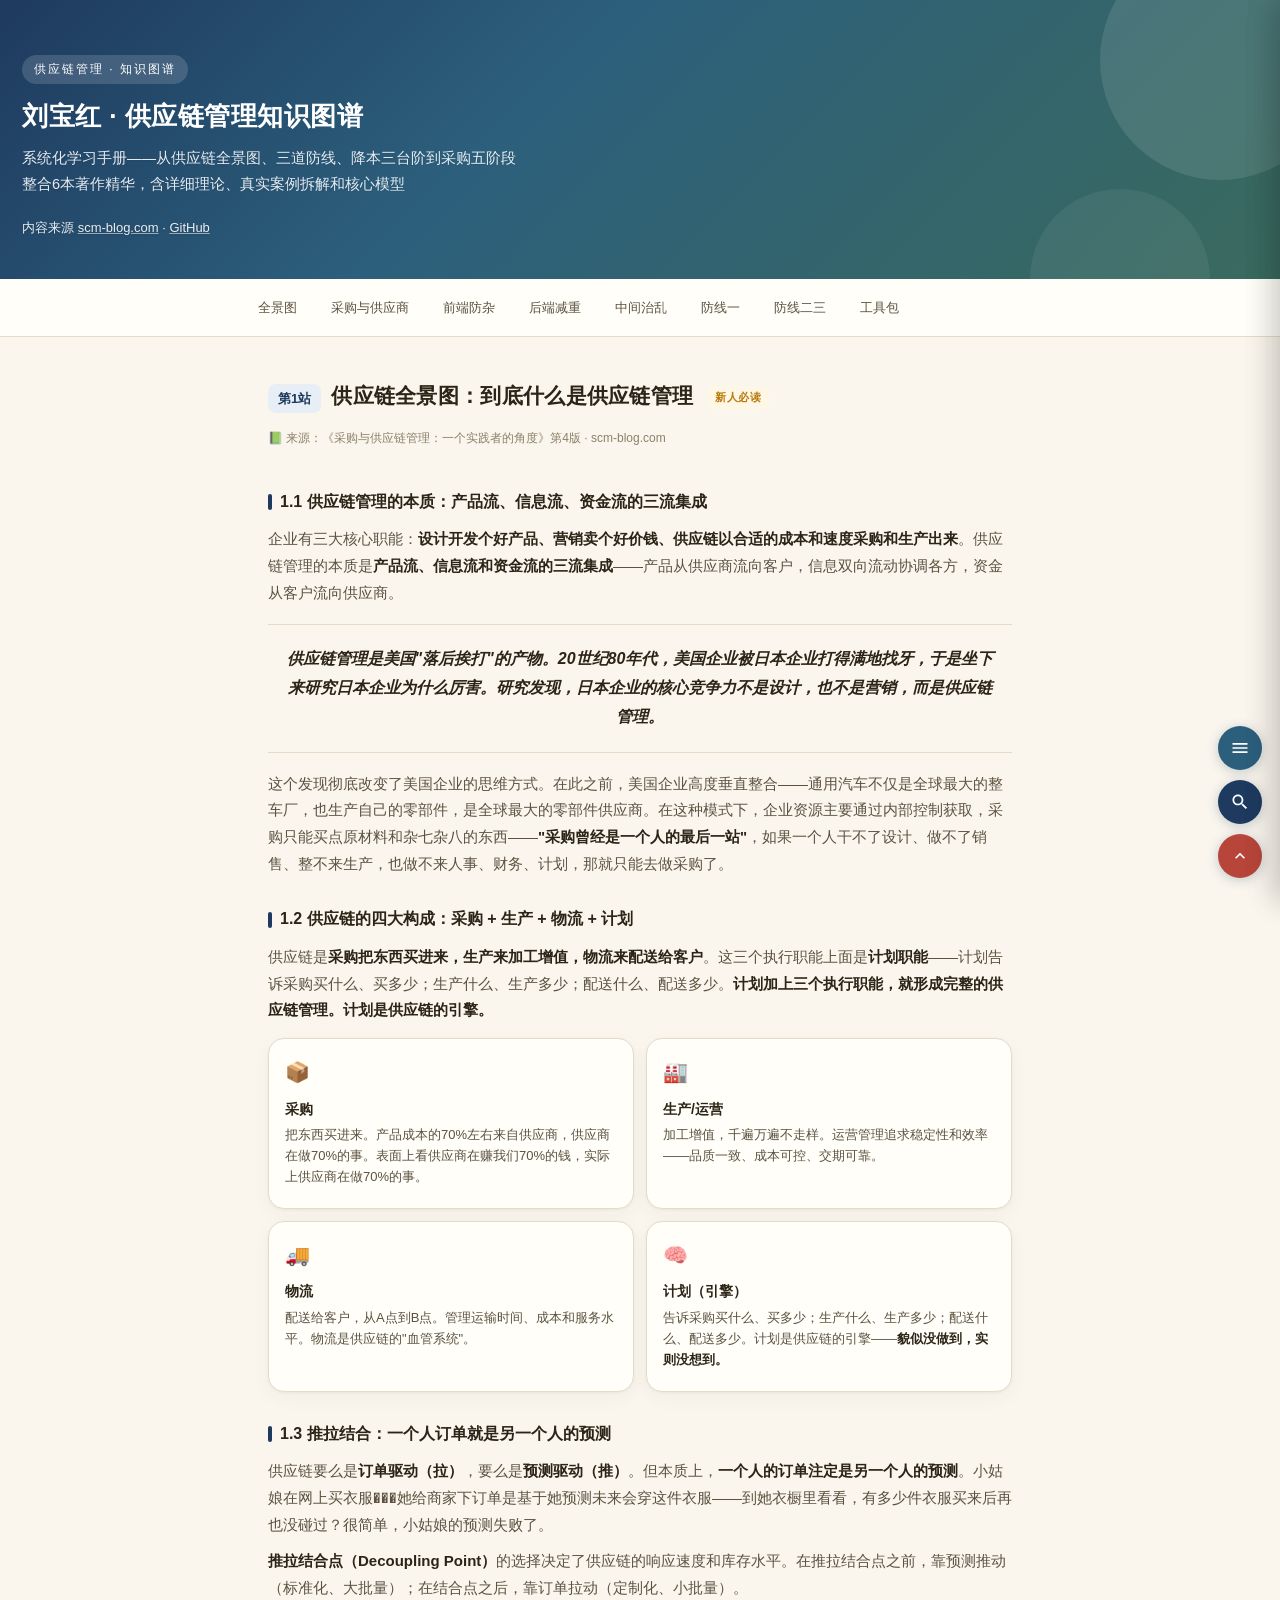
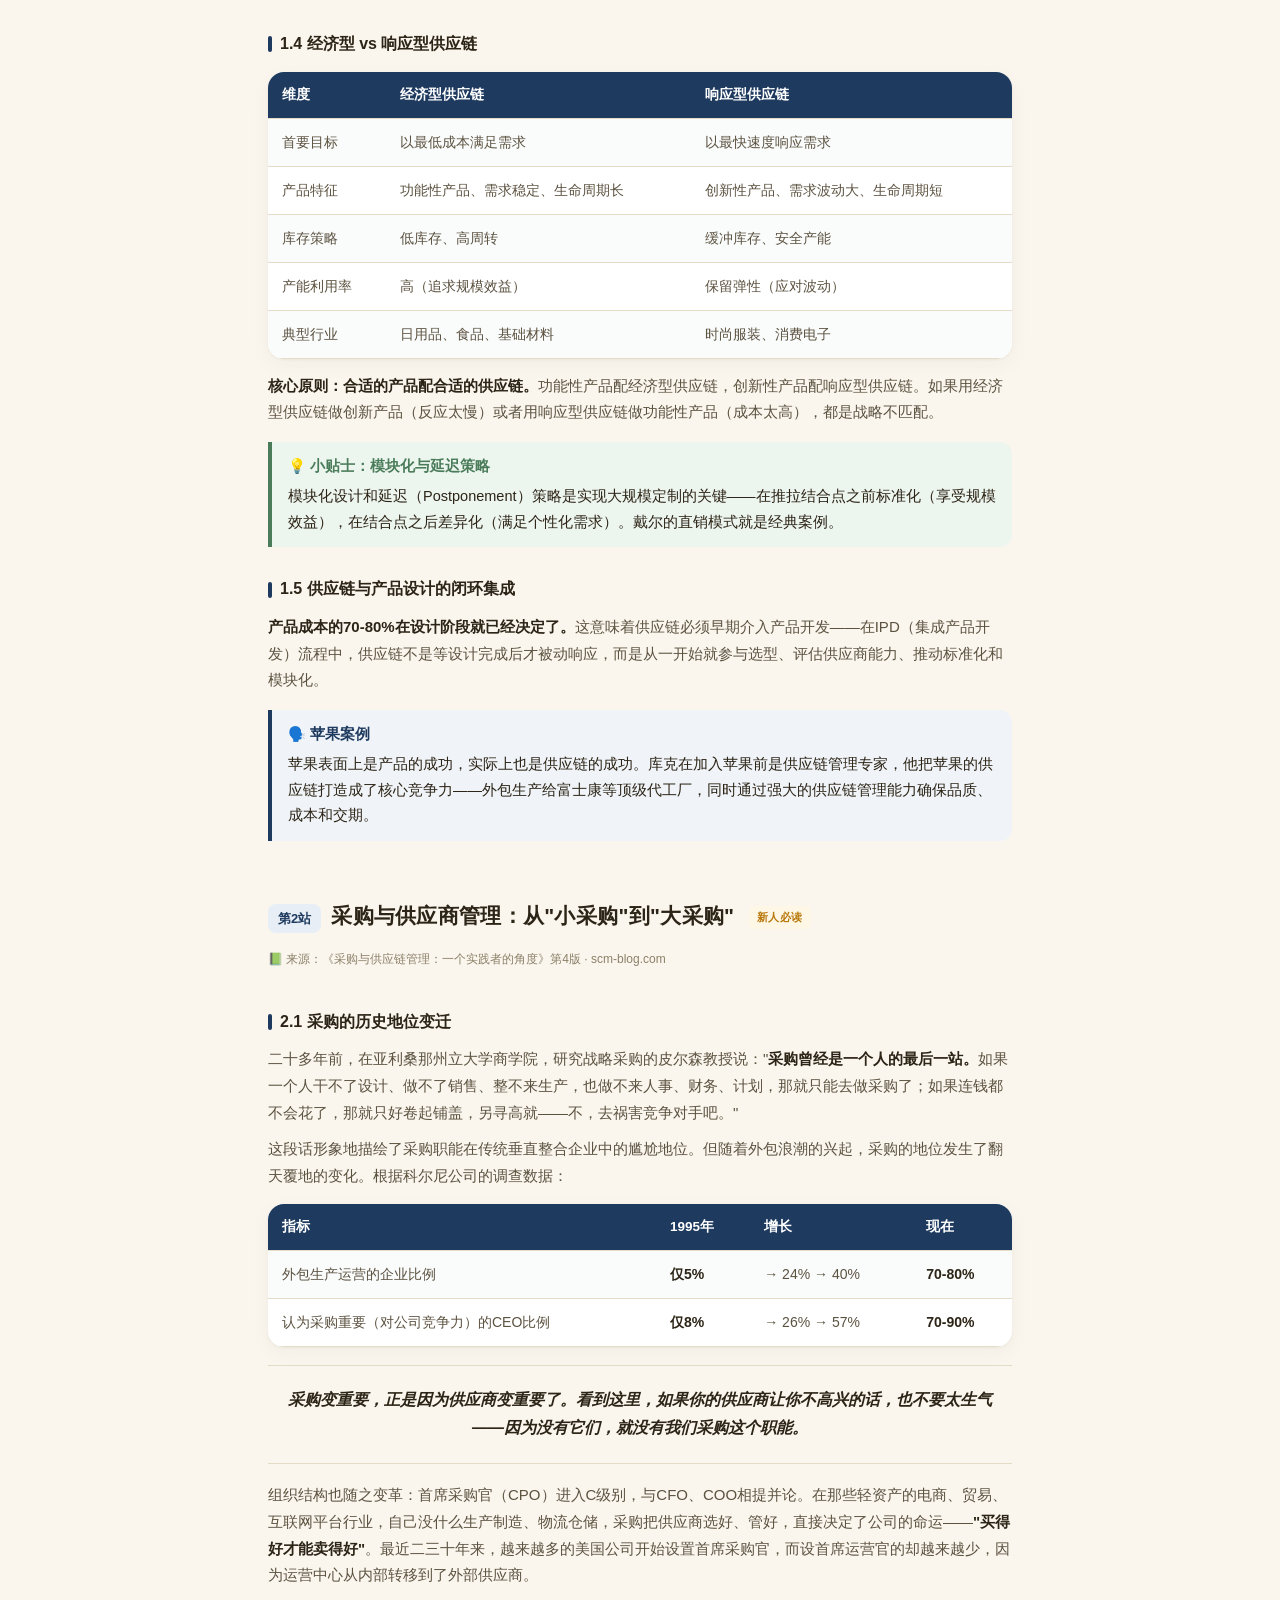
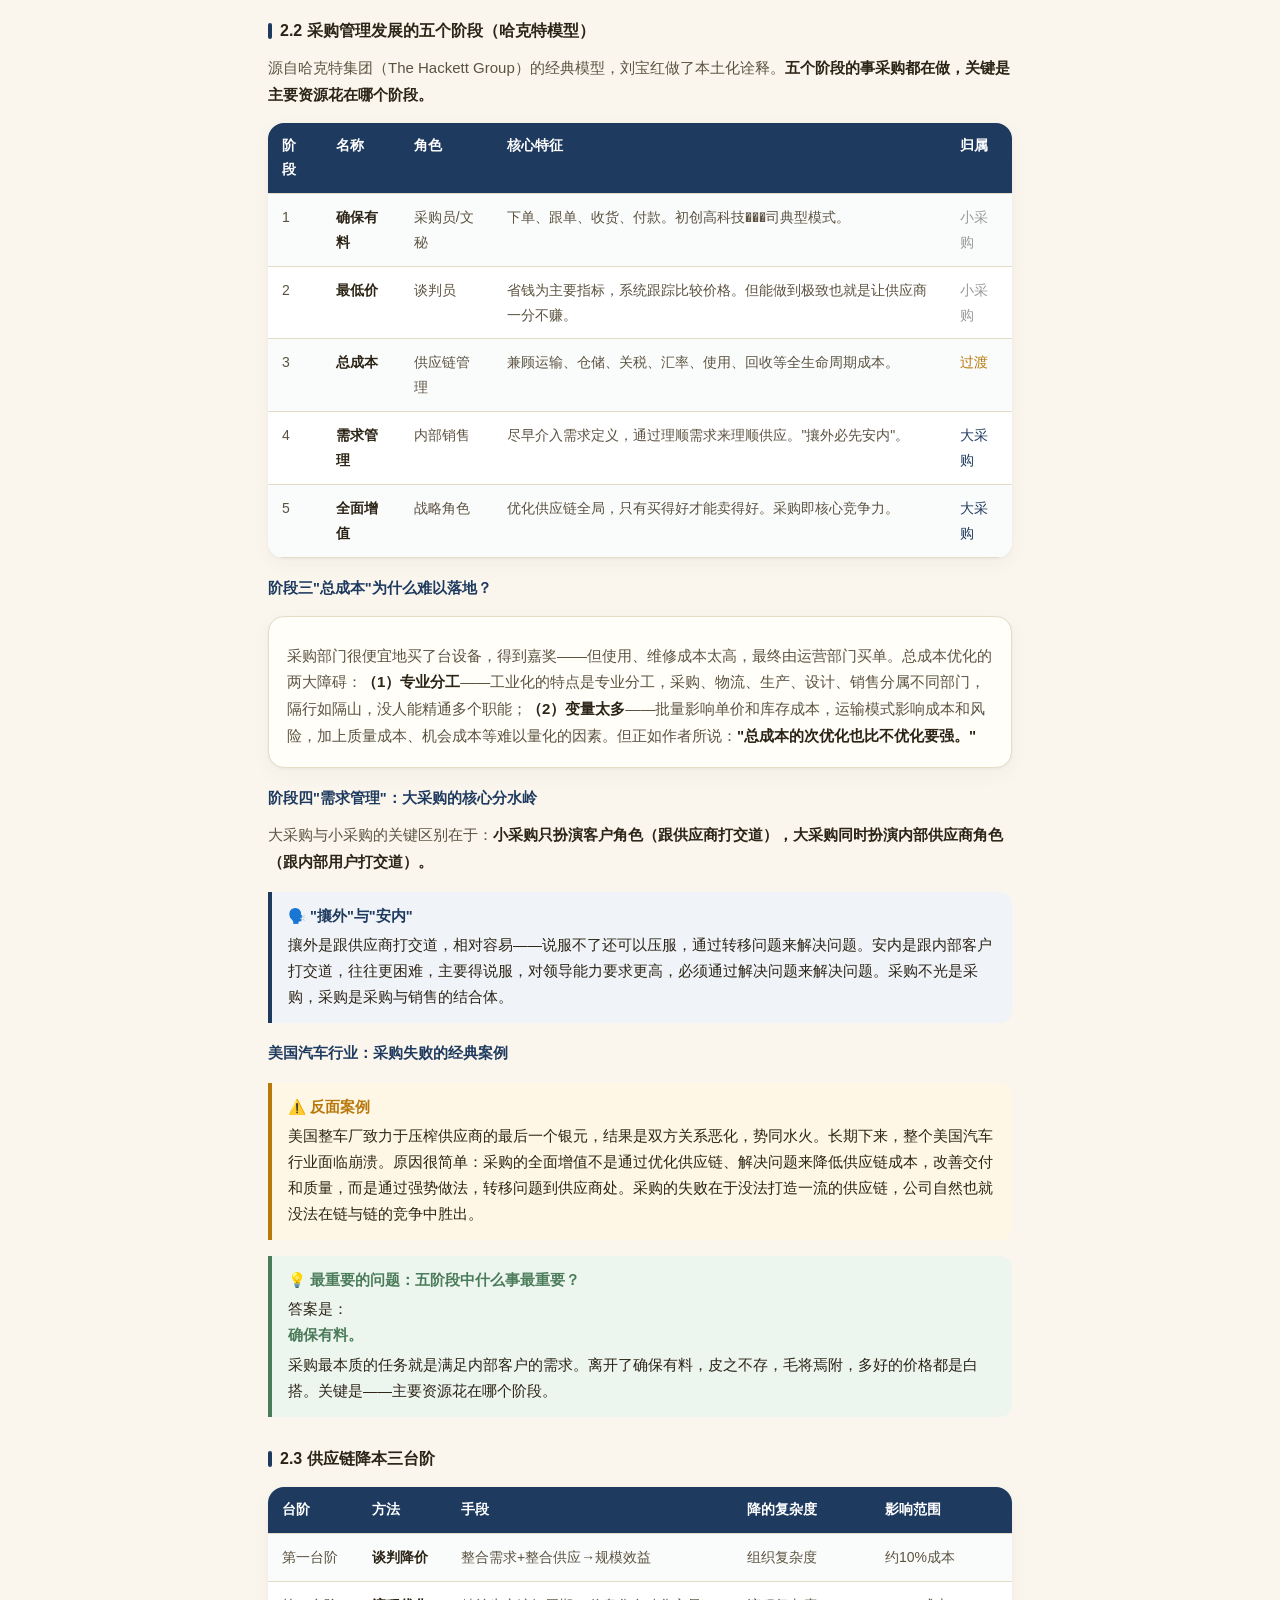
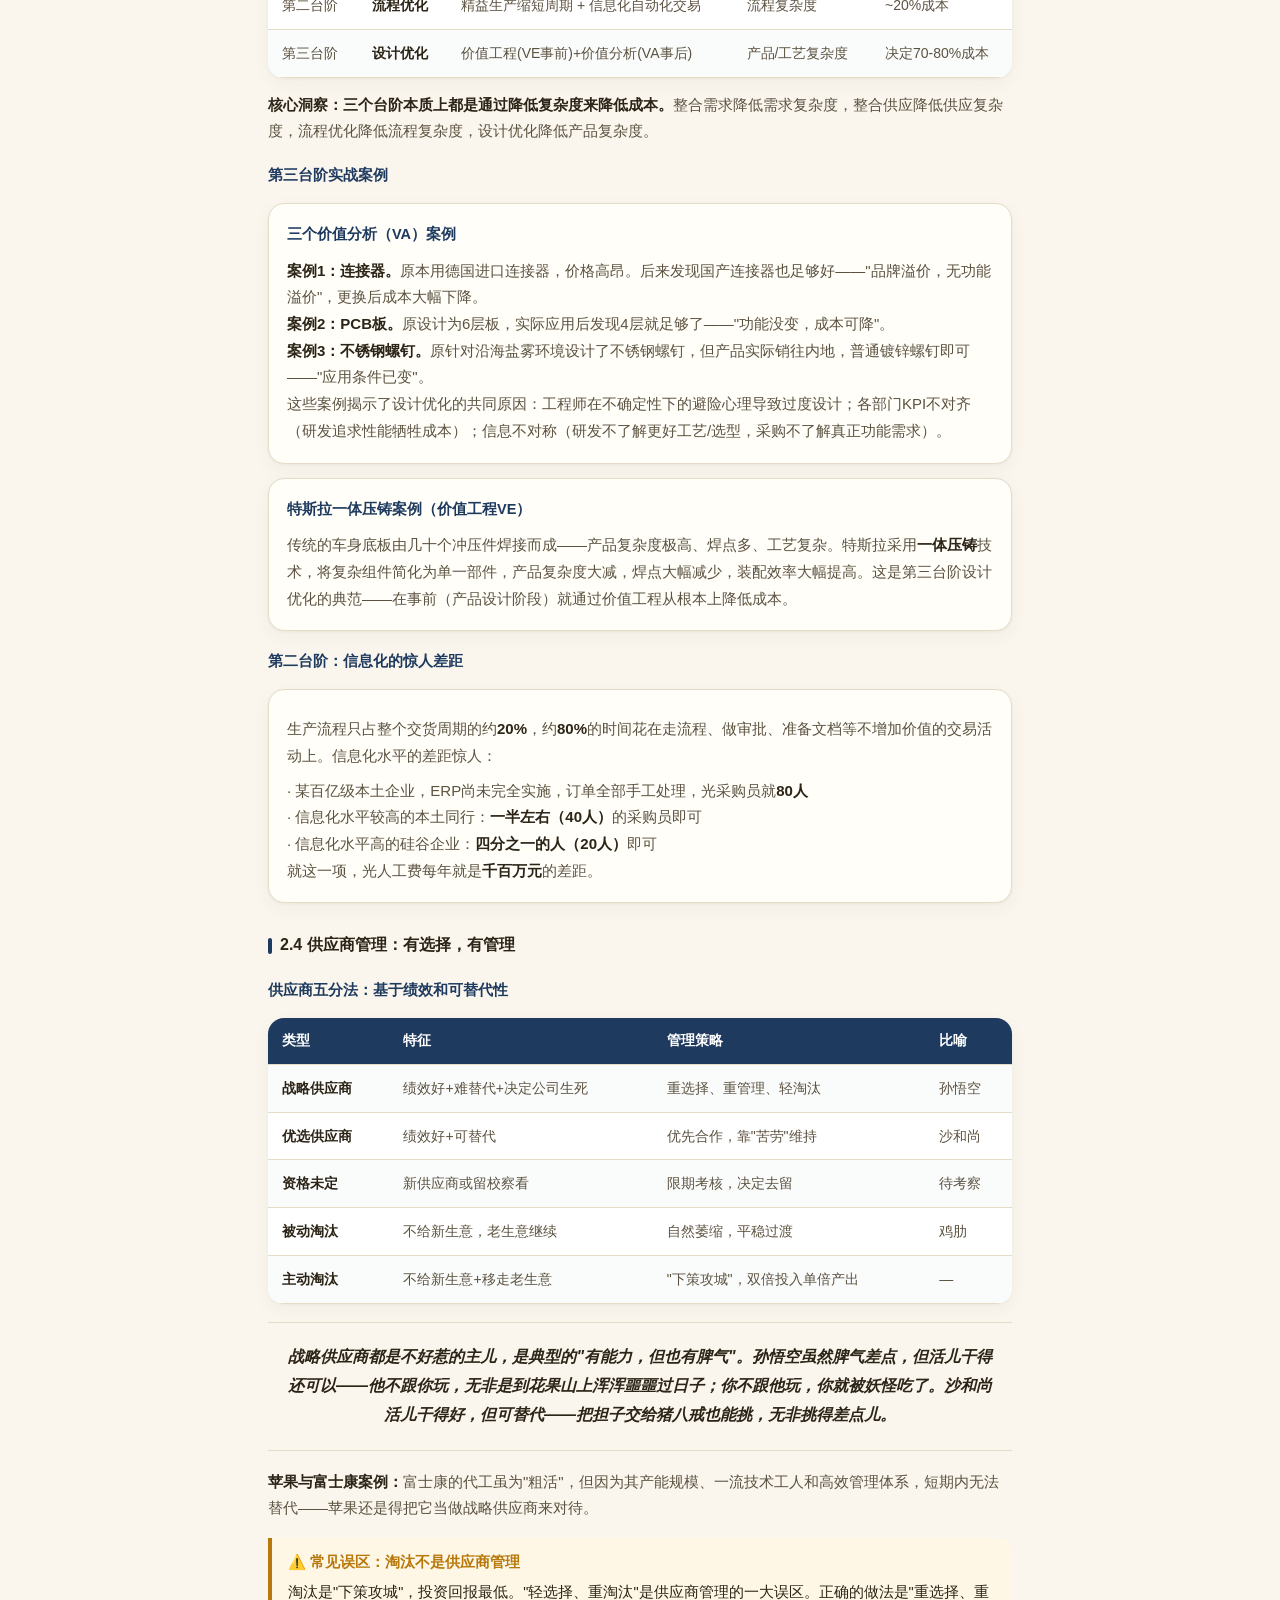
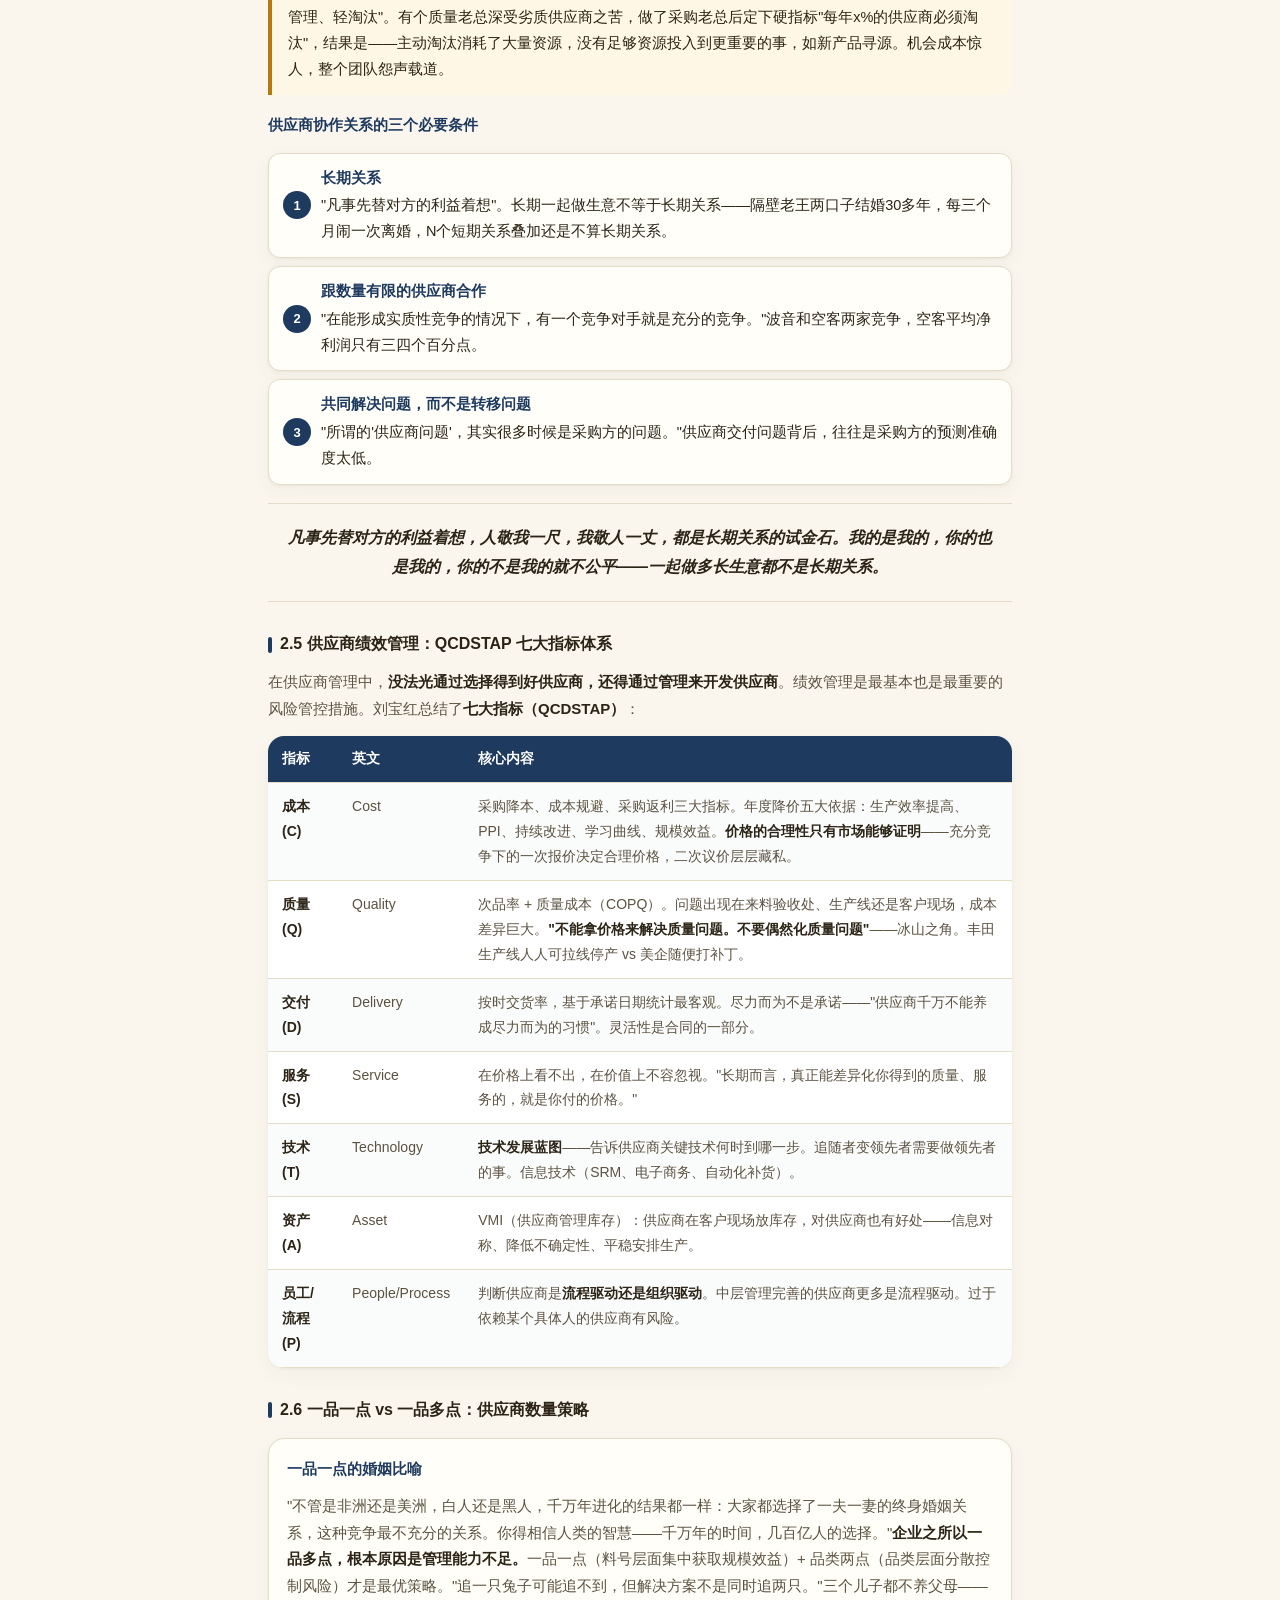
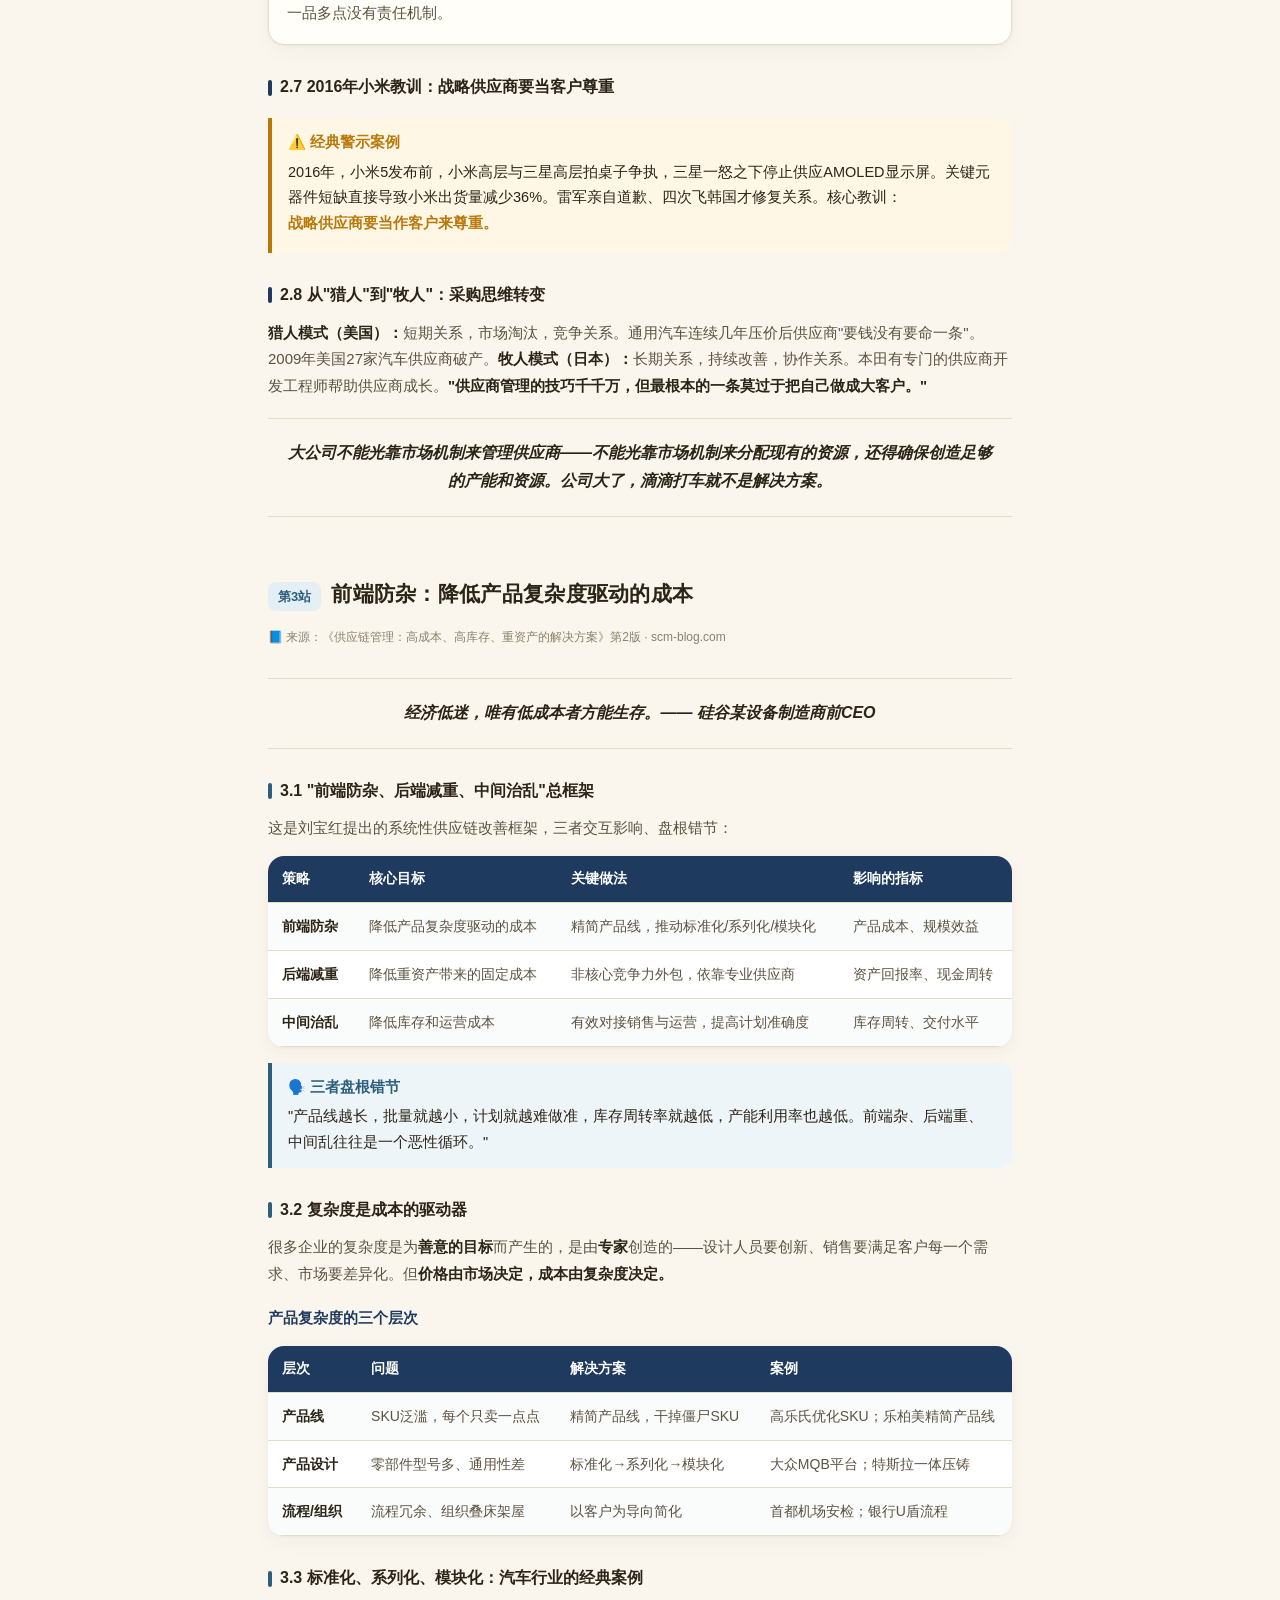
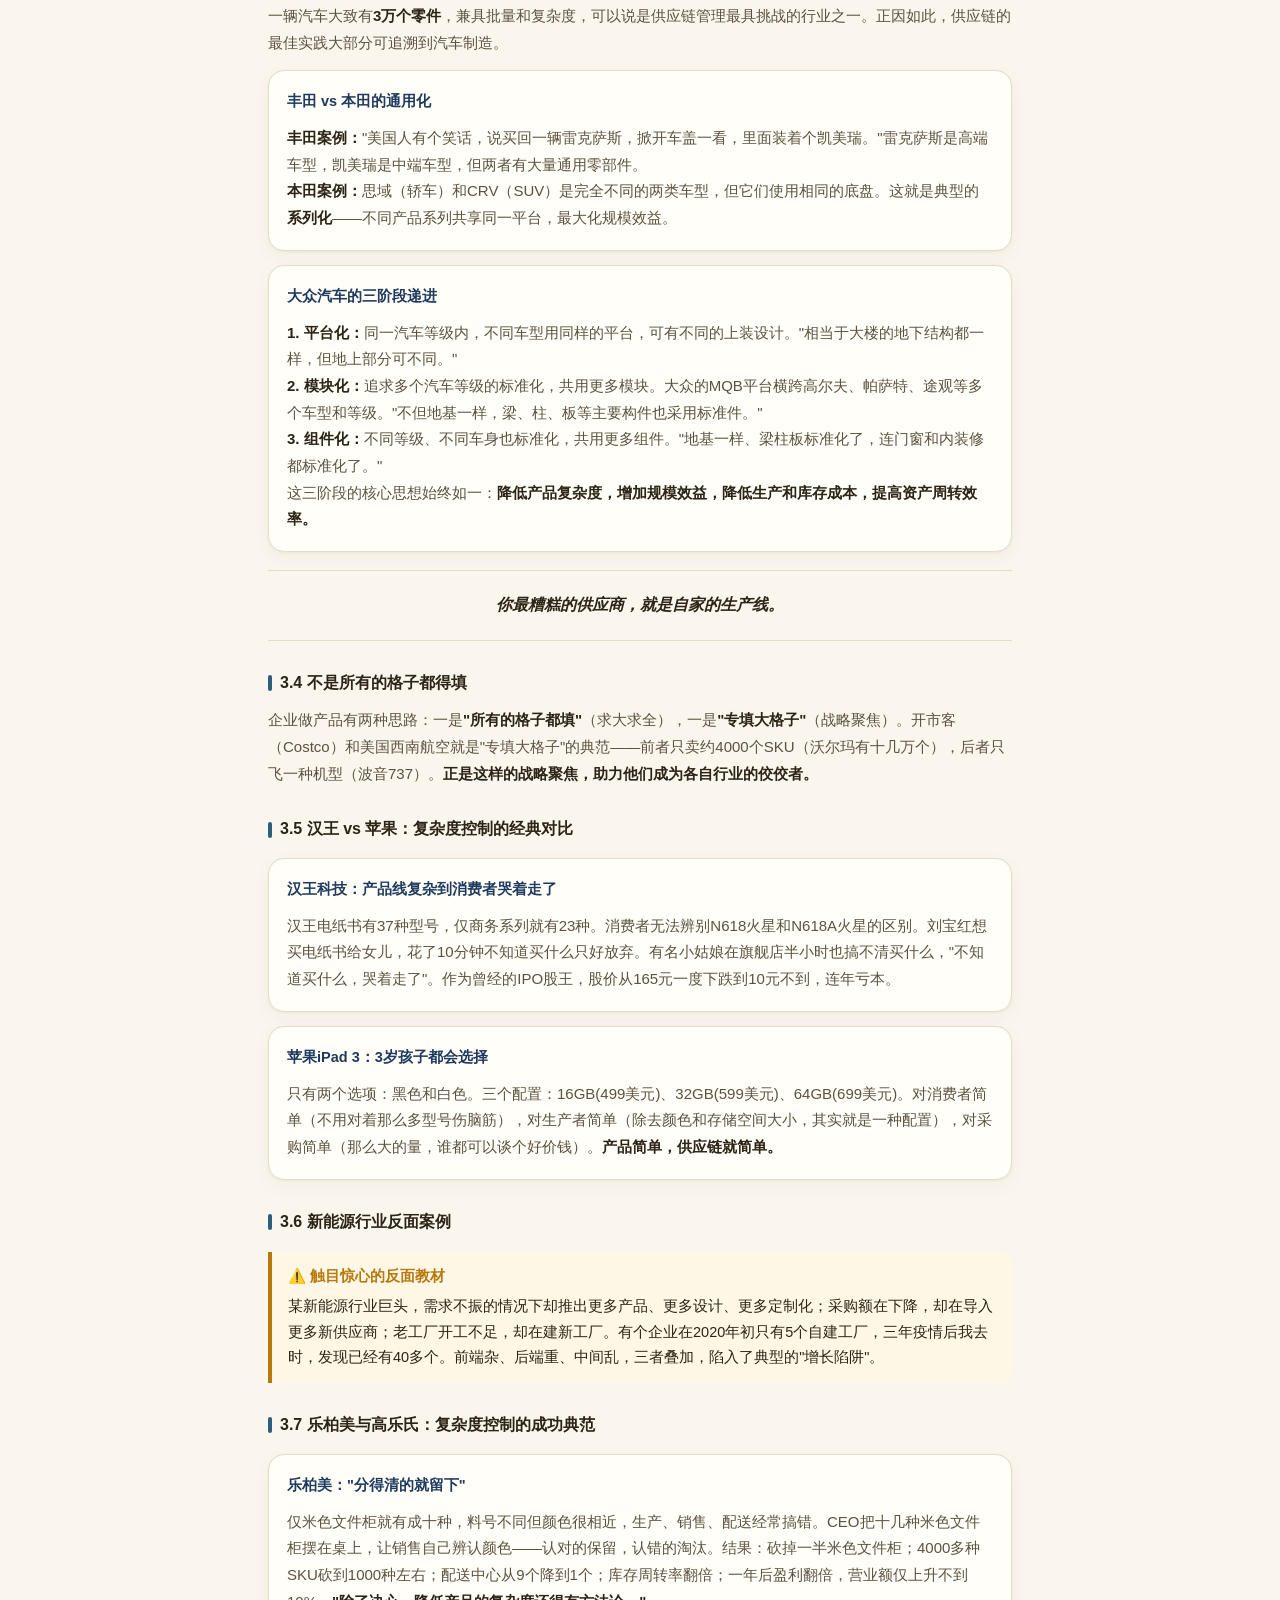
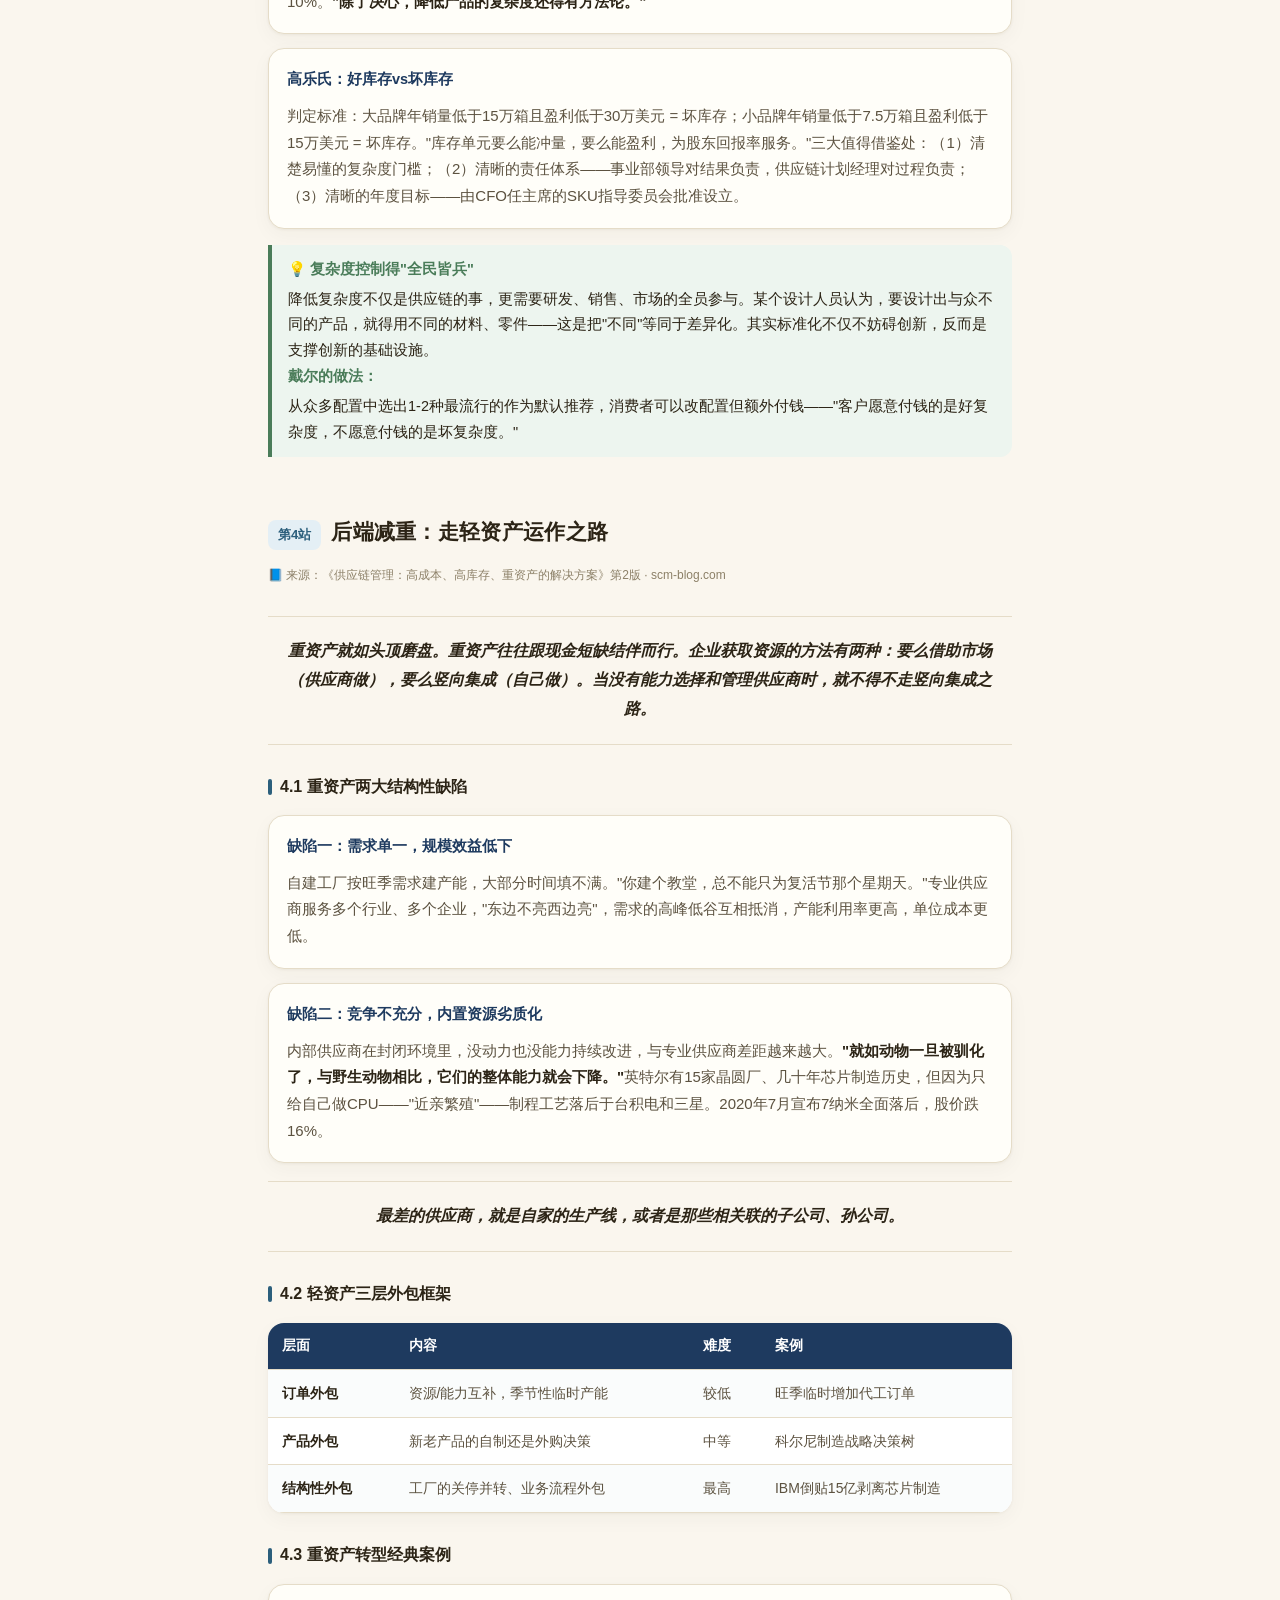
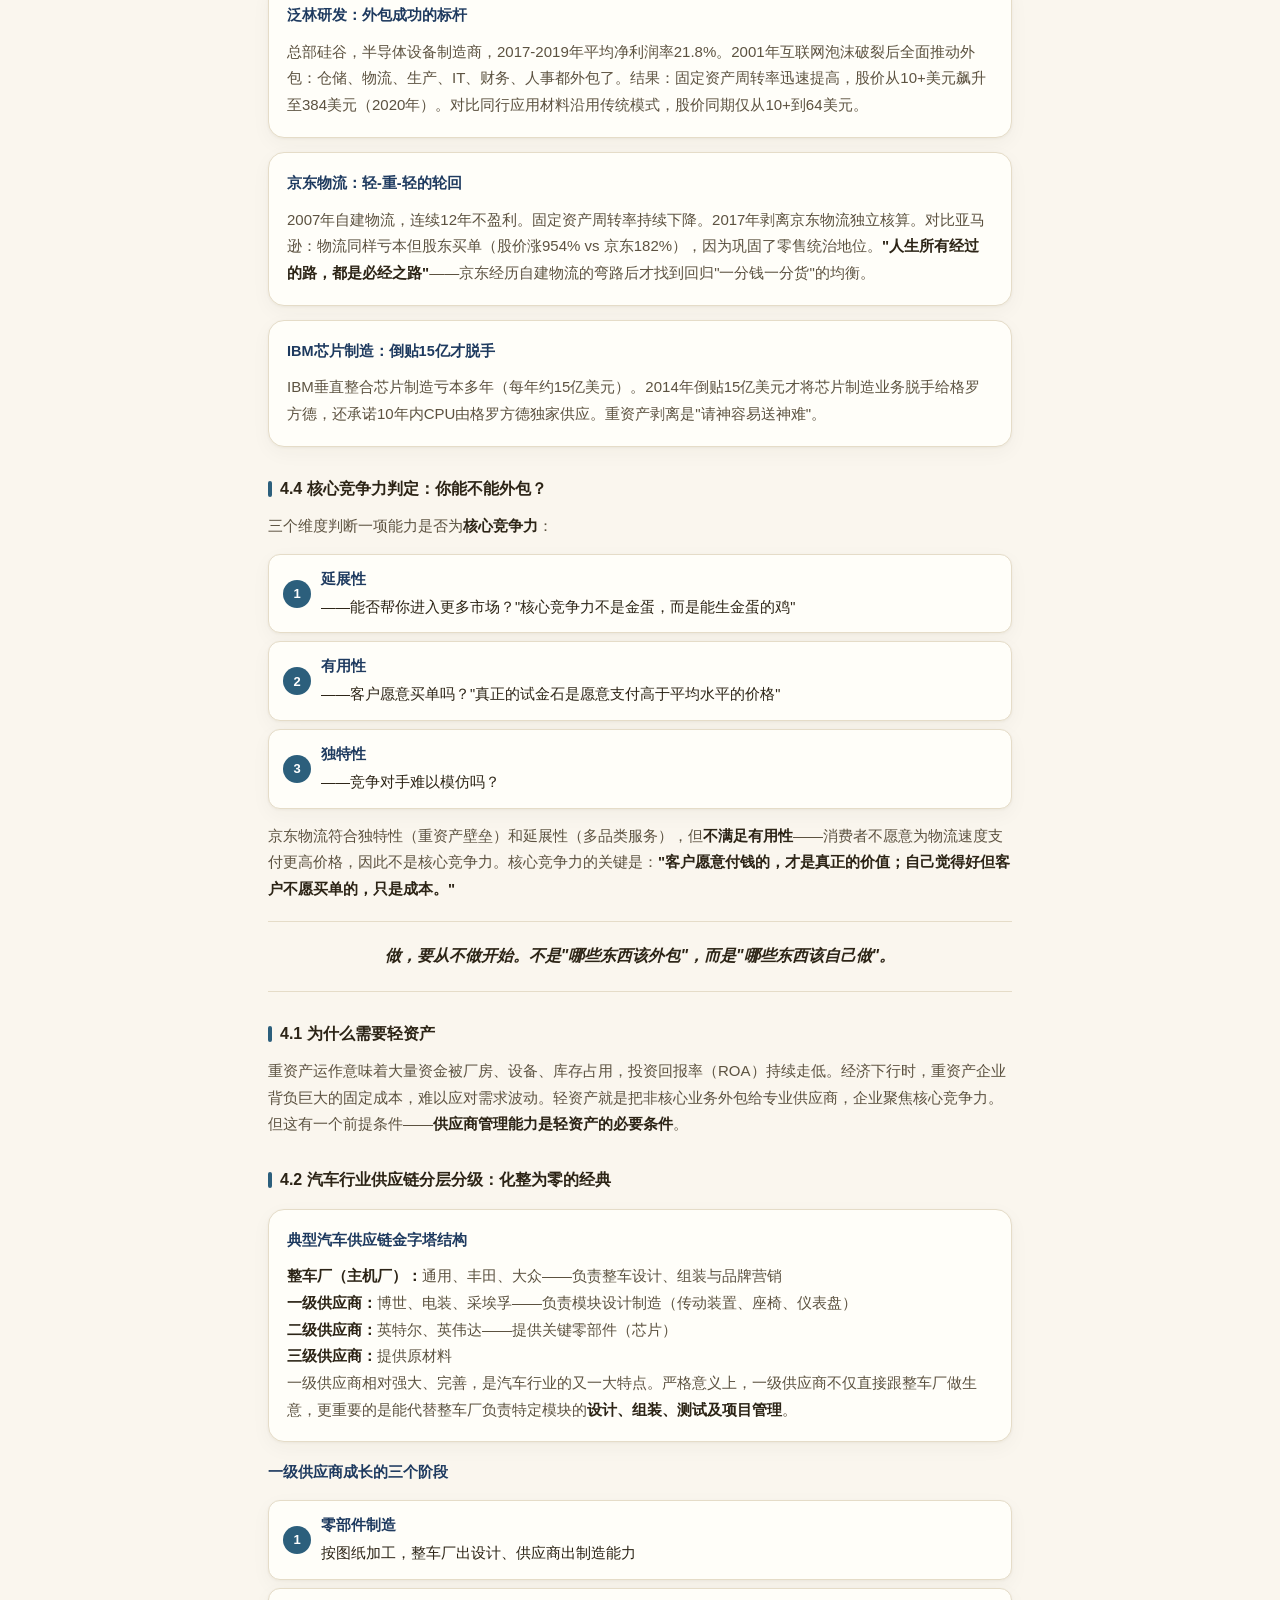
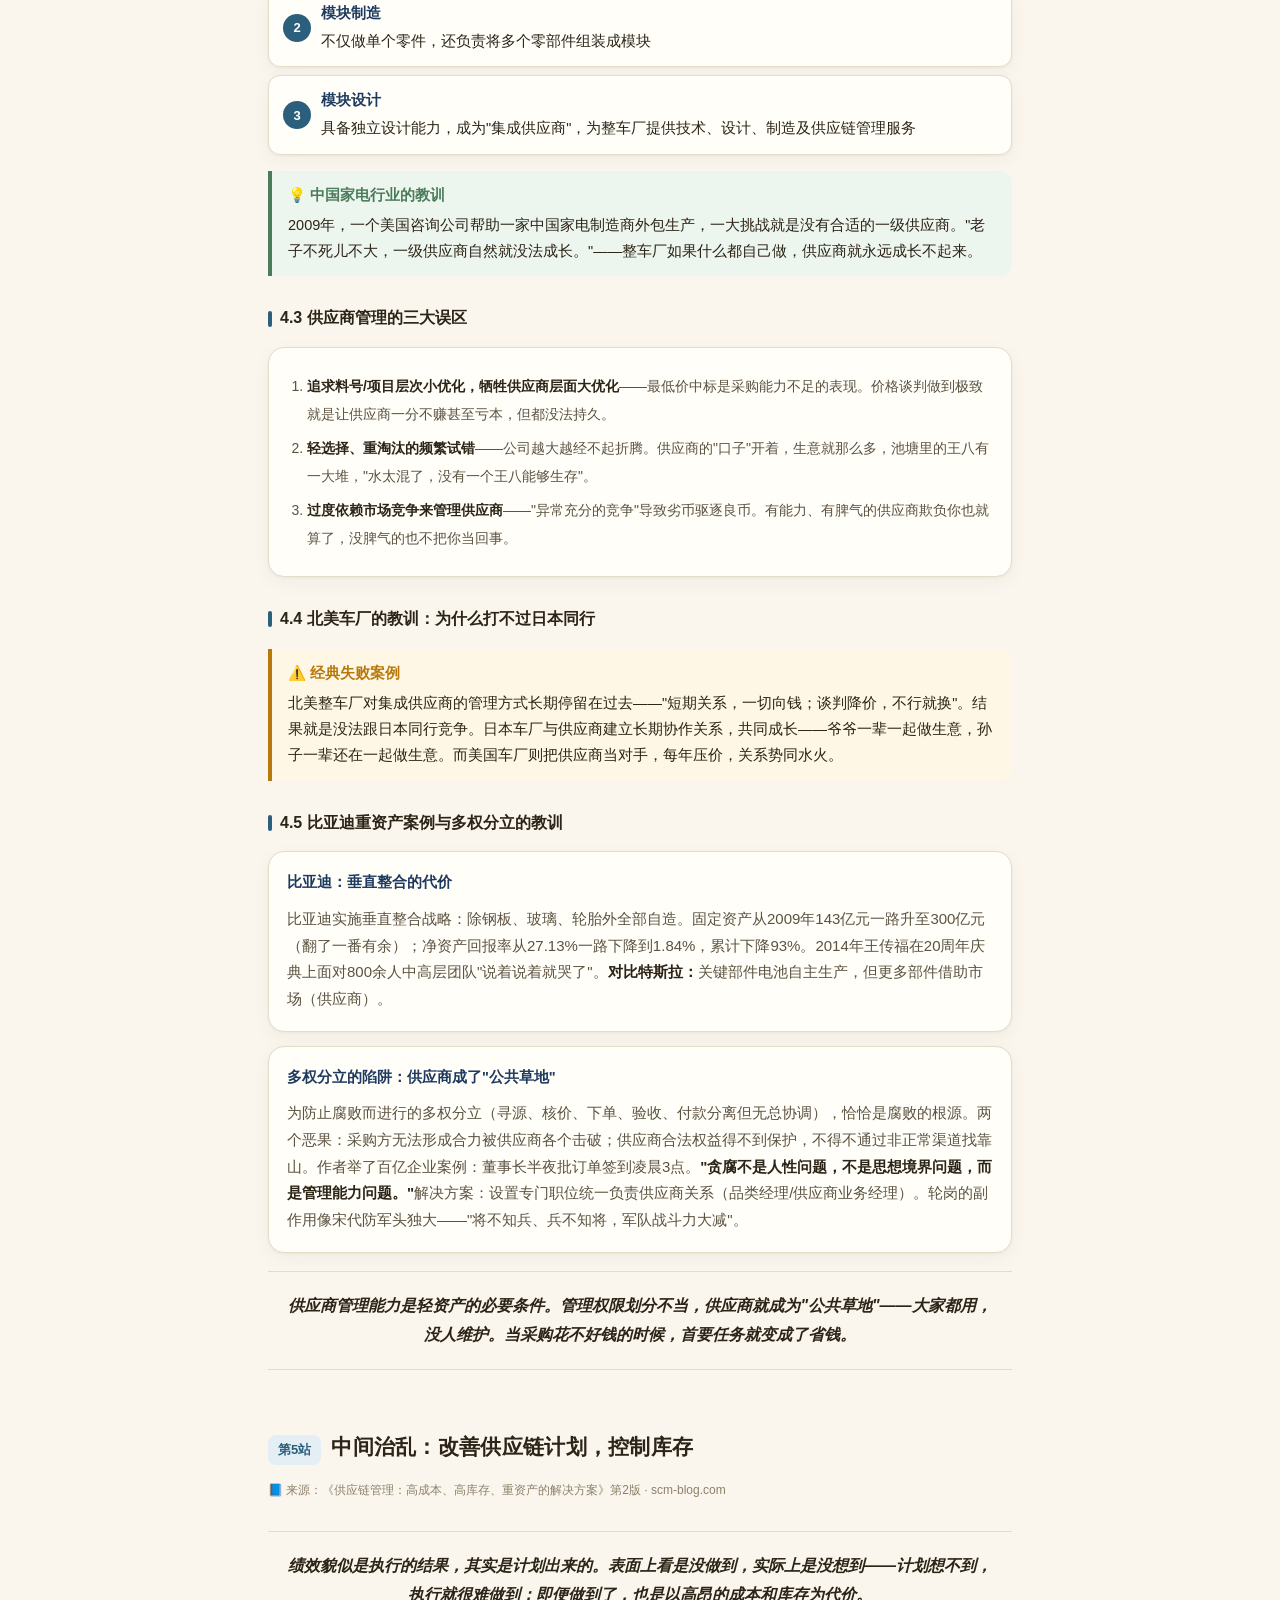
==== commit 3f68248b: "v5.1: 修复Hero板块灰色小字看不清——meta链接改纯白+阴影+95%透明度，主段落偏白色f0f4f8" ====
--- a/index.html
+++ b/index.html
@@ -17,9 +17,10 @@
 .hero::before{content:"";position:absolute;right:70px;bottom:-90px;width:180px;height:180px;border-radius:50%;background:rgba(255,255,255,.06)}
 .hero .tag{display:inline-block;font-size:12px;letter-spacing:2px;background:rgba(255,255,255,.15);padding:4px 12px;border-radius:999px;margin-bottom:16px}
 .hero h1{font-size:26px;line-height:1.3;margin:0 0 12px;font-weight:800;letter-spacing:.5px}
-.hero p{font-size:14px;opacity:.92;margin:0;max-width:660px}
-.hero .meta{margin-top:18px;font-size:12px;opacity:.7;position:relative;z-index:2}
-.hero .meta a{color:rgba(255,255,255,.9);text-decoration:underline}
+.hero p{font-size:14.5px;opacity:.95;margin:0;max-width:660px;color:#f0f4f8;text-shadow:0 1px 2px rgba(0,0,0,.1)}
+.hero .meta{margin-top:18px;font-size:13px;opacity:.9;color:#fff;position:relative;z-index:2;text-shadow:0 1px 2px rgba(0,0,0,.15)}
+.hero .meta a{color:#fff;text-decoration:underline;text-decoration-color:rgba(255,255,255,.6)}
+.hero .meta a:hover{text-decoration-color:#fff}
 .nav{position:sticky;top:0;z-index:50;background:rgba(255,254,249,.92);backdrop-filter:blur(10px);border-bottom:1px solid var(--line)}
 .nav-inner{display:flex;gap:6px;overflow-x:auto;padding:10px 14px;scrollbar-width:none;max-width:820px;margin:0 auto}
 .nav-inner::-webkit-scrollbar{display:none}
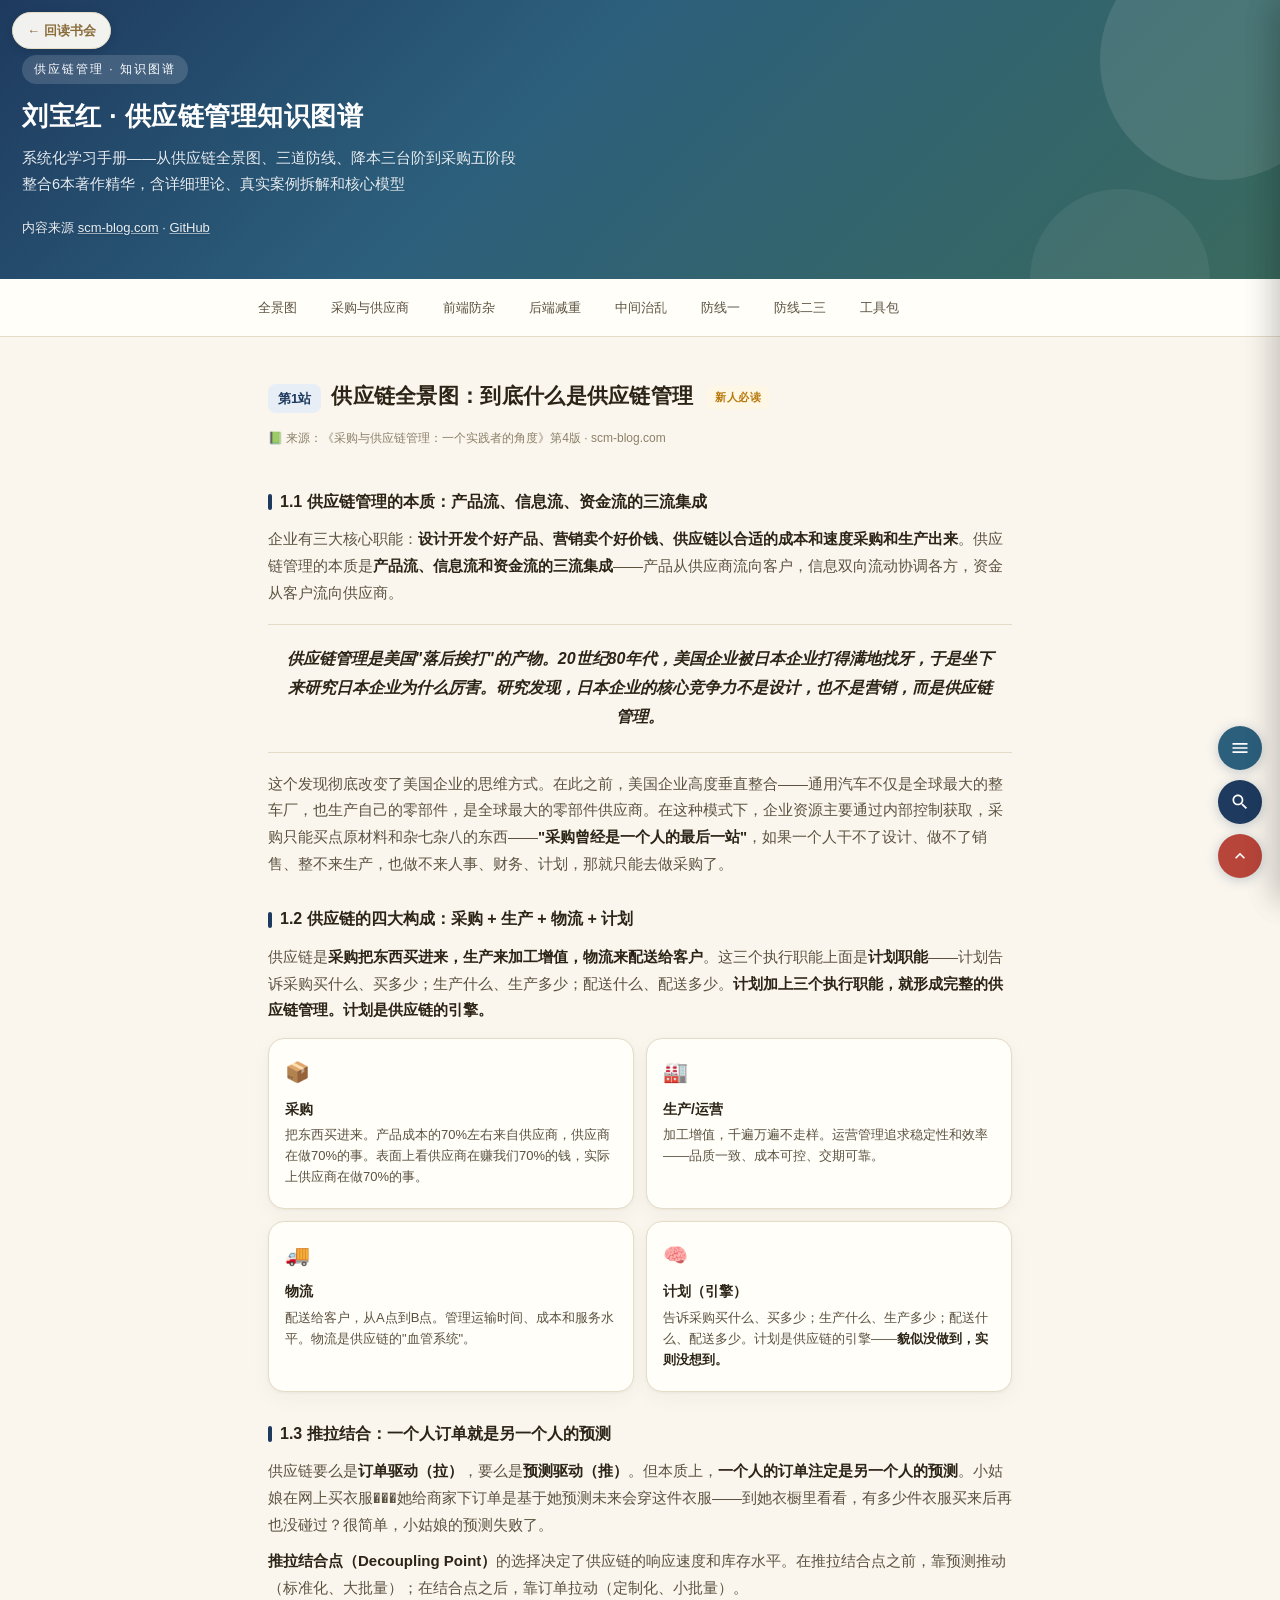
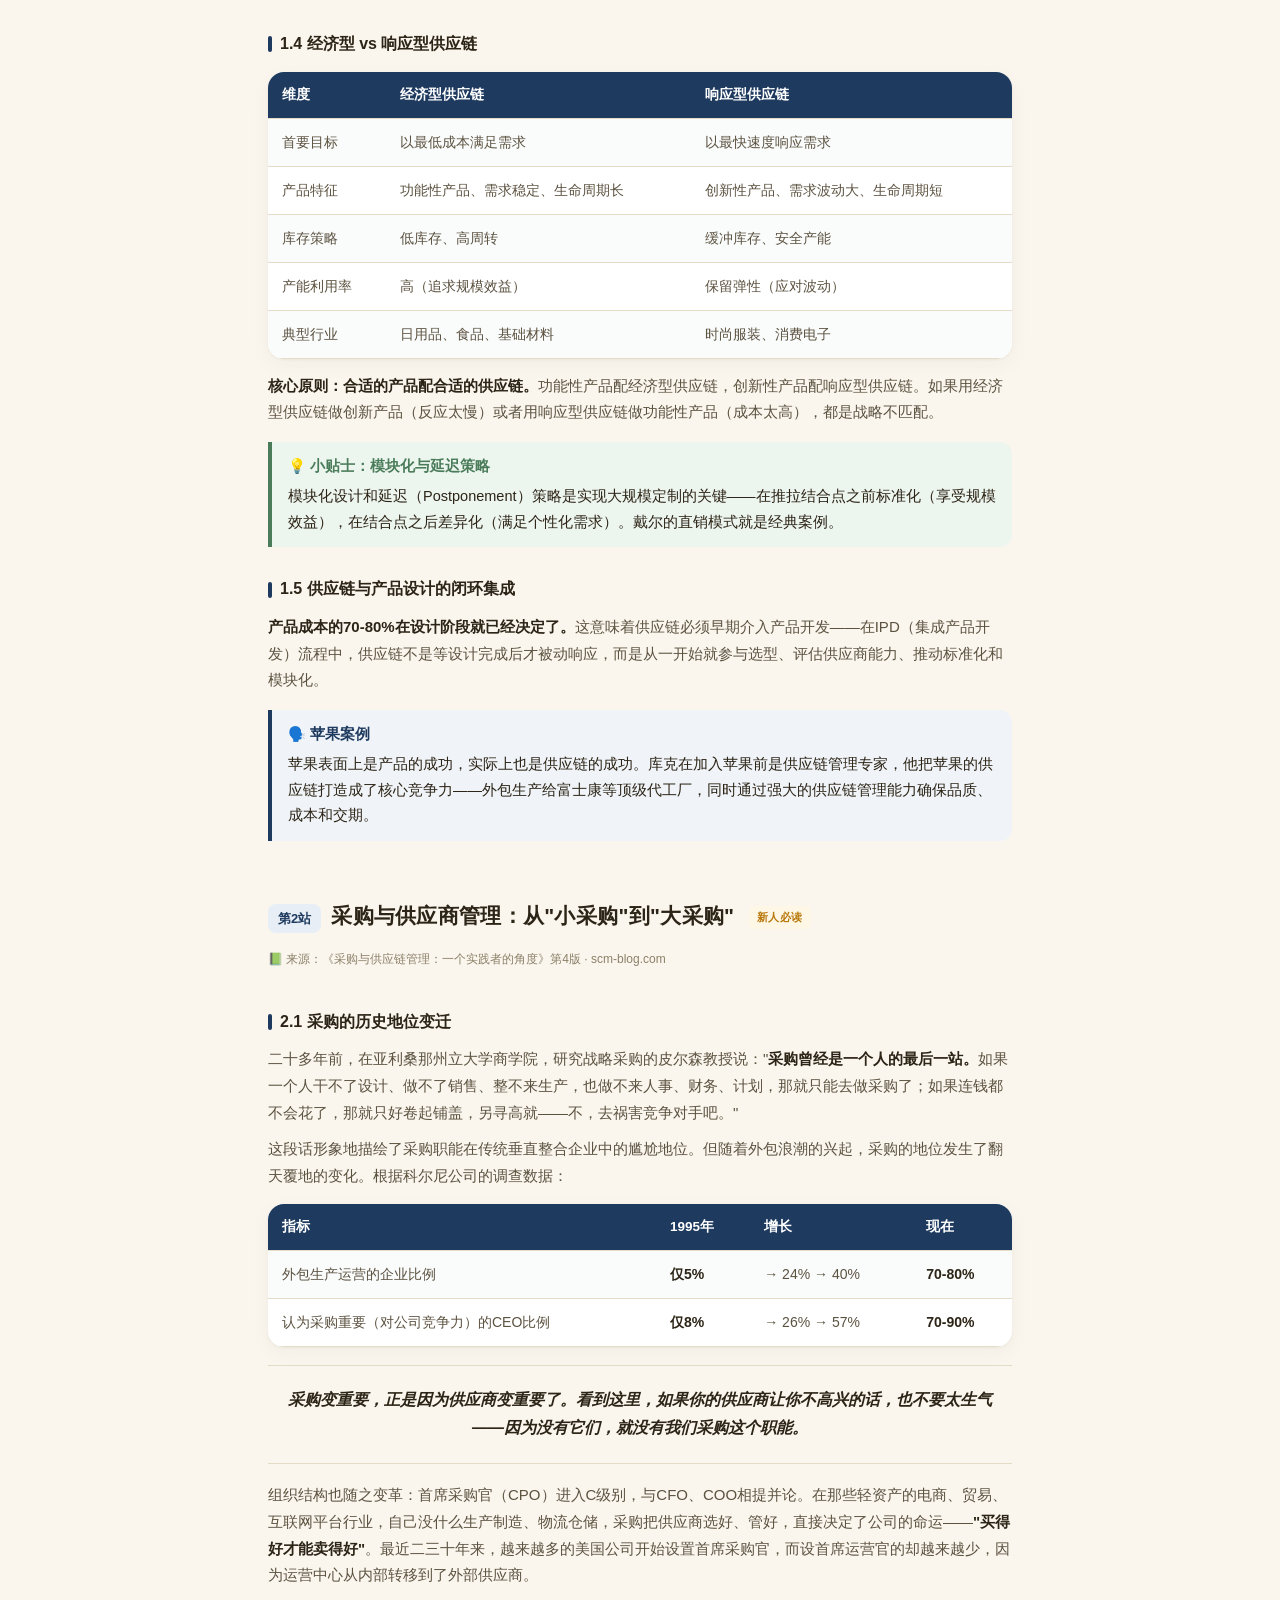
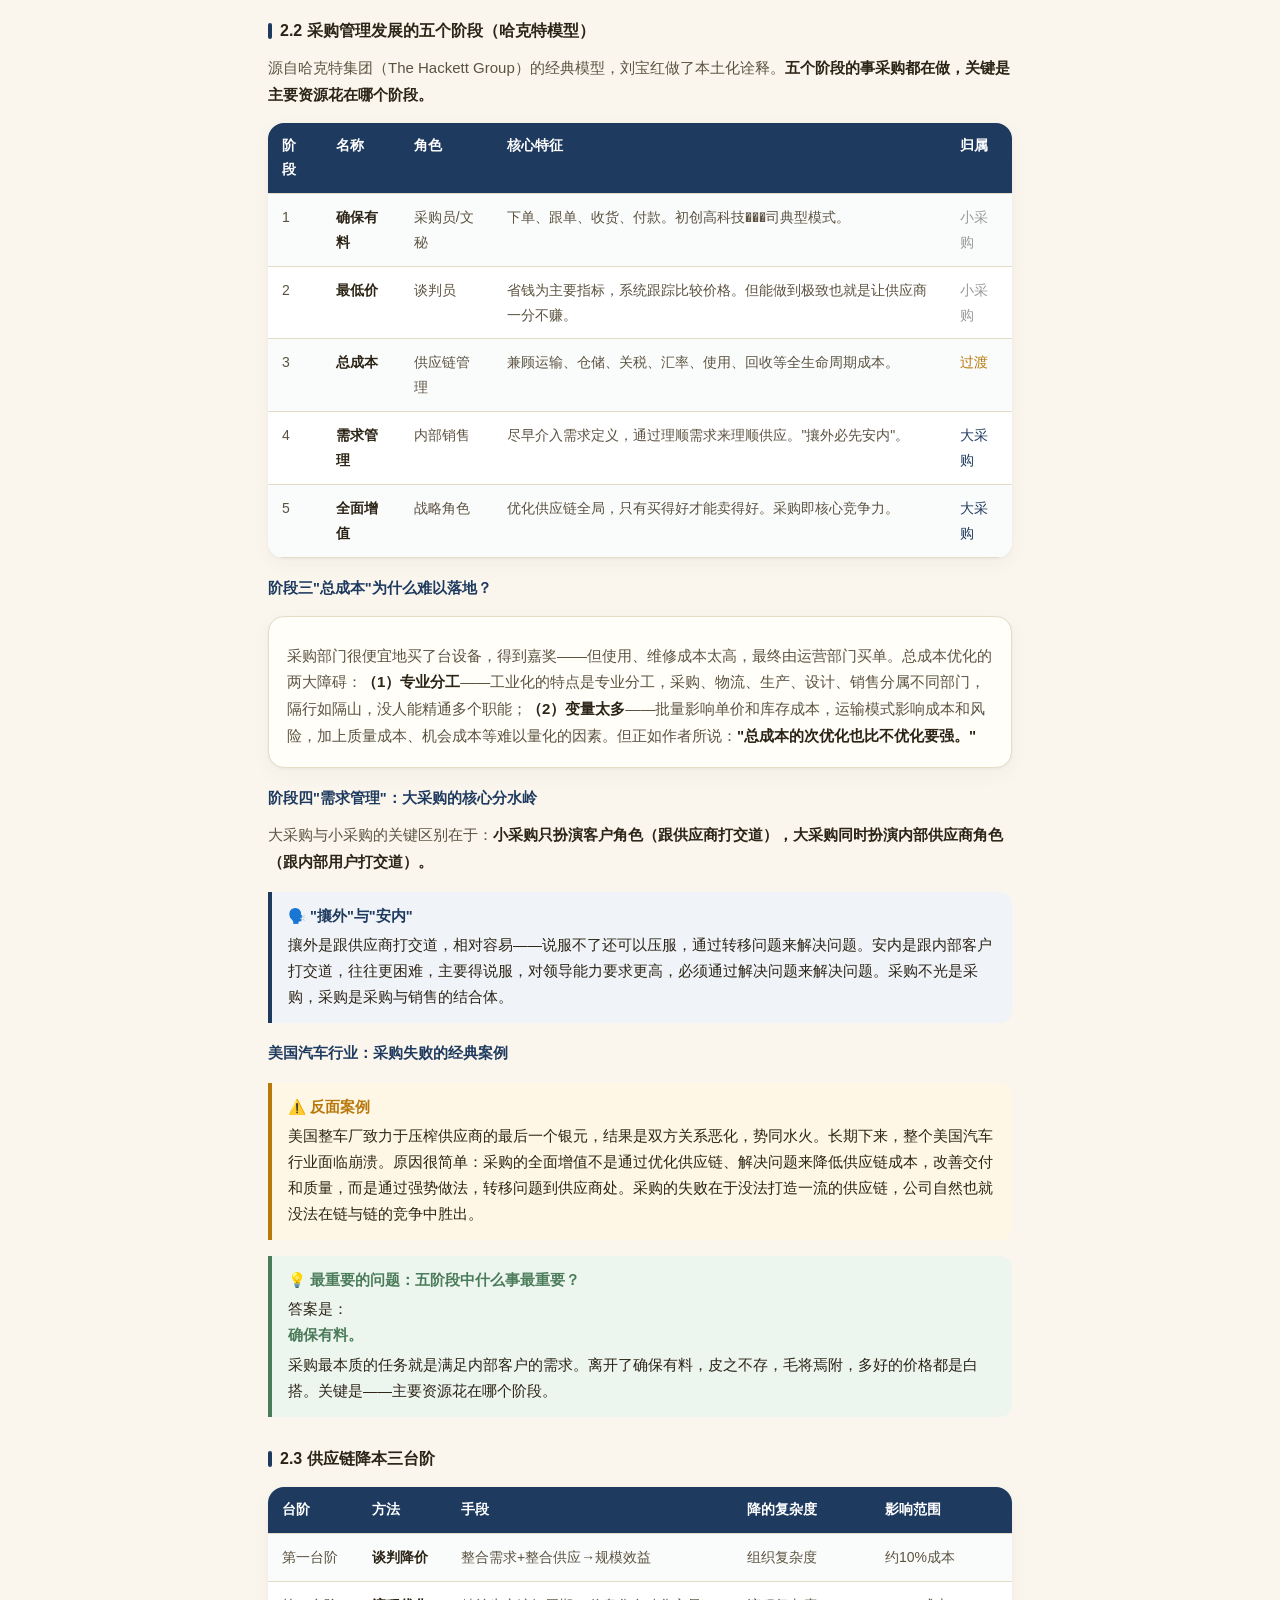
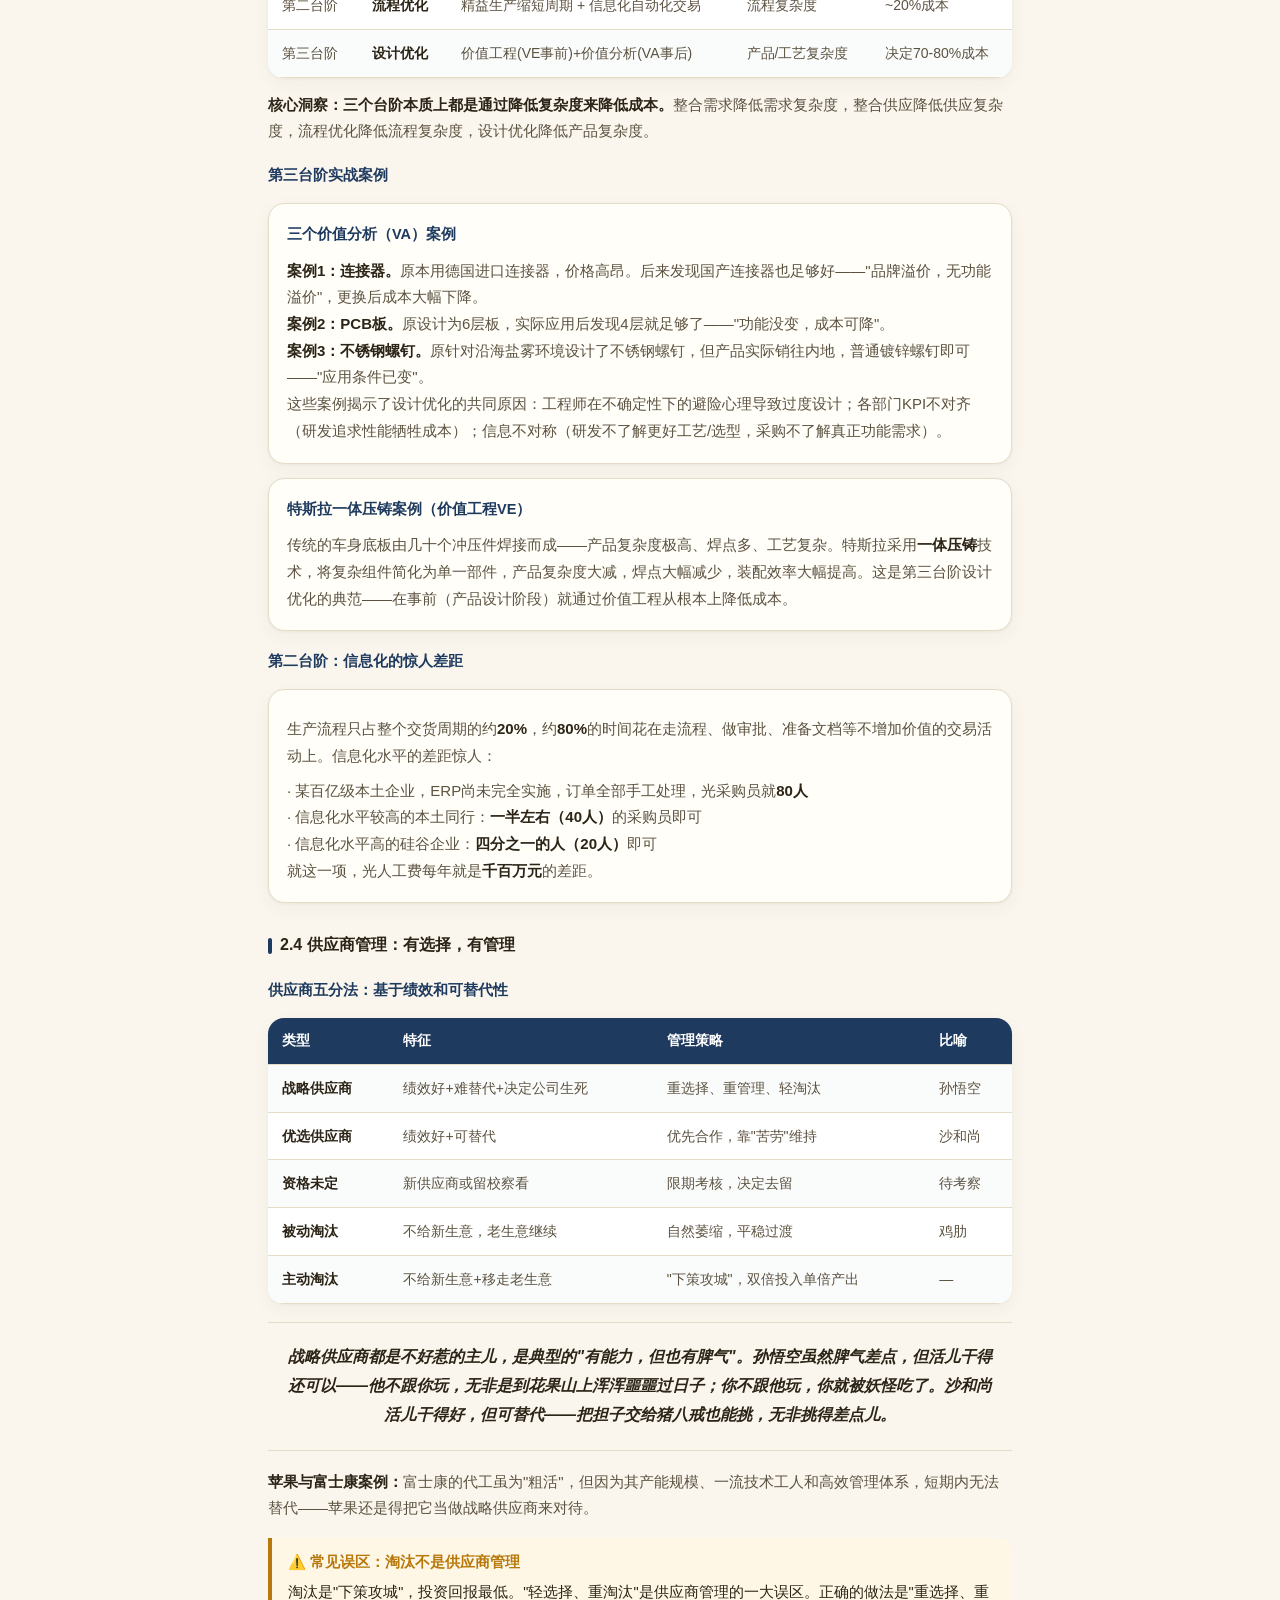
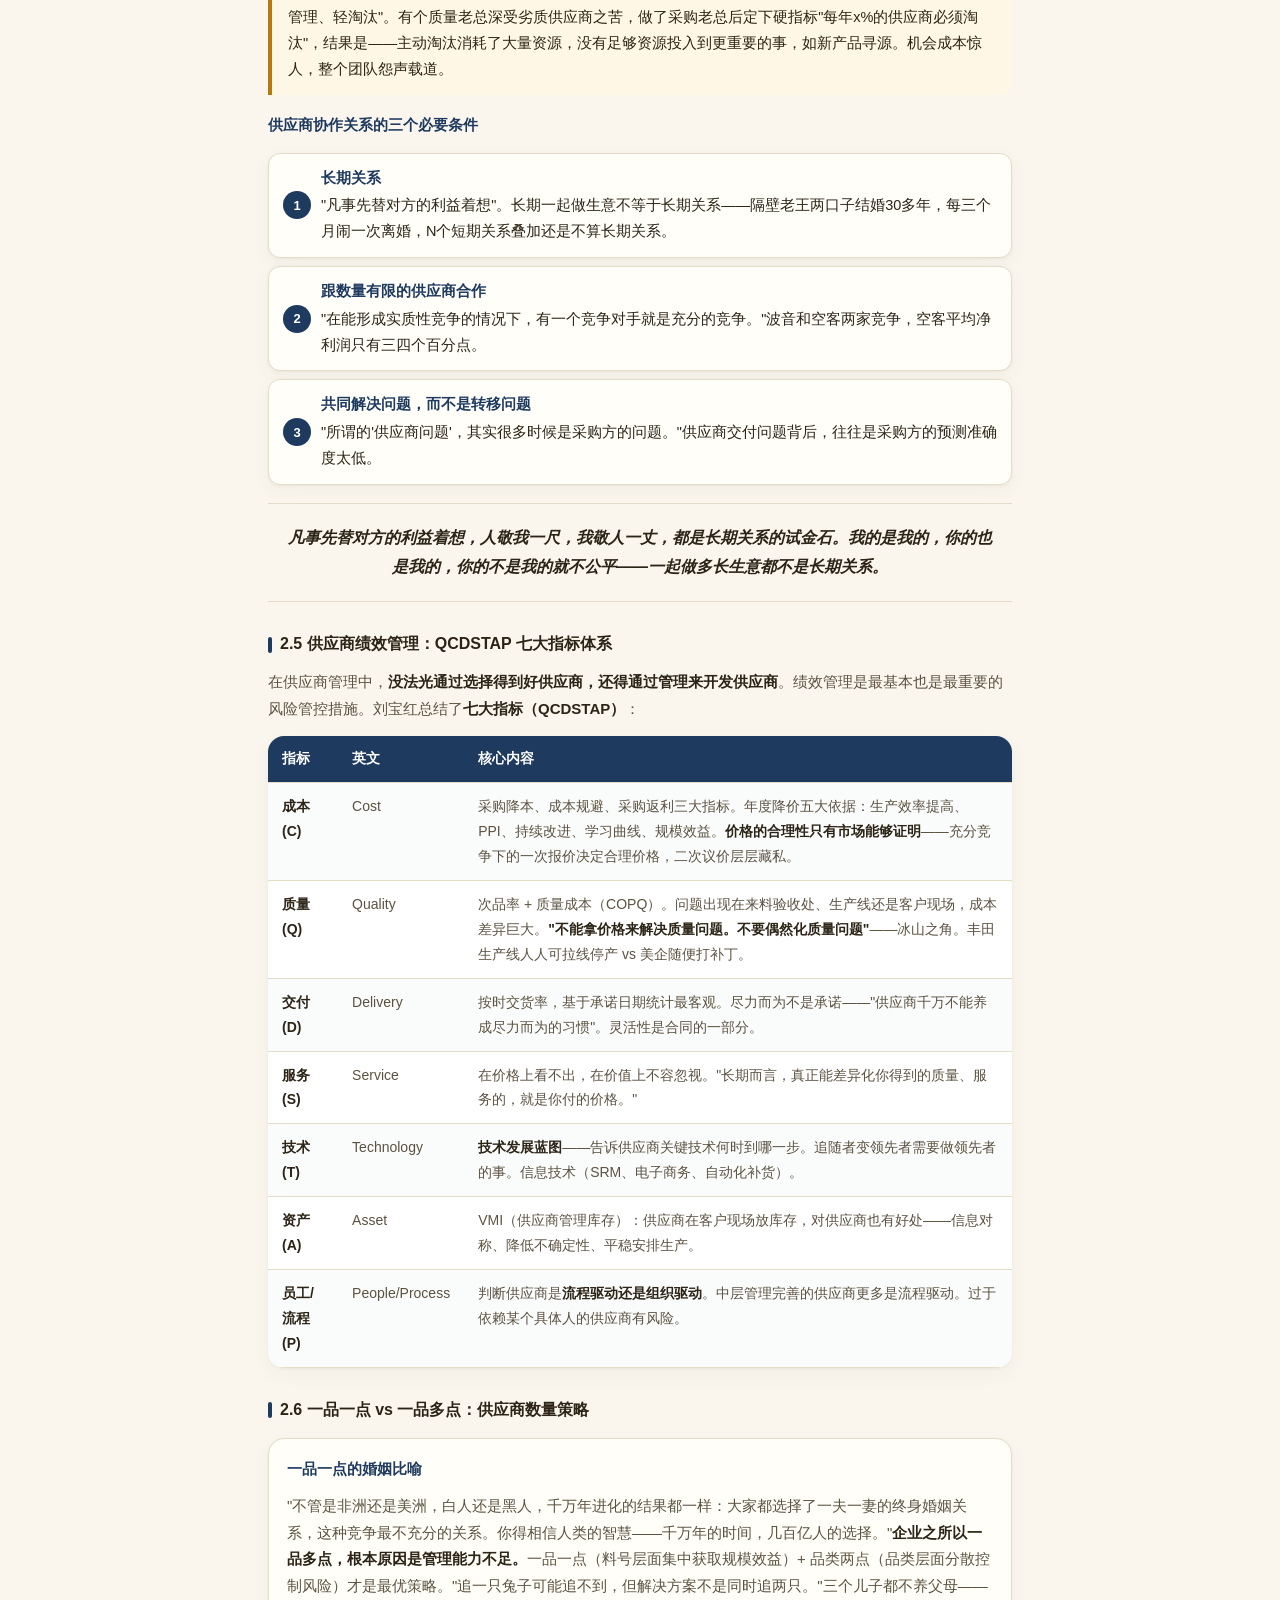
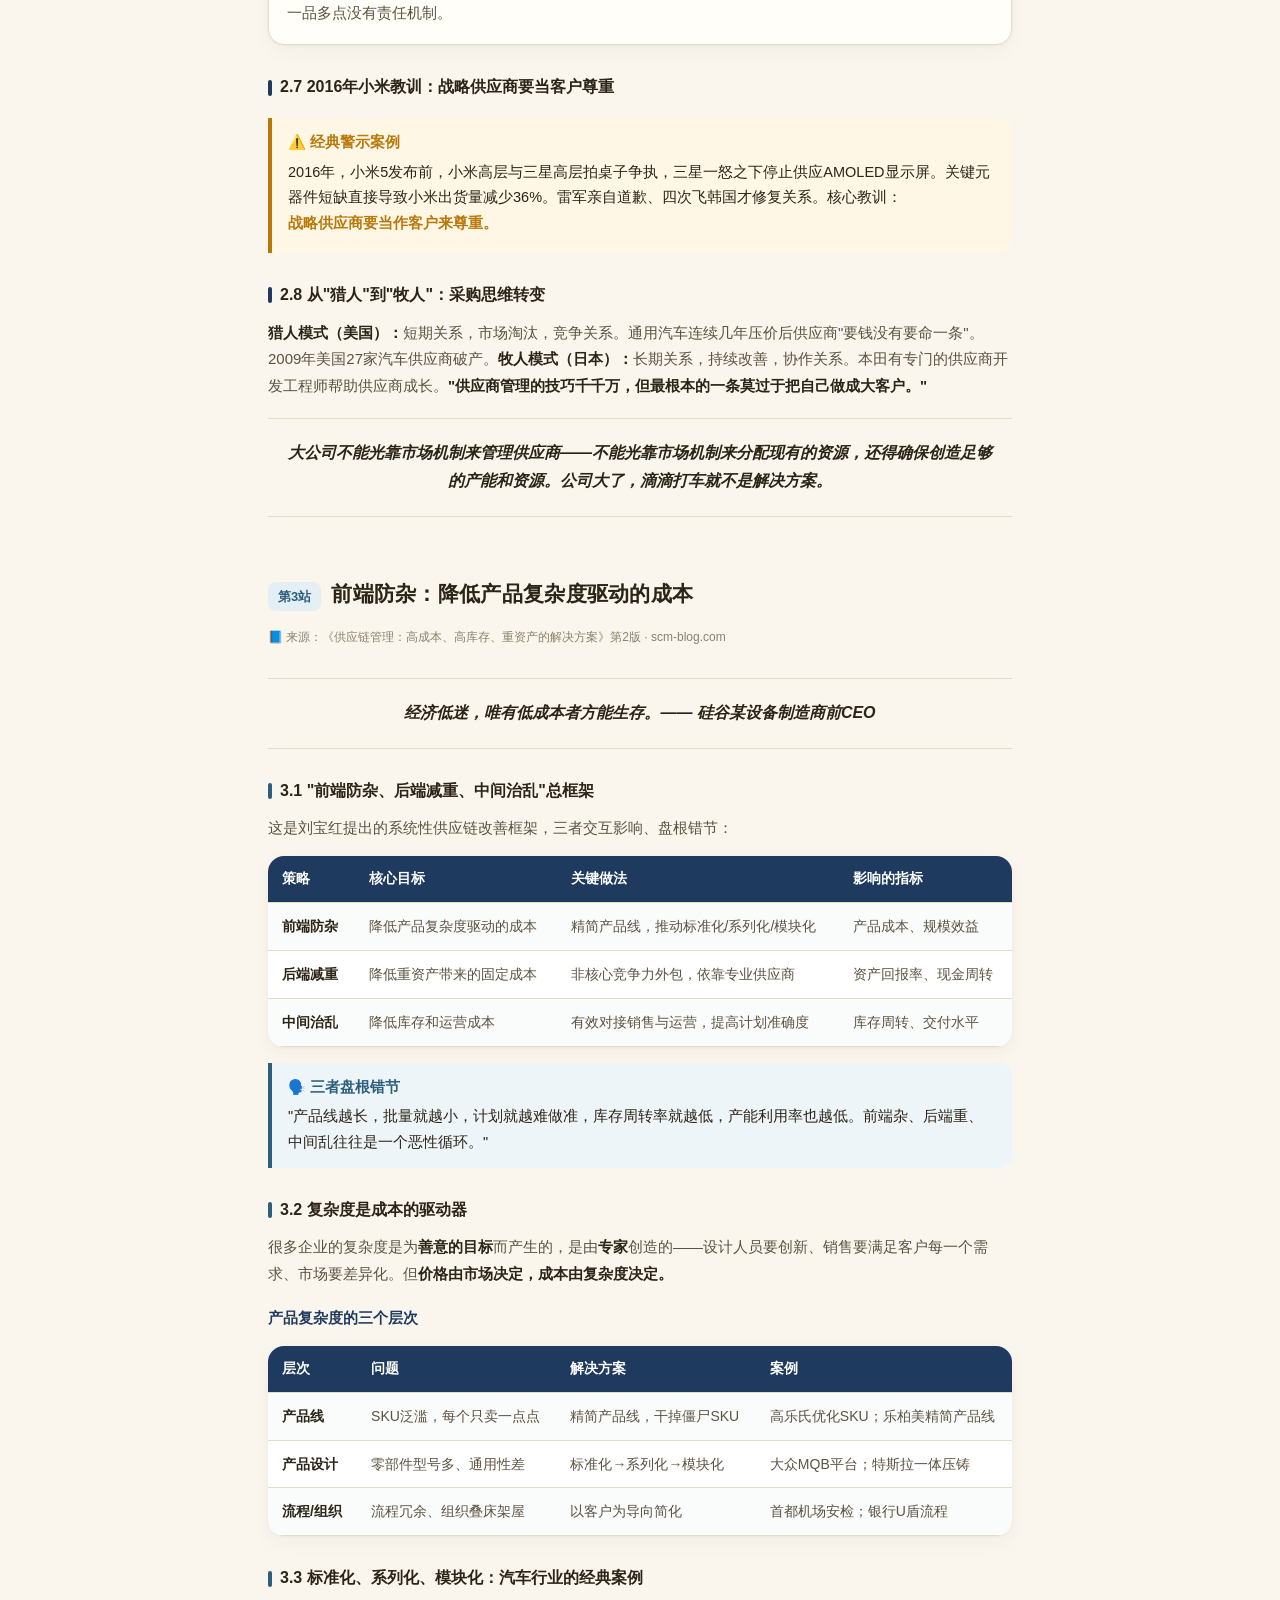
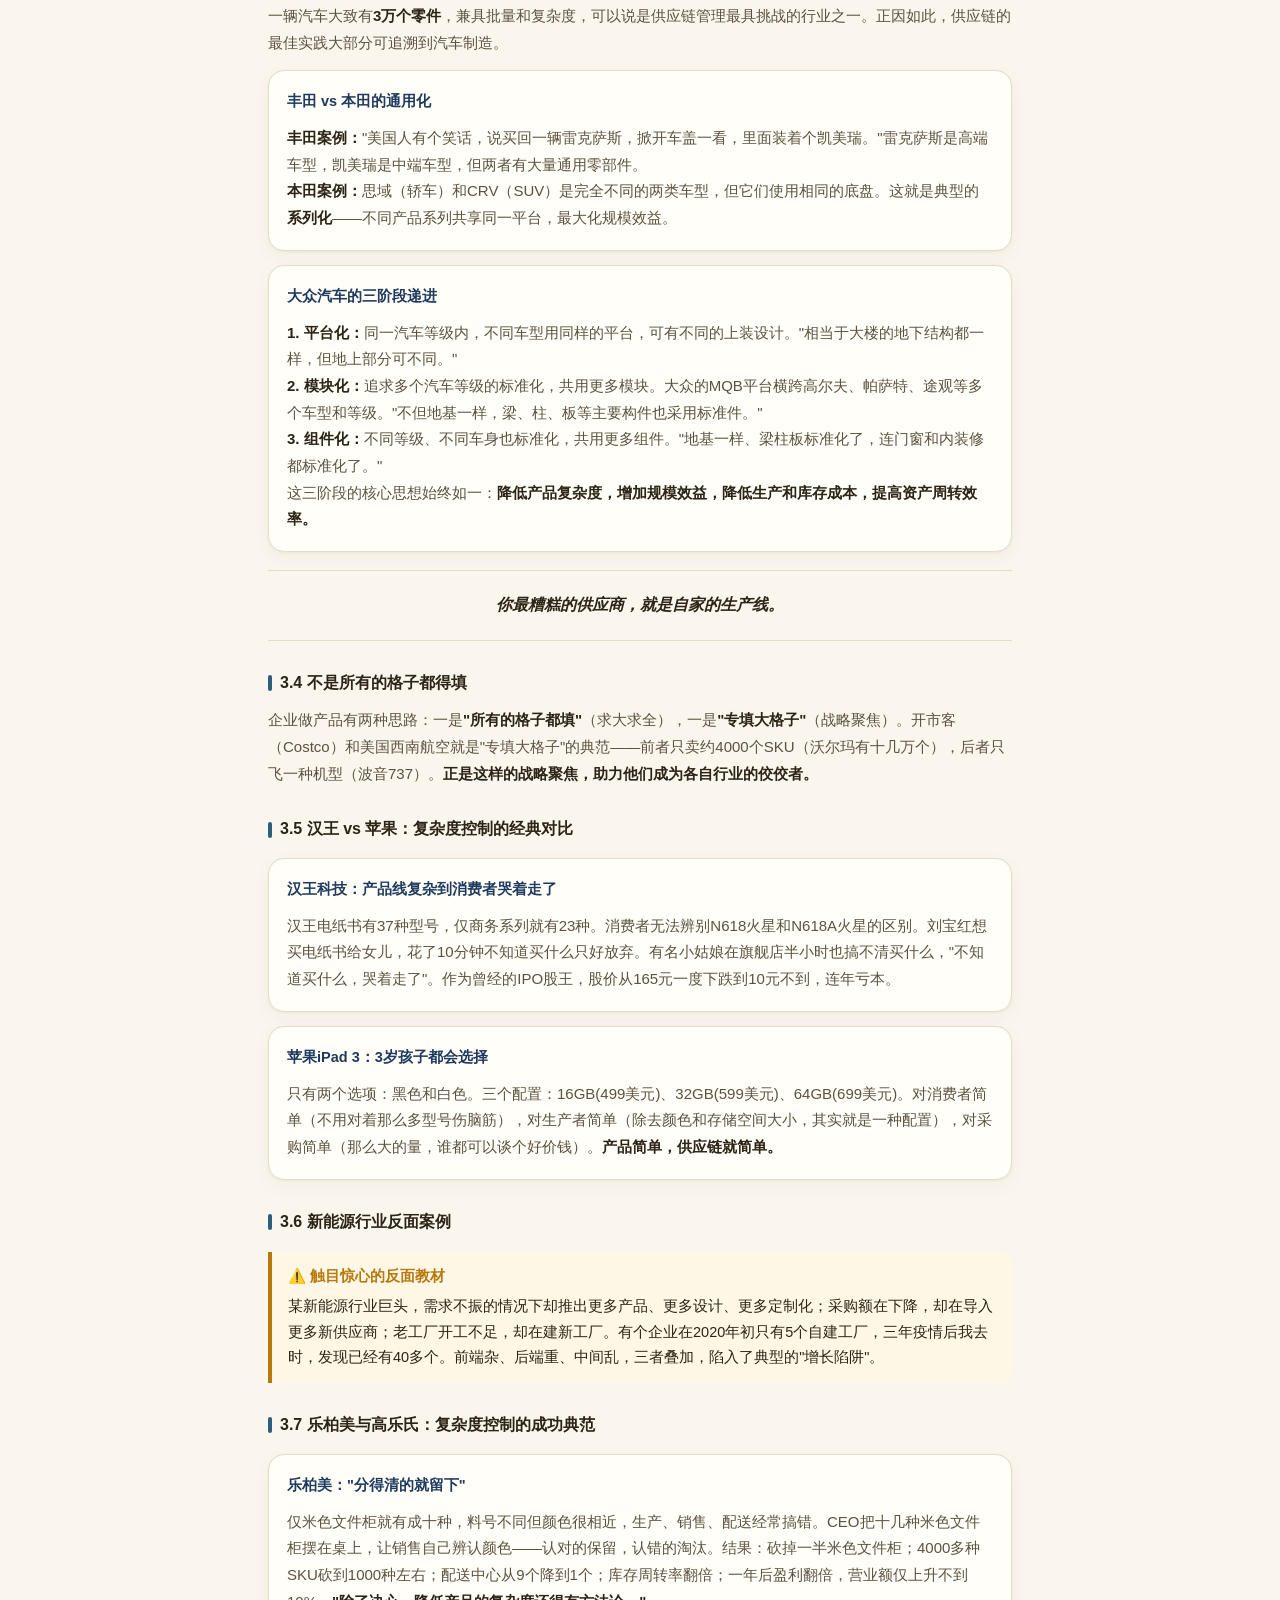
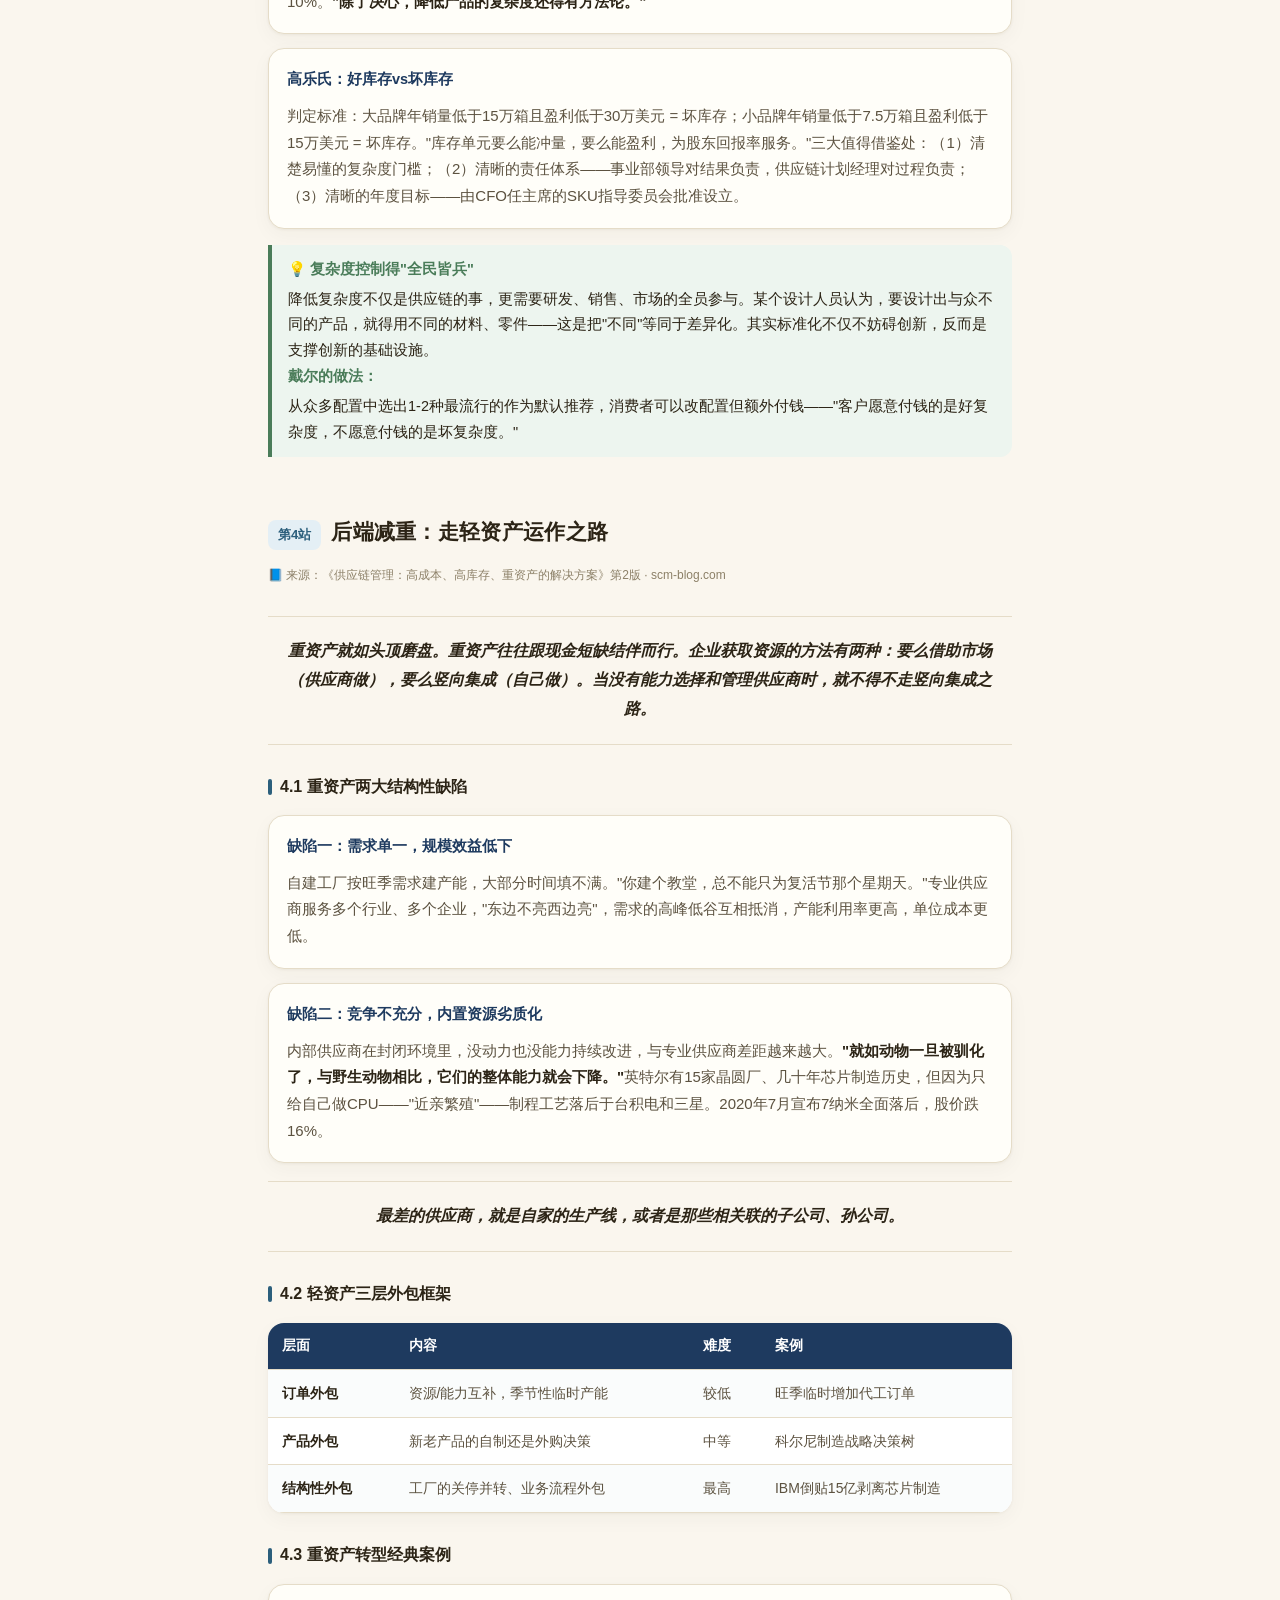
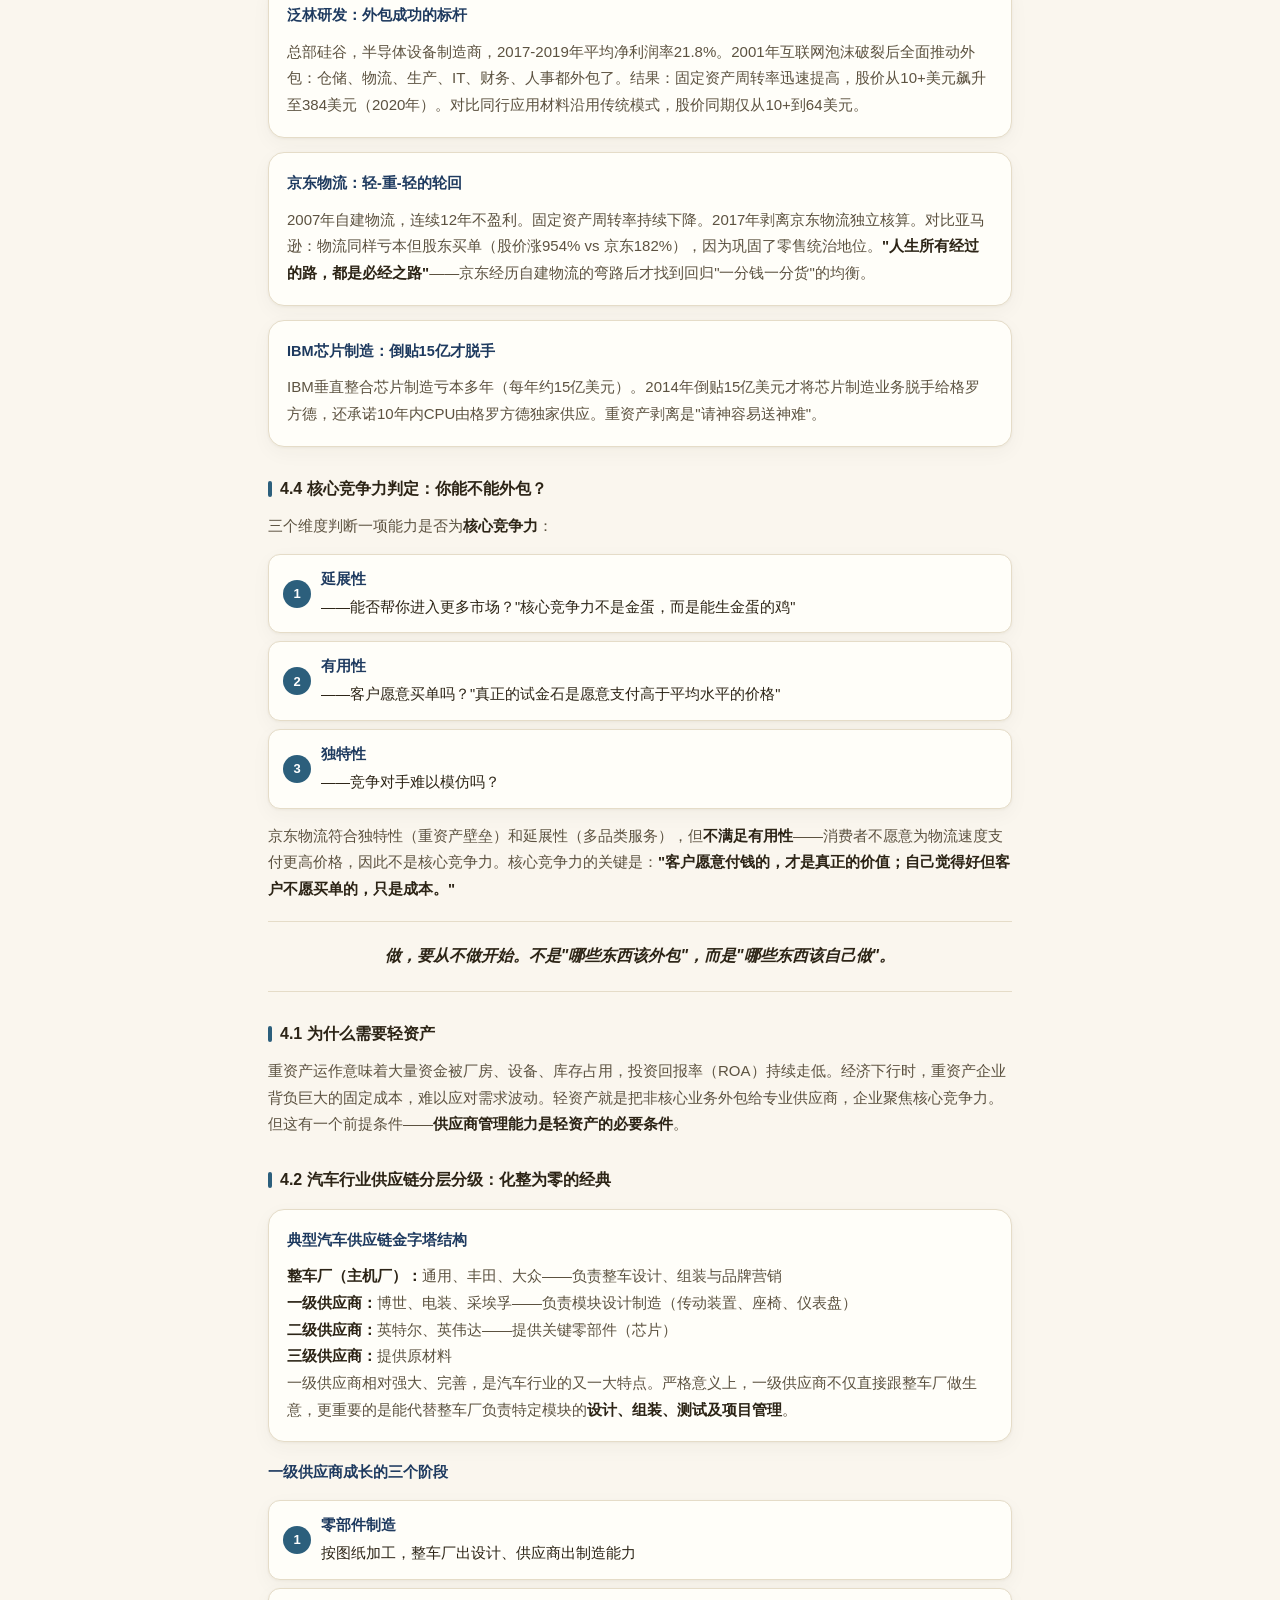
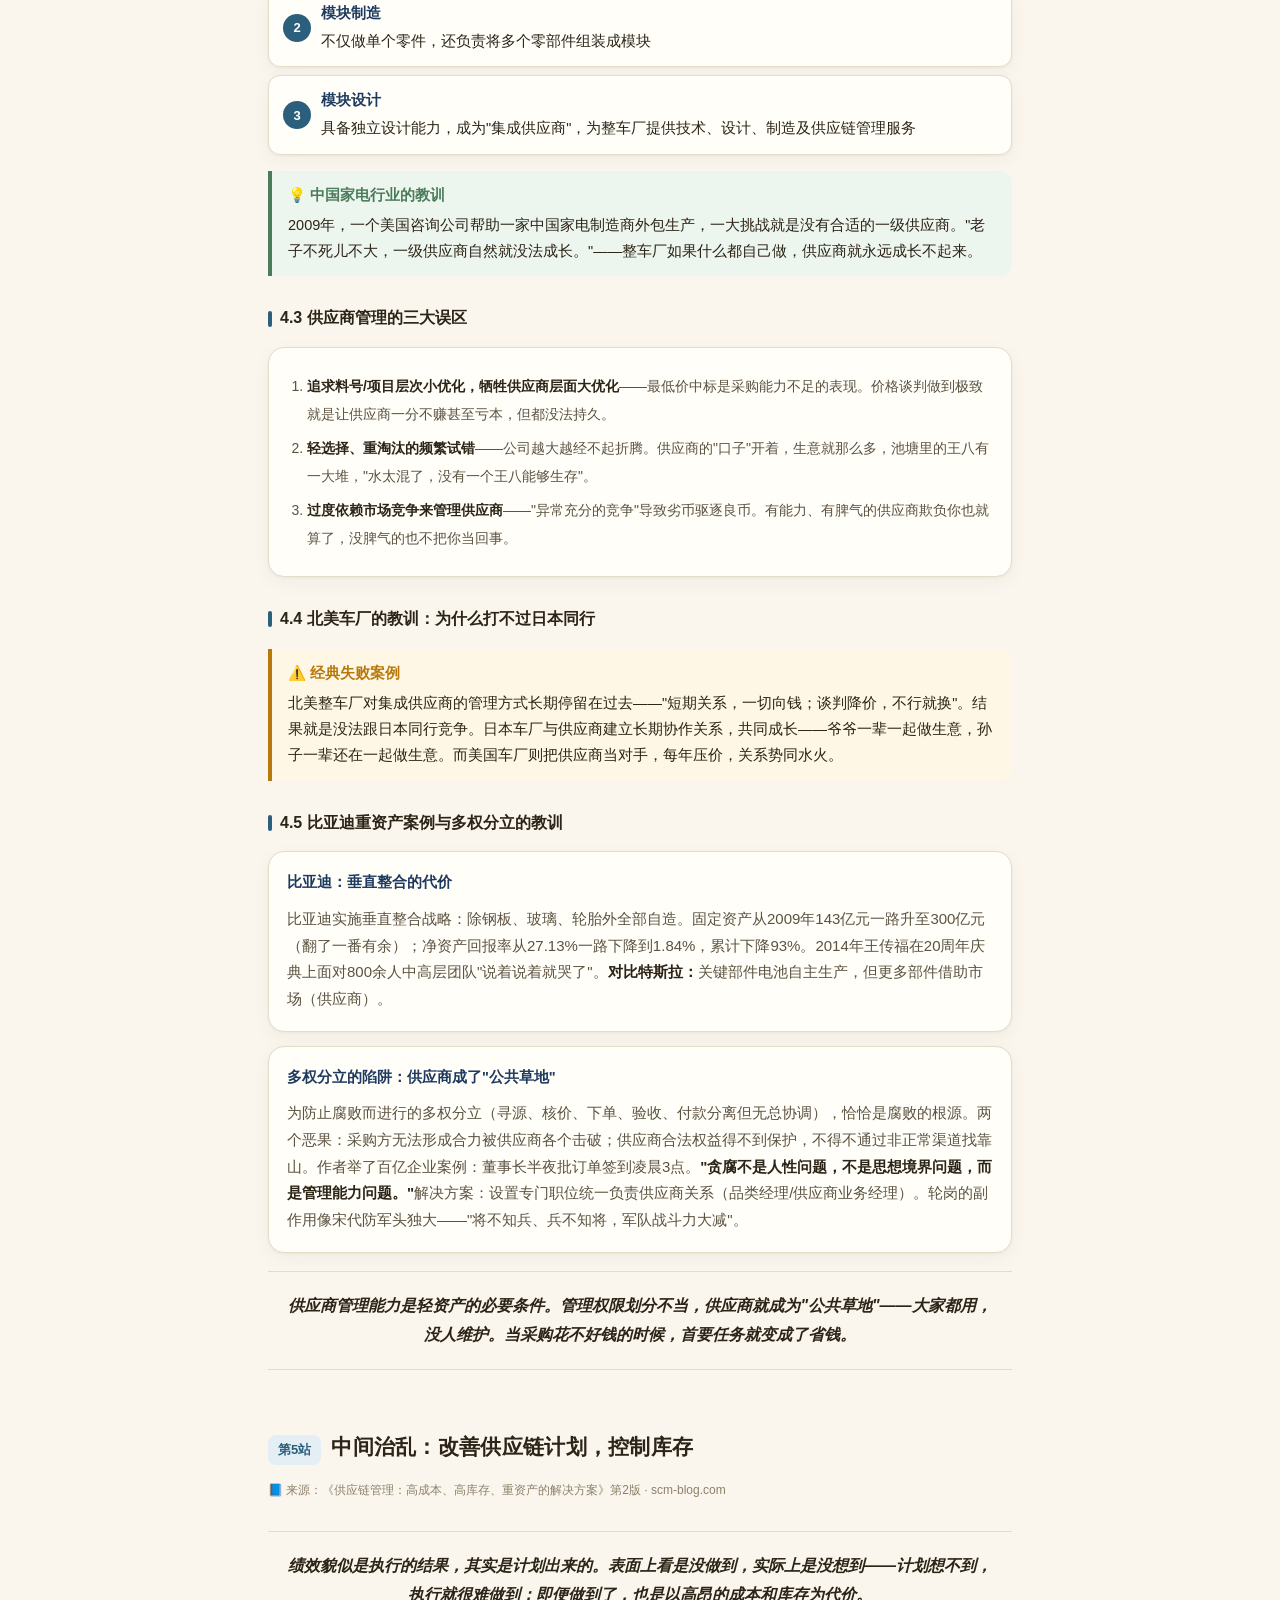
==== commit ea79bfca: "feat: 主页左上角新增「回读书会」按钮，跳转读书会页面" ====
--- a/index.html
+++ b/index.html
@@ -688,6 +688,42 @@
 <tr><td>空客平均净利润<strong>3-4%</strong>（充分竞争下的结果）</td><td>供应商协作文章</td></tr>
 </table></div>
 
+
+<h3>📕 按单书阅读</h3>
+<p>以下页面为每本著作的独立目录与内容概要，方便按原书结构深入学习：</p>
+<div class="concept-grid">
+  <a href="bk1.html" class="concept-card" style="text-decoration:none">
+    <div class="cc-icon">📗</div>
+    <h4>采购与供应链管理：一个实践者的角度</h4>
+    <p>第4版(2024) · 380页 · 供应链全局观+采购管理+供应商管理</p>
+  </a>
+  <a href="bk3.html" class="concept-card" style="text-decoration:none">
+    <div class="cc-icon">📙</div>
+    <h4>供应链的三道防线</h4>
+    <p>需求预测·库存计划·供应链执行 · 聚焦计划的"七分管理"</p>
+  </a>
+  <a href="bk2.html" class="concept-card" style="text-decoration:none">
+    <div class="cc-icon">📘</div>
+    <h4>高成本、高库存、重资产的解决方案</h4>
+    <p>第2版(2023) · 260页 · 前端防杂·后端减重·中间治乱</p>
+  </a>
+  <a href="bk4.html" class="concept-card" style="text-decoration:none">
+    <div class="cc-icon">📓</div>
+    <h4>重资产到轻资产的解决方案</h4>
+    <p>255页 · 外包战略·供应商管理·轻资产转型</p>
+  </a>
+  <a href="bk5.html" class="concept-card" style="text-decoration:none">
+    <div class="cc-icon">📊</div>
+    <h4>需求预测和库存计划：一个实践者的角度</h4>
+    <p>第2版(2025) · 339页 · 预测模型·安全库存·所有案例在Excel中完成</p>
+  </a>
+  <a href="bk6.html" class="concept-card" style="text-decoration:none">
+    <div class="cc-icon">👤</div>
+    <h4>供应链管理：实践者的专家之路</h4>
+    <p>职业发展三阶段·认证路径·职场建议</p>
+  </a>
+</div>
+
 <h3>📚 延伸学习资源</h3>
 <div class="card"><h4>官方渠道</h4><p>· <a href="https://scm-blog.com" target="_blank" style="color:var(--bk1)">供应链管理专栏 scm-blog.com</a> —— 数百篇原创文章，持续更新<br>· 微信公众号/小宇宙/B站/今日头条：供应链管理专栏<br>· 邮箱：bob.liu@scm-blog.com | 微信：13651271450</p></div>
 <div class="card"><h4>刘宝红著作（按推荐阅读顺序）</h4><ol style="padding-left:20px;font-size:14px;color:var(--ink-2);line-height:2"><li>《采购与供应链管理：一个实践者的角度》第4版（2024）— 入门首选</li><li>《供应链的三道防线》第2版（2022）— 深入计划与库存</li><li>《供应链管理：高成本、高库存、重资产的解决方案》第2版（2023）— 战略视角</li><li>《需求预测和库存计划：一个实践者的角度》第2版（2025）— 预测技术深化</li><li>《供应链管理：重资产到轻资产的解决方案》— 外包与轻资产</li><li>《供应链管理：实践者的专家之路》— 职业成长</li></ol></div>
@@ -771,5 +807,6 @@
 (function(){var o=document.getElementById('toc-overlay'),pn=document.getElementById('toc-panel'),pc=document.getElementById('toc-close'),pl=document.getElementById('toc-list');function close(){o.classList.remove('show');pn.classList.remove('show');}pc.addEventListener('click',close);o.addEventListener('click',close);document.getElementById('btn-toc').addEventListener('click',function(){o.classList.add('show');pn.classList.add('show');});function build(){var h='',ss=document.querySelectorAll('.wrap section');ss.forEach(function(sec){var id=sec.id;if(!id)return;var h2=sec.querySelector('h2'),title=h2?h2.textContent:'',cn=sec.querySelector('.ch-num'),cnT=cn?cn.textContent:'';h+='<div class=toc-chapter>'+cnT+' '+title+'</div>';var h3s=sec.querySelectorAll('h3');h3s.forEach(function(h3){h+='<a class=toc-item l2 data-sid='+id+' data-txt='+encodeURIComponent(h3.textContent)+'>'+h3.textContent+'</a>';});});pl.innerHTML=h;pl.querySelectorAll('.toc-item').forEach(function(it){it.addEventListener('click',function(){var sid=this.getAttribute('data-sid'),txt=decodeURIComponent(this.getAttribute('data-txt')),sec=document.getElementById(sid);if(sec){var h3s=sec.querySelectorAll('h3'),f=false;h3s.forEach(function(h3){if(h3.textContent===txt&&!f){h3.scrollIntoView({behavior:'smooth',block:'start'});f=true;}});if(!f)sec.scrollIntoView({behavior:'smooth',block:'start'});}close();});});}build();var hiT;window.addEventListener('scroll',function(){clearTimeout(hiT);hiT=setTimeout(function(){var ss=document.querySelectorAll('.wrap section'),its=pl.querySelectorAll('.toc-item'),cur=null;ss.forEach(function(s){var r=s.getBoundingClientRect();if(r.top<=150&&r.bottom>150)cur=s.id;});its.forEach(function(it){it.classList.toggle('active',it.getAttribute('data-sid')===cur);});},200);});})();
 (function(){var o=document.getElementById('search-overlay'),pn=document.getElementById('search-panel'),pc=document.getElementById('search-close'),inp=document.getElementById('search-input'),pr=document.getElementById('search-prev'),nx=document.getElementById('search-next'),cnt=document.getElementById('search-count'),clr=document.getElementById('search-clear'),res=document.getElementById('search-results');var hits=[],ci=-1,marks=[];function close(){o.classList.remove('show');pn.classList.remove('show');clearM();inp.value='';res.innerHTML='';hits=[];ci=-1;updN();}pc.addEventListener('click',close);o.addEventListener('click',close);document.getElementById('btn-search').addEventListener('click',function(){o.classList.add('show');pn.classList.add('show');setTimeout(function(){inp.focus();},300);});function clearM(){marks.forEach(function(m){var p=m.parentNode;if(p){p.replaceChild(document.createTextNode(m.textContent),m);p.normalize();}});marks=[];}function doSearch(q){clearM();hits=[];ci=-1;marks=[];if(!q||q.trim().length<2){res.innerHTML=q?'<p style=padding:20px;color:var(--ink-2);font-size:14px>请输入至少2个字符</p>':'';updN();return;}var ql=q.trim().toLowerCase(),body=document.querySelector('.wrap');if(!body){updN();return;}var w=document.createTreeWalker(body,NodeFilter.SHOW_TEXT,null,false),tns=[];while(w.nextNode()){var n=w.currentNode;if(n.parentElement&&!['SCRIPT','STYLE','NOSCRIPT','SVG'].includes(n.parentElement.tagName)&&!n.parentElement.closest('#search-panel')&&!n.parentElement.closest('.nav')){tns.push(n);}}tns.forEach(function(node){var t=node.textContent.toLowerCase(),i=t.indexOf(ql);if(i!==-1){var sec=node.parentElement.closest('section'),sid=sec?sec.id:'',stitle=sec&&sec.querySelector('h2')?sec.querySelector('h2').textContent:'',ctx=node.textContent.substring(Math.max(0,i-30),i+ql.length+30);hits.push({node:node,sid:sid,stitle:stitle,ctx:ctx,idx:i});}});hits.forEach(function(hit){var node=hit.node,t=node.textContent,ql2=ql.length,si=t.toLowerCase().indexOf(ql);if(si!==-1){var be=t.substring(0,si),ma=t.substring(si,si+ql2),af=t.substring(si+ql2),mk=document.createElement('mark');mk.className='search-hit';mk.textContent=ma;var p=node.parentNode;p.replaceChild(document.createTextNode(af),node);p.insertBefore(mk,p.childNodes[p.childNodes.length-1]);p.insertBefore(document.createTextNode(be),mk);marks.push(mk);hit.mark=mk;}});if(hits.length===0){res.innerHTML='<p style=padding:20px;color:var(--ink-2);font-size:14px>未找到匹配结果</p>';}else{var html='<div style=padding:8px>';hits.forEach(function(hit,i){html+='<div class="toc-item search-result-item" data-i='+i+' style=font-size:13px;padding:10px 20px;border-bottom:1px solid var(--line)>';html+='<div style=font-weight:600;color:var(--bk1);margin-bottom:4px>'+esc(hit.stitle||'正文')+'</div>';html+='<div style=color:var(--ink-2);font-size:12.5px;line-height:1.5>...'+esc(hit.ctx)+'...</div></div>';});html+='</div>';res.innerHTML=html;res.querySelectorAll('.search-result-item').forEach(function(item){item.addEventListener('click',function(){navTo(parseInt(this.getAttribute('data-i')));});});}updN();}function esc(s){var d=document.createElement('div');d.textContent=s;return d.innerHTML;}function navTo(idx){if(idx<0||idx>=hits.length)return;if(ci>=0&&ci<hits.length&&hits[ci].mark)hits[ci].mark.classList.remove('search-hit-current');ci=idx;var hit=hits[ci];if(hit.mark){hit.mark.classList.add('search-hit-current');hit.mark.scrollIntoView({behavior:'smooth',block:'center'});}updN();}function updN(){var t=hits.length,c=ci>=0?ci+1:0;cnt.textContent=t>0?c+'/'+t:'0/0';pr.disabled=t===0||ci<=0;nx.disabled=t===0||ci>=t-1;}var st;inp.addEventListener('input',function(){clearTimeout(st);st=setTimeout(function(){doSearch(inp.value);},300);});inp.addEventListener('keydown',function(e){if(e.key==='Enter'){e.preventDefault();if(hits.length>0)navTo(ci<0?0:ci);}});pr.addEventListener('click',function(){if(ci>0)navTo(ci-1);});nx.addEventListener('click',function(){if(ci<hits.length-1)navTo(ci+1);});clr.addEventListener('click',function(){inp.value='';doSearch('');inp.focus();});document.addEventListener('keydown',function(e){if((e.ctrlKey||e.metaKey)&&e.key==='k'){e.preventDefault();document.getElementById('btn-search').click();}});})();
 </script>
+<a id="back-club" href="https://dc04c72d8c7d4643a9319d44989116e3.app.workbuddy.link/读书会.html" style="position:fixed;top:12px;left:12px;z-index:999;display:inline-flex;align-items:center;gap:4px;background:rgba(255,253,248,.94);color:#8a6d3b;border:1px solid #e7dcc4;border-radius:999px;padding:6px 14px;font-size:13px;font-weight:600;text-decoration:none;box-shadow:0 2px 10px rgba(0,0,0,.14)">← 回读书会</a>
 </body>
 </html>
